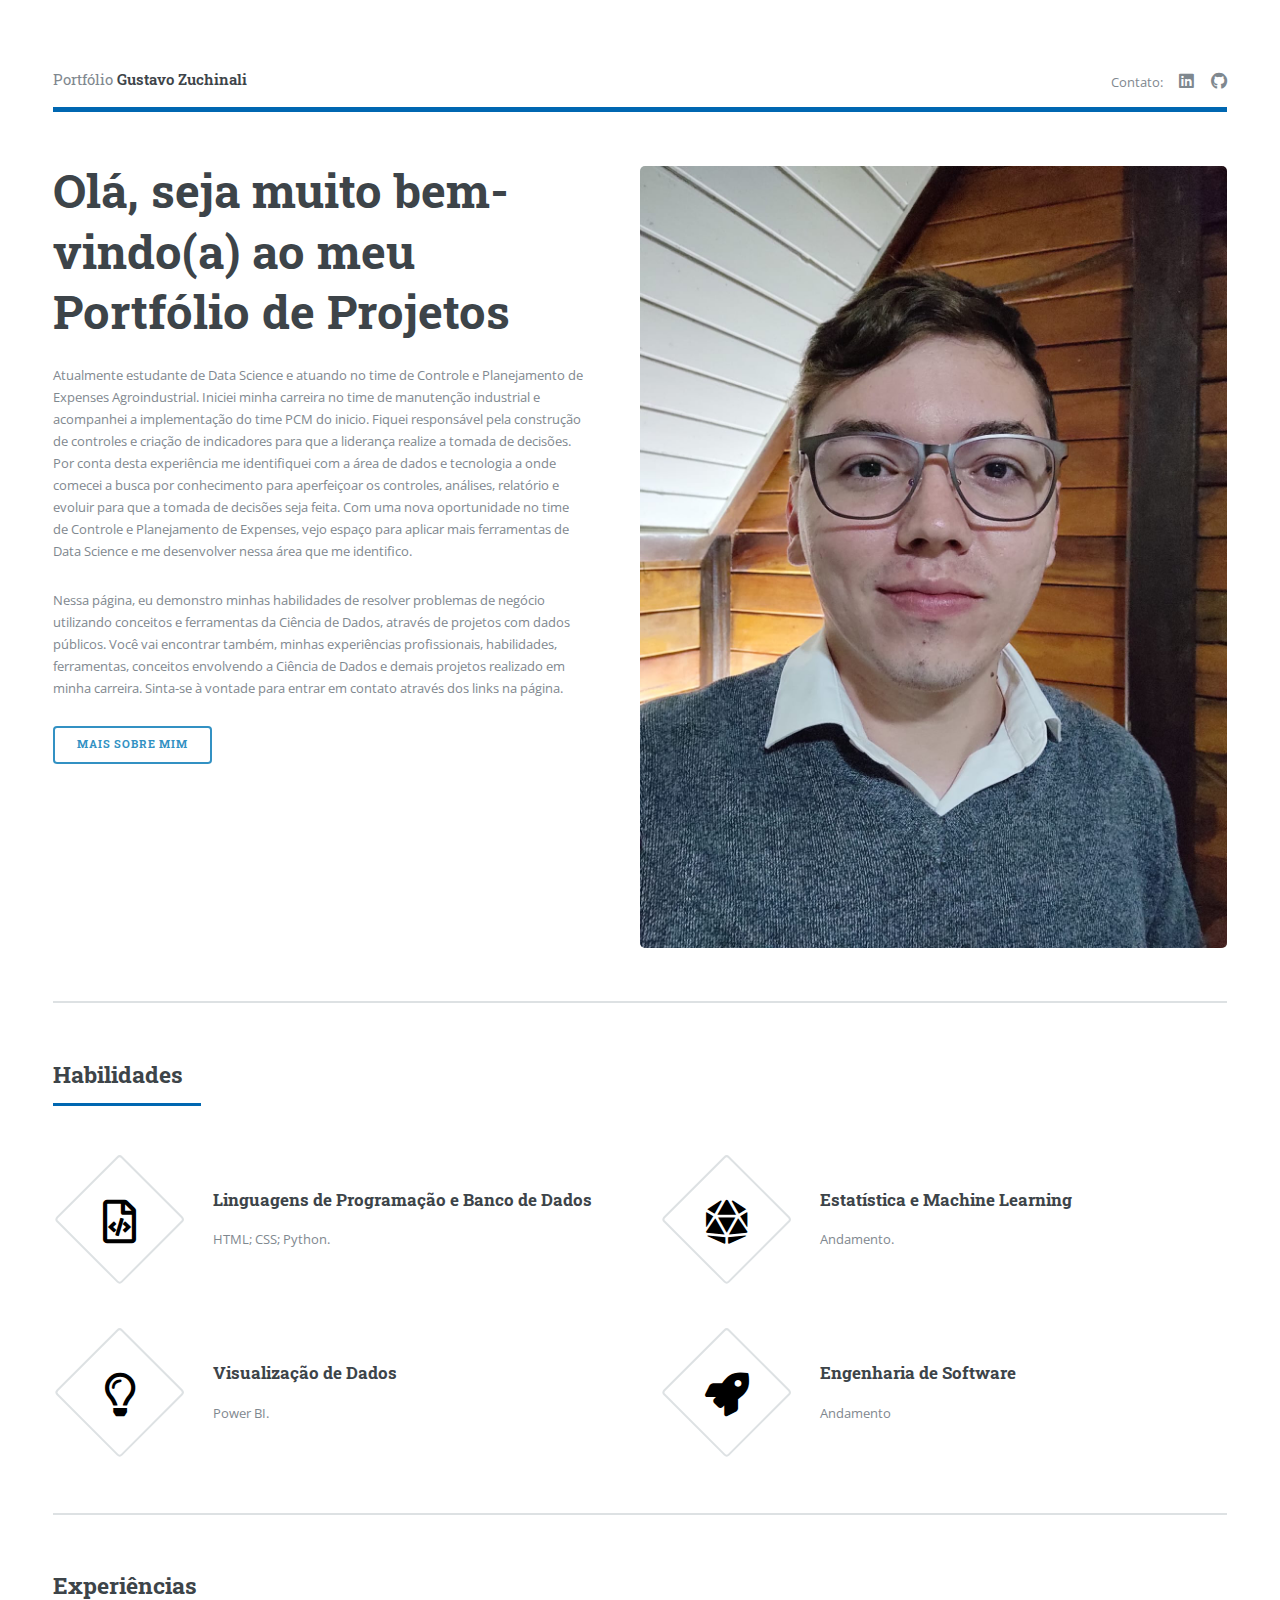
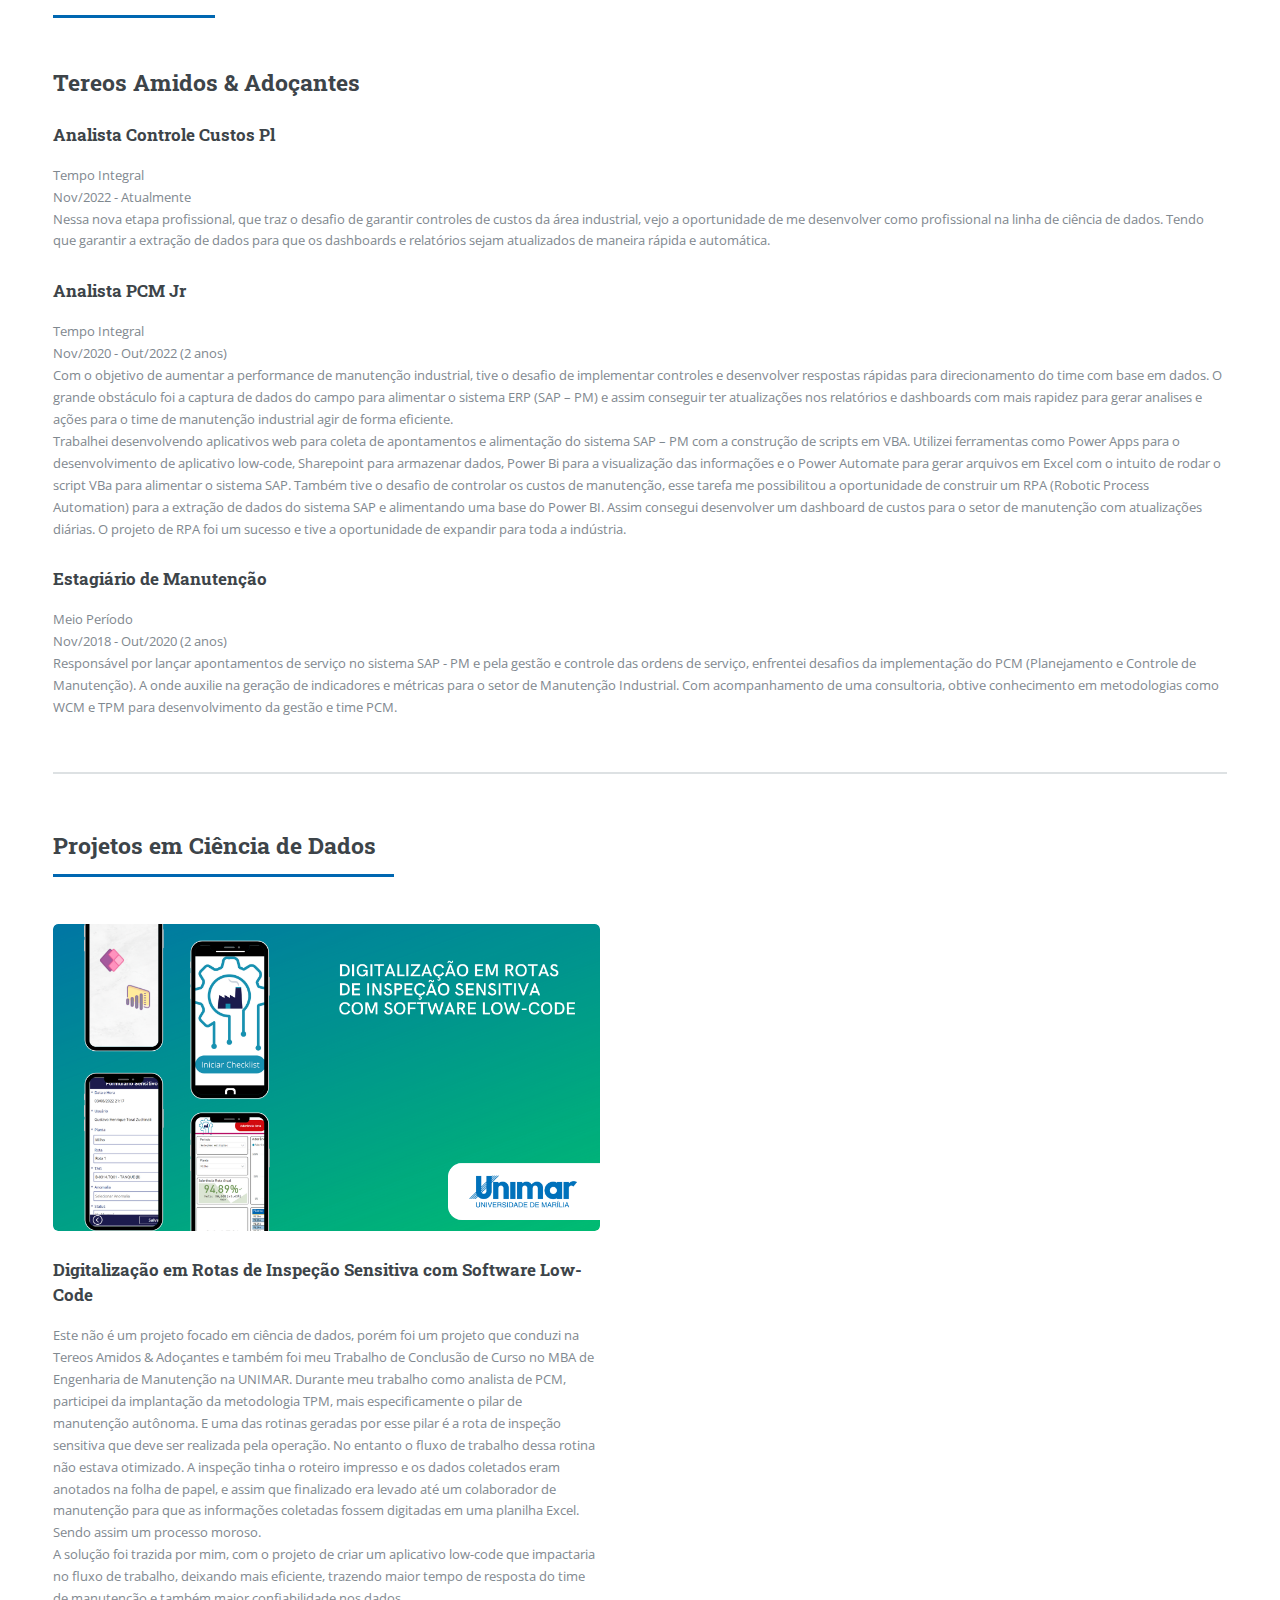
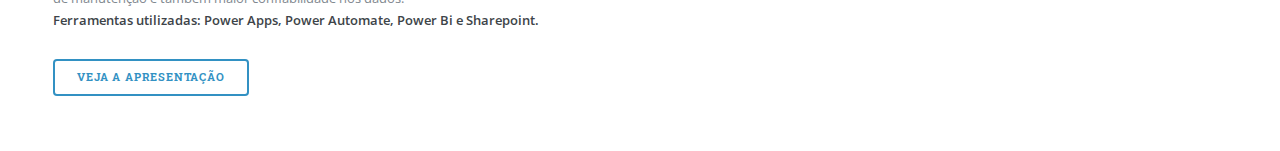
==== index.html @ aa1c5098 "Update index.html" ====
<!DOCTYPE html>
<html lang="pt-br">
  <head>
    <title>Portfólio: Zuchinali</title>
    <meta charset="utf-8" />
    <meta
      name="viewport"
      content="width=device-width, initial-scale=1, user-scalable=no"
    />
    <link rel="stylesheet" href="assets/css/main.css" />
	<link rel="shortcut icon" href="images/data-science.png" type="image/x-icon" />
    <link rel="icon" href="" />
  </head>
  <body class="is-preload">
    <!-- Wrapper -->
    <div id="wrapper">
      <!-- Main -->
      <div id="main">
        <div class="inner">
          <!-- Header -->
          <header id="header">
            <a href="#" class="logo"
              >Portfólio <strong>Gustavo Zuchinali</strong>
            </a>
            <ul class="icons">
              <li>
                <span class="label">Contato: </span>
              </li>
              <li>
                <a
                  href="https://www.linkedin.com/in/gustavo-zuchinali-b1960716a/"
                  target="_blank"
                  class="icon brands fa-linkedin"
                  ><span class="label">LinkedIn</span></a
                >
              </li>
              <li>
                <a
                  href="https://github.com/Zuchinali"
                  target="_blank"
                  class="icon brands fa-github"
                  ><span class="label">Facebook</span></a
                >
              </li>
              <!--
              <li>
                <a href="https://cursos.alura.com.br/user/gustavo-zuchinali" class="#"
                  ><i class="fa-solid fa-square-a"></i><span class="label"></span></a
                >
              </li>
              <li>
                <a href="#" class="icon brands fa-instagram"
                  ><span class="label">Instagram</span></a
                >
              </li>
              <li>
                <a href="#" class="icon brands fa-medium-m"
                  ><span class="label">Medium</span></a
                >
              </li>
			-->
            </ul>
          </header>

          <!-- Banner -->
          <section id="banner">
            <div class="content">
              <header>
                <h1>
                  Olá, seja muito bem-vindo(a) ao meu<br />
                  Portfólio de Projetos
                </h1>
              </header>
			        <p>
          Atualmente estudante de Data Science e atuando no time de Controle e Planejamento de Expenses Agroindustrial.
          Iniciei minha carreira no time de manutenção industrial e acompanhei a implementação do time PCM do inicio.
          Fiquei responsável pela construção de controles e criação de indicadores para que a liderança realize a tomada de decisões.
          Por conta desta experiência me identifiquei com a área de dados e tecnologia a onde comecei a busca por conhecimento para aperfeiçoar os controles, análises, relatório e evoluir para que a tomada de decisões seja feita.
          Com uma nova oportunidade no time de Controle e Planejamento de Expenses, vejo espaço para aplicar mais ferramentas de Data Science e me desenvolver nessa área que me identifico.
              </p>
			  <p>
				Nessa página, eu demonstro minhas habilidades de resolver
				problemas de negócio utilizando conceitos e ferramentas da
				Ciência de Dados, através de projetos com dados públicos. Você
				vai encontrar também, minhas experiências profissionais,
				habilidades, ferramentas, conceitos envolvendo a Ciência de
				Dados e demais projetos realizado em minha carreira. Sinta-se à vontade para entrar em contato através dos
				links na página.
			</p>
              <ul class="actions">
                <li>
                  <a
                    href="https://www.linkedin.com/in/gustavo-zuchinali-b1960716a/"
                    target="_blank"
                    class="button big"
                    >Mais Sobre Mim</a
                  >
                </li>
              </ul>
            </div>
            <span class="image object">
              <img src="images/gustavoz.jpeg" alt="" />
            </span>
          </section>

          <!-- Section
          https://www.w3schools.com/icons/fontawesome5_icons_science_fiction.asp
         -->
          <section>
            <header class="major">
              <h2>Habilidades</h2>
            </header>
            <div class="features">
              <article>
                <span class="icon far fa-file-code"></span>
                <div class="content">
                  <h3>Linguagens de Programação e Banco de Dados</h3>
                  <p>HTML; CSS; Python.</p>
                </div>
              </article>
              <article>
                <span class="icon solid fas fa-dice-d20"></span>
                <div class="content">
                  <h3>Estatística e Machine Learning</h3>
                  <p>Andamento.</p>
                </div>
              </article>
              <article>
                <span class="icon far fa-lightbulb"></span>
                <div class="content">
                  <h3>Visualização de Dados</h3>
                  <p>Power BI.</p>
                </div>
              </article>
              <article>
                <span class="icon solid fas fa-rocket"></span>
                <div class="content">
                  <h3>Engenharia de Software</h3>
                  <p>Andamento</p>
                </div>
              </article>
            </div>
          </section>

          <!-- Section -->
          <section>
            <header class="major">
              <h2>Experiências</h2>
            </header>
				<h2>Tereos Amidos & Adoçantes</h2>
        <h3>Analista Controle Custos Pl</h3>
        <p>
        Tempo Integral<br/>
        Nov/2022 - Atualmente<br/>
        Nessa nova etapa profissional, que traz o desafio de garantir controles de custos da área industrial, vejo a oportunidade de me desenvolver como profissional na linha de ciência de dados. Tendo que garantir a extração de dados para que os dashboards e relatórios sejam atualizados de maneira rápida e automática.
      </p>
				<h3>Analista PCM Jr</h3>
				  <p>
					Tempo Integral<br/>
					Nov/2020 - Out/2022 (2 anos)<br/>
					Com o objetivo de aumentar a performance de manutenção industrial, tive o desafio de implementar controles e desenvolver respostas rápidas para direcionamento do time com base em dados. O grande obstáculo foi a captura de dados do campo para alimentar o sistema ERP (SAP – PM) e assim conseguir ter atualizações nos relatórios e dashboards com mais rapidez para gerar analises e ações para o time de manutenção industrial agir de forma eficiente. <br/>
          Trabalhei desenvolvendo aplicativos web para coleta de apontamentos e alimentação do sistema SAP – PM com a construção de scripts em VBA. Utilizei ferramentas como Power Apps para o desenvolvimento de aplicativo low-code, Sharepoint para armazenar dados, Power Bi para a visualização das informações e o Power Automate para gerar arquivos em Excel com o intuito de rodar o script VBa para alimentar o sistema SAP.
          Também tive o desafio de controlar os custos de manutenção, esse tarefa me possibilitou a oportunidade de construir um RPA (Robotic Process Automation) para a extração de dados do sistema SAP e alimentando uma base do Power BI. Assim consegui desenvolver um dashboard de custos para o setor de manutenção com atualizações diárias. O projeto de RPA foi um sucesso e tive a oportunidade de expandir para toda a indústria.
				</p>
				<h3>Estagiário de Manutenção</h3>
				<p>
				  Meio Período<br/>
				  Nov/2018 - Out/2020 (2 anos)<br/>
          Responsável por lançar apontamentos de serviço no sistema SAP - PM e pela gestão e controle das
           ordens de serviço, enfrentei desafios da implementação do PCM (Planejamento e Controle de Manutenção). A onde auxilie na geração de indicadores e métricas para o setor
            de Manutenção Industrial. Com acompanhamento de uma consultoria, obtive conhecimento em metodologias como WCM e TPM para desenvolvimento da gestão e time PCM.
			  </p>
          </section>

          <!-- Section -->
          <section>
            <header class="major">
              <h2>Projetos em Ciência de Dados</h2>
            </header>
            <div class="posts">
              
              <article>
                <a class="image" href="https://1drv.ms/b/s!AmICU0xhqDbpxnK6PvhiQwQsPlk4?e=bDQhMi" target="_blank"
                  ><img src="images/tcc_unimar.png" alt=""
                /></a>
                <h3>Digitalização em Rotas de Inspeção Sensitiva com Software Low-Code</h3>
                <p>
                  Este não é um projeto focado em ciência de dados, porém foi um projeto que conduzi na Tereos Amidos & Adoçantes e também foi meu Trabalho de Conclusão de Curso no MBA de Engenharia de Manutenção na UNIMAR.
                  Durante meu trabalho como analista de PCM, participei da implantação da metodologia TPM, mais especificamente o pilar de manutenção autônoma. E uma das rotinas geradas por esse pilar é a rota de inspeção sensitiva que deve ser realizada pela operação. No entanto o fluxo de trabalho dessa rotina não estava otimizado. A inspeção tinha o roteiro impresso e os dados coletados eram anotados na folha de papel, e assim que finalizado era levado até um colaborador de manutenção para que as informações coletadas fossem digitadas em uma planilha Excel. Sendo assim um processo moroso. <br/>
                  A solução foi trazida por mim, com o projeto de criar um aplicativo low-code que impactaria no fluxo de trabalho, deixando mais eficiente, trazendo maior tempo de resposta do time de manutenção e também maior confiabilidade nos dados.
                  <br/> <strong>Ferramentas utilizadas: Power Apps, Power Automate, Power Bi e Sharepoint.</strong>
                  
                </p>
                <ul class="actions">
                  <li><a href="https://1drv.ms/b/s!AmICU0xhqDbpxnK6PvhiQwQsPlk4?e=bDQhMi" target="_blank" class="button">Veja a Apresentação</a></li>
                </ul>
              </article>
			
              <!--
              <article>
                <a href="#" class="image"
                  ><img src="images/pic02.jpg" alt=""
                /></a>
                <h3>Nulla amet dolore</h3>
                <p>
                  Aenean ornare velit lacus, ac varius enim lorem ullamcorper
                  dolore. Proin aliquam facilisis ante interdum. Sed nulla amet
                  lorem feugiat tempus aliquam.
                </p>
                <ul class="actions">
                  <li><a href="#" class="button">More</a></li>
                </ul>
              </article>
			-->
              <!--
              <article>
                <a href="#" class="image"
                  ><img src="images/pic03.jpg" alt=""
                /></a>
                <h3>Tempus ullamcorper</h3>
                <p>
                  Aenean ornare velit lacus, ac varius enim lorem ullamcorper
                  dolore. Proin aliquam facilisis ante interdum. Sed nulla amet
                  lorem feugiat tempus aliquam.
                </p>
                <ul class="actions">
                  <li><a href="#" class="button">More</a></li>
                </ul>
              </article>
			-->
              <!--
              <article>
                <a href="#" class="image"
                  ><img src="images/pic04.jpg" alt=""
                /></a>
                <h3>Sed etiam facilis</h3>
                <p>
                  Aenean ornare velit lacus, ac varius enim lorem ullamcorper
                  dolore. Proin aliquam facilisis ante interdum. Sed nulla amet
                  lorem feugiat tempus aliquam.
                </p>
                <ul class="actions">
                  <li><a href="#" class="button">More</a></li>
                </ul>
              </article>
			-->
              <!--
              <article>
                <a href="#" class="image"
                  ><img src="images/pic05.jpg" alt=""
                /></a>
                <h3>Feugiat lorem aenean</h3>
                <p>
                  Aenean ornare velit lacus, ac varius enim lorem ullamcorper
                  dolore. Proin aliquam facilisis ante interdum. Sed nulla amet
                  lorem feugiat tempus aliquam.
                </p>
                <ul class="actions">
                  <li><a href="#" class="button">More</a></li>
                </ul>
              </article>
			-->
              <!--
			  <article>
                <a href="#" class="image"
                  ><img src="images/pic06.jpg" alt=""
                /></a>
                <h3>Amet varius aliquam</h3>
                <p>
                  Aenean ornare velit lacus, ac varius enim lorem ullamcorper
                  dolore. Proin aliquam facilisis ante interdum. Sed nulla amet
                  lorem feugiat tempus aliquam.
                </p>
                <ul class="actions">
                  <li><a href="#" class="button">More</a></li>
                </ul>
              </article>
			-->
            </div>
          </section>
        </div>
      </div>

      <!-- Sidebar -->
	  <!--
      <div id="sidebar">
        <div class="inner">
		-->
          <!-- Search
          <section id="search" class="alt">
            <form method="post" action="#">
              <input type="text" name="query" id="query" placeholder="Search" />
            </form>
          </section>
		-->
          <!-- Menu -->
          <!--
          <nav id="menu">
            <header class="major">
              <h2>Menu</h2>
            </header>
            <ul>
              <li><a href="index.html">Homepage</a></li>
              <li><a href="generic.html">Generic</a></li>
              <li><a href="elements.html">Elements</a></li>
              <li>
                <span class="opener">Submenu</span>
                <ul>
                  <li><a href="#">Lorem Dolor</a></li>
                  <li><a href="#">Ipsum Adipiscing</a></li>
                  <li><a href="#">Tempus Magna</a></li>
                  <li><a href="#">Feugiat Veroeros</a></li>
                </ul>
              </li>
              <li><a href="#">Etiam Dolore</a></li>
              <li><a href="#">Adipiscing</a></li>
              <li>
                <span class="opener">Another Submenu</span>
                <ul>
                  <li><a href="#">Lorem Dolor</a></li>
                  <li><a href="#">Ipsum Adipiscing</a></li>
                  <li><a href="#">Tempus Magna</a></li>
                  <li><a href="#">Feugiat Veroeros</a></li>
                </ul>
              </li>
              <li><a href="#">Maximus Erat</a></li>
              <li><a href="#">Sapien Mauris</a></li>
              <li><a href="#">Amet Lacinia</a></li>
            </ul>
          </nav>
		-->

          <!-- Section -->
          <!--
          <section>
            <header class="major">
              <h2>Ante interdum</h2>
            </header>
            <div class="mini-posts">
              <article>
                <a href="#" class="image"
                  ><img src="images/pic07.jpg" alt=""
                /></a>
                <p>
                  Aenean ornare velit lacus, ac varius enim lorem ullamcorper
                  dolore aliquam.
                </p>
              </article>
              <article>
                <a href="#" class="image"
                  ><img src="images/pic08.jpg" alt=""
                /></a>
                <p>
                  Aenean ornare velit lacus, ac varius enim lorem ullamcorper
                  dolore aliquam.
                </p>
              </article>
              <article>
                <a href="#" class="image"
                  ><img src="images/pic09.jpg" alt=""
                /></a>
                <p>
                  Aenean ornare velit lacus, ac varius enim lorem ullamcorper
                  dolore aliquam.
                </p>
              </article>
            </div>
            <ul class="actions">
              <li><a href="#" class="button">More</a></li>
            </ul>
          </section>
		-->
          <!-- Section -->
          <!--
          <section>
            <header class="major">
              <h2>Entre em Contato</h2>
            </header>
            <p></p>
            <ul class="contact">
              <li class="icon solid fa-envelope">
                <a href="#">gzuchinali@hotmail.com</a>
              </li>
              <li class="icon solid fa-phone">(000) 000-0000</li>
              <li class="icon solid fa-home">
                1234 Somewhere Road #8254<br />
                Nashville, TN 00000-0000
              </li>
            </ul>
          </section>
		-->
          <!-- Footer -->
          <!--
          <footer id="footer">
            <p class="copyright">
              &copy; Untitled. All rights reserved. Demo Images:
              <a href="https://unsplash.com">Unsplash</a>. Design:
              <a href="https://html5up.net">HTML5 UP</a>.
            </p>
          </footer>
		-->
        </div>
      </div>
    </div>

    <!-- Scripts -->
    <script src="assets/js/jquery.min.js"></script>
    <script src="assets/js/browser.min.js"></script>
    <script src="assets/js/breakpoints.min.js"></script>
    <script src="assets/js/util.js"></script>
    <script src="assets/js/main.js"></script>
  </body>
</html>
<!--
	Editorial by HTML5 UP
	html5up.net | @ajlkn
	Free for personal and commercial use under the CCA 3.0 license (html5up.net/license)
-->
---- assets/css/main.css ----
@import url(fontawesome-all.min.css);
@import url("https://fonts.googleapis.com/css?family=Open+Sans:400,600,400italic,600italic|Roboto+Slab:400,700");
/*
	Editorial by HTML5 UP
	html5up.net | @ajlkn
	Free for personal and commercial use under the CCA 3.0 license (html5up.net/license)
*/
html,
body,
div,
span,
applet,
object,
iframe,
h1,
h2,
h3,
h4,
h5,
h6,
p,
blockquote,
pre,
a,
abbr,
acronym,
address,
big,
cite,
code,
del,
dfn,
em,
img,
ins,
kbd,
q,
s,
samp,
small,
strike,
strong,
sub,
sup,
tt,
var,
b,
u,
i,
center,
dl,
dt,
dd,
ol,
ul,
li,
fieldset,
form,
label,
legend,
table,
caption,
tbody,
tfoot,
thead,
tr,
th,
td,
article,
aside,
canvas,
details,
embed,
figure,
figcaption,
footer,
header,
hgroup,
menu,
nav,
output,
ruby,
section,
summary,
time,
mark,
audio,
video {
  margin: 0;
  padding: 0;
  border: 0;
  font-size: 100%;
  font: inherit;
  vertical-align: baseline;
}

article,
aside,
details,
figcaption,
figure,
footer,
header,
hgroup,
menu,
nav,
section {
  display: block;
}

body {
  line-height: 1;
}

ol,
ul {
  list-style: none;
}

blockquote,
q {
  quotes: none;
}
blockquote:before,
blockquote:after,
q:before,
q:after {
  content: "";
  content: none;
}

table {
  border-collapse: collapse;
  border-spacing: 0;
}

body {
  -webkit-text-size-adjust: none;
}

mark {
  background-color: transparent;
  color: inherit;
}

input::-moz-focus-inner {
  border: 0;
  padding: 0;
}

input,
select,
textarea {
  -moz-appearance: none;
  -webkit-appearance: none;
  -ms-appearance: none;
  appearance: none;
}

/* Basic */
@-ms-viewport {
  width: device-width;
}

body {
  -ms-overflow-style: scrollbar;
}

@media screen and (max-width: 480px) {
  html,
  body {
    min-width: 320px;
  }
}

html {
  box-sizing: border-box;
}

*,
*:before,
*:after {
  box-sizing: inherit;
}

body {
  background: #ffffff;
}
body.is-preload *,
body.is-preload *:before,
body.is-preload *:after,
body.is-resizing *,
body.is-resizing *:before,
body.is-resizing *:after {
  -moz-animation: none !important;
  -webkit-animation: none !important;
  -ms-animation: none !important;
  animation: none !important;
  -moz-transition: none !important;
  -webkit-transition: none !important;
  -ms-transition: none !important;
  transition: none !important;
}

/* Type */
body,
input,
select,
textarea {
  color: #7f888f;
  font-family: "Open Sans", sans-serif;
  font-size: 13pt;
  font-weight: 400;
  line-height: 1.65;
}
@media screen and (max-width: 1680px) {
  body,
  input,
  select,
  textarea {
    font-size: 11pt;
  }
}
@media screen and (max-width: 1280px) {
  body,
  input,
  select,
  textarea {
    font-size: 10pt;
  }
}
@media screen and (max-width: 360px) {
  body,
  input,
  select,
  textarea {
    font-size: 9pt;
  }
}

a {
  -moz-transition: color 0.2s ease-in-out, border-bottom-color 0.2s ease-in-out;
  -webkit-transition: color 0.2s ease-in-out,
    border-bottom-color 0.2s ease-in-out;
  -ms-transition: color 0.2s ease-in-out, border-bottom-color 0.2s ease-in-out;
  transition: color 0.2s ease-in-out, border-bottom-color 0.2s ease-in-out;
  border-bottom: dotted 1px;
  color: #0067b1;
  text-decoration: none;
}
a:hover {
  border-bottom-color: #0067b1;
  color: #0067b1 !important;
}
a:hover strong {
  color: inherit;
}

strong,
b {
  color: #3d4449;
  font-weight: 600;
}

em,
i {
  font-style: italic;
}

p {
  margin: 0 0 2em 0;
}

h1,
h2,
h3,
h4,
h5,
h6 {
  color: #3d4449;
  font-family: "Roboto Slab", serif;
  font-weight: 700;
  line-height: 1.5;
  margin: 0 0 1em 0;
}
h1 a,
h2 a,
h3 a,
h4 a,
h5 a,
h6 a {
  color: inherit;
  text-decoration: none;
  border-bottom: 0;
}

h1 {
  font-size: 4em;
  margin: 0 0 0.5em 0;
  line-height: 1.3;
}

h2 {
  font-size: 1.75em;
}

h3 {
  font-size: 1.25em;
}

h4 {
  font-size: 1.1em;
}

h5 {
  font-size: 0.9em;
}

h6 {
  font-size: 0.7em;
}

@media screen and (max-width: 1680px) {
  h1 {
    font-size: 3.5em;
  }
}

@media screen and (max-width: 980px) {
  h1 {
    font-size: 3.25em;
  }
}

@media screen and (max-width: 736px) {
  h1 {
    font-size: 2em;
    line-height: 1.4;
  }
  h2 {
    font-size: 1.5em;
  }
}

sub {
  font-size: 0.8em;
  position: relative;
  top: 0.5em;
}

sup {
  font-size: 0.8em;
  position: relative;
  top: -0.5em;
}

blockquote {
  border-left: solid 3px rgba(210, 215, 217, 0.75);
  font-style: italic;
  margin: 0 0 2em 0;
  padding: 0.5em 0 0.5em 2em;
}

code {
  background: rgba(230, 235, 237, 0.25);
  border-radius: 0.375em;
  border: solid 1px rgba(210, 215, 217, 0.75);
  font-family: "Courier New", monospace;
  font-size: 0.9em;
  margin: 0 0.25em;
  padding: 0.25em 0.65em;
}

pre {
  -webkit-overflow-scrolling: touch;
  font-family: "Courier New", monospace;
  font-size: 0.9em;
  margin: 0 0 2em 0;
}
pre code {
  display: block;
  line-height: 1.75;
  padding: 1em 1.5em;
  overflow-x: auto;
}

hr {
  border: 0;
  border-bottom: solid 1px rgba(210, 215, 217, 0.75);
  margin: 2em 0;
}
hr.major {
  margin: 3em 0;
}

.align-left {
  text-align: left;
}

.align-center {
  text-align: center;
}

.align-right {
  text-align: right;
}

/* Row */
.row {
  display: flex;
  flex-wrap: wrap;
  box-sizing: border-box;
  align-items: stretch;
}
.row > * {
  box-sizing: border-box;
}
.row.gtr-uniform > * > :last-child {
  margin-bottom: 0;
}
.row.aln-left {
  justify-content: flex-start;
}
.row.aln-center {
  justify-content: center;
}
.row.aln-right {
  justify-content: flex-end;
}
.row.aln-top {
  align-items: flex-start;
}
.row.aln-middle {
  align-items: center;
}
.row.aln-bottom {
  align-items: flex-end;
}
.row > .imp {
  order: -1;
}
.row > .col-1 {
  width: 8.33333%;
}
.row > .off-1 {
  margin-left: 8.33333%;
}
.row > .col-2 {
  width: 16.66667%;
}
.row > .off-2 {
  margin-left: 16.66667%;
}
.row > .col-3 {
  width: 25%;
}
.row > .off-3 {
  margin-left: 25%;
}
.row > .col-4 {
  width: 33.33333%;
}
.row > .off-4 {
  margin-left: 33.33333%;
}
.row > .col-5 {
  width: 41.66667%;
}
.row > .off-5 {
  margin-left: 41.66667%;
}
.row > .col-6 {
  width: 50%;
}
.row > .off-6 {
  margin-left: 50%;
}
.row > .col-7 {
  width: 58.33333%;
}
.row > .off-7 {
  margin-left: 58.33333%;
}
.row > .col-8 {
  width: 66.66667%;
}
.row > .off-8 {
  margin-left: 66.66667%;
}
.row > .col-9 {
  width: 75%;
}
.row > .off-9 {
  margin-left: 75%;
}
.row > .col-10 {
  width: 83.33333%;
}
.row > .off-10 {
  margin-left: 83.33333%;
}
.row > .col-11 {
  width: 91.66667%;
}
.row > .off-11 {
  margin-left: 91.66667%;
}
.row > .col-12 {
  width: 100%;
}
.row > .off-12 {
  margin-left: 100%;
}
.row.gtr-0 {
  margin-top: 0;
  margin-left: 0em;
}
.row.gtr-0 > * {
  padding: 0 0 0 0em;
}
.row.gtr-0.gtr-uniform {
  margin-top: 0em;
}
.row.gtr-0.gtr-uniform > * {
  padding-top: 0em;
}
.row.gtr-25 {
  margin-top: 0;
  margin-left: -0.375em;
}
.row.gtr-25 > * {
  padding: 0 0 0 0.375em;
}
.row.gtr-25.gtr-uniform {
  margin-top: -0.375em;
}
.row.gtr-25.gtr-uniform > * {
  padding-top: 0.375em;
}
.row.gtr-50 {
  margin-top: 0;
  margin-left: -0.75em;
}
.row.gtr-50 > * {
  padding: 0 0 0 0.75em;
}
.row.gtr-50.gtr-uniform {
  margin-top: -0.75em;
}
.row.gtr-50.gtr-uniform > * {
  padding-top: 0.75em;
}
.row {
  margin-top: 0;
  margin-left: -1.5em;
}
.row > * {
  padding: 0 0 0 1.5em;
}
.row.gtr-uniform {
  margin-top: -1.5em;
}
.row.gtr-uniform > * {
  padding-top: 1.5em;
}
.row.gtr-150 {
  margin-top: 0;
  margin-left: -2.25em;
}
.row.gtr-150 > * {
  padding: 0 0 0 2.25em;
}
.row.gtr-150.gtr-uniform {
  margin-top: -2.25em;
}
.row.gtr-150.gtr-uniform > * {
  padding-top: 2.25em;
}
.row.gtr-200 {
  margin-top: 0;
  margin-left: -3em;
}
.row.gtr-200 > * {
  padding: 0 0 0 3em;
}
.row.gtr-200.gtr-uniform {
  margin-top: -3em;
}
.row.gtr-200.gtr-uniform > * {
  padding-top: 3em;
}
@media screen and (max-width: 1680px) {
  .row {
    display: flex;
    flex-wrap: wrap;
    box-sizing: border-box;
    align-items: stretch;
  }
  .row > * {
    box-sizing: border-box;
  }
  .row.gtr-uniform > * > :last-child {
    margin-bottom: 0;
  }
  .row.aln-left {
    justify-content: flex-start;
  }
  .row.aln-center {
    justify-content: center;
  }
  .row.aln-right {
    justify-content: flex-end;
  }
  .row.aln-top {
    align-items: flex-start;
  }
  .row.aln-middle {
    align-items: center;
  }
  .row.aln-bottom {
    align-items: flex-end;
  }
  .row > .imp-xlarge {
    order: -1;
  }
  .row > .col-1-xlarge {
    width: 8.33333%;
  }
  .row > .off-1-xlarge {
    margin-left: 8.33333%;
  }
  .row > .col-2-xlarge {
    width: 16.66667%;
  }
  .row > .off-2-xlarge {
    margin-left: 16.66667%;
  }
  .row > .col-3-xlarge {
    width: 25%;
  }
  .row > .off-3-xlarge {
    margin-left: 25%;
  }
  .row > .col-4-xlarge {
    width: 33.33333%;
  }
  .row > .off-4-xlarge {
    margin-left: 33.33333%;
  }
  .row > .col-5-xlarge {
    width: 41.66667%;
  }
  .row > .off-5-xlarge {
    margin-left: 41.66667%;
  }
  .row > .col-6-xlarge {
    width: 50%;
  }
  .row > .off-6-xlarge {
    margin-left: 50%;
  }
  .row > .col-7-xlarge {
    width: 58.33333%;
  }
  .row > .off-7-xlarge {
    margin-left: 58.33333%;
  }
  .row > .col-8-xlarge {
    width: 66.66667%;
  }
  .row > .off-8-xlarge {
    margin-left: 66.66667%;
  }
  .row > .col-9-xlarge {
    width: 75%;
  }
  .row > .off-9-xlarge {
    margin-left: 75%;
  }
  .row > .col-10-xlarge {
    width: 83.33333%;
  }
  .row > .off-10-xlarge {
    margin-left: 83.33333%;
  }
  .row > .col-11-xlarge {
    width: 91.66667%;
  }
  .row > .off-11-xlarge {
    margin-left: 91.66667%;
  }
  .row > .col-12-xlarge {
    width: 100%;
  }
  .row > .off-12-xlarge {
    margin-left: 100%;
  }
  .row.gtr-0 {
    margin-top: 0;
    margin-left: 0em;
  }
  .row.gtr-0 > * {
    padding: 0 0 0 0em;
  }
  .row.gtr-0.gtr-uniform {
    margin-top: 0em;
  }
  .row.gtr-0.gtr-uniform > * {
    padding-top: 0em;
  }
  .row.gtr-25 {
    margin-top: 0;
    margin-left: -0.375em;
  }
  .row.gtr-25 > * {
    padding: 0 0 0 0.375em;
  }
  .row.gtr-25.gtr-uniform {
    margin-top: -0.375em;
  }
  .row.gtr-25.gtr-uniform > * {
    padding-top: 0.375em;
  }
  .row.gtr-50 {
    margin-top: 0;
    margin-left: -0.75em;
  }
  .row.gtr-50 > * {
    padding: 0 0 0 0.75em;
  }
  .row.gtr-50.gtr-uniform {
    margin-top: -0.75em;
  }
  .row.gtr-50.gtr-uniform > * {
    padding-top: 0.75em;
  }
  .row {
    margin-top: 0;
    margin-left: -1.5em;
  }
  .row > * {
    padding: 0 0 0 1.5em;
  }
  .row.gtr-uniform {
    margin-top: -1.5em;
  }
  .row.gtr-uniform > * {
    padding-top: 1.5em;
  }
  .row.gtr-150 {
    margin-top: 0;
    margin-left: -2.25em;
  }
  .row.gtr-150 > * {
    padding: 0 0 0 2.25em;
  }
  .row.gtr-150.gtr-uniform {
    margin-top: -2.25em;
  }
  .row.gtr-150.gtr-uniform > * {
    padding-top: 2.25em;
  }
  .row.gtr-200 {
    margin-top: 0;
    margin-left: -3em;
  }
  .row.gtr-200 > * {
    padding: 0 0 0 3em;
  }
  .row.gtr-200.gtr-uniform {
    margin-top: -3em;
  }
  .row.gtr-200.gtr-uniform > * {
    padding-top: 3em;
  }
}
@media screen and (max-width: 1280px) {
  .row {
    display: flex;
    flex-wrap: wrap;
    box-sizing: border-box;
    align-items: stretch;
  }
  .row > * {
    box-sizing: border-box;
  }
  .row.gtr-uniform > * > :last-child {
    margin-bottom: 0;
  }
  .row.aln-left {
    justify-content: flex-start;
  }
  .row.aln-center {
    justify-content: center;
  }
  .row.aln-right {
    justify-content: flex-end;
  }
  .row.aln-top {
    align-items: flex-start;
  }
  .row.aln-middle {
    align-items: center;
  }
  .row.aln-bottom {
    align-items: flex-end;
  }
  .row > .imp-large {
    order: -1;
  }
  .row > .col-1-large {
    width: 8.33333%;
  }
  .row > .off-1-large {
    margin-left: 8.33333%;
  }
  .row > .col-2-large {
    width: 16.66667%;
  }
  .row > .off-2-large {
    margin-left: 16.66667%;
  }
  .row > .col-3-large {
    width: 25%;
  }
  .row > .off-3-large {
    margin-left: 25%;
  }
  .row > .col-4-large {
    width: 33.33333%;
  }
  .row > .off-4-large {
    margin-left: 33.33333%;
  }
  .row > .col-5-large {
    width: 41.66667%;
  }
  .row > .off-5-large {
    margin-left: 41.66667%;
  }
  .row > .col-6-large {
    width: 50%;
  }
  .row > .off-6-large {
    margin-left: 50%;
  }
  .row > .col-7-large {
    width: 58.33333%;
  }
  .row > .off-7-large {
    margin-left: 58.33333%;
  }
  .row > .col-8-large {
    width: 66.66667%;
  }
  .row > .off-8-large {
    margin-left: 66.66667%;
  }
  .row > .col-9-large {
    width: 75%;
  }
  .row > .off-9-large {
    margin-left: 75%;
  }
  .row > .col-10-large {
    width: 83.33333%;
  }
  .row > .off-10-large {
    margin-left: 83.33333%;
  }
  .row > .col-11-large {
    width: 91.66667%;
  }
  .row > .off-11-large {
    margin-left: 91.66667%;
  }
  .row > .col-12-large {
    width: 100%;
  }
  .row > .off-12-large {
    margin-left: 100%;
  }
  .row.gtr-0 {
    margin-top: 0;
    margin-left: 0em;
  }
  .row.gtr-0 > * {
    padding: 0 0 0 0em;
  }
  .row.gtr-0.gtr-uniform {
    margin-top: 0em;
  }
  .row.gtr-0.gtr-uniform > * {
    padding-top: 0em;
  }
  .row.gtr-25 {
    margin-top: 0;
    margin-left: -0.375em;
  }
  .row.gtr-25 > * {
    padding: 0 0 0 0.375em;
  }
  .row.gtr-25.gtr-uniform {
    margin-top: -0.375em;
  }
  .row.gtr-25.gtr-uniform > * {
    padding-top: 0.375em;
  }
  .row.gtr-50 {
    margin-top: 0;
    margin-left: -0.75em;
  }
  .row.gtr-50 > * {
    padding: 0 0 0 0.75em;
  }
  .row.gtr-50.gtr-uniform {
    margin-top: -0.75em;
  }
  .row.gtr-50.gtr-uniform > * {
    padding-top: 0.75em;
  }
  .row {
    margin-top: 0;
    margin-left: -1.5em;
  }
  .row > * {
    padding: 0 0 0 1.5em;
  }
  .row.gtr-uniform {
    margin-top: -1.5em;
  }
  .row.gtr-uniform > * {
    padding-top: 1.5em;
  }
  .row.gtr-150 {
    margin-top: 0;
    margin-left: -2.25em;
  }
  .row.gtr-150 > * {
    padding: 0 0 0 2.25em;
  }
  .row.gtr-150.gtr-uniform {
    margin-top: -2.25em;
  }
  .row.gtr-150.gtr-uniform > * {
    padding-top: 2.25em;
  }
  .row.gtr-200 {
    margin-top: 0;
    margin-left: -3em;
  }
  .row.gtr-200 > * {
    padding: 0 0 0 3em;
  }
  .row.gtr-200.gtr-uniform {
    margin-top: -3em;
  }
  .row.gtr-200.gtr-uniform > * {
    padding-top: 3em;
  }
}
@media screen and (max-width: 980px) {
  .row {
    display: flex;
    flex-wrap: wrap;
    box-sizing: border-box;
    align-items: stretch;
  }
  .row > * {
    box-sizing: border-box;
  }
  .row.gtr-uniform > * > :last-child {
    margin-bottom: 0;
  }
  .row.aln-left {
    justify-content: flex-start;
  }
  .row.aln-center {
    justify-content: center;
  }
  .row.aln-right {
    justify-content: flex-end;
  }
  .row.aln-top {
    align-items: flex-start;
  }
  .row.aln-middle {
    align-items: center;
  }
  .row.aln-bottom {
    align-items: flex-end;
  }
  .row > .imp-medium {
    order: -1;
  }
  .row > .col-1-medium {
    width: 8.33333%;
  }
  .row > .off-1-medium {
    margin-left: 8.33333%;
  }
  .row > .col-2-medium {
    width: 16.66667%;
  }
  .row > .off-2-medium {
    margin-left: 16.66667%;
  }
  .row > .col-3-medium {
    width: 25%;
  }
  .row > .off-3-medium {
    margin-left: 25%;
  }
  .row > .col-4-medium {
    width: 33.33333%;
  }
  .row > .off-4-medium {
    margin-left: 33.33333%;
  }
  .row > .col-5-medium {
    width: 41.66667%;
  }
  .row > .off-5-medium {
    margin-left: 41.66667%;
  }
  .row > .col-6-medium {
    width: 50%;
  }
  .row > .off-6-medium {
    margin-left: 50%;
  }
  .row > .col-7-medium {
    width: 58.33333%;
  }
  .row > .off-7-medium {
    margin-left: 58.33333%;
  }
  .row > .col-8-medium {
    width: 66.66667%;
  }
  .row > .off-8-medium {
    margin-left: 66.66667%;
  }
  .row > .col-9-medium {
    width: 75%;
  }
  .row > .off-9-medium {
    margin-left: 75%;
  }
  .row > .col-10-medium {
    width: 83.33333%;
  }
  .row > .off-10-medium {
    margin-left: 83.33333%;
  }
  .row > .col-11-medium {
    width: 91.66667%;
  }
  .row > .off-11-medium {
    margin-left: 91.66667%;
  }
  .row > .col-12-medium {
    width: 100%;
  }
  .row > .off-12-medium {
    margin-left: 100%;
  }
  .row.gtr-0 {
    margin-top: 0;
    margin-left: 0em;
  }
  .row.gtr-0 > * {
    padding: 0 0 0 0em;
  }
  .row.gtr-0.gtr-uniform {
    margin-top: 0em;
  }
  .row.gtr-0.gtr-uniform > * {
    padding-top: 0em;
  }
  .row.gtr-25 {
    margin-top: 0;
    margin-left: -0.375em;
  }
  .row.gtr-25 > * {
    padding: 0 0 0 0.375em;
  }
  .row.gtr-25.gtr-uniform {
    margin-top: -0.375em;
  }
  .row.gtr-25.gtr-uniform > * {
    padding-top: 0.375em;
  }
  .row.gtr-50 {
    margin-top: 0;
    margin-left: -0.75em;
  }
  .row.gtr-50 > * {
    padding: 0 0 0 0.75em;
  }
  .row.gtr-50.gtr-uniform {
    margin-top: -0.75em;
  }
  .row.gtr-50.gtr-uniform > * {
    padding-top: 0.75em;
  }
  .row {
    margin-top: 0;
    margin-left: -1.5em;
  }
  .row > * {
    padding: 0 0 0 1.5em;
  }
  .row.gtr-uniform {
    margin-top: -1.5em;
  }
  .row.gtr-uniform > * {
    padding-top: 1.5em;
  }
  .row.gtr-150 {
    margin-top: 0;
    margin-left: -2.25em;
  }
  .row.gtr-150 > * {
    padding: 0 0 0 2.25em;
  }
  .row.gtr-150.gtr-uniform {
    margin-top: -2.25em;
  }
  .row.gtr-150.gtr-uniform > * {
    padding-top: 2.25em;
  }
  .row.gtr-200 {
    margin-top: 0;
    margin-left: -3em;
  }
  .row.gtr-200 > * {
    padding: 0 0 0 3em;
  }
  .row.gtr-200.gtr-uniform {
    margin-top: -3em;
  }
  .row.gtr-200.gtr-uniform > * {
    padding-top: 3em;
  }
}
@media screen and (max-width: 736px) {
  .row {
    display: flex;
    flex-wrap: wrap;
    box-sizing: border-box;
    align-items: stretch;
  }
  .row > * {
    box-sizing: border-box;
  }
  .row.gtr-uniform > * > :last-child {
    margin-bottom: 0;
  }
  .row.aln-left {
    justify-content: flex-start;
  }
  .row.aln-center {
    justify-content: center;
  }
  .row.aln-right {
    justify-content: flex-end;
  }
  .row.aln-top {
    align-items: flex-start;
  }
  .row.aln-middle {
    align-items: center;
  }
  .row.aln-bottom {
    align-items: flex-end;
  }
  .row > .imp-small {
    order: -1;
  }
  .row > .col-1-small {
    width: 8.33333%;
  }
  .row > .off-1-small {
    margin-left: 8.33333%;
  }
  .row > .col-2-small {
    width: 16.66667%;
  }
  .row > .off-2-small {
    margin-left: 16.66667%;
  }
  .row > .col-3-small {
    width: 25%;
  }
  .row > .off-3-small {
    margin-left: 25%;
  }
  .row > .col-4-small {
    width: 33.33333%;
  }
  .row > .off-4-small {
    margin-left: 33.33333%;
  }
  .row > .col-5-small {
    width: 41.66667%;
  }
  .row > .off-5-small {
    margin-left: 41.66667%;
  }
  .row > .col-6-small {
    width: 50%;
  }
  .row > .off-6-small {
    margin-left: 50%;
  }
  .row > .col-7-small {
    width: 58.33333%;
  }
  .row > .off-7-small {
    margin-left: 58.33333%;
  }
  .row > .col-8-small {
    width: 66.66667%;
  }
  .row > .off-8-small {
    margin-left: 66.66667%;
  }
  .row > .col-9-small {
    width: 75%;
  }
  .row > .off-9-small {
    margin-left: 75%;
  }
  .row > .col-10-small {
    width: 83.33333%;
  }
  .row > .off-10-small {
    margin-left: 83.33333%;
  }
  .row > .col-11-small {
    width: 91.66667%;
  }
  .row > .off-11-small {
    margin-left: 91.66667%;
  }
  .row > .col-12-small {
    width: 100%;
  }
  .row > .off-12-small {
    margin-left: 100%;
  }
  .row.gtr-0 {
    margin-top: 0;
    margin-left: 0em;
  }
  .row.gtr-0 > * {
    padding: 0 0 0 0em;
  }
  .row.gtr-0.gtr-uniform {
    margin-top: 0em;
  }
  .row.gtr-0.gtr-uniform > * {
    padding-top: 0em;
  }
  .row.gtr-25 {
    margin-top: 0;
    margin-left: -0.375em;
  }
  .row.gtr-25 > * {
    padding: 0 0 0 0.375em;
  }
  .row.gtr-25.gtr-uniform {
    margin-top: -0.375em;
  }
  .row.gtr-25.gtr-uniform > * {
    padding-top: 0.375em;
  }
  .row.gtr-50 {
    margin-top: 0;
    margin-left: -0.75em;
  }
  .row.gtr-50 > * {
    padding: 0 0 0 0.75em;
  }
  .row.gtr-50.gtr-uniform {
    margin-top: -0.75em;
  }
  .row.gtr-50.gtr-uniform > * {
    padding-top: 0.75em;
  }
  .row {
    margin-top: 0;
    margin-left: -1.5em;
  }
  .row > * {
    padding: 0 0 0 1.5em;
  }
  .row.gtr-uniform {
    margin-top: -1.5em;
  }
  .row.gtr-uniform > * {
    padding-top: 1.5em;
  }
  .row.gtr-150 {
    margin-top: 0;
    margin-left: -2.25em;
  }
  .row.gtr-150 > * {
    padding: 0 0 0 2.25em;
  }
  .row.gtr-150.gtr-uniform {
    margin-top: -2.25em;
  }
  .row.gtr-150.gtr-uniform > * {
    padding-top: 2.25em;
  }
  .row.gtr-200 {
    margin-top: 0;
    margin-left: -3em;
  }
  .row.gtr-200 > * {
    padding: 0 0 0 3em;
  }
  .row.gtr-200.gtr-uniform {
    margin-top: -3em;
  }
  .row.gtr-200.gtr-uniform > * {
    padding-top: 3em;
  }
}
@media screen and (max-width: 480px) {
  .row {
    display: flex;
    flex-wrap: wrap;
    box-sizing: border-box;
    align-items: stretch;
  }
  .row > * {
    box-sizing: border-box;
  }
  .row.gtr-uniform > * > :last-child {
    margin-bottom: 0;
  }
  .row.aln-left {
    justify-content: flex-start;
  }
  .row.aln-center {
    justify-content: center;
  }
  .row.aln-right {
    justify-content: flex-end;
  }
  .row.aln-top {
    align-items: flex-start;
  }
  .row.aln-middle {
    align-items: center;
  }
  .row.aln-bottom {
    align-items: flex-end;
  }
  .row > .imp-xsmall {
    order: -1;
  }
  .row > .col-1-xsmall {
    width: 8.33333%;
  }
  .row > .off-1-xsmall {
    margin-left: 8.33333%;
  }
  .row > .col-2-xsmall {
    width: 16.66667%;
  }
  .row > .off-2-xsmall {
    margin-left: 16.66667%;
  }
  .row > .col-3-xsmall {
    width: 25%;
  }
  .row > .off-3-xsmall {
    margin-left: 25%;
  }
  .row > .col-4-xsmall {
    width: 33.33333%;
  }
  .row > .off-4-xsmall {
    margin-left: 33.33333%;
  }
  .row > .col-5-xsmall {
    width: 41.66667%;
  }
  .row > .off-5-xsmall {
    margin-left: 41.66667%;
  }
  .row > .col-6-xsmall {
    width: 50%;
  }
  .row > .off-6-xsmall {
    margin-left: 50%;
  }
  .row > .col-7-xsmall {
    width: 58.33333%;
  }
  .row > .off-7-xsmall {
    margin-left: 58.33333%;
  }
  .row > .col-8-xsmall {
    width: 66.66667%;
  }
  .row > .off-8-xsmall {
    margin-left: 66.66667%;
  }
  .row > .col-9-xsmall {
    width: 75%;
  }
  .row > .off-9-xsmall {
    margin-left: 75%;
  }
  .row > .col-10-xsmall {
    width: 83.33333%;
  }
  .row > .off-10-xsmall {
    margin-left: 83.33333%;
  }
  .row > .col-11-xsmall {
    width: 91.66667%;
  }
  .row > .off-11-xsmall {
    margin-left: 91.66667%;
  }
  .row > .col-12-xsmall {
    width: 100%;
  }
  .row > .off-12-xsmall {
    margin-left: 100%;
  }
  .row.gtr-0 {
    margin-top: 0;
    margin-left: 0em;
  }
  .row.gtr-0 > * {
    padding: 0 0 0 0em;
  }
  .row.gtr-0.gtr-uniform {
    margin-top: 0em;
  }
  .row.gtr-0.gtr-uniform > * {
    padding-top: 0em;
  }
  .row.gtr-25 {
    margin-top: 0;
    margin-left: -0.375em;
  }
  .row.gtr-25 > * {
    padding: 0 0 0 0.375em;
  }
  .row.gtr-25.gtr-uniform {
    margin-top: -0.375em;
  }
  .row.gtr-25.gtr-uniform > * {
    padding-top: 0.375em;
  }
  .row.gtr-50 {
    margin-top: 0;
    margin-left: -0.75em;
  }
  .row.gtr-50 > * {
    padding: 0 0 0 0.75em;
  }
  .row.gtr-50.gtr-uniform {
    margin-top: -0.75em;
  }
  .row.gtr-50.gtr-uniform > * {
    padding-top: 0.75em;
  }
  .row {
    margin-top: 0;
    margin-left: -1.5em;
  }
  .row > * {
    padding: 0 0 0 1.5em;
  }
  .row.gtr-uniform {
    margin-top: -1.5em;
  }
  .row.gtr-uniform > * {
    padding-top: 1.5em;
  }
  .row.gtr-150 {
    margin-top: 0;
    margin-left: -2.25em;
  }
  .row.gtr-150 > * {
    padding: 0 0 0 2.25em;
  }
  .row.gtr-150.gtr-uniform {
    margin-top: -2.25em;
  }
  .row.gtr-150.gtr-uniform > * {
    padding-top: 2.25em;
  }
  .row.gtr-200 {
    margin-top: 0;
    margin-left: -3em;
  }
  .row.gtr-200 > * {
    padding: 0 0 0 3em;
  }
  .row.gtr-200.gtr-uniform {
    margin-top: -3em;
  }
  .row.gtr-200.gtr-uniform > * {
    padding-top: 3em;
  }
}

/* Section/Article */
section.special,
article.special {
  text-align: center;
}

header p {
  font-family: "Roboto Slab", serif;
  font-size: 1em;
  font-weight: 400;
  letter-spacing: 0.075em;
  margin-top: -0.5em;
  text-transform: uppercase;
}

header.major > :last-child {
  border-bottom: solid 3px #0067b1;
  display: inline-block;
  margin: 0 0 2em 0;
  padding: 0 0.75em 0.5em 0;
}

header.main > :last-child {
  margin: 0 0 1em 0;
}

/* Form */
form {
  margin: 0 0 2em 0;
}

label {
  color: #3d4449;
  display: block;
  font-size: 0.9em;
  font-weight: 600;
  margin: 0 0 1em 0;
}

input[type="text"],
input[type="password"],
input[type="email"],
input[type="tel"],
input[type="search"],
input[type="url"],
select,
textarea {
  -moz-appearance: none;
  -webkit-appearance: none;
  -ms-appearance: none;
  appearance: none;
  background: #ffffff;
  border-radius: 0.375em;
  border: none;
  border: solid 1px rgba(210, 215, 217, 0.75);
  color: inherit;
  display: block;
  outline: 0;
  padding: 0 1em;
  text-decoration: none;
  width: 100%;
}
input[type="text"]:invalid,
input[type="password"]:invalid,
input[type="email"]:invalid,
input[type="tel"]:invalid,
input[type="search"]:invalid,
input[type="url"]:invalid,
select:invalid,
textarea:invalid {
  box-shadow: none;
}
input[type="text"]:focus,
input[type="password"]:focus,
input[type="email"]:focus,
input[type="tel"]:focus,
input[type="search"]:focus,
input[type="url"]:focus,
select:focus,
textarea:focus {
  border-color: #0067b1;
  box-shadow: 0 0 0 1px #0067b1;
}

select {
  background-image: url("data:image/svg+xml;charset=utf8,%3Csvg xmlns='http://www.w3.org/2000/svg' width='40' height='40' preserveAspectRatio='none' viewBox='0 0 40 40'%3E%3Cpath d='M9.4,12.3l10.4,10.4l10.4-10.4c0.2-0.2,0.5-0.4,0.9-0.4c0.3,0,0.6,0.1,0.9,0.4l3.3,3.3c0.2,0.2,0.4,0.5,0.4,0.9 c0,0.4-0.1,0.6-0.4,0.9L20.7,31.9c-0.2,0.2-0.5,0.4-0.9,0.4c-0.3,0-0.6-0.1-0.9-0.4L4.3,17.3c-0.2-0.2-0.4-0.5-0.4-0.9 c0-0.4,0.1-0.6,0.4-0.9l3.3-3.3c0.2-0.2,0.5-0.4,0.9-0.4S9.1,12.1,9.4,12.3z' fill='rgba(210, 215, 217, 0.75)' /%3E%3C/svg%3E");
  background-size: 1.25em;
  background-repeat: no-repeat;
  background-position: calc(100% - 1em) center;
  height: 2.75em;
  padding-right: 2.75em;
  text-overflow: ellipsis;
}
select option {
  color: #3d4449;
  background: #ffffff;
}
select:focus::-ms-value {
  background-color: transparent;
}
select::-ms-expand {
  display: none;
}

input[type="text"],
input[type="password"],
input[type="email"],
input[type="tel"],
input[type="search"],
input[type="url"],
select {
  height: 2.75em;
}

textarea {
  padding: 0.75em 1em;
}

input[type="checkbox"],
input[type="radio"] {
  -moz-appearance: none;
  -webkit-appearance: none;
  -ms-appearance: none;
  appearance: none;
  display: block;
  float: left;
  margin-right: -2em;
  opacity: 0;
  width: 1em;
  z-index: -1;
}
input[type="checkbox"] + label,
input[type="radio"] + label {
  text-decoration: none;
  color: #7f888f;
  cursor: pointer;
  display: inline-block;
  font-size: 1em;
  font-weight: 400;
  padding-left: 2.4em;
  padding-right: 0.75em;
  position: relative;
}
input[type="checkbox"] + label:before,
input[type="radio"] + label:before {
  -moz-osx-font-smoothing: grayscale;
  -webkit-font-smoothing: antialiased;
  display: inline-block;
  font-style: normal;
  font-variant: normal;
  text-rendering: auto;
  line-height: 1;
  text-transform: none !important;
  font-family: "Font Awesome 5 Free";
  font-weight: 900;
}
input[type="checkbox"] + label:before,
input[type="radio"] + label:before {
  background: #ffffff;
  border-radius: 0.375em;
  border: solid 1px rgba(210, 215, 217, 0.75);
  content: "";
  display: inline-block;
  font-size: 0.8em;
  height: 2.0625em;
  left: 0;
  line-height: 2.0625em;
  position: absolute;
  text-align: center;
  top: 0;
  width: 2.0625em;
}
input[type="checkbox"]:checked + label:before,
input[type="radio"]:checked + label:before {
  background: #3d4449;
  border-color: #3d4449;
  color: #ffffff;
  content: "\f00c";
}
input[type="checkbox"]:focus + label:before,
input[type="radio"]:focus + label:before {
  border-color: #0067b1;
  box-shadow: 0 0 0 1px #0067b1;
}

input[type="checkbox"] + label:before {
  border-radius: 0.375em;
}

input[type="radio"] + label:before {
  border-radius: 100%;
}

::-webkit-input-placeholder {
  color: #9fa3a6 !important;
  opacity: 1;
}

:-moz-placeholder {
  color: #9fa3a6 !important;
  opacity: 1;
}

::-moz-placeholder {
  color: #9fa3a6 !important;
  opacity: 1;
}

:-ms-input-placeholder {
  color: #9fa3a6 !important;
  opacity: 1;
}

/* Box */
.box {
  border-radius: 0.375em;
  border: solid 1px rgba(210, 215, 217, 0.75);
  margin-bottom: 2em;
  padding: 1.5em;
}
.box > :last-child,
.box > :last-child > :last-child,
.box > :last-child > :last-child > :last-child {
  margin-bottom: 0;
}
.box.alt {
  border: 0;
  border-radius: 0;
  padding: 0;
}

/* Icon */
.icon {
  text-decoration: none;
  border-bottom: none;
  position: relative;
}
.icon:before {
  -moz-osx-font-smoothing: grayscale;
  -webkit-font-smoothing: antialiased;
  display: inline-block;
  font-style: normal;
  font-variant: normal;
  text-rendering: auto;
  line-height: 1;
  text-transform: none !important;
  font-family: "Font Awesome 5 Free";
  font-weight: 400;
}
.icon > .label {
  display: none;
}
.icon:before {
  line-height: inherit;
}
.icon.solid:before {
  font-weight: 900;
}
.icon.brands:before {
  font-family: "Font Awesome 5 Brands";
}

/* Image */
.image {
  border-radius: 0.375em;
  border: 0;
  display: inline-block;
  position: relative;
}
.image img {
  border-radius: 0.375em;
  display: block;
}
.image.left,
.image.right {
  max-width: 40%;
}
.image.left img,
.image.right img {
  width: 100%;
}
.image.left {
  float: left;
  padding: 0 1.5em 1em 0;
  top: 0.25em;
}
.image.right {
  float: right;
  padding: 0 0 1em 1.5em;
  top: 0.25em;
}
.image.fit {
  display: block;
  margin: 0 0 2em 0;
  width: 100%;
}
.image.fit img {
  width: 100%;
}
.image.main {
  display: block;
  margin: 0 0 3em 0;
  width: 100%;
}
.image.main img {
  width: 100%;
}

a.image {
  overflow: hidden;
}
a.image img {
  -moz-transition: -moz-transform 0.2s ease;
  -webkit-transition: -webkit-transform 0.2s ease;
  -ms-transition: -ms-transform 0.2s ease;
  transition: transform 0.2s ease;
}
a.image:hover img {
  -moz-transform: scale(1.075);
  -webkit-transform: scale(1.075);
  -ms-transform: scale(1.075);
  transform: scale(1.075);
}

/* List */
ol {
  list-style: decimal;
  margin: 0 0 2em 0;
  padding-left: 1.25em;
}
ol li {
  padding-left: 0.25em;
}

ul {
  list-style: disc;
  margin: 0 0 2em 0;
  padding-left: 1em;
}
ul li {
  padding-left: 0.5em;
}
ul.alt {
  list-style: none;
  padding-left: 0;
}
ul.alt li {
  border-top: solid 1px rgba(210, 215, 217, 0.75);
  padding: 0.5em 0;
}
ul.alt li:first-child {
  border-top: 0;
  padding-top: 0;
}

dl {
  margin: 0 0 2em 0;
}
dl dt {
  display: block;
  font-weight: 600;
  margin: 0 0 1em 0;
}
dl dd {
  margin-left: 2em;
}

/* Actions */
ul.actions {
  display: -moz-flex;
  display: -webkit-flex;
  display: -ms-flex;
  display: flex;
  cursor: default;
  list-style: none;
  margin-left: -1em;
  padding-left: 0;
}
ul.actions li {
  padding: 0 0 0 1em;
  vertical-align: middle;
}
ul.actions.special {
  -moz-justify-content: center;
  -webkit-justify-content: center;
  -ms-justify-content: center;
  justify-content: center;
  width: 100%;
  margin-left: 0;
}
ul.actions.special li:first-child {
  padding-left: 0;
}
ul.actions.stacked {
  -moz-flex-direction: column;
  -webkit-flex-direction: column;
  -ms-flex-direction: column;
  flex-direction: column;
  margin-left: 0;
}
ul.actions.stacked li {
  padding: 1.3em 0 0 0;
}
ul.actions.stacked li:first-child {
  padding-top: 0;
}
ul.actions.fit {
  width: calc(100% + 1em);
}
ul.actions.fit li {
  -moz-flex-grow: 1;
  -webkit-flex-grow: 1;
  -ms-flex-grow: 1;
  flex-grow: 1;
  -moz-flex-shrink: 1;
  -webkit-flex-shrink: 1;
  -ms-flex-shrink: 1;
  flex-shrink: 1;
  width: 100%;
}
ul.actions.fit li > * {
  width: 100%;
}
ul.actions.fit.stacked {
  width: 100%;
}

/* Icons */
ul.icons {
  cursor: default;
  list-style: none;
  padding-left: 0;
}
ul.icons li {
  display: inline-block;
  padding: 0 1em 0 0;
}
ul.icons li:last-child {
  padding-right: 0;
}
ul.icons li .icon {
  color: inherit;
}
ul.icons li .icon:before {
  font-size: 1.25em;
}

/* Contact */
ul.contact {
  list-style: none;
  padding: 0;
}
ul.contact li {
  text-decoration: none;
  border-top: solid 1px rgba(210, 215, 217, 0.75);
  margin: 1.5em 0 0 0;
  padding: 1.5em 0 0 3em;
  position: relative;
}
ul.contact li:before {
  -moz-osx-font-smoothing: grayscale;
  -webkit-font-smoothing: antialiased;
  display: inline-block;
  font-style: normal;
  font-variant: normal;
  text-rendering: auto;
  line-height: 1;
  text-transform: none !important;
  font-family: "Font Awesome 5 Free";
  font-weight: 400;
}
ul.contact li:before {
  color: #0067b1;
  display: inline-block;
  font-size: 1.5em;
  height: 1.125em;
  left: 0;
  line-height: 1.125em;
  position: absolute;
  text-align: center;
  top: 1em;
  width: 1.5em;
}
ul.contact li:first-child {
  border-top: 0;
  margin-top: 0;
  padding-top: 0;
}
ul.contact li:first-child:before {
  top: 0;
}
ul.contact li a {
  color: inherit;
}

/* Pagination */
ul.pagination {
  cursor: default;
  list-style: none;
  padding-left: 0;
}
ul.pagination li {
  display: inline-block;
  padding-left: 0;
  vertical-align: middle;
}
ul.pagination li > .page {
  -moz-transition: background-color 0.2s ease-in-out, color 0.2s ease-in-out;
  -webkit-transition: background-color 0.2s ease-in-out, color 0.2s ease-in-out;
  -ms-transition: background-color 0.2s ease-in-out, color 0.2s ease-in-out;
  transition: background-color 0.2s ease-in-out, color 0.2s ease-in-out;
  border-bottom: 0;
  border-radius: 0.375em;
  display: inline-block;
  font-size: 0.8em;
  font-weight: 600;
  height: 2em;
  line-height: 2em;
  margin: 0 0.125em;
  min-width: 2em;
  padding: 0 0.5em;
  text-align: center;
}
ul.pagination li > .page.active {
  background-color: #0067b1;
  color: #ffffff !important;
}
ul.pagination li > .page.active:hover {
  background-color: #0067b1;
}
ul.pagination li > .page.active:active {
  background-color: #0067b1;
}
ul.pagination li:first-child {
  padding-right: 0.75em;
}
ul.pagination li:last-child {
  padding-left: 0.75em;
}
@media screen and (max-width: 480px) {
  ul.pagination li:nth-child(n + 2):nth-last-child(n + 2) {
    display: none;
  }
  ul.pagination li:first-child {
    padding-right: 0;
  }
}

/* Table */
.table-wrapper {
  -webkit-overflow-scrolling: touch;
  overflow-x: auto;
}

table {
  margin: 0 0 2em 0;
  width: 100%;
}
table tbody tr {
  border: solid 1px rgba(210, 215, 217, 0.75);
  border-left: 0;
  border-right: 0;
}
table tbody tr:nth-child(2n + 1) {
  background-color: rgba(230, 235, 237, 0.25);
}
table td {
  padding: 0.75em 0.75em;
}
table th {
  color: #3d4449;
  font-size: 0.9em;
  font-weight: 600;
  padding: 0 0.75em 0.75em 0.75em;
  text-align: left;
}
table thead {
  border-bottom: solid 2px rgba(210, 215, 217, 0.75);
}
table tfoot {
  border-top: solid 2px rgba(210, 215, 217, 0.75);
}
table.alt {
  border-collapse: separate;
}
table.alt tbody tr td {
  border: solid 1px rgba(210, 215, 217, 0.75);
  border-left-width: 0;
  border-top-width: 0;
}
table.alt tbody tr td:first-child {
  border-left-width: 1px;
}
table.alt tbody tr:first-child td {
  border-top-width: 1px;
}
table.alt thead {
  border-bottom: 0;
}
table.alt tfoot {
  border-top: 0;
}

/* Button */
input[type="submit"],
input[type="reset"],
input[type="button"],
button,
.button {
  -moz-appearance: none;
  -webkit-appearance: none;
  -ms-appearance: none;
  appearance: none;
  -moz-transition: background-color 0.2s ease-in-out, color 0.2s ease-in-out;
  -webkit-transition: background-color 0.2s ease-in-out, color 0.2s ease-in-out;
  -ms-transition: background-color 0.2s ease-in-out, color 0.2s ease-in-out;
  transition: background-color 0.2s ease-in-out, color 0.2s ease-in-out;
  background-color: transparent;
  border-radius: 0.375em;
  border: 0;
  box-shadow: inset 0 0 0 2px #3291c3;
  color: #3291c3 !important;
  cursor: pointer;
  display: inline-block;
  font-family: "Roboto Slab", serif;
  font-size: 0.8em;
  font-weight: 700;
  height: 3.5em;
  letter-spacing: 0.075em;
  line-height: 3.5em;
  padding: 0 2.25em;
  text-align: center;
  text-decoration: none;
  text-transform: uppercase;
  white-space: nowrap;
}
input[type="submit"]:hover,
input[type="reset"]:hover,
input[type="button"]:hover,
button:hover,
.button:hover {
  background-color: rgba(0, 103, 177, 0.05);
}
input[type="submit"]:active,
input[type="reset"]:active,
input[type="button"]:active,
button:active,
.button:active {
  background-color: rgba(0, 103, 177, 0.15);
}
input[type="submit"].icon:before,
input[type="reset"].icon:before,
input[type="button"].icon:before,
button.icon:before,
.button.icon:before {
  margin-right: 0.5em;
}
input[type="submit"].fit,
input[type="reset"].fit,
input[type="button"].fit,
button.fit,
.button.fit {
  width: 100%;
}
input[type="submit"].small,
input[type="reset"].small,
input[type="button"].small,
button.small,
.button.small {
  font-size: 0.6em;
}
input[type="submit"].large,
input[type="reset"].large,
input[type="button"].large,
button.large,
.button.large {
  font-size: 1em;
  height: 3.65em;
  line-height: 3.65em;
}
input[type="submit"].primary,
input[type="reset"].primary,
input[type="button"].primary,
button.primary,
.button.primary {
  background-color: #0067b1;
  box-shadow: none;
  color: #ffffff !important;
}
input[type="submit"].primary:hover,
input[type="reset"].primary:hover,
input[type="button"].primary:hover,
button.primary:hover,
.button.primary:hover {
  background-color: #0067b1;
}
input[type="submit"].primary:active,
input[type="reset"].primary:active,
input[type="button"].primary:active,
button.primary:active,
.button.primary:active {
  background-color: #0067b1;
}
input[type="submit"].disabled,
input[type="submit"]:disabled,
input[type="reset"].disabled,
input[type="reset"]:disabled,
input[type="button"].disabled,
input[type="button"]:disabled,
button.disabled,
button:disabled,
.button.disabled,
.button:disabled {
  pointer-events: none;
  opacity: 0.25;
}

/* Mini Posts */
.mini-posts article {
  border-top: solid 1px rgba(210, 215, 217, 0.75);
  margin-top: 2em;
  padding-top: 2em;
}
.mini-posts article .image {
  display: block;
  margin: 0 0 1.5em 0;
}
.mini-posts article .image img {
  display: block;
  width: 100%;
}
.mini-posts article:first-child {
  border-top: 0;
  margin-top: 0;
  padding-top: 0;
}

/* Features */
.features {
  display: -moz-flex;
  display: -webkit-flex;
  display: -ms-flex;
  display: flex;
  -moz-flex-wrap: wrap;
  -webkit-flex-wrap: wrap;
  -ms-flex-wrap: wrap;
  flex-wrap: wrap;
  margin: 0 0 2em -3em;
  width: calc(100% + 3em);
}
.features article {
  -moz-align-items: center;
  -webkit-align-items: center;
  -ms-align-items: center;
  align-items: center;
  display: -moz-flex;
  display: -webkit-flex;
  display: -ms-flex;
  display: flex;
  margin: 0 0 3em 3em;
  position: relative;
  width: calc(50% - 3em);
}
.features article:nth-child(2n - 1) {
  margin-right: 1.5em;
}
.features article:nth-child(2n) {
  margin-left: 1.5em;
}
.features article:nth-last-child(1),
.features article:nth-last-child(2) {
  margin-bottom: 0;
}
.features article .icon {
  -moz-flex-grow: 0;
  -webkit-flex-grow: 0;
  -ms-flex-grow: 0;
  flex-grow: 0;
  -moz-flex-shrink: 0;
  -webkit-flex-shrink: 0;
  -ms-flex-shrink: 0;
  flex-shrink: 0;
  display: block;
  height: 10em;
  line-height: 10em;
  margin: 0 2em 0 0;
  text-align: center;
  width: 10em;
}
.features article .icon:before {
  color: #000;
  font-size: 2.75rem;
  position: relative;
  top: 0.05em;
}
.features article .icon:after {
  -moz-transform: rotate(45deg);
  -webkit-transform: rotate(45deg);
  -ms-transform: rotate(45deg);
  transform: rotate(45deg);
  border-radius: 0.25rem;
  border: solid 2px rgba(210, 215, 217, 0.75);
  content: "";
  display: block;
  height: 7em;
  left: 50%;
  margin: -3.5em 0 0 -3.5em;
  position: absolute;
  top: 50%;
  width: 7em;
}
.features article .content {
  -moz-flex-grow: 1;
  -webkit-flex-grow: 1;
  -ms-flex-grow: 1;
  flex-grow: 1;
  -moz-flex-shrink: 1;
  -webkit-flex-shrink: 1;
  -ms-flex-shrink: 1;
  flex-shrink: 1;
  width: 100%;
}
.features article .content > :last-child {
  margin-bottom: 0;
}
@media screen and (max-width: 980px) {
  .features {
    margin: 0 0 2em 0;
    width: 100%;
  }
  .features article {
    margin: 0 0 3em 0;
    width: 100%;
  }
  .features article:nth-child(2n - 1) {
    margin-right: 0;
  }
  .features article:nth-child(2n) {
    margin-left: 0;
  }
  .features article:nth-last-child(1),
  .features article:nth-last-child(2) {
    margin-bottom: 3em;
  }
  .features article:last-child {
    margin-bottom: 0;
  }
  .features article .icon {
    height: 8em;
    line-height: 8em;
    width: 8em;
  }
  .features article .icon:before {
    font-size: 2.25rem;
  }
  .features article .icon:after {
    height: 6em;
    margin: -3em 0 0 -3em;
    width: 6em;
  }
}
@media screen and (max-width: 480px) {
  .features article {
    -moz-flex-direction: column;
    -webkit-flex-direction: column;
    -ms-flex-direction: column;
    flex-direction: column;
    -moz-align-items: -moz-flex-start;
    -webkit-align-items: -webkit-flex-start;
    -ms-align-items: -ms-flex-start;
    align-items: flex-start;
  }
  .features article .icon {
    height: 6em;
    line-height: 6em;
    margin: 0 0 1.5em 0;
    width: 6em;
  }
  .features article .icon:before {
    font-size: 1.5rem;
  }
  .features article .icon:after {
    height: 4em;
    margin: -2em 0 0 -2em;
    width: 4em;
  }
}
@media screen and (max-width: 480px) {
  .features article .icon:before {
    font-size: 1.25rem;
  }
}

/* Posts */
.posts {
  display: -moz-flex;
  display: -webkit-flex;
  display: -ms-flex;
  display: flex;
  -moz-flex-wrap: wrap;
  -webkit-flex-wrap: wrap;
  -ms-flex-wrap: wrap;
  flex-wrap: wrap;
  margin: 0 0 2em -6em;
  width: calc(100% + 6em);
}
.posts article {
  -moz-flex-grow: 0;
  -webkit-flex-grow: 0;
  -ms-flex-grow: 0;
  flex-grow: 0;
  -moz-flex-shrink: 1;
  -webkit-flex-shrink: 1;
  -ms-flex-shrink: 1;
  flex-shrink: 1;
  margin: 0 0 6em 6em;
  position: relative;
  width: calc(33.33333% - 6em);
}
.posts article:before {
  background: rgba(210, 215, 217, 0.75);
  content: "";
  display: block;
  height: calc(100% + 6em);
  left: -3em;
  position: absolute;
  top: 0;
  width: 1px;
}
.posts article:after {
  background: rgba(210, 215, 217, 0.75);
  bottom: -3em;
  content: "";
  display: block;
  height: 1px;
  position: absolute;
  right: 0;
  width: calc(100% + 6em);
}
.posts article > :last-child {
  margin-bottom: 0;
}
.posts article .image {
  display: block;
  margin: 0 0 2em 0;
}
.posts article .image img {
  display: block;
  width: 100%;
}
@media screen and (min-width: 1681px) {
  .posts article:nth-child(3n + 1):before {
    display: none;
  }
  .posts article:nth-child(3n + 1):after {
    width: 100%;
  }
  .posts article:nth-last-child(1),
  .posts article:nth-last-child(2),
  .posts article:nth-last-child(3) {
    margin-bottom: 0;
  }
  .posts article:nth-last-child(1):before,
  .posts article:nth-last-child(2):before,
  .posts article:nth-last-child(3):before {
    height: 100%;
  }
  .posts article:nth-last-child(1):after,
  .posts article:nth-last-child(2):after,
  .posts article:nth-last-child(3):after {
    display: none;
  }
}
@media screen and (max-width: 1680px) {
  .posts article {
    width: calc(50% - 6em);
  }
  .posts article:nth-last-child(3) {
    margin-bottom: 6em;
  }
}
@media screen and (min-width: 481px) and (max-width: 1680px) {
  .posts article:nth-child(2n + 1):before {
    display: none;
  }
  .posts article:nth-child(2n + 1):after {
    width: 100%;
  }
  .posts article:nth-last-child(1),
  .posts article:nth-last-child(2) {
    margin-bottom: 0;
  }
  .posts article:nth-last-child(1):before,
  .posts article:nth-last-child(2):before {
    height: 100%;
  }
  .posts article:nth-last-child(1):after,
  .posts article:nth-last-child(2):after {
    display: none;
  }
}
@media screen and (max-width: 736px) {
  .posts {
    margin: 0 0 2em -4.5em;
    width: calc(100% + 4.5em);
  }
  .posts article {
    margin: 0 0 4.5em 4.5em;
    width: calc(50% - 4.5em);
  }
  .posts article:before {
    height: calc(100% + 4.5em);
    left: -2.25em;
  }
  .posts article:after {
    bottom: -2.25em;
    width: calc(100% + 4.5em);
  }
  .posts article:nth-last-child(3) {
    margin-bottom: 4.5em;
  }
}
@media screen and (max-width: 480px) {
  .posts {
    margin: 0 0 2em 0;
    width: 100%;
  }
  .posts article {
    margin: 0 0 4.5em 0;
    width: 100%;
  }
  .posts article:before {
    display: none;
  }
  .posts article:after {
    width: 100%;
  }
  .posts article:last-child {
    margin-bottom: 0;
  }
  .posts article:last-child:after {
    display: none;
  }
}

/* Wrapper */
#wrapper {
  display: -moz-flex;
  display: -webkit-flex;
  display: -ms-flex;
  display: flex;
  -moz-flex-direction: row-reverse;
  -webkit-flex-direction: row-reverse;
  -ms-flex-direction: row-reverse;
  flex-direction: row-reverse;
  min-height: 100vh;
}

/* Main */
#main {
  -moz-flex-grow: 1;
  -webkit-flex-grow: 1;
  -ms-flex-grow: 1;
  flex-grow: 1;
  -moz-flex-shrink: 1;
  -webkit-flex-shrink: 1;
  -ms-flex-shrink: 1;
  flex-shrink: 1;
  width: 100%;
}
#main > .inner {
  padding: 0 6em 0.1em 6em;
  margin: 0 auto;
  max-width: 110em;
}
#main > .inner > section {
  padding: 6em 0 4em 0;
  border-top: solid 2px rgba(210, 215, 217, 0.75);
}
#main > .inner > section:first-of-type {
  border-top: 0 !important;
}
@media screen and (max-width: 1680px) {
  #main > .inner {
    padding: 0 5em 0.1em 5em;
  }
  #main > .inner > section {
    padding: 5em 0 3em 0;
  }
}
@media screen and (max-width: 1280px) {
  #main > .inner {
    padding: 0 4em 0.1em 4em;
  }
  #main > .inner > section {
    padding: 4em 0 2em 0;
  }
}
@media screen and (max-width: 736px) {
  #main > .inner {
    padding: 0 2em 0.1em 2em;
  }
  #main > .inner > section {
    padding: 3em 0 1em 0;
  }
}

/* Sidebar */
#search form {
  text-decoration: none;
  position: relative;
}
#search form:before {
  -moz-osx-font-smoothing: grayscale;
  -webkit-font-smoothing: antialiased;
  display: inline-block;
  font-style: normal;
  font-variant: normal;
  text-rendering: auto;
  line-height: 1;
  text-transform: none !important;
  font-family: "Font Awesome 5 Free";
  font-weight: 900;
}
#search form:before {
  -moz-transform: scaleX(-1);
  -webkit-transform: scaleX(-1);
  -ms-transform: scaleX(-1);
  transform: scaleX(-1);
  color: #7f888f;
  content: "\f002";
  cursor: default;
  display: block;
  font-size: 1.5em;
  height: 2em;
  line-height: 2em;
  opacity: 0.325;
  position: absolute;
  right: 0;
  text-align: center;
  top: 0;
  width: 2em;
}
#search form input[type="text"] {
  padding-right: 2.75em;
}

#sidebar {
  -moz-flex-grow: 0;
  -webkit-flex-grow: 0;
  -ms-flex-grow: 0;
  flex-grow: 0;
  -moz-flex-shrink: 0;
  -webkit-flex-shrink: 0;
  -ms-flex-shrink: 0;
  flex-shrink: 0;
  -moz-transition: margin-left 0.5s ease, box-shadow 0.5s ease;
  -webkit-transition: margin-left 0.5s ease, box-shadow 0.5s ease;
  -ms-transition: margin-left 0.5s ease, box-shadow 0.5s ease;
  transition: margin-left 0.5s ease, box-shadow 0.5s ease;
  background-color: #f5f6f7;
  font-size: 0.9em;
  position: relative;
  width: 26em;
}
#sidebar h2 {
  font-size: 1.38889em;
}
#sidebar > .inner {
  padding: 2.22222em 2.22222em 2.44444em 2.22222em;
  position: relative;
  width: 26em;
}
#sidebar > .inner > * {
  border-bottom: solid 2px rgba(210, 215, 217, 0.75);
  margin: 0 0 3.5em 0;
  padding: 0 0 3.5em 0;
}
#sidebar > .inner > * > :last-child {
  margin-bottom: 0;
}
#sidebar > .inner > *:last-child {
  border-bottom: 0;
  margin-bottom: 0;
  padding-bottom: 0;
}
#sidebar > .inner > .alt {
  background-color: #eff1f2;
  border-bottom: 0;
  margin: -2.22222em 0 4.44444em -2.22222em;
  padding: 2.22222em;
  width: calc(100% + 4.44444em);
}
#sidebar .toggle {
  text-decoration: none;
  -moz-transition: left 0.5s ease;
  -webkit-transition: left 0.5s ease;
  -ms-transition: left 0.5s ease;
  transition: left 0.5s ease;
  -webkit-tap-highlight-color: rgba(255, 255, 255, 0);
  border: 0;
  display: block;
  height: 7.5em;
  left: 26em;
  line-height: 7.5em;
  outline: 0;
  overflow: hidden;
  position: absolute;
  text-align: center;
  text-indent: -15em;
  white-space: nowrap;
  top: 0;
  width: 6em;
  z-index: 10000;
}
#sidebar .toggle:before {
  -moz-osx-font-smoothing: grayscale;
  -webkit-font-smoothing: antialiased;
  display: inline-block;
  font-style: normal;
  font-variant: normal;
  text-rendering: auto;
  line-height: 1;
  text-transform: none !important;
  font-family: "Font Awesome 5 Free";
  font-weight: 900;
}
#sidebar .toggle:before {
  content: "\f0c9";
  font-size: 2rem;
  height: inherit;
  left: 0;
  line-height: inherit;
  position: absolute;
  text-indent: 0;
  top: 0;
  width: inherit;
}
#sidebar.inactive {
  margin-left: -26em;
}
@media screen and (max-width: 1680px) {
  #sidebar {
    width: 24em;
  }
  #sidebar > .inner {
    padding: 1.66667em 1.66667em 1.33333em 1.66667em;
    width: 24em;
  }
  #sidebar > .inner > .alt {
    margin: -1.66667em 0 3.33333em -1.66667em;
    padding: 1.66667em;
    width: calc(100% + 3.33333em);
  }
  #sidebar .toggle {
    height: 6.25em;
    left: 24em;
    line-height: 6.25em;
    text-indent: 5em;
    width: 5em;
  }
  #sidebar .toggle:before {
    font-size: 1.5rem;
  }
  #sidebar.inactive {
    margin-left: -24em;
  }
}
@media screen and (max-width: 1280px) {
  #sidebar {
    box-shadow: 0 0 5em 0 rgba(0, 0, 0, 0.175);
    height: 100%;
    left: 0;
    position: fixed;
    top: 0;
    z-index: 10000;
  }
  #sidebar.inactive {
    box-shadow: none;
  }
  #sidebar > .inner {
    -webkit-overflow-scrolling: touch;
    height: 100%;
    left: 0;
    overflow-x: hidden;
    overflow-y: auto;
    position: absolute;
    top: 0;
  }
  #sidebar > .inner:after {
    content: "";
    display: block;
    height: 4em;
    width: 100%;
  }
  #sidebar .toggle {
    text-indent: 6em;
    width: 6em;
  }
  #sidebar .toggle:before {
    font-size: 1.5rem;
    margin-left: -0.4375em;
  }
  body.is-preload #sidebar {
    display: none;
  }
}
@media screen and (max-width: 736px) {
  #sidebar .toggle {
    text-indent: 7.25em;
    width: 7.25em;
  }
  #sidebar .toggle:before {
    color: #7f888f;
    margin-left: -0.0625em;
    margin-top: -0.25em;
    font-size: 1.1rem;
    z-index: 1;
  }
  #sidebar .toggle:after {
    background: rgba(222, 225, 226, 0.75);
    border-radius: 0.375em;
    content: "";
    height: 3.5em;
    left: 1em;
    position: absolute;
    top: 1em;
    width: 5em;
  }
}

/* Header */
#header {
  display: -moz-flex;
  display: -webkit-flex;
  display: -ms-flex;
  display: flex;
  border-bottom: solid 5px #0067b1;
  padding: 6em 0 1em 0;
  position: relative;
}
#header > * {
  -moz-flex: 1;
  -webkit-flex: 1;
  -ms-flex: 1;
  flex: 1;
  margin-bottom: 0;
}
#header .logo {
  border-bottom: 0;
  color: inherit;
  font-family: "Roboto Slab", serif;
  font-size: 1.125em;
}
#header .icons {
  text-align: right;
}
@media screen and (max-width: 1680px) {
  #header {
    padding-top: 5em;
  }
}
@media screen and (max-width: 736px) {
  #header {
    padding-top: 6.5em;
  }
  #header .logo {
    font-size: 1.25em;
    margin: 0;
  }
  #header .icons {
    height: 5em;
    line-height: 5em;
    position: absolute;
    right: -0.5em;
    top: 0;
  }
}

/* Banner */
#banner {
  padding: 6em 0 4em 0;
  display: -moz-flex;
  display: -webkit-flex;
  display: -ms-flex;
  display: flex;
}
#banner h1 {
  margin-top: -0.125em;
}
#banner .content {
  -moz-flex-grow: 1;
  -webkit-flex-grow: 1;
  -ms-flex-grow: 1;
  flex-grow: 1;
  -moz-flex-shrink: 1;
  -webkit-flex-shrink: 1;
  -ms-flex-shrink: 1;
  flex-shrink: 1;
  width: 50%;
}
#banner .image {
  -moz-flex-grow: 0;
  -webkit-flex-grow: 0;
  -ms-flex-grow: 0;
  flex-grow: 0;
  -moz-flex-shrink: 0;
  -webkit-flex-shrink: 0;
  -ms-flex-shrink: 0;
  flex-shrink: 0;
  display: block;
  margin: 0 0 2em 4em;
  width: 50%;
}
#banner .image img {
  height: 100%;
  -moz-object-fit: cover;
  -webkit-object-fit: cover;
  -ms-object-fit: cover;
  object-fit: cover;
  -moz-object-position: center;
  -webkit-object-position: center;
  -ms-object-position: center;
  object-position: center;
  width: 100%;
}
@media screen and (orientation: portrait) {
  #banner {
    -moz-flex-direction: column-reverse;
    -webkit-flex-direction: column-reverse;
    -ms-flex-direction: column-reverse;
    flex-direction: column-reverse;
  }
  #banner h1 br {
    display: none;
  }
  #banner .content {
    -moz-flex-grow: 0;
    -webkit-flex-grow: 0;
    -ms-flex-grow: 0;
    flex-grow: 0;
    -moz-flex-shrink: 0;
    -webkit-flex-shrink: 0;
    -ms-flex-shrink: 0;
    flex-shrink: 0;
    width: 100%;
  }
  #banner .image {
    -moz-flex-grow: 0;
    -webkit-flex-grow: 0;
    -ms-flex-grow: 0;
    flex-grow: 0;
    -moz-flex-shrink: 0;
    -webkit-flex-shrink: 0;
    -ms-flex-shrink: 0;
    flex-shrink: 0;
    margin: 0 0 4em 0;
    height: 25em;
    max-height: 50vh;
    min-height: 18em;
    width: 100%;
  }
}
@media screen and (orientation: portrait) and (max-width: 480px) {
  #banner .image {
    max-height: 35vh;
  }
}

/* Footer */
#footer .copyright {
  color: #9fa3a6;
  font-size: 0.9em;
}
#footer .copyright a {
  color: inherit;
}

/* Menu */
#menu ul {
  -moz-user-select: none;
  -webkit-user-select: none;
  -ms-user-select: none;
  user-select: none;
  color: #3d4449;
  font-family: "Roboto Slab", serif;
  font-weight: 400;
  letter-spacing: 0.075em;
  list-style: none;
  margin-bottom: 0;
  padding: 0;
  text-transform: uppercase;
}
#menu ul a,
#menu ul span {
  border-bottom: 0;
  color: inherit;
  cursor: pointer;
  display: block;
  font-size: 0.9em;
  padding: 0.625em 0;
}
#menu ul a:hover,
#menu ul span:hover {
  color: #4bacc6;
}
#menu ul a.opener,
#menu ul span.opener {
  -moz-transition: color 0.2s ease-in-out;
  -webkit-transition: color 0.2s ease-in-out;
  -ms-transition: color 0.2s ease-in-out;
  transition: color 0.2s ease-in-out;
  text-decoration: none;
  -webkit-tap-highlight-color: rgba(255, 255, 255, 0);
  position: relative;
}
#menu ul a.opener:before,
#menu ul span.opener:before {
  -moz-osx-font-smoothing: grayscale;
  -webkit-font-smoothing: antialiased;
  display: inline-block;
  font-style: normal;
  font-variant: normal;
  text-rendering: auto;
  line-height: 1;
  text-transform: none !important;
  font-family: "Font Awesome 5 Free";
  font-weight: 900;
}
#menu ul a.opener:before,
#menu ul span.opener:before {
  -moz-transition: color 0.2s ease-in-out, -moz-transform 0.2s ease-in-out;
  -webkit-transition: color 0.2s ease-in-out, -webkit-transform 0.2s ease-in-out;
  -ms-transition: color 0.2s ease-in-out, -ms-transform 0.2s ease-in-out;
  transition: color 0.2s ease-in-out, transform 0.2s ease-in-out;
  color: #9fa3a6;
  content: "\f078";
  position: absolute;
  right: 0;
}
#menu ul a.opener:hover:before,
#menu ul span.opener:hover:before {
  color: #0067b1;
}
#menu ul a.opener.active + ul,
#menu ul span.opener.active + ul {
  display: block;
}
#menu ul a.opener.active:before,
#menu ul span.opener.active:before {
  -moz-transform: rotate(-180deg);
  -webkit-transform: rotate(-180deg);
  -ms-transform: rotate(-180deg);
  transform: rotate(-180deg);
}

#menu > ul > li {
  border-top: solid 1px rgba(210, 215, 217, 0.75);
  margin: 0.5em 0 0 0;
  padding: 0.5em 0 0 0;
}
#menu > ul > li > ul {
  color: #9fa3a6;
  display: none;
  margin: 0.5em 0 1.5em 0;
  padding-left: 1em;
}
#menu > ul > li > ul a,
#menu > ul > li > ul span {
  font-size: 0.8em;
}
#menu > ul > li > ul > li {
  margin: 0.125em 0 0 0;
  padding: 0.125em 0 0 0;
}
#menu > ul > li:first-child {
  border-top: 0;
  margin-top: 0;
  padding-top: 0;
}
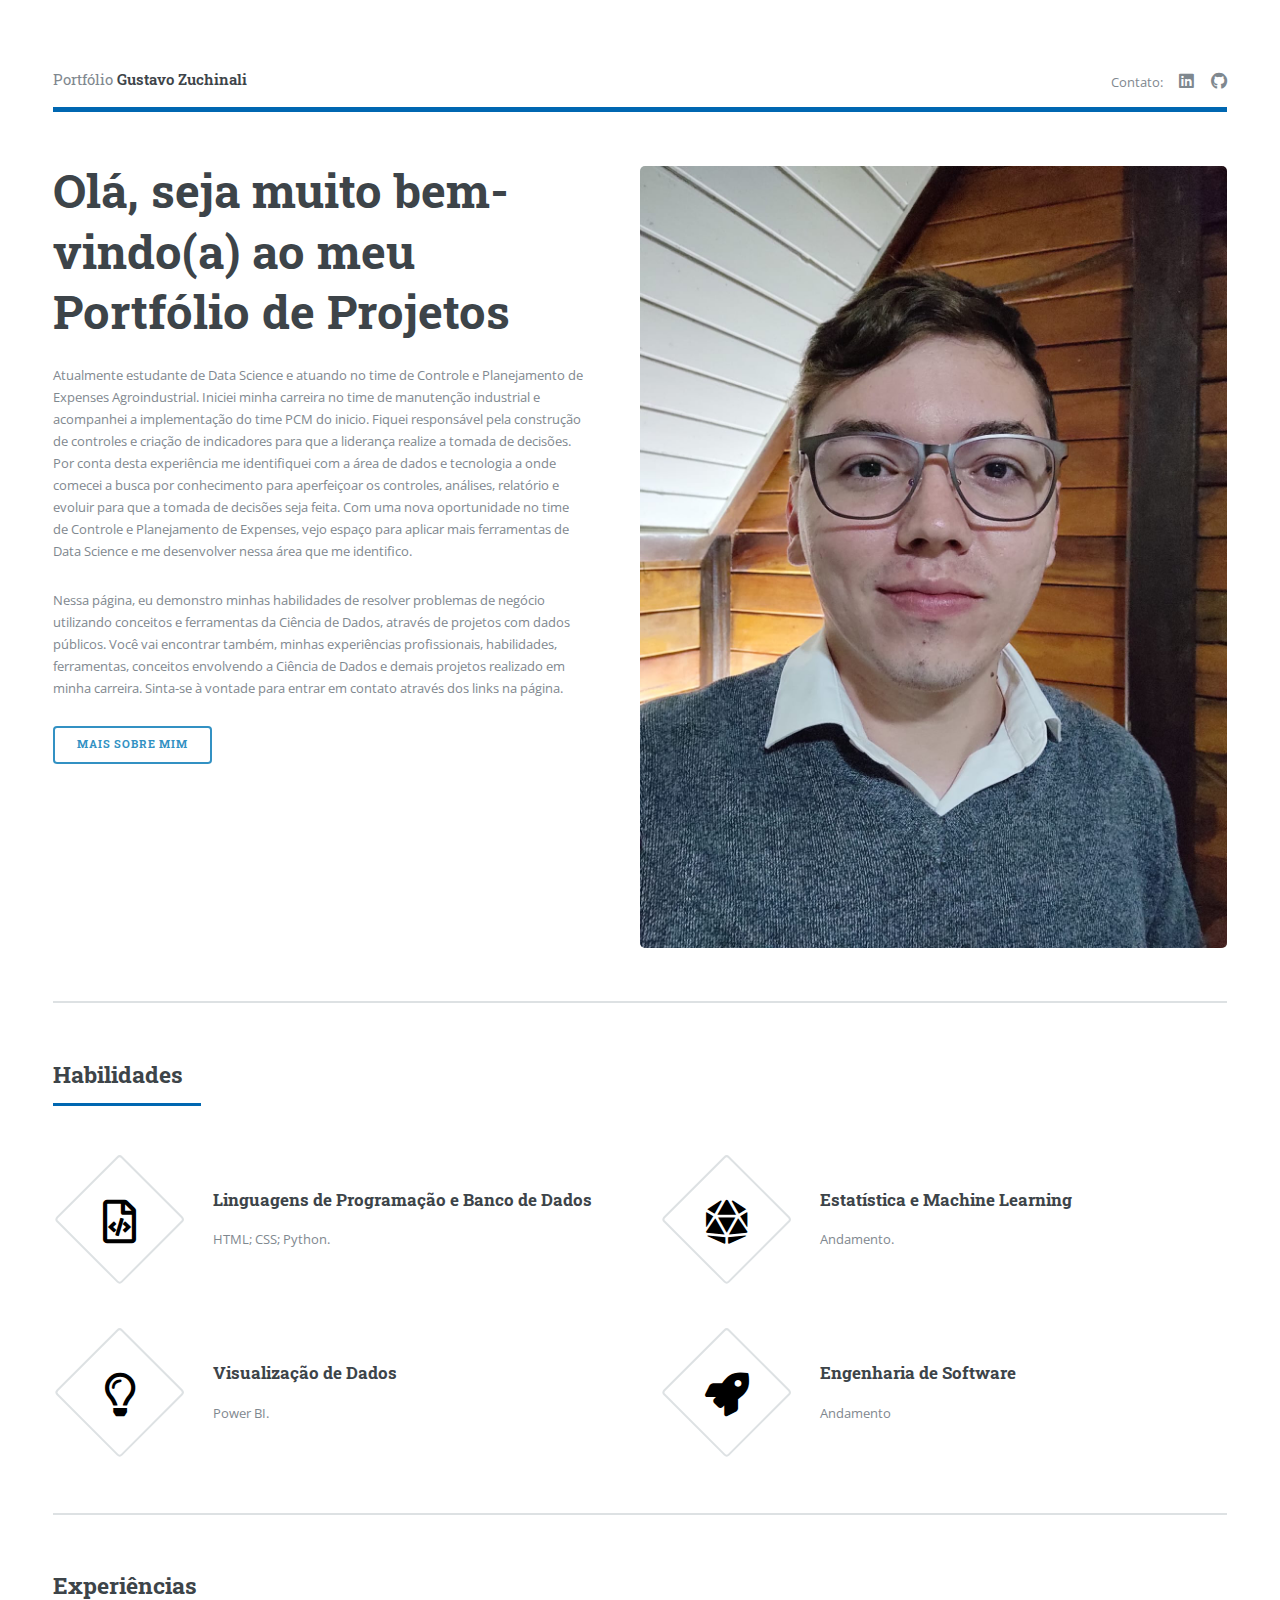
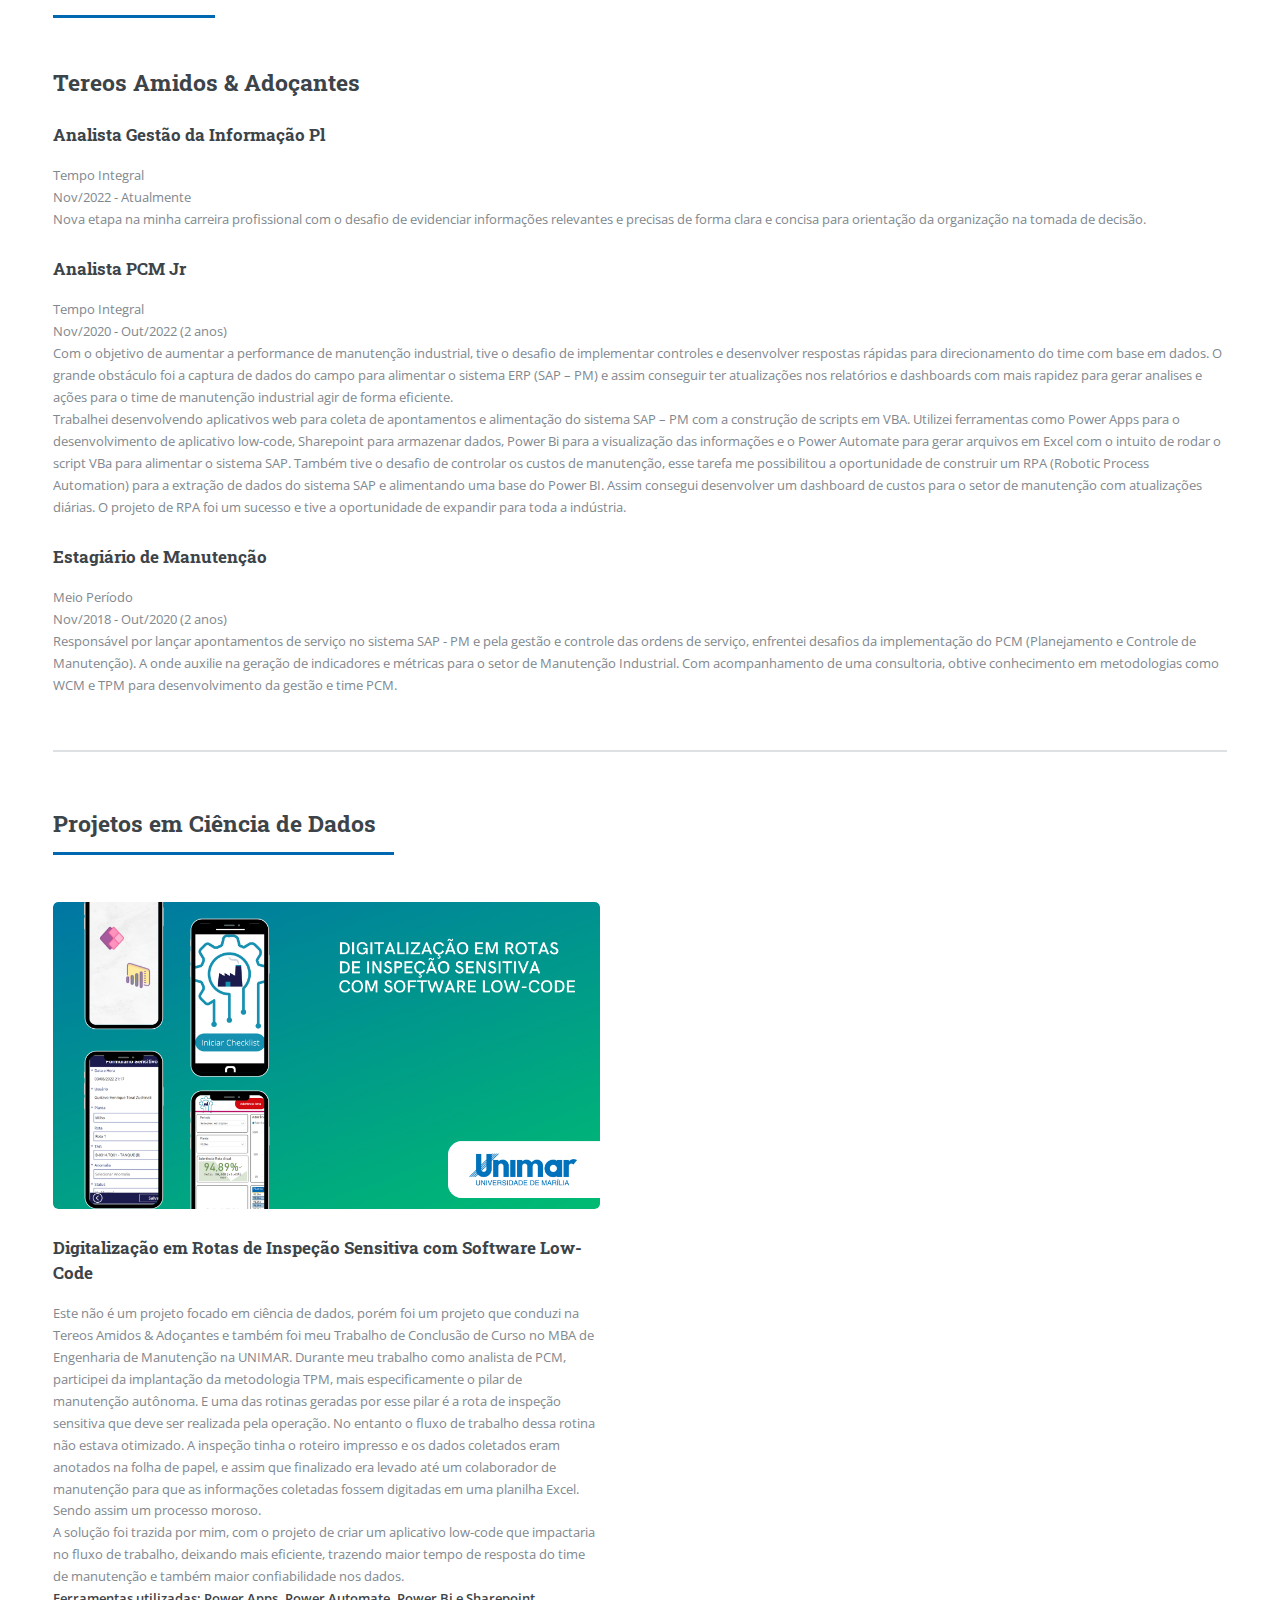
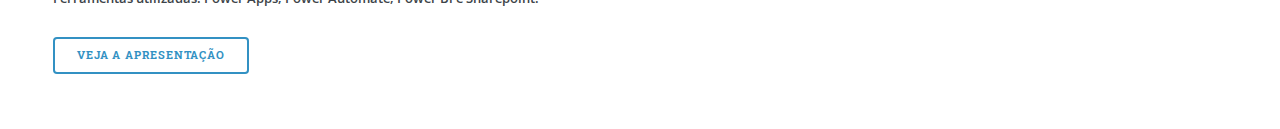
==== commit 096cd1d4: "Update Index" ====
--- a/index.html
+++ b/index.html
@@ -148,12 +148,11 @@
               <h2>Experiências</h2>
             </header>
 				<h2>Tereos Amidos & Adoçantes</h2>
-        <h3>Analista Controle Custos Pl</h3>
+        <h3>Analista Gestão da Informação Pl</h3>
         <p>
         Tempo Integral<br/>
         Nov/2022 - Atualmente<br/>
-        Nessa nova etapa profissional, que traz o desafio de garantir controles de custos da área industrial, vejo a oportunidade de me desenvolver como profissional na linha de ciência de dados. Tendo que garantir a extração de dados para que os dashboards e relatórios sejam atualizados de maneira rápida e automática.
-      </p>
+        Nova etapa na minha carreira profissional com o desafio de evidenciar informações relevantes e precisas de forma clara e concisa para orientação da organização na tomada de decisão.</p>
 				<h3>Analista PCM Jr</h3>
 				  <p>
 					Tempo Integral<br/>
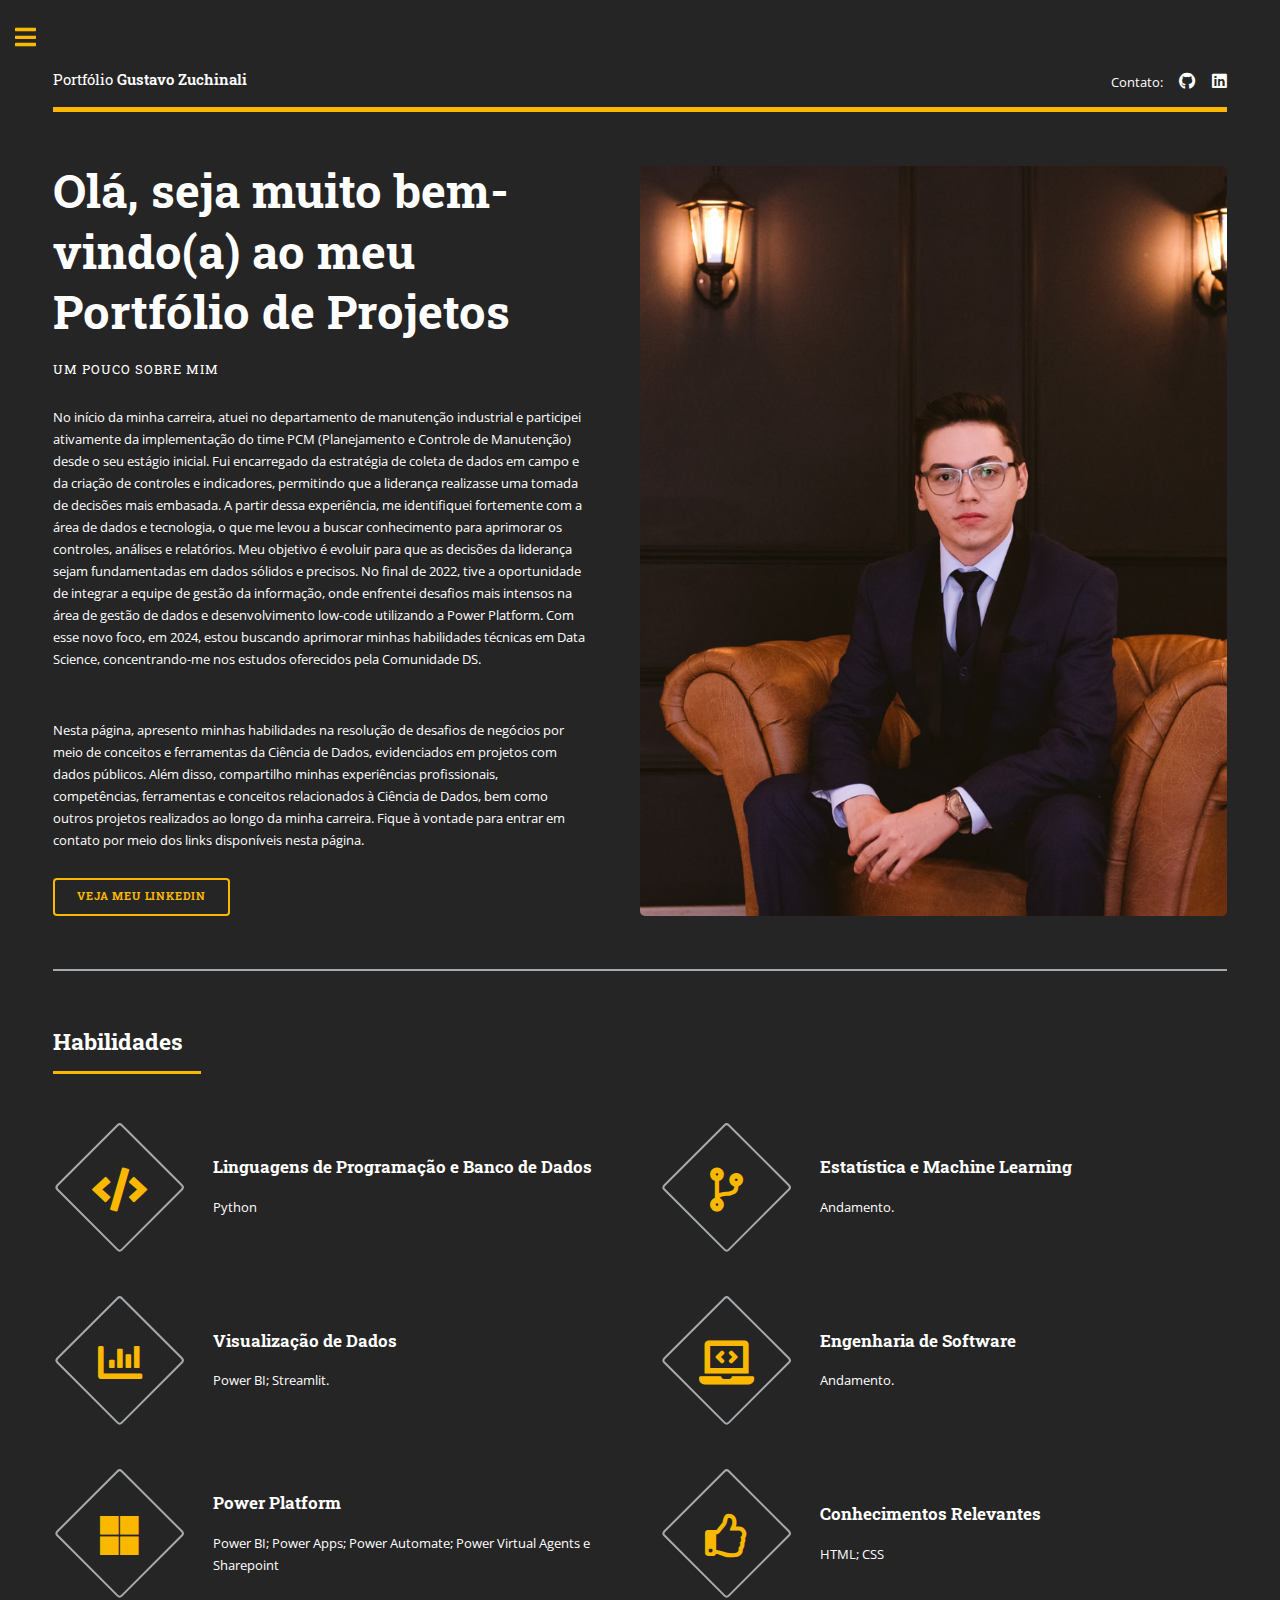
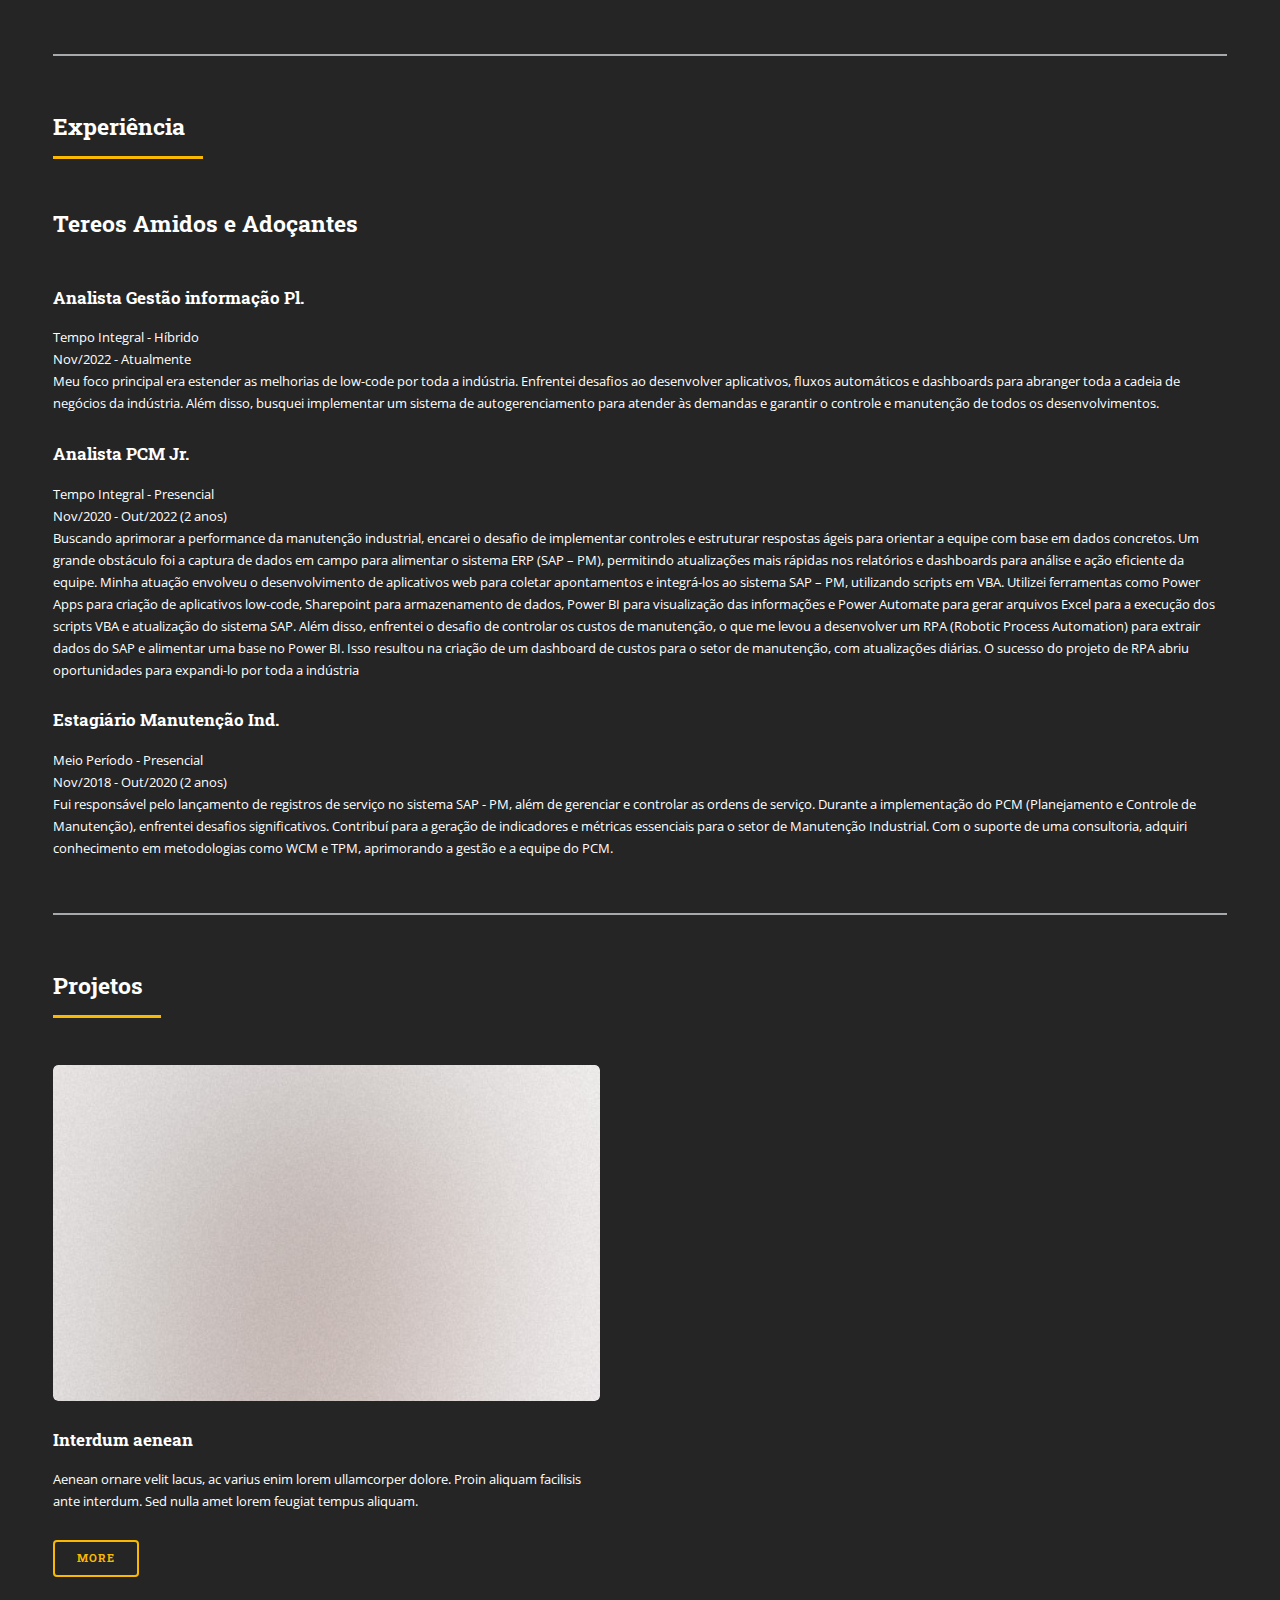
==== commit c5068005: "new_porfolio" ====
--- a/index.html
+++ b/index.html
@@ -1,15 +1,23 @@
 <!DOCTYPE html>
-<html lang="pt-br">
+<!--
+	Editorial by HTML5 UP
+	html5up.net | @ajlkn
+	Free for personal and commercial use under the CCA 3.0 license (html5up.net/license)
+-->
+<html>
   <head>
-    <title>Portfólio: Zuchinali</title>
+    <title>Portfólio Zuchinali</title>
     <meta charset="utf-8" />
     <meta
       name="viewport"
       content="width=device-width, initial-scale=1, user-scalable=no"
     />
     <link rel="stylesheet" href="assets/css/main.css" />
-	<link rel="shortcut icon" href="images/data-science.png" type="image/x-icon" />
-    <link rel="icon" href="" />
+    <link
+      rel="shortcut icon"
+      href="images/icon-site-header.png"
+      type="image/x-icon"
+    />
   </head>
   <body class="is-preload">
     <!-- Wrapper -->
@@ -19,188 +27,207 @@
         <div class="inner">
           <!-- Header -->
           <header id="header">
-            <a href="#" class="logo"
-              >Portfólio <strong>Gustavo Zuchinali</strong>
-            </a>
+            <a href="index.html" class="logo">
+              Portfólio <strong>Gustavo Zuchinali</strong></a
+            >
             <ul class="icons">
+              <li>Contato:</li>
               <li>
-                <span class="label">Contato: </span>
+                <a
+                  href="https://github.com/Zuchinali"
+                  class="icon brands fa-github"
+                  target="_blank"
+                  ><span class="label">Twitter</span></a
+                >
               </li>
               <li>
                 <a
                   href="https://www.linkedin.com/in/gustavo-zuchinali-b1960716a/"
+                  class="icon brands fa-linkedin"
                   target="_blank"
-                  class="icon brands fa-linkedin"
-                  ><span class="label">LinkedIn</span></a
-                >
-              </li>
-              <li>
-                <a
-                  href="https://github.com/Zuchinali"
-                  target="_blank"
-                  class="icon brands fa-github"
-                  ><span class="label">Facebook</span></a
-                >
-              </li>
-              <!--
-              <li>
-                <a href="https://cursos.alura.com.br/user/gustavo-zuchinali" class="#"
-                  ><i class="fa-solid fa-square-a"></i><span class="label"></span></a
-                >
-              </li>
-              <li>
-                <a href="#" class="icon brands fa-instagram"
-                  ><span class="label">Instagram</span></a
-                >
-              </li>
-              <li>
-                <a href="#" class="icon brands fa-medium-m"
                   ><span class="label">Medium</span></a
                 >
               </li>
-			-->
             </ul>
           </header>
 
-          <!-- Banner -->
+          <!-- Introdução -->
           <section id="banner">
             <div class="content">
               <header>
                 <h1>
-                  Olá, seja muito bem-vindo(a) ao meu<br />
-                  Portfólio de Projetos
+                  Olá, seja muito bem-vindo(a) ao meu Portfólio de Projetos<br />
                 </h1>
+                <p>Um pouco sobre mim</p>
               </header>
-			        <p>
-          Atualmente estudante de Data Science e atuando no time de Controle e Planejamento de Expenses Agroindustrial.
-          Iniciei minha carreira no time de manutenção industrial e acompanhei a implementação do time PCM do inicio.
-          Fiquei responsável pela construção de controles e criação de indicadores para que a liderança realize a tomada de decisões.
-          Por conta desta experiência me identifiquei com a área de dados e tecnologia a onde comecei a busca por conhecimento para aperfeiçoar os controles, análises, relatório e evoluir para que a tomada de decisões seja feita.
-          Com uma nova oportunidade no time de Controle e Planejamento de Expenses, vejo espaço para aplicar mais ferramentas de Data Science e me desenvolver nessa área que me identifico.
+              <p>
+                No início da minha carreira, atuei no departamento de manutenção
+                industrial e participei ativamente da implementação do time PCM
+                (Planejamento e Controle de Manutenção) desde o seu estágio
+                inicial. Fui encarregado da estratégia de coleta de dados em
+                campo e da criação de controles e indicadores, permitindo que a
+                liderança realizasse uma tomada de decisões mais embasada. A
+                partir dessa experiência, me identifiquei fortemente com a área
+                de dados e tecnologia, o que me levou a buscar conhecimento para
+                aprimorar os controles, análises e relatórios. Meu objetivo é
+                evoluir para que as decisões da liderança sejam fundamentadas em
+                dados sólidos e precisos. No final de 2022, tive a oportunidade
+                de integrar a equipe de gestão da informação, onde enfrentei
+                desafios mais intensos na área de gestão de dados e
+                desenvolvimento low-code utilizando a Power Platform. Com esse
+                novo foco, em 2024, estou buscando aprimorar minhas habilidades
+                técnicas em Data Science, concentrando-me nos estudos oferecidos
+                pela Comunidade DS.
               </p>
-			  <p>
-				Nessa página, eu demonstro minhas habilidades de resolver
-				problemas de negócio utilizando conceitos e ferramentas da
-				Ciência de Dados, através de projetos com dados públicos. Você
-				vai encontrar também, minhas experiências profissionais,
-				habilidades, ferramentas, conceitos envolvendo a Ciência de
-				Dados e demais projetos realizado em minha carreira. Sinta-se à vontade para entrar em contato através dos
-				links na página.
-			</p>
+              <br />
+              <p>
+                Nesta página, apresento minhas habilidades na resolução de
+                desafios de negócios por meio de conceitos e ferramentas da
+                Ciência de Dados, evidenciados em projetos com dados públicos.
+                Além disso, compartilho minhas experiências profissionais,
+                competências, ferramentas e conceitos relacionados à Ciência de
+                Dados, bem como outros projetos realizados ao longo da minha
+                carreira. Fique à vontade para entrar em contato por meio dos
+                links disponíveis nesta página.
+              </p>
               <ul class="actions">
                 <li>
                   <a
                     href="https://www.linkedin.com/in/gustavo-zuchinali-b1960716a/"
+                    class="button big"
                     target="_blank"
-                    class="button big"
-                    >Mais Sobre Mim</a
+                    >Veja meu Linkedin</a
                   >
                 </li>
               </ul>
             </div>
             <span class="image object">
-              <img src="images/gustavoz.jpeg" alt="" />
+              <img src="images/perfil_portfolio.png" alt="" />
             </span>
           </section>
 
-          <!-- Section
-          https://www.w3schools.com/icons/fontawesome5_icons_science_fiction.asp
-         -->
+          <!-- Habilidades -->
           <section>
             <header class="major">
               <h2>Habilidades</h2>
             </header>
             <div class="features">
               <article>
-                <span class="icon far fa-file-code"></span>
+                <span class="icon solid fa-code"></span>
                 <div class="content">
                   <h3>Linguagens de Programação e Banco de Dados</h3>
-                  <p>HTML; CSS; Python.</p>
-                </div>
-              </article>
-              <article>
-                <span class="icon solid fas fa-dice-d20"></span>
+                  <p>Python</p>
+                </div>
+              </article>
+              <article>
+                <span class="icon solid fa-code-branch"></span>
                 <div class="content">
                   <h3>Estatística e Machine Learning</h3>
                   <p>Andamento.</p>
                 </div>
               </article>
               <article>
-                <span class="icon far fa-lightbulb"></span>
+                <span class="icon solid fa-chart-bar"></span>
                 <div class="content">
                   <h3>Visualização de Dados</h3>
-                  <p>Power BI.</p>
-                </div>
-              </article>
-              <article>
-                <span class="icon solid fas fa-rocket"></span>
+                  <p>Power BI; Streamlit.</p>
+                </div>
+              </article>
+              <article>
+                <span class="icon solid fa-laptop-code"></span>
                 <div class="content">
                   <h3>Engenharia de Software</h3>
-                  <p>Andamento</p>
+                  <p>Andamento.</p>
+                </div>
+              </article>
+              <article>
+                <span class="icon brands fa-microsoft"></span>
+                <div class="content">
+                  <h3>Power Platform</h3>
+                  <p>
+                    Power BI; Power Apps; Power Automate; Power Virtual Agents e
+                    Sharepoint
+                  </p>
+                </div>
+              </article>
+              <article>
+                <span class="icon regular fa-thumbs-up"></span>
+                <div class="content">
+                  <h3>Conhecimentos Relevantes</h3>
+                  <p>HTML; CSS</p>
                 </div>
               </article>
             </div>
           </section>
 
-          <!-- Section -->
+          <!-- Experiência -->
           <section>
             <header class="major">
-              <h2>Experiências</h2>
+              <h2>Experiência</h2>
             </header>
-				<h2>Tereos Amidos & Adoçantes</h2>
-        <h3>Analista Gestão da Informação Pl</h3>
-        <p>
-        Tempo Integral<br/>
-        Nov/2022 - Atualmente<br/>
-        Nova etapa na minha carreira profissional com o desafio de evidenciar informações relevantes e precisas de forma clara e concisa para orientação da organização na tomada de decisão.</p>
-				<h3>Analista PCM Jr</h3>
-				  <p>
-					Tempo Integral<br/>
-					Nov/2020 - Out/2022 (2 anos)<br/>
-					Com o objetivo de aumentar a performance de manutenção industrial, tive o desafio de implementar controles e desenvolver respostas rápidas para direcionamento do time com base em dados. O grande obstáculo foi a captura de dados do campo para alimentar o sistema ERP (SAP – PM) e assim conseguir ter atualizações nos relatórios e dashboards com mais rapidez para gerar analises e ações para o time de manutenção industrial agir de forma eficiente. <br/>
-          Trabalhei desenvolvendo aplicativos web para coleta de apontamentos e alimentação do sistema SAP – PM com a construção de scripts em VBA. Utilizei ferramentas como Power Apps para o desenvolvimento de aplicativo low-code, Sharepoint para armazenar dados, Power Bi para a visualização das informações e o Power Automate para gerar arquivos em Excel com o intuito de rodar o script VBa para alimentar o sistema SAP.
-          Também tive o desafio de controlar os custos de manutenção, esse tarefa me possibilitou a oportunidade de construir um RPA (Robotic Process Automation) para a extração de dados do sistema SAP e alimentando uma base do Power BI. Assim consegui desenvolver um dashboard de custos para o setor de manutenção com atualizações diárias. O projeto de RPA foi um sucesso e tive a oportunidade de expandir para toda a indústria.
-				</p>
-				<h3>Estagiário de Manutenção</h3>
-				<p>
-				  Meio Período<br/>
-				  Nov/2018 - Out/2020 (2 anos)<br/>
-          Responsável por lançar apontamentos de serviço no sistema SAP - PM e pela gestão e controle das
-           ordens de serviço, enfrentei desafios da implementação do PCM (Planejamento e Controle de Manutenção). A onde auxilie na geração de indicadores e métricas para o setor
-            de Manutenção Industrial. Com acompanhamento de uma consultoria, obtive conhecimento em metodologias como WCM e TPM para desenvolvimento da gestão e time PCM.
-			  </p>
+            <h2>Tereos Amidos e Adoçantes</h2>
+            <br />
+            <h3>Analista Gestão informação Pl.</h3>
+            <p>
+              Tempo Integral - Híbrido<br />
+              Nov/2022 - Atualmente<br />
+              Meu foco principal era estender as melhorias de low-code por toda
+              a indústria. Enfrentei desafios ao desenvolver aplicativos, fluxos
+              automáticos e dashboards para abranger toda a cadeia de negócios
+              da indústria. Além disso, busquei implementar um sistema de
+              autogerenciamento para atender às demandas e garantir o controle e
+              manutenção de todos os desenvolvimentos.
+            </p>
+            <h3>Analista PCM Jr.</h3>
+            <p>
+              Tempo Integral - Presencial<br />
+              Nov/2020 - Out/2022 (2 anos)<br />
+              Buscando aprimorar a performance da manutenção industrial, encarei
+              o desafio de implementar controles e estruturar respostas ágeis
+              para orientar a equipe com base em dados concretos. Um grande
+              obstáculo foi a captura de dados em campo para alimentar o sistema
+              ERP (SAP – PM), permitindo atualizações mais rápidas nos
+              relatórios e dashboards para análise e ação eficiente da equipe.
+              Minha atuação envolveu o desenvolvimento de aplicativos web para
+              coletar apontamentos e integrá-los ao sistema SAP – PM, utilizando
+              scripts em VBA. Utilizei ferramentas como Power Apps para criação
+              de aplicativos low-code, Sharepoint para armazenamento de dados,
+              Power BI para visualização das informações e Power Automate para
+              gerar arquivos Excel para a execução dos scripts VBA e atualização
+              do sistema SAP. Além disso, enfrentei o desafio de controlar os
+              custos de manutenção, o que me levou a desenvolver um RPA (Robotic
+              Process Automation) para extrair dados do SAP e alimentar uma base
+              no Power BI. Isso resultou na criação de um dashboard de custos
+              para o setor de manutenção, com atualizações diárias. O sucesso do
+              projeto de RPA abriu oportunidades para expandi-lo por toda a
+              indústria
+            </p>
+            <h3>Estagiário Manutenção Ind.</h3>
+            <p>
+              Meio Período - Presencial<br />
+              Nov/2018 - Out/2020 (2 anos)<br />
+              Fui responsável pelo lançamento de registros de serviço no sistema
+              SAP - PM, além de gerenciar e controlar as ordens de serviço.
+              Durante a implementação do PCM (Planejamento e Controle de
+              Manutenção), enfrentei desafios significativos. Contribuí para a
+              geração de indicadores e métricas essenciais para o setor de
+              Manutenção Industrial. Com o suporte de uma consultoria, adquiri
+              conhecimento em metodologias como WCM e TPM, aprimorando a gestão
+              e a equipe do PCM.
+            </p>
           </section>
 
-          <!-- Section -->
+          <!-- Projetos -->
           <section>
             <header class="major">
-              <h2>Projetos em Ciência de Dados</h2>
+              <h2>Projetos</h2>
             </header>
             <div class="posts">
-              
-              <article>
-                <a class="image" href="https://1drv.ms/b/s!AmICU0xhqDbpxnK6PvhiQwQsPlk4?e=bDQhMi" target="_blank"
-                  ><img src="images/tcc_unimar.png" alt=""
+              <article>
+                <a href="#" class="image"
+                  ><img src="images/pic01.jpg" alt=""
                 /></a>
-                <h3>Digitalização em Rotas de Inspeção Sensitiva com Software Low-Code</h3>
-                <p>
-                  Este não é um projeto focado em ciência de dados, porém foi um projeto que conduzi na Tereos Amidos & Adoçantes e também foi meu Trabalho de Conclusão de Curso no MBA de Engenharia de Manutenção na UNIMAR.
-                  Durante meu trabalho como analista de PCM, participei da implantação da metodologia TPM, mais especificamente o pilar de manutenção autônoma. E uma das rotinas geradas por esse pilar é a rota de inspeção sensitiva que deve ser realizada pela operação. No entanto o fluxo de trabalho dessa rotina não estava otimizado. A inspeção tinha o roteiro impresso e os dados coletados eram anotados na folha de papel, e assim que finalizado era levado até um colaborador de manutenção para que as informações coletadas fossem digitadas em uma planilha Excel. Sendo assim um processo moroso. <br/>
-                  A solução foi trazida por mim, com o projeto de criar um aplicativo low-code que impactaria no fluxo de trabalho, deixando mais eficiente, trazendo maior tempo de resposta do time de manutenção e também maior confiabilidade nos dados.
-                  <br/> <strong>Ferramentas utilizadas: Power Apps, Power Automate, Power Bi e Sharepoint.</strong>
-                  
-                </p>
-                <ul class="actions">
-                  <li><a href="https://1drv.ms/b/s!AmICU0xhqDbpxnK6PvhiQwQsPlk4?e=bDQhMi" target="_blank" class="button">Veja a Apresentação</a></li>
-                </ul>
-              </article>
-			
-              <!--
-              <article>
-                <a href="#" class="image"
-                  ><img src="images/pic02.jpg" alt=""
-                /></a>
-                <h3>Nulla amet dolore</h3>
+                <h3>Interdum aenean</h3>
                 <p>
                   Aenean ornare velit lacus, ac varius enim lorem ullamcorper
                   dolore. Proin aliquam facilisis ante interdum. Sed nulla amet
@@ -210,194 +237,122 @@
                   <li><a href="#" class="button">More</a></li>
                 </ul>
               </article>
-			-->
-              <!--
-              <article>
-                <a href="#" class="image"
-                  ><img src="images/pic03.jpg" alt=""
-                /></a>
-                <h3>Tempus ullamcorper</h3>
-                <p>
-                  Aenean ornare velit lacus, ac varius enim lorem ullamcorper
-                  dolore. Proin aliquam facilisis ante interdum. Sed nulla amet
-                  lorem feugiat tempus aliquam.
-                </p>
-                <ul class="actions">
-                  <li><a href="#" class="button">More</a></li>
-                </ul>
-              </article>
-			-->
-              <!--
-              <article>
-                <a href="#" class="image"
-                  ><img src="images/pic04.jpg" alt=""
-                /></a>
-                <h3>Sed etiam facilis</h3>
-                <p>
-                  Aenean ornare velit lacus, ac varius enim lorem ullamcorper
-                  dolore. Proin aliquam facilisis ante interdum. Sed nulla amet
-                  lorem feugiat tempus aliquam.
-                </p>
-                <ul class="actions">
-                  <li><a href="#" class="button">More</a></li>
-                </ul>
-              </article>
-			-->
-              <!--
-              <article>
-                <a href="#" class="image"
-                  ><img src="images/pic05.jpg" alt=""
-                /></a>
-                <h3>Feugiat lorem aenean</h3>
-                <p>
-                  Aenean ornare velit lacus, ac varius enim lorem ullamcorper
-                  dolore. Proin aliquam facilisis ante interdum. Sed nulla amet
-                  lorem feugiat tempus aliquam.
-                </p>
-                <ul class="actions">
-                  <li><a href="#" class="button">More</a></li>
-                </ul>
-              </article>
-			-->
-              <!--
-			  <article>
-                <a href="#" class="image"
-                  ><img src="images/pic06.jpg" alt=""
-                /></a>
-                <h3>Amet varius aliquam</h3>
-                <p>
-                  Aenean ornare velit lacus, ac varius enim lorem ullamcorper
-                  dolore. Proin aliquam facilisis ante interdum. Sed nulla amet
-                  lorem feugiat tempus aliquam.
-                </p>
-                <ul class="actions">
-                  <li><a href="#" class="button">More</a></li>
-                </ul>
-              </article>
-			-->
+              <!-- Modelos
+										<article>
+											<a href="#" class="image"><img src="images/pic02.jpg" alt="" /></a>
+											<h3>Nulla amet dolore</h3>
+											<p>Aenean ornare velit lacus, ac varius enim lorem ullamcorper dolore. Proin aliquam facilisis ante interdum. Sed nulla amet lorem feugiat tempus aliquam.</p>
+											<ul class="actions">
+												<li><a href="#" class="button">More</a></li>
+											</ul>
+										</article>
+										<article>
+											<a href="#" class="image"><img src="images/pic03.jpg" alt="" /></a>
+											<h3>Tempus ullamcorper</h3>
+											<p>Aenean ornare velit lacus, ac varius enim lorem ullamcorper dolore. Proin aliquam facilisis ante interdum. Sed nulla amet lorem feugiat tempus aliquam.</p>
+											<ul class="actions">
+												<li><a href="#" class="button">More</a></li>
+											</ul>
+										</article>
+										<article>
+											<a href="#" class="image"><img src="images/pic04.jpg" alt="" /></a>
+											<h3>Sed etiam facilis</h3>
+											<p>Aenean ornare velit lacus, ac varius enim lorem ullamcorper dolore. Proin aliquam facilisis ante interdum. Sed nulla amet lorem feugiat tempus aliquam.</p>
+											<ul class="actions">
+												<li><a href="#" class="button">More</a></li>
+											</ul>
+										</article>
+										<article>
+											<a href="#" class="image"><img src="images/pic05.jpg" alt="" /></a>
+											<h3>Feugiat lorem aenean</h3>
+											<p>Aenean ornare velit lacus, ac varius enim lorem ullamcorper dolore. Proin aliquam facilisis ante interdum. Sed nulla amet lorem feugiat tempus aliquam.</p>
+											<ul class="actions">
+												<li><a href="#" class="button">More</a></li>
+											</ul>
+										</article>
+										<article>
+											<a href="#" class="image"><img src="images/pic06.jpg" alt="" /></a>
+											<h3>Amet varius aliquam</h3>
+											<p>Aenean ornare velit lacus, ac varius enim lorem ullamcorper dolore. Proin aliquam facilisis ante interdum. Sed nulla amet lorem feugiat tempus aliquam.</p>
+											<ul class="actions">
+												<li><a href="#" class="button">More</a></li>
+											</ul>
+										</article>
+										-->
             </div>
           </section>
         </div>
       </div>
 
       <!-- Sidebar -->
-	  <!--
       <div id="sidebar">
         <div class="inner">
-		-->
-          <!-- Search
-          <section id="search" class="alt">
-            <form method="post" action="#">
-              <input type="text" name="query" id="query" placeholder="Search" />
-            </form>
-          </section>
-		-->
           <!-- Menu -->
-          <!--
           <nav id="menu">
             <header class="major">
-              <h2>Menu</h2>
+              <h2>Navegação</h2>
             </header>
             <ul>
-              <li><a href="index.html">Homepage</a></li>
-              <li><a href="generic.html">Generic</a></li>
-              <li><a href="elements.html">Elements</a></li>
+              <li><a href="index.html">Home</a></li>
+              <li><a href="generic.html">Projetos</a></li>
               <li>
-                <span class="opener">Submenu</span>
+                <span class="opener">Projetos: Low-Code</span>
                 <ul>
-                  <li><a href="#">Lorem Dolor</a></li>
-                  <li><a href="#">Ipsum Adipiscing</a></li>
-                  <li><a href="#">Tempus Magna</a></li>
-                  <li><a href="#">Feugiat Veroeros</a></li>
+                  <li><a href="#">Projeto 1</a></li>
+                  <li><a href="#">Projeto 2</a></li>
+                  <li><a href="#">Projeto 3</a></li>
+                  <li><a href="#">Projeto 4</a></li>
                 </ul>
               </li>
-              <li><a href="#">Etiam Dolore</a></li>
-              <li><a href="#">Adipiscing</a></li>
-              <li>
-                <span class="opener">Another Submenu</span>
-                <ul>
-                  <li><a href="#">Lorem Dolor</a></li>
-                  <li><a href="#">Ipsum Adipiscing</a></li>
-                  <li><a href="#">Tempus Magna</a></li>
-                  <li><a href="#">Feugiat Veroeros</a></li>
-                </ul>
-              </li>
-              <li><a href="#">Maximus Erat</a></li>
-              <li><a href="#">Sapien Mauris</a></li>
-              <li><a href="#">Amet Lacinia</a></li>
             </ul>
           </nav>
-		-->
-
-          <!-- Section -->
-          <!--
-          <section>
-            <header class="major">
-              <h2>Ante interdum</h2>
-            </header>
-            <div class="mini-posts">
-              <article>
-                <a href="#" class="image"
-                  ><img src="images/pic07.jpg" alt=""
-                /></a>
-                <p>
-                  Aenean ornare velit lacus, ac varius enim lorem ullamcorper
-                  dolore aliquam.
-                </p>
-              </article>
-              <article>
-                <a href="#" class="image"
-                  ><img src="images/pic08.jpg" alt=""
-                /></a>
-                <p>
-                  Aenean ornare velit lacus, ac varius enim lorem ullamcorper
-                  dolore aliquam.
-                </p>
-              </article>
-              <article>
-                <a href="#" class="image"
-                  ><img src="images/pic09.jpg" alt=""
-                /></a>
-                <p>
-                  Aenean ornare velit lacus, ac varius enim lorem ullamcorper
-                  dolore aliquam.
-                </p>
-              </article>
-            </div>
-            <ul class="actions">
-              <li><a href="#" class="button">More</a></li>
-            </ul>
-          </section>
-		-->
-          <!-- Section -->
-          <!--
-          <section>
-            <header class="major">
-              <h2>Entre em Contato</h2>
-            </header>
-            <p></p>
-            <ul class="contact">
-              <li class="icon solid fa-envelope">
-                <a href="#">gzuchinali@hotmail.com</a>
-              </li>
-              <li class="icon solid fa-phone">(000) 000-0000</li>
-              <li class="icon solid fa-home">
-                1234 Somewhere Road #8254<br />
-                Nashville, TN 00000-0000
-              </li>
-            </ul>
-          </section>
-		-->
+
+          <!-- Section
+								<section>
+									<header class="major">
+										<h2>Ante interdum</h2>
+									</header>
+									<div class="mini-posts">
+										<article>
+											<a href="#" class="image"><img src="images/pic07.jpg" alt="" /></a>
+											<p>Aenean ornare velit lacus, ac varius enim lorem ullamcorper dolore aliquam.</p>
+										</article>
+										<article>
+											<a href="#" class="image"><img src="images/pic08.jpg" alt="" /></a>
+											<p>Aenean ornare velit lacus, ac varius enim lorem ullamcorper dolore aliquam.</p>
+										</article>
+										<article>
+											<a href="#" class="image"><img src="images/pic09.jpg" alt="" /></a>
+											<p>Aenean ornare velit lacus, ac varius enim lorem ullamcorper dolore aliquam.</p>
+										</article>
+									</div>
+									<ul class="actions">
+										<li><a href="#" class="button">More</a></li>
+									</ul>
+								</section>
+							-->
+          <!-- Section
+								<section>
+									<header class="major">
+										<h2>Get in touch</h2>
+									</header>
+									<p>Sed varius enim lorem ullamcorper dolore aliquam aenean ornare velit lacus, ac varius enim lorem ullamcorper dolore. Proin sed aliquam facilisis ante interdum. Sed nulla amet lorem feugiat tempus aliquam.</p>
+									<ul class="contact">
+										<li class="icon solid fa-envelope"><a href="#">information@untitled.tld</a></li>
+										<li class="icon solid fa-phone">(000) 000-0000</li>
+										<li class="icon solid fa-home">1234 Somewhere Road #8254<br />
+										Nashville, TN 00000-0000</li>
+									</ul>
+								</section>
+							-->
           <!-- Footer -->
-          <!--
           <footer id="footer">
             <p class="copyright">
-              &copy; Untitled. All rights reserved. Demo Images:
-              <a href="https://unsplash.com">Unsplash</a>. Design:
-              <a href="https://html5up.net">HTML5 UP</a>.
+              &copy; Untitled. All rights reserved. Design:
+              <a href="https://html5up.net">HTML5 UP.</a> Edição e Imagens:
+              Gustavo Zuchinali.
             </p>
           </footer>
-		-->
         </div>
       </div>
     </div>
@@ -410,8 +365,3 @@
     <script src="assets/js/main.js"></script>
   </body>
 </html>
-<!--
-	Editorial by HTML5 UP
-	html5up.net | @ajlkn
-	Free for personal and commercial use under the CCA 3.0 license (html5up.net/license)
--->
--- a/assets/css/main.css
+++ b/assets/css/main.css
@@ -5,361 +5,192 @@
 	html5up.net | @ajlkn
 	Free for personal and commercial use under the CCA 3.0 license (html5up.net/license)
 */
-html,
-body,
-div,
-span,
-applet,
-object,
-iframe,
-h1,
-h2,
-h3,
-h4,
-h5,
-h6,
-p,
-blockquote,
-pre,
-a,
-abbr,
-acronym,
-address,
-big,
-cite,
-code,
-del,
-dfn,
-em,
-img,
-ins,
-kbd,
-q,
-s,
-samp,
-small,
-strike,
-strong,
-sub,
-sup,
-tt,
-var,
-b,
-u,
-i,
-center,
-dl,
-dt,
-dd,
-ol,
-ul,
-li,
-fieldset,
-form,
-label,
-legend,
-table,
-caption,
-tbody,
-tfoot,
-thead,
-tr,
-th,
-td,
-article,
-aside,
-canvas,
-details,
-embed,
-figure,
-figcaption,
-footer,
-header,
-hgroup,
-menu,
-nav,
-output,
-ruby,
-section,
-summary,
-time,
-mark,
-audio,
-video {
+html, body, div, span, applet, object,
+iframe, h1, h2, h3, h4, h5, h6, p, blockquote,
+pre, a, abbr, acronym, address, big, cite,
+code, del, dfn, em, img, ins, kbd, q, s, samp,
+small, strike, strong, sub, sup, tt, var, b,
+u, i, center, dl, dt, dd, ol, ul, li, fieldset,
+form, label, legend, table, caption, tbody,
+tfoot, thead, tr, th, td, article, aside,
+canvas, details, embed, figure, figcaption,
+footer, header, hgroup, menu, nav, output, ruby,
+section, summary, time, mark, audio, video {
   margin: 0;
   padding: 0;
   border: 0;
   font-size: 100%;
   font: inherit;
-  vertical-align: baseline;
-}
-
-article,
-aside,
-details,
-figcaption,
-figure,
-footer,
-header,
-hgroup,
-menu,
-nav,
-section {
-  display: block;
-}
+  vertical-align: baseline; }
+
+article, aside, details, figcaption, figure,
+footer, header, hgroup, menu, nav, section {
+  display: block; }
 
 body {
-  line-height: 1;
-}
-
-ol,
-ul {
-  list-style: none;
-}
-
-blockquote,
-q {
-  quotes: none;
-}
-blockquote:before,
-blockquote:after,
-q:before,
-q:after {
-  content: "";
-  content: none;
-}
+  line-height: 1; }
+
+ol, ul {
+  list-style: none; }
+
+blockquote, q {
+  quotes: none; }
+  blockquote:before, blockquote:after, q:before, q:after {
+    content: '';
+    content: none; }
 
 table {
   border-collapse: collapse;
-  border-spacing: 0;
-}
+  border-spacing: 0; }
 
 body {
-  -webkit-text-size-adjust: none;
-}
+  -webkit-text-size-adjust: none; }
 
 mark {
   background-color: transparent;
-  color: inherit;
-}
+  color: inherit; }
 
 input::-moz-focus-inner {
   border: 0;
-  padding: 0;
-}
-
-input,
-select,
-textarea {
+  padding: 0; }
+
+input, select, textarea {
   -moz-appearance: none;
   -webkit-appearance: none;
   -ms-appearance: none;
-  appearance: none;
-}
+  appearance: none; }
 
 /* Basic */
 @-ms-viewport {
-  width: device-width;
-}
+  width: device-width; }
 
 body {
-  -ms-overflow-style: scrollbar;
-}
+  -ms-overflow-style: scrollbar; }
 
 @media screen and (max-width: 480px) {
-  html,
-  body {
-    min-width: 320px;
-  }
-}
+  html, body {
+    min-width: 320px; } }
 
 html {
-  box-sizing: border-box;
-}
-
-*,
-*:before,
-*:after {
-  box-sizing: inherit;
-}
+  box-sizing: border-box; }
+
+*, *:before, *:after {
+  box-sizing: inherit; }
 
 body {
-  background: #ffffff;
-}
-body.is-preload *,
-body.is-preload *:before,
-body.is-preload *:after,
-body.is-resizing *,
-body.is-resizing *:before,
-body.is-resizing *:after {
-  -moz-animation: none !important;
-  -webkit-animation: none !important;
-  -ms-animation: none !important;
-  animation: none !important;
-  -moz-transition: none !important;
-  -webkit-transition: none !important;
-  -ms-transition: none !important;
-  transition: none !important;
-}
-
-/* Type */
-body,
-input,
-select,
-textarea {
-  color: #7f888f;
+  background: #252525; }
+  body.is-preload *, body.is-preload *:before, body.is-preload *:after, body.is-resizing *, body.is-resizing *:before, body.is-resizing *:after {
+    -moz-animation: none !important;
+    -webkit-animation: none !important;
+    -ms-animation: none !important;
+    animation: none !important;
+    -moz-transition: none !important;
+    -webkit-transition: none !important;
+    -ms-transition: none !important;
+    transition: none !important; }
+
+/* Type - Letras */
+body, input, select, textarea {
+  color: #fff;
   font-family: "Open Sans", sans-serif;
   font-size: 13pt;
   font-weight: 400;
-  line-height: 1.65;
-}
-@media screen and (max-width: 1680px) {
-  body,
-  input,
-  select,
-  textarea {
-    font-size: 11pt;
-  }
-}
-@media screen and (max-width: 1280px) {
-  body,
-  input,
-  select,
-  textarea {
-    font-size: 10pt;
-  }
-}
-@media screen and (max-width: 360px) {
-  body,
-  input,
-  select,
-  textarea {
-    font-size: 9pt;
-  }
-}
+  line-height: 1.65; }
+  @media screen and (max-width: 1680px) {
+    body, input, select, textarea {
+      font-size: 11pt; } }
+  @media screen and (max-width: 1280px) {
+    body, input, select, textarea {
+      font-size: 10pt; } }
+  @media screen and (max-width: 360px) {
+    body, input, select, textarea {
+      font-size: 9pt; } }
 
 a {
   -moz-transition: color 0.2s ease-in-out, border-bottom-color 0.2s ease-in-out;
-  -webkit-transition: color 0.2s ease-in-out,
-    border-bottom-color 0.2s ease-in-out;
+  -webkit-transition: color 0.2s ease-in-out, border-bottom-color 0.2s ease-in-out;
   -ms-transition: color 0.2s ease-in-out, border-bottom-color 0.2s ease-in-out;
   transition: color 0.2s ease-in-out, border-bottom-color 0.2s ease-in-out;
   border-bottom: dotted 1px;
-  color: #0067b1;
-  text-decoration: none;
-}
-a:hover {
-  border-bottom-color: #0067b1;
-  color: #0067b1 !important;
-}
-a:hover strong {
-  color: inherit;
-}
-
-strong,
-b {
-  color: #3d4449;
-  font-weight: 600;
-}
-
-em,
-i {
-  font-style: italic;
-}
+  color: #fab900;
+  text-decoration: none; }
+  a:hover {
+    border-bottom-color: #fab900;
+    color: #fab900 !important; }
+    a:hover strong {
+      color: inherit; }
+
+strong, b {
+  color: #fff;
+  font-weight: 600; }
+
+em, i {
+  font-style: italic; }
 
 p {
-  margin: 0 0 2em 0;
-}
-
-h1,
-h2,
-h3,
-h4,
-h5,
-h6 {
-  color: #3d4449;
+  margin: 0 0 2em 0; }
+
+h1, h2, h3, h4, h5, h6 {
+  color: #fff;
   font-family: "Roboto Slab", serif;
   font-weight: 700;
   line-height: 1.5;
-  margin: 0 0 1em 0;
-}
-h1 a,
-h2 a,
-h3 a,
-h4 a,
-h5 a,
-h6 a {
-  color: inherit;
-  text-decoration: none;
-  border-bottom: 0;
-}
+  margin: 0 0 1em 0; }
+  h1 a, h2 a, h3 a, h4 a, h5 a, h6 a {
+    color: inherit;
+    text-decoration: none;
+    border-bottom: 0; }
 
 h1 {
   font-size: 4em;
   margin: 0 0 0.5em 0;
-  line-height: 1.3;
-}
+  line-height: 1.3; }
 
 h2 {
-  font-size: 1.75em;
-}
+  font-size: 1.75em; }
 
 h3 {
-  font-size: 1.25em;
-}
+  font-size: 1.25em; }
 
 h4 {
-  font-size: 1.1em;
-}
+  font-size: 1.1em; }
 
 h5 {
-  font-size: 0.9em;
-}
+  font-size: 0.9em; }
 
 h6 {
-  font-size: 0.7em;
-}
+  font-size: 0.7em; }
 
 @media screen and (max-width: 1680px) {
   h1 {
-    font-size: 3.5em;
-  }
-}
+    font-size: 3.5em; } }
 
 @media screen and (max-width: 980px) {
   h1 {
-    font-size: 3.25em;
-  }
-}
+    font-size: 3.25em; } }
 
 @media screen and (max-width: 736px) {
   h1 {
     font-size: 2em;
-    line-height: 1.4;
-  }
+    line-height: 1.4; }
   h2 {
-    font-size: 1.5em;
-  }
-}
+    font-size: 1.5em; } }
 
 sub {
   font-size: 0.8em;
   position: relative;
-  top: 0.5em;
-}
+  top: 0.5em; }
 
 sup {
   font-size: 0.8em;
   position: relative;
-  top: -0.5em;
-}
+  top: -0.5em; }
 
 blockquote {
   border-left: solid 3px rgba(210, 215, 217, 0.75);
   font-style: italic;
   margin: 0 0 2em 0;
-  padding: 0.5em 0 0.5em 2em;
-}
+  padding: 0.5em 0 0.5em 2em; }
 
 code {
   background: rgba(230, 235, 237, 0.25);
@@ -368,1158 +199,795 @@
   font-family: "Courier New", monospace;
   font-size: 0.9em;
   margin: 0 0.25em;
-  padding: 0.25em 0.65em;
-}
+  padding: 0.25em 0.65em; }
 
 pre {
   -webkit-overflow-scrolling: touch;
   font-family: "Courier New", monospace;
   font-size: 0.9em;
-  margin: 0 0 2em 0;
-}
-pre code {
-  display: block;
-  line-height: 1.75;
-  padding: 1em 1.5em;
-  overflow-x: auto;
-}
+  margin: 0 0 2em 0; }
+  pre code {
+    display: block;
+    line-height: 1.75;
+    padding: 1em 1.5em;
+    overflow-x: auto; }
 
 hr {
   border: 0;
   border-bottom: solid 1px rgba(210, 215, 217, 0.75);
-  margin: 2em 0;
-}
-hr.major {
-  margin: 3em 0;
-}
+  margin: 2em 0; }
+  hr.major {
+    margin: 3em 0; }
 
 .align-left {
-  text-align: left;
-}
+  text-align: left; }
 
 .align-center {
-  text-align: center;
-}
+  text-align: center; }
 
 .align-right {
-  text-align: right;
-}
+  text-align: right; }
 
 /* Row */
 .row {
   display: flex;
   flex-wrap: wrap;
   box-sizing: border-box;
-  align-items: stretch;
-}
-.row > * {
-  box-sizing: border-box;
-}
-.row.gtr-uniform > * > :last-child {
-  margin-bottom: 0;
-}
-.row.aln-left {
-  justify-content: flex-start;
-}
-.row.aln-center {
-  justify-content: center;
-}
-.row.aln-right {
-  justify-content: flex-end;
-}
-.row.aln-top {
-  align-items: flex-start;
-}
-.row.aln-middle {
-  align-items: center;
-}
-.row.aln-bottom {
-  align-items: flex-end;
-}
-.row > .imp {
-  order: -1;
-}
-.row > .col-1 {
-  width: 8.33333%;
-}
-.row > .off-1 {
-  margin-left: 8.33333%;
-}
-.row > .col-2 {
-  width: 16.66667%;
-}
-.row > .off-2 {
-  margin-left: 16.66667%;
-}
-.row > .col-3 {
-  width: 25%;
-}
-.row > .off-3 {
-  margin-left: 25%;
-}
-.row > .col-4 {
-  width: 33.33333%;
-}
-.row > .off-4 {
-  margin-left: 33.33333%;
-}
-.row > .col-5 {
-  width: 41.66667%;
-}
-.row > .off-5 {
-  margin-left: 41.66667%;
-}
-.row > .col-6 {
-  width: 50%;
-}
-.row > .off-6 {
-  margin-left: 50%;
-}
-.row > .col-7 {
-  width: 58.33333%;
-}
-.row > .off-7 {
-  margin-left: 58.33333%;
-}
-.row > .col-8 {
-  width: 66.66667%;
-}
-.row > .off-8 {
-  margin-left: 66.66667%;
-}
-.row > .col-9 {
-  width: 75%;
-}
-.row > .off-9 {
-  margin-left: 75%;
-}
-.row > .col-10 {
-  width: 83.33333%;
-}
-.row > .off-10 {
-  margin-left: 83.33333%;
-}
-.row > .col-11 {
-  width: 91.66667%;
-}
-.row > .off-11 {
-  margin-left: 91.66667%;
-}
-.row > .col-12 {
-  width: 100%;
-}
-.row > .off-12 {
-  margin-left: 100%;
-}
-.row.gtr-0 {
-  margin-top: 0;
-  margin-left: 0em;
-}
-.row.gtr-0 > * {
-  padding: 0 0 0 0em;
-}
-.row.gtr-0.gtr-uniform {
-  margin-top: 0em;
-}
-.row.gtr-0.gtr-uniform > * {
-  padding-top: 0em;
-}
-.row.gtr-25 {
-  margin-top: 0;
-  margin-left: -0.375em;
-}
-.row.gtr-25 > * {
-  padding: 0 0 0 0.375em;
-}
-.row.gtr-25.gtr-uniform {
-  margin-top: -0.375em;
-}
-.row.gtr-25.gtr-uniform > * {
-  padding-top: 0.375em;
-}
-.row.gtr-50 {
-  margin-top: 0;
-  margin-left: -0.75em;
-}
-.row.gtr-50 > * {
-  padding: 0 0 0 0.75em;
-}
-.row.gtr-50.gtr-uniform {
-  margin-top: -0.75em;
-}
-.row.gtr-50.gtr-uniform > * {
-  padding-top: 0.75em;
-}
-.row {
-  margin-top: 0;
-  margin-left: -1.5em;
-}
-.row > * {
-  padding: 0 0 0 1.5em;
-}
-.row.gtr-uniform {
-  margin-top: -1.5em;
-}
-.row.gtr-uniform > * {
-  padding-top: 1.5em;
-}
-.row.gtr-150 {
-  margin-top: 0;
-  margin-left: -2.25em;
-}
-.row.gtr-150 > * {
-  padding: 0 0 0 2.25em;
-}
-.row.gtr-150.gtr-uniform {
-  margin-top: -2.25em;
-}
-.row.gtr-150.gtr-uniform > * {
-  padding-top: 2.25em;
-}
-.row.gtr-200 {
-  margin-top: 0;
-  margin-left: -3em;
-}
-.row.gtr-200 > * {
-  padding: 0 0 0 3em;
-}
-.row.gtr-200.gtr-uniform {
-  margin-top: -3em;
-}
-.row.gtr-200.gtr-uniform > * {
-  padding-top: 3em;
-}
-@media screen and (max-width: 1680px) {
-  .row {
-    display: flex;
-    flex-wrap: wrap;
-    box-sizing: border-box;
-    align-items: stretch;
-  }
+  align-items: stretch; }
   .row > * {
-    box-sizing: border-box;
-  }
+    box-sizing: border-box; }
   .row.gtr-uniform > * > :last-child {
-    margin-bottom: 0;
-  }
+    margin-bottom: 0; }
   .row.aln-left {
-    justify-content: flex-start;
-  }
+    justify-content: flex-start; }
   .row.aln-center {
-    justify-content: center;
-  }
+    justify-content: center; }
   .row.aln-right {
-    justify-content: flex-end;
-  }
+    justify-content: flex-end; }
   .row.aln-top {
-    align-items: flex-start;
-  }
+    align-items: flex-start; }
   .row.aln-middle {
-    align-items: center;
-  }
+    align-items: center; }
   .row.aln-bottom {
-    align-items: flex-end;
-  }
-  .row > .imp-xlarge {
-    order: -1;
-  }
-  .row > .col-1-xlarge {
-    width: 8.33333%;
-  }
-  .row > .off-1-xlarge {
-    margin-left: 8.33333%;
-  }
-  .row > .col-2-xlarge {
-    width: 16.66667%;
-  }
-  .row > .off-2-xlarge {
-    margin-left: 16.66667%;
-  }
-  .row > .col-3-xlarge {
-    width: 25%;
-  }
-  .row > .off-3-xlarge {
-    margin-left: 25%;
-  }
-  .row > .col-4-xlarge {
-    width: 33.33333%;
-  }
-  .row > .off-4-xlarge {
-    margin-left: 33.33333%;
-  }
-  .row > .col-5-xlarge {
-    width: 41.66667%;
-  }
-  .row > .off-5-xlarge {
-    margin-left: 41.66667%;
-  }
-  .row > .col-6-xlarge {
-    width: 50%;
-  }
-  .row > .off-6-xlarge {
-    margin-left: 50%;
-  }
-  .row > .col-7-xlarge {
-    width: 58.33333%;
-  }
-  .row > .off-7-xlarge {
-    margin-left: 58.33333%;
-  }
-  .row > .col-8-xlarge {
-    width: 66.66667%;
-  }
-  .row > .off-8-xlarge {
-    margin-left: 66.66667%;
-  }
-  .row > .col-9-xlarge {
-    width: 75%;
-  }
-  .row > .off-9-xlarge {
-    margin-left: 75%;
-  }
-  .row > .col-10-xlarge {
-    width: 83.33333%;
-  }
-  .row > .off-10-xlarge {
-    margin-left: 83.33333%;
-  }
-  .row > .col-11-xlarge {
-    width: 91.66667%;
-  }
-  .row > .off-11-xlarge {
-    margin-left: 91.66667%;
-  }
-  .row > .col-12-xlarge {
-    width: 100%;
-  }
-  .row > .off-12-xlarge {
-    margin-left: 100%;
-  }
+    align-items: flex-end; }
+  .row > .imp {
+    order: -1; }
+  .row > .col-1 {
+    width: 8.33333%; }
+  .row > .off-1 {
+    margin-left: 8.33333%; }
+  .row > .col-2 {
+    width: 16.66667%; }
+  .row > .off-2 {
+    margin-left: 16.66667%; }
+  .row > .col-3 {
+    width: 25%; }
+  .row > .off-3 {
+    margin-left: 25%; }
+  .row > .col-4 {
+    width: 33.33333%; }
+  .row > .off-4 {
+    margin-left: 33.33333%; }
+  .row > .col-5 {
+    width: 41.66667%; }
+  .row > .off-5 {
+    margin-left: 41.66667%; }
+  .row > .col-6 {
+    width: 50%; }
+  .row > .off-6 {
+    margin-left: 50%; }
+  .row > .col-7 {
+    width: 58.33333%; }
+  .row > .off-7 {
+    margin-left: 58.33333%; }
+  .row > .col-8 {
+    width: 66.66667%; }
+  .row > .off-8 {
+    margin-left: 66.66667%; }
+  .row > .col-9 {
+    width: 75%; }
+  .row > .off-9 {
+    margin-left: 75%; }
+  .row > .col-10 {
+    width: 83.33333%; }
+  .row > .off-10 {
+    margin-left: 83.33333%; }
+  .row > .col-11 {
+    width: 91.66667%; }
+  .row > .off-11 {
+    margin-left: 91.66667%; }
+  .row > .col-12 {
+    width: 100%; }
+  .row > .off-12 {
+    margin-left: 100%; }
   .row.gtr-0 {
     margin-top: 0;
-    margin-left: 0em;
-  }
-  .row.gtr-0 > * {
-    padding: 0 0 0 0em;
-  }
-  .row.gtr-0.gtr-uniform {
-    margin-top: 0em;
-  }
-  .row.gtr-0.gtr-uniform > * {
-    padding-top: 0em;
-  }
+    margin-left: 0em; }
+    .row.gtr-0 > * {
+      padding: 0 0 0 0em; }
+    .row.gtr-0.gtr-uniform {
+      margin-top: 0em; }
+      .row.gtr-0.gtr-uniform > * {
+        padding-top: 0em; }
   .row.gtr-25 {
     margin-top: 0;
-    margin-left: -0.375em;
-  }
-  .row.gtr-25 > * {
-    padding: 0 0 0 0.375em;
-  }
-  .row.gtr-25.gtr-uniform {
-    margin-top: -0.375em;
-  }
-  .row.gtr-25.gtr-uniform > * {
-    padding-top: 0.375em;
-  }
+    margin-left: -0.375em; }
+    .row.gtr-25 > * {
+      padding: 0 0 0 0.375em; }
+    .row.gtr-25.gtr-uniform {
+      margin-top: -0.375em; }
+      .row.gtr-25.gtr-uniform > * {
+        padding-top: 0.375em; }
   .row.gtr-50 {
     margin-top: 0;
-    margin-left: -0.75em;
-  }
-  .row.gtr-50 > * {
-    padding: 0 0 0 0.75em;
-  }
-  .row.gtr-50.gtr-uniform {
-    margin-top: -0.75em;
-  }
-  .row.gtr-50.gtr-uniform > * {
-    padding-top: 0.75em;
-  }
+    margin-left: -0.75em; }
+    .row.gtr-50 > * {
+      padding: 0 0 0 0.75em; }
+    .row.gtr-50.gtr-uniform {
+      margin-top: -0.75em; }
+      .row.gtr-50.gtr-uniform > * {
+        padding-top: 0.75em; }
   .row {
     margin-top: 0;
-    margin-left: -1.5em;
-  }
-  .row > * {
-    padding: 0 0 0 1.5em;
-  }
-  .row.gtr-uniform {
-    margin-top: -1.5em;
-  }
-  .row.gtr-uniform > * {
-    padding-top: 1.5em;
-  }
+    margin-left: -1.5em; }
+    .row > * {
+      padding: 0 0 0 1.5em; }
+    .row.gtr-uniform {
+      margin-top: -1.5em; }
+      .row.gtr-uniform > * {
+        padding-top: 1.5em; }
   .row.gtr-150 {
     margin-top: 0;
-    margin-left: -2.25em;
-  }
-  .row.gtr-150 > * {
-    padding: 0 0 0 2.25em;
-  }
-  .row.gtr-150.gtr-uniform {
-    margin-top: -2.25em;
-  }
-  .row.gtr-150.gtr-uniform > * {
-    padding-top: 2.25em;
-  }
+    margin-left: -2.25em; }
+    .row.gtr-150 > * {
+      padding: 0 0 0 2.25em; }
+    .row.gtr-150.gtr-uniform {
+      margin-top: -2.25em; }
+      .row.gtr-150.gtr-uniform > * {
+        padding-top: 2.25em; }
   .row.gtr-200 {
     margin-top: 0;
-    margin-left: -3em;
-  }
-  .row.gtr-200 > * {
-    padding: 0 0 0 3em;
-  }
-  .row.gtr-200.gtr-uniform {
-    margin-top: -3em;
-  }
-  .row.gtr-200.gtr-uniform > * {
-    padding-top: 3em;
-  }
-}
-@media screen and (max-width: 1280px) {
-  .row {
-    display: flex;
-    flex-wrap: wrap;
-    box-sizing: border-box;
-    align-items: stretch;
-  }
-  .row > * {
-    box-sizing: border-box;
-  }
-  .row.gtr-uniform > * > :last-child {
-    margin-bottom: 0;
-  }
-  .row.aln-left {
-    justify-content: flex-start;
-  }
-  .row.aln-center {
-    justify-content: center;
-  }
-  .row.aln-right {
-    justify-content: flex-end;
-  }
-  .row.aln-top {
-    align-items: flex-start;
-  }
-  .row.aln-middle {
-    align-items: center;
-  }
-  .row.aln-bottom {
-    align-items: flex-end;
-  }
-  .row > .imp-large {
-    order: -1;
-  }
-  .row > .col-1-large {
-    width: 8.33333%;
-  }
-  .row > .off-1-large {
-    margin-left: 8.33333%;
-  }
-  .row > .col-2-large {
-    width: 16.66667%;
-  }
-  .row > .off-2-large {
-    margin-left: 16.66667%;
-  }
-  .row > .col-3-large {
-    width: 25%;
-  }
-  .row > .off-3-large {
-    margin-left: 25%;
-  }
-  .row > .col-4-large {
-    width: 33.33333%;
-  }
-  .row > .off-4-large {
-    margin-left: 33.33333%;
-  }
-  .row > .col-5-large {
-    width: 41.66667%;
-  }
-  .row > .off-5-large {
-    margin-left: 41.66667%;
-  }
-  .row > .col-6-large {
-    width: 50%;
-  }
-  .row > .off-6-large {
-    margin-left: 50%;
-  }
-  .row > .col-7-large {
-    width: 58.33333%;
-  }
-  .row > .off-7-large {
-    margin-left: 58.33333%;
-  }
-  .row > .col-8-large {
-    width: 66.66667%;
-  }
-  .row > .off-8-large {
-    margin-left: 66.66667%;
-  }
-  .row > .col-9-large {
-    width: 75%;
-  }
-  .row > .off-9-large {
-    margin-left: 75%;
-  }
-  .row > .col-10-large {
-    width: 83.33333%;
-  }
-  .row > .off-10-large {
-    margin-left: 83.33333%;
-  }
-  .row > .col-11-large {
-    width: 91.66667%;
-  }
-  .row > .off-11-large {
-    margin-left: 91.66667%;
-  }
-  .row > .col-12-large {
-    width: 100%;
-  }
-  .row > .off-12-large {
-    margin-left: 100%;
-  }
-  .row.gtr-0 {
-    margin-top: 0;
-    margin-left: 0em;
-  }
-  .row.gtr-0 > * {
-    padding: 0 0 0 0em;
-  }
-  .row.gtr-0.gtr-uniform {
-    margin-top: 0em;
-  }
-  .row.gtr-0.gtr-uniform > * {
-    padding-top: 0em;
-  }
-  .row.gtr-25 {
-    margin-top: 0;
-    margin-left: -0.375em;
-  }
-  .row.gtr-25 > * {
-    padding: 0 0 0 0.375em;
-  }
-  .row.gtr-25.gtr-uniform {
-    margin-top: -0.375em;
-  }
-  .row.gtr-25.gtr-uniform > * {
-    padding-top: 0.375em;
-  }
-  .row.gtr-50 {
-    margin-top: 0;
-    margin-left: -0.75em;
-  }
-  .row.gtr-50 > * {
-    padding: 0 0 0 0.75em;
-  }
-  .row.gtr-50.gtr-uniform {
-    margin-top: -0.75em;
-  }
-  .row.gtr-50.gtr-uniform > * {
-    padding-top: 0.75em;
-  }
-  .row {
-    margin-top: 0;
-    margin-left: -1.5em;
-  }
-  .row > * {
-    padding: 0 0 0 1.5em;
-  }
-  .row.gtr-uniform {
-    margin-top: -1.5em;
-  }
-  .row.gtr-uniform > * {
-    padding-top: 1.5em;
-  }
-  .row.gtr-150 {
-    margin-top: 0;
-    margin-left: -2.25em;
-  }
-  .row.gtr-150 > * {
-    padding: 0 0 0 2.25em;
-  }
-  .row.gtr-150.gtr-uniform {
-    margin-top: -2.25em;
-  }
-  .row.gtr-150.gtr-uniform > * {
-    padding-top: 2.25em;
-  }
-  .row.gtr-200 {
-    margin-top: 0;
-    margin-left: -3em;
-  }
-  .row.gtr-200 > * {
-    padding: 0 0 0 3em;
-  }
-  .row.gtr-200.gtr-uniform {
-    margin-top: -3em;
-  }
-  .row.gtr-200.gtr-uniform > * {
-    padding-top: 3em;
-  }
-}
-@media screen and (max-width: 980px) {
-  .row {
-    display: flex;
-    flex-wrap: wrap;
-    box-sizing: border-box;
-    align-items: stretch;
-  }
-  .row > * {
-    box-sizing: border-box;
-  }
-  .row.gtr-uniform > * > :last-child {
-    margin-bottom: 0;
-  }
-  .row.aln-left {
-    justify-content: flex-start;
-  }
-  .row.aln-center {
-    justify-content: center;
-  }
-  .row.aln-right {
-    justify-content: flex-end;
-  }
-  .row.aln-top {
-    align-items: flex-start;
-  }
-  .row.aln-middle {
-    align-items: center;
-  }
-  .row.aln-bottom {
-    align-items: flex-end;
-  }
-  .row > .imp-medium {
-    order: -1;
-  }
-  .row > .col-1-medium {
-    width: 8.33333%;
-  }
-  .row > .off-1-medium {
-    margin-left: 8.33333%;
-  }
-  .row > .col-2-medium {
-    width: 16.66667%;
-  }
-  .row > .off-2-medium {
-    margin-left: 16.66667%;
-  }
-  .row > .col-3-medium {
-    width: 25%;
-  }
-  .row > .off-3-medium {
-    margin-left: 25%;
-  }
-  .row > .col-4-medium {
-    width: 33.33333%;
-  }
-  .row > .off-4-medium {
-    margin-left: 33.33333%;
-  }
-  .row > .col-5-medium {
-    width: 41.66667%;
-  }
-  .row > .off-5-medium {
-    margin-left: 41.66667%;
-  }
-  .row > .col-6-medium {
-    width: 50%;
-  }
-  .row > .off-6-medium {
-    margin-left: 50%;
-  }
-  .row > .col-7-medium {
-    width: 58.33333%;
-  }
-  .row > .off-7-medium {
-    margin-left: 58.33333%;
-  }
-  .row > .col-8-medium {
-    width: 66.66667%;
-  }
-  .row > .off-8-medium {
-    margin-left: 66.66667%;
-  }
-  .row > .col-9-medium {
-    width: 75%;
-  }
-  .row > .off-9-medium {
-    margin-left: 75%;
-  }
-  .row > .col-10-medium {
-    width: 83.33333%;
-  }
-  .row > .off-10-medium {
-    margin-left: 83.33333%;
-  }
-  .row > .col-11-medium {
-    width: 91.66667%;
-  }
-  .row > .off-11-medium {
-    margin-left: 91.66667%;
-  }
-  .row > .col-12-medium {
-    width: 100%;
-  }
-  .row > .off-12-medium {
-    margin-left: 100%;
-  }
-  .row.gtr-0 {
-    margin-top: 0;
-    margin-left: 0em;
-  }
-  .row.gtr-0 > * {
-    padding: 0 0 0 0em;
-  }
-  .row.gtr-0.gtr-uniform {
-    margin-top: 0em;
-  }
-  .row.gtr-0.gtr-uniform > * {
-    padding-top: 0em;
-  }
-  .row.gtr-25 {
-    margin-top: 0;
-    margin-left: -0.375em;
-  }
-  .row.gtr-25 > * {
-    padding: 0 0 0 0.375em;
-  }
-  .row.gtr-25.gtr-uniform {
-    margin-top: -0.375em;
-  }
-  .row.gtr-25.gtr-uniform > * {
-    padding-top: 0.375em;
-  }
-  .row.gtr-50 {
-    margin-top: 0;
-    margin-left: -0.75em;
-  }
-  .row.gtr-50 > * {
-    padding: 0 0 0 0.75em;
-  }
-  .row.gtr-50.gtr-uniform {
-    margin-top: -0.75em;
-  }
-  .row.gtr-50.gtr-uniform > * {
-    padding-top: 0.75em;
-  }
-  .row {
-    margin-top: 0;
-    margin-left: -1.5em;
-  }
-  .row > * {
-    padding: 0 0 0 1.5em;
-  }
-  .row.gtr-uniform {
-    margin-top: -1.5em;
-  }
-  .row.gtr-uniform > * {
-    padding-top: 1.5em;
-  }
-  .row.gtr-150 {
-    margin-top: 0;
-    margin-left: -2.25em;
-  }
-  .row.gtr-150 > * {
-    padding: 0 0 0 2.25em;
-  }
-  .row.gtr-150.gtr-uniform {
-    margin-top: -2.25em;
-  }
-  .row.gtr-150.gtr-uniform > * {
-    padding-top: 2.25em;
-  }
-  .row.gtr-200 {
-    margin-top: 0;
-    margin-left: -3em;
-  }
-  .row.gtr-200 > * {
-    padding: 0 0 0 3em;
-  }
-  .row.gtr-200.gtr-uniform {
-    margin-top: -3em;
-  }
-  .row.gtr-200.gtr-uniform > * {
-    padding-top: 3em;
-  }
-}
-@media screen and (max-width: 736px) {
-  .row {
-    display: flex;
-    flex-wrap: wrap;
-    box-sizing: border-box;
-    align-items: stretch;
-  }
-  .row > * {
-    box-sizing: border-box;
-  }
-  .row.gtr-uniform > * > :last-child {
-    margin-bottom: 0;
-  }
-  .row.aln-left {
-    justify-content: flex-start;
-  }
-  .row.aln-center {
-    justify-content: center;
-  }
-  .row.aln-right {
-    justify-content: flex-end;
-  }
-  .row.aln-top {
-    align-items: flex-start;
-  }
-  .row.aln-middle {
-    align-items: center;
-  }
-  .row.aln-bottom {
-    align-items: flex-end;
-  }
-  .row > .imp-small {
-    order: -1;
-  }
-  .row > .col-1-small {
-    width: 8.33333%;
-  }
-  .row > .off-1-small {
-    margin-left: 8.33333%;
-  }
-  .row > .col-2-small {
-    width: 16.66667%;
-  }
-  .row > .off-2-small {
-    margin-left: 16.66667%;
-  }
-  .row > .col-3-small {
-    width: 25%;
-  }
-  .row > .off-3-small {
-    margin-left: 25%;
-  }
-  .row > .col-4-small {
-    width: 33.33333%;
-  }
-  .row > .off-4-small {
-    margin-left: 33.33333%;
-  }
-  .row > .col-5-small {
-    width: 41.66667%;
-  }
-  .row > .off-5-small {
-    margin-left: 41.66667%;
-  }
-  .row > .col-6-small {
-    width: 50%;
-  }
-  .row > .off-6-small {
-    margin-left: 50%;
-  }
-  .row > .col-7-small {
-    width: 58.33333%;
-  }
-  .row > .off-7-small {
-    margin-left: 58.33333%;
-  }
-  .row > .col-8-small {
-    width: 66.66667%;
-  }
-  .row > .off-8-small {
-    margin-left: 66.66667%;
-  }
-  .row > .col-9-small {
-    width: 75%;
-  }
-  .row > .off-9-small {
-    margin-left: 75%;
-  }
-  .row > .col-10-small {
-    width: 83.33333%;
-  }
-  .row > .off-10-small {
-    margin-left: 83.33333%;
-  }
-  .row > .col-11-small {
-    width: 91.66667%;
-  }
-  .row > .off-11-small {
-    margin-left: 91.66667%;
-  }
-  .row > .col-12-small {
-    width: 100%;
-  }
-  .row > .off-12-small {
-    margin-left: 100%;
-  }
-  .row.gtr-0 {
-    margin-top: 0;
-    margin-left: 0em;
-  }
-  .row.gtr-0 > * {
-    padding: 0 0 0 0em;
-  }
-  .row.gtr-0.gtr-uniform {
-    margin-top: 0em;
-  }
-  .row.gtr-0.gtr-uniform > * {
-    padding-top: 0em;
-  }
-  .row.gtr-25 {
-    margin-top: 0;
-    margin-left: -0.375em;
-  }
-  .row.gtr-25 > * {
-    padding: 0 0 0 0.375em;
-  }
-  .row.gtr-25.gtr-uniform {
-    margin-top: -0.375em;
-  }
-  .row.gtr-25.gtr-uniform > * {
-    padding-top: 0.375em;
-  }
-  .row.gtr-50 {
-    margin-top: 0;
-    margin-left: -0.75em;
-  }
-  .row.gtr-50 > * {
-    padding: 0 0 0 0.75em;
-  }
-  .row.gtr-50.gtr-uniform {
-    margin-top: -0.75em;
-  }
-  .row.gtr-50.gtr-uniform > * {
-    padding-top: 0.75em;
-  }
-  .row {
-    margin-top: 0;
-    margin-left: -1.5em;
-  }
-  .row > * {
-    padding: 0 0 0 1.5em;
-  }
-  .row.gtr-uniform {
-    margin-top: -1.5em;
-  }
-  .row.gtr-uniform > * {
-    padding-top: 1.5em;
-  }
-  .row.gtr-150 {
-    margin-top: 0;
-    margin-left: -2.25em;
-  }
-  .row.gtr-150 > * {
-    padding: 0 0 0 2.25em;
-  }
-  .row.gtr-150.gtr-uniform {
-    margin-top: -2.25em;
-  }
-  .row.gtr-150.gtr-uniform > * {
-    padding-top: 2.25em;
-  }
-  .row.gtr-200 {
-    margin-top: 0;
-    margin-left: -3em;
-  }
-  .row.gtr-200 > * {
-    padding: 0 0 0 3em;
-  }
-  .row.gtr-200.gtr-uniform {
-    margin-top: -3em;
-  }
-  .row.gtr-200.gtr-uniform > * {
-    padding-top: 3em;
-  }
-}
-@media screen and (max-width: 480px) {
-  .row {
-    display: flex;
-    flex-wrap: wrap;
-    box-sizing: border-box;
-    align-items: stretch;
-  }
-  .row > * {
-    box-sizing: border-box;
-  }
-  .row.gtr-uniform > * > :last-child {
-    margin-bottom: 0;
-  }
-  .row.aln-left {
-    justify-content: flex-start;
-  }
-  .row.aln-center {
-    justify-content: center;
-  }
-  .row.aln-right {
-    justify-content: flex-end;
-  }
-  .row.aln-top {
-    align-items: flex-start;
-  }
-  .row.aln-middle {
-    align-items: center;
-  }
-  .row.aln-bottom {
-    align-items: flex-end;
-  }
-  .row > .imp-xsmall {
-    order: -1;
-  }
-  .row > .col-1-xsmall {
-    width: 8.33333%;
-  }
-  .row > .off-1-xsmall {
-    margin-left: 8.33333%;
-  }
-  .row > .col-2-xsmall {
-    width: 16.66667%;
-  }
-  .row > .off-2-xsmall {
-    margin-left: 16.66667%;
-  }
-  .row > .col-3-xsmall {
-    width: 25%;
-  }
-  .row > .off-3-xsmall {
-    margin-left: 25%;
-  }
-  .row > .col-4-xsmall {
-    width: 33.33333%;
-  }
-  .row > .off-4-xsmall {
-    margin-left: 33.33333%;
-  }
-  .row > .col-5-xsmall {
-    width: 41.66667%;
-  }
-  .row > .off-5-xsmall {
-    margin-left: 41.66667%;
-  }
-  .row > .col-6-xsmall {
-    width: 50%;
-  }
-  .row > .off-6-xsmall {
-    margin-left: 50%;
-  }
-  .row > .col-7-xsmall {
-    width: 58.33333%;
-  }
-  .row > .off-7-xsmall {
-    margin-left: 58.33333%;
-  }
-  .row > .col-8-xsmall {
-    width: 66.66667%;
-  }
-  .row > .off-8-xsmall {
-    margin-left: 66.66667%;
-  }
-  .row > .col-9-xsmall {
-    width: 75%;
-  }
-  .row > .off-9-xsmall {
-    margin-left: 75%;
-  }
-  .row > .col-10-xsmall {
-    width: 83.33333%;
-  }
-  .row > .off-10-xsmall {
-    margin-left: 83.33333%;
-  }
-  .row > .col-11-xsmall {
-    width: 91.66667%;
-  }
-  .row > .off-11-xsmall {
-    margin-left: 91.66667%;
-  }
-  .row > .col-12-xsmall {
-    width: 100%;
-  }
-  .row > .off-12-xsmall {
-    margin-left: 100%;
-  }
-  .row.gtr-0 {
-    margin-top: 0;
-    margin-left: 0em;
-  }
-  .row.gtr-0 > * {
-    padding: 0 0 0 0em;
-  }
-  .row.gtr-0.gtr-uniform {
-    margin-top: 0em;
-  }
-  .row.gtr-0.gtr-uniform > * {
-    padding-top: 0em;
-  }
-  .row.gtr-25 {
-    margin-top: 0;
-    margin-left: -0.375em;
-  }
-  .row.gtr-25 > * {
-    padding: 0 0 0 0.375em;
-  }
-  .row.gtr-25.gtr-uniform {
-    margin-top: -0.375em;
-  }
-  .row.gtr-25.gtr-uniform > * {
-    padding-top: 0.375em;
-  }
-  .row.gtr-50 {
-    margin-top: 0;
-    margin-left: -0.75em;
-  }
-  .row.gtr-50 > * {
-    padding: 0 0 0 0.75em;
-  }
-  .row.gtr-50.gtr-uniform {
-    margin-top: -0.75em;
-  }
-  .row.gtr-50.gtr-uniform > * {
-    padding-top: 0.75em;
-  }
-  .row {
-    margin-top: 0;
-    margin-left: -1.5em;
-  }
-  .row > * {
-    padding: 0 0 0 1.5em;
-  }
-  .row.gtr-uniform {
-    margin-top: -1.5em;
-  }
-  .row.gtr-uniform > * {
-    padding-top: 1.5em;
-  }
-  .row.gtr-150 {
-    margin-top: 0;
-    margin-left: -2.25em;
-  }
-  .row.gtr-150 > * {
-    padding: 0 0 0 2.25em;
-  }
-  .row.gtr-150.gtr-uniform {
-    margin-top: -2.25em;
-  }
-  .row.gtr-150.gtr-uniform > * {
-    padding-top: 2.25em;
-  }
-  .row.gtr-200 {
-    margin-top: 0;
-    margin-left: -3em;
-  }
-  .row.gtr-200 > * {
-    padding: 0 0 0 3em;
-  }
-  .row.gtr-200.gtr-uniform {
-    margin-top: -3em;
-  }
-  .row.gtr-200.gtr-uniform > * {
-    padding-top: 3em;
-  }
-}
+    margin-left: -3em; }
+    .row.gtr-200 > * {
+      padding: 0 0 0 3em; }
+    .row.gtr-200.gtr-uniform {
+      margin-top: -3em; }
+      .row.gtr-200.gtr-uniform > * {
+        padding-top: 3em; }
+  @media screen and (max-width: 1680px) {
+    .row {
+      display: flex;
+      flex-wrap: wrap;
+      box-sizing: border-box;
+      align-items: stretch; }
+      .row > * {
+        box-sizing: border-box; }
+      .row.gtr-uniform > * > :last-child {
+        margin-bottom: 0; }
+      .row.aln-left {
+        justify-content: flex-start; }
+      .row.aln-center {
+        justify-content: center; }
+      .row.aln-right {
+        justify-content: flex-end; }
+      .row.aln-top {
+        align-items: flex-start; }
+      .row.aln-middle {
+        align-items: center; }
+      .row.aln-bottom {
+        align-items: flex-end; }
+      .row > .imp-xlarge {
+        order: -1; }
+      .row > .col-1-xlarge {
+        width: 8.33333%; }
+      .row > .off-1-xlarge {
+        margin-left: 8.33333%; }
+      .row > .col-2-xlarge {
+        width: 16.66667%; }
+      .row > .off-2-xlarge {
+        margin-left: 16.66667%; }
+      .row > .col-3-xlarge {
+        width: 25%; }
+      .row > .off-3-xlarge {
+        margin-left: 25%; }
+      .row > .col-4-xlarge {
+        width: 33.33333%; }
+      .row > .off-4-xlarge {
+        margin-left: 33.33333%; }
+      .row > .col-5-xlarge {
+        width: 41.66667%; }
+      .row > .off-5-xlarge {
+        margin-left: 41.66667%; }
+      .row > .col-6-xlarge {
+        width: 50%; }
+      .row > .off-6-xlarge {
+        margin-left: 50%; }
+      .row > .col-7-xlarge {
+        width: 58.33333%; }
+      .row > .off-7-xlarge {
+        margin-left: 58.33333%; }
+      .row > .col-8-xlarge {
+        width: 66.66667%; }
+      .row > .off-8-xlarge {
+        margin-left: 66.66667%; }
+      .row > .col-9-xlarge {
+        width: 75%; }
+      .row > .off-9-xlarge {
+        margin-left: 75%; }
+      .row > .col-10-xlarge {
+        width: 83.33333%; }
+      .row > .off-10-xlarge {
+        margin-left: 83.33333%; }
+      .row > .col-11-xlarge {
+        width: 91.66667%; }
+      .row > .off-11-xlarge {
+        margin-left: 91.66667%; }
+      .row > .col-12-xlarge {
+        width: 100%; }
+      .row > .off-12-xlarge {
+        margin-left: 100%; }
+      .row.gtr-0 {
+        margin-top: 0;
+        margin-left: 0em; }
+        .row.gtr-0 > * {
+          padding: 0 0 0 0em; }
+        .row.gtr-0.gtr-uniform {
+          margin-top: 0em; }
+          .row.gtr-0.gtr-uniform > * {
+            padding-top: 0em; }
+      .row.gtr-25 {
+        margin-top: 0;
+        margin-left: -0.375em; }
+        .row.gtr-25 > * {
+          padding: 0 0 0 0.375em; }
+        .row.gtr-25.gtr-uniform {
+          margin-top: -0.375em; }
+          .row.gtr-25.gtr-uniform > * {
+            padding-top: 0.375em; }
+      .row.gtr-50 {
+        margin-top: 0;
+        margin-left: -0.75em; }
+        .row.gtr-50 > * {
+          padding: 0 0 0 0.75em; }
+        .row.gtr-50.gtr-uniform {
+          margin-top: -0.75em; }
+          .row.gtr-50.gtr-uniform > * {
+            padding-top: 0.75em; }
+      .row {
+        margin-top: 0;
+        margin-left: -1.5em; }
+        .row > * {
+          padding: 0 0 0 1.5em; }
+        .row.gtr-uniform {
+          margin-top: -1.5em; }
+          .row.gtr-uniform > * {
+            padding-top: 1.5em; }
+      .row.gtr-150 {
+        margin-top: 0;
+        margin-left: -2.25em; }
+        .row.gtr-150 > * {
+          padding: 0 0 0 2.25em; }
+        .row.gtr-150.gtr-uniform {
+          margin-top: -2.25em; }
+          .row.gtr-150.gtr-uniform > * {
+            padding-top: 2.25em; }
+      .row.gtr-200 {
+        margin-top: 0;
+        margin-left: -3em; }
+        .row.gtr-200 > * {
+          padding: 0 0 0 3em; }
+        .row.gtr-200.gtr-uniform {
+          margin-top: -3em; }
+          .row.gtr-200.gtr-uniform > * {
+            padding-top: 3em; } }
+  @media screen and (max-width: 1280px) {
+    .row {
+      display: flex;
+      flex-wrap: wrap;
+      box-sizing: border-box;
+      align-items: stretch; }
+      .row > * {
+        box-sizing: border-box; }
+      .row.gtr-uniform > * > :last-child {
+        margin-bottom: 0; }
+      .row.aln-left {
+        justify-content: flex-start; }
+      .row.aln-center {
+        justify-content: center; }
+      .row.aln-right {
+        justify-content: flex-end; }
+      .row.aln-top {
+        align-items: flex-start; }
+      .row.aln-middle {
+        align-items: center; }
+      .row.aln-bottom {
+        align-items: flex-end; }
+      .row > .imp-large {
+        order: -1; }
+      .row > .col-1-large {
+        width: 8.33333%; }
+      .row > .off-1-large {
+        margin-left: 8.33333%; }
+      .row > .col-2-large {
+        width: 16.66667%; }
+      .row > .off-2-large {
+        margin-left: 16.66667%; }
+      .row > .col-3-large {
+        width: 25%; }
+      .row > .off-3-large {
+        margin-left: 25%; }
+      .row > .col-4-large {
+        width: 33.33333%; }
+      .row > .off-4-large {
+        margin-left: 33.33333%; }
+      .row > .col-5-large {
+        width: 41.66667%; }
+      .row > .off-5-large {
+        margin-left: 41.66667%; }
+      .row > .col-6-large {
+        width: 50%; }
+      .row > .off-6-large {
+        margin-left: 50%; }
+      .row > .col-7-large {
+        width: 58.33333%; }
+      .row > .off-7-large {
+        margin-left: 58.33333%; }
+      .row > .col-8-large {
+        width: 66.66667%; }
+      .row > .off-8-large {
+        margin-left: 66.66667%; }
+      .row > .col-9-large {
+        width: 75%; }
+      .row > .off-9-large {
+        margin-left: 75%; }
+      .row > .col-10-large {
+        width: 83.33333%; }
+      .row > .off-10-large {
+        margin-left: 83.33333%; }
+      .row > .col-11-large {
+        width: 91.66667%; }
+      .row > .off-11-large {
+        margin-left: 91.66667%; }
+      .row > .col-12-large {
+        width: 100%; }
+      .row > .off-12-large {
+        margin-left: 100%; }
+      .row.gtr-0 {
+        margin-top: 0;
+        margin-left: 0em; }
+        .row.gtr-0 > * {
+          padding: 0 0 0 0em; }
+        .row.gtr-0.gtr-uniform {
+          margin-top: 0em; }
+          .row.gtr-0.gtr-uniform > * {
+            padding-top: 0em; }
+      .row.gtr-25 {
+        margin-top: 0;
+        margin-left: -0.375em; }
+        .row.gtr-25 > * {
+          padding: 0 0 0 0.375em; }
+        .row.gtr-25.gtr-uniform {
+          margin-top: -0.375em; }
+          .row.gtr-25.gtr-uniform > * {
+            padding-top: 0.375em; }
+      .row.gtr-50 {
+        margin-top: 0;
+        margin-left: -0.75em; }
+        .row.gtr-50 > * {
+          padding: 0 0 0 0.75em; }
+        .row.gtr-50.gtr-uniform {
+          margin-top: -0.75em; }
+          .row.gtr-50.gtr-uniform > * {
+            padding-top: 0.75em; }
+      .row {
+        margin-top: 0;
+        margin-left: -1.5em; }
+        .row > * {
+          padding: 0 0 0 1.5em; }
+        .row.gtr-uniform {
+          margin-top: -1.5em; }
+          .row.gtr-uniform > * {
+            padding-top: 1.5em; }
+      .row.gtr-150 {
+        margin-top: 0;
+        margin-left: -2.25em; }
+        .row.gtr-150 > * {
+          padding: 0 0 0 2.25em; }
+        .row.gtr-150.gtr-uniform {
+          margin-top: -2.25em; }
+          .row.gtr-150.gtr-uniform > * {
+            padding-top: 2.25em; }
+      .row.gtr-200 {
+        margin-top: 0;
+        margin-left: -3em; }
+        .row.gtr-200 > * {
+          padding: 0 0 0 3em; }
+        .row.gtr-200.gtr-uniform {
+          margin-top: -3em; }
+          .row.gtr-200.gtr-uniform > * {
+            padding-top: 3em; } }
+  @media screen and (max-width: 980px) {
+    .row {
+      display: flex;
+      flex-wrap: wrap;
+      box-sizing: border-box;
+      align-items: stretch; }
+      .row > * {
+        box-sizing: border-box; }
+      .row.gtr-uniform > * > :last-child {
+        margin-bottom: 0; }
+      .row.aln-left {
+        justify-content: flex-start; }
+      .row.aln-center {
+        justify-content: center; }
+      .row.aln-right {
+        justify-content: flex-end; }
+      .row.aln-top {
+        align-items: flex-start; }
+      .row.aln-middle {
+        align-items: center; }
+      .row.aln-bottom {
+        align-items: flex-end; }
+      .row > .imp-medium {
+        order: -1; }
+      .row > .col-1-medium {
+        width: 8.33333%; }
+      .row > .off-1-medium {
+        margin-left: 8.33333%; }
+      .row > .col-2-medium {
+        width: 16.66667%; }
+      .row > .off-2-medium {
+        margin-left: 16.66667%; }
+      .row > .col-3-medium {
+        width: 25%; }
+      .row > .off-3-medium {
+        margin-left: 25%; }
+      .row > .col-4-medium {
+        width: 33.33333%; }
+      .row > .off-4-medium {
+        margin-left: 33.33333%; }
+      .row > .col-5-medium {
+        width: 41.66667%; }
+      .row > .off-5-medium {
+        margin-left: 41.66667%; }
+      .row > .col-6-medium {
+        width: 50%; }
+      .row > .off-6-medium {
+        margin-left: 50%; }
+      .row > .col-7-medium {
+        width: 58.33333%; }
+      .row > .off-7-medium {
+        margin-left: 58.33333%; }
+      .row > .col-8-medium {
+        width: 66.66667%; }
+      .row > .off-8-medium {
+        margin-left: 66.66667%; }
+      .row > .col-9-medium {
+        width: 75%; }
+      .row > .off-9-medium {
+        margin-left: 75%; }
+      .row > .col-10-medium {
+        width: 83.33333%; }
+      .row > .off-10-medium {
+        margin-left: 83.33333%; }
+      .row > .col-11-medium {
+        width: 91.66667%; }
+      .row > .off-11-medium {
+        margin-left: 91.66667%; }
+      .row > .col-12-medium {
+        width: 100%; }
+      .row > .off-12-medium {
+        margin-left: 100%; }
+      .row.gtr-0 {
+        margin-top: 0;
+        margin-left: 0em; }
+        .row.gtr-0 > * {
+          padding: 0 0 0 0em; }
+        .row.gtr-0.gtr-uniform {
+          margin-top: 0em; }
+          .row.gtr-0.gtr-uniform > * {
+            padding-top: 0em; }
+      .row.gtr-25 {
+        margin-top: 0;
+        margin-left: -0.375em; }
+        .row.gtr-25 > * {
+          padding: 0 0 0 0.375em; }
+        .row.gtr-25.gtr-uniform {
+          margin-top: -0.375em; }
+          .row.gtr-25.gtr-uniform > * {
+            padding-top: 0.375em; }
+      .row.gtr-50 {
+        margin-top: 0;
+        margin-left: -0.75em; }
+        .row.gtr-50 > * {
+          padding: 0 0 0 0.75em; }
+        .row.gtr-50.gtr-uniform {
+          margin-top: -0.75em; }
+          .row.gtr-50.gtr-uniform > * {
+            padding-top: 0.75em; }
+      .row {
+        margin-top: 0;
+        margin-left: -1.5em; }
+        .row > * {
+          padding: 0 0 0 1.5em; }
+        .row.gtr-uniform {
+          margin-top: -1.5em; }
+          .row.gtr-uniform > * {
+            padding-top: 1.5em; }
+      .row.gtr-150 {
+        margin-top: 0;
+        margin-left: -2.25em; }
+        .row.gtr-150 > * {
+          padding: 0 0 0 2.25em; }
+        .row.gtr-150.gtr-uniform {
+          margin-top: -2.25em; }
+          .row.gtr-150.gtr-uniform > * {
+            padding-top: 2.25em; }
+      .row.gtr-200 {
+        margin-top: 0;
+        margin-left: -3em; }
+        .row.gtr-200 > * {
+          padding: 0 0 0 3em; }
+        .row.gtr-200.gtr-uniform {
+          margin-top: -3em; }
+          .row.gtr-200.gtr-uniform > * {
+            padding-top: 3em; } }
+  @media screen and (max-width: 736px) {
+    .row {
+      display: flex;
+      flex-wrap: wrap;
+      box-sizing: border-box;
+      align-items: stretch; }
+      .row > * {
+        box-sizing: border-box; }
+      .row.gtr-uniform > * > :last-child {
+        margin-bottom: 0; }
+      .row.aln-left {
+        justify-content: flex-start; }
+      .row.aln-center {
+        justify-content: center; }
+      .row.aln-right {
+        justify-content: flex-end; }
+      .row.aln-top {
+        align-items: flex-start; }
+      .row.aln-middle {
+        align-items: center; }
+      .row.aln-bottom {
+        align-items: flex-end; }
+      .row > .imp-small {
+        order: -1; }
+      .row > .col-1-small {
+        width: 8.33333%; }
+      .row > .off-1-small {
+        margin-left: 8.33333%; }
+      .row > .col-2-small {
+        width: 16.66667%; }
+      .row > .off-2-small {
+        margin-left: 16.66667%; }
+      .row > .col-3-small {
+        width: 25%; }
+      .row > .off-3-small {
+        margin-left: 25%; }
+      .row > .col-4-small {
+        width: 33.33333%; }
+      .row > .off-4-small {
+        margin-left: 33.33333%; }
+      .row > .col-5-small {
+        width: 41.66667%; }
+      .row > .off-5-small {
+        margin-left: 41.66667%; }
+      .row > .col-6-small {
+        width: 50%; }
+      .row > .off-6-small {
+        margin-left: 50%; }
+      .row > .col-7-small {
+        width: 58.33333%; }
+      .row > .off-7-small {
+        margin-left: 58.33333%; }
+      .row > .col-8-small {
+        width: 66.66667%; }
+      .row > .off-8-small {
+        margin-left: 66.66667%; }
+      .row > .col-9-small {
+        width: 75%; }
+      .row > .off-9-small {
+        margin-left: 75%; }
+      .row > .col-10-small {
+        width: 83.33333%; }
+      .row > .off-10-small {
+        margin-left: 83.33333%; }
+      .row > .col-11-small {
+        width: 91.66667%; }
+      .row > .off-11-small {
+        margin-left: 91.66667%; }
+      .row > .col-12-small {
+        width: 100%; }
+      .row > .off-12-small {
+        margin-left: 100%; }
+      .row.gtr-0 {
+        margin-top: 0;
+        margin-left: 0em; }
+        .row.gtr-0 > * {
+          padding: 0 0 0 0em; }
+        .row.gtr-0.gtr-uniform {
+          margin-top: 0em; }
+          .row.gtr-0.gtr-uniform > * {
+            padding-top: 0em; }
+      .row.gtr-25 {
+        margin-top: 0;
+        margin-left: -0.375em; }
+        .row.gtr-25 > * {
+          padding: 0 0 0 0.375em; }
+        .row.gtr-25.gtr-uniform {
+          margin-top: -0.375em; }
+          .row.gtr-25.gtr-uniform > * {
+            padding-top: 0.375em; }
+      .row.gtr-50 {
+        margin-top: 0;
+        margin-left: -0.75em; }
+        .row.gtr-50 > * {
+          padding: 0 0 0 0.75em; }
+        .row.gtr-50.gtr-uniform {
+          margin-top: -0.75em; }
+          .row.gtr-50.gtr-uniform > * {
+            padding-top: 0.75em; }
+      .row {
+        margin-top: 0;
+        margin-left: -1.5em; }
+        .row > * {
+          padding: 0 0 0 1.5em; }
+        .row.gtr-uniform {
+          margin-top: -1.5em; }
+          .row.gtr-uniform > * {
+            padding-top: 1.5em; }
+      .row.gtr-150 {
+        margin-top: 0;
+        margin-left: -2.25em; }
+        .row.gtr-150 > * {
+          padding: 0 0 0 2.25em; }
+        .row.gtr-150.gtr-uniform {
+          margin-top: -2.25em; }
+          .row.gtr-150.gtr-uniform > * {
+            padding-top: 2.25em; }
+      .row.gtr-200 {
+        margin-top: 0;
+        margin-left: -3em; }
+        .row.gtr-200 > * {
+          padding: 0 0 0 3em; }
+        .row.gtr-200.gtr-uniform {
+          margin-top: -3em; }
+          .row.gtr-200.gtr-uniform > * {
+            padding-top: 3em; } }
+  @media screen and (max-width: 480px) {
+    .row {
+      display: flex;
+      flex-wrap: wrap;
+      box-sizing: border-box;
+      align-items: stretch; }
+      .row > * {
+        box-sizing: border-box; }
+      .row.gtr-uniform > * > :last-child {
+        margin-bottom: 0; }
+      .row.aln-left {
+        justify-content: flex-start; }
+      .row.aln-center {
+        justify-content: center; }
+      .row.aln-right {
+        justify-content: flex-end; }
+      .row.aln-top {
+        align-items: flex-start; }
+      .row.aln-middle {
+        align-items: center; }
+      .row.aln-bottom {
+        align-items: flex-end; }
+      .row > .imp-xsmall {
+        order: -1; }
+      .row > .col-1-xsmall {
+        width: 8.33333%; }
+      .row > .off-1-xsmall {
+        margin-left: 8.33333%; }
+      .row > .col-2-xsmall {
+        width: 16.66667%; }
+      .row > .off-2-xsmall {
+        margin-left: 16.66667%; }
+      .row > .col-3-xsmall {
+        width: 25%; }
+      .row > .off-3-xsmall {
+        margin-left: 25%; }
+      .row > .col-4-xsmall {
+        width: 33.33333%; }
+      .row > .off-4-xsmall {
+        margin-left: 33.33333%; }
+      .row > .col-5-xsmall {
+        width: 41.66667%; }
+      .row > .off-5-xsmall {
+        margin-left: 41.66667%; }
+      .row > .col-6-xsmall {
+        width: 50%; }
+      .row > .off-6-xsmall {
+        margin-left: 50%; }
+      .row > .col-7-xsmall {
+        width: 58.33333%; }
+      .row > .off-7-xsmall {
+        margin-left: 58.33333%; }
+      .row > .col-8-xsmall {
+        width: 66.66667%; }
+      .row > .off-8-xsmall {
+        margin-left: 66.66667%; }
+      .row > .col-9-xsmall {
+        width: 75%; }
+      .row > .off-9-xsmall {
+        margin-left: 75%; }
+      .row > .col-10-xsmall {
+        width: 83.33333%; }
+      .row > .off-10-xsmall {
+        margin-left: 83.33333%; }
+      .row > .col-11-xsmall {
+        width: 91.66667%; }
+      .row > .off-11-xsmall {
+        margin-left: 91.66667%; }
+      .row > .col-12-xsmall {
+        width: 100%; }
+      .row > .off-12-xsmall {
+        margin-left: 100%; }
+      .row.gtr-0 {
+        margin-top: 0;
+        margin-left: 0em; }
+        .row.gtr-0 > * {
+          padding: 0 0 0 0em; }
+        .row.gtr-0.gtr-uniform {
+          margin-top: 0em; }
+          .row.gtr-0.gtr-uniform > * {
+            padding-top: 0em; }
+      .row.gtr-25 {
+        margin-top: 0;
+        margin-left: -0.375em; }
+        .row.gtr-25 > * {
+          padding: 0 0 0 0.375em; }
+        .row.gtr-25.gtr-uniform {
+          margin-top: -0.375em; }
+          .row.gtr-25.gtr-uniform > * {
+            padding-top: 0.375em; }
+      .row.gtr-50 {
+        margin-top: 0;
+        margin-left: -0.75em; }
+        .row.gtr-50 > * {
+          padding: 0 0 0 0.75em; }
+        .row.gtr-50.gtr-uniform {
+          margin-top: -0.75em; }
+          .row.gtr-50.gtr-uniform > * {
+            padding-top: 0.75em; }
+      .row {
+        margin-top: 0;
+        margin-left: -1.5em; }
+        .row > * {
+          padding: 0 0 0 1.5em; }
+        .row.gtr-uniform {
+          margin-top: -1.5em; }
+          .row.gtr-uniform > * {
+            padding-top: 1.5em; }
+      .row.gtr-150 {
+        margin-top: 0;
+        margin-left: -2.25em; }
+        .row.gtr-150 > * {
+          padding: 0 0 0 2.25em; }
+        .row.gtr-150.gtr-uniform {
+          margin-top: -2.25em; }
+          .row.gtr-150.gtr-uniform > * {
+            padding-top: 2.25em; }
+      .row.gtr-200 {
+        margin-top: 0;
+        margin-left: -3em; }
+        .row.gtr-200 > * {
+          padding: 0 0 0 3em; }
+        .row.gtr-200.gtr-uniform {
+          margin-top: -3em; }
+          .row.gtr-200.gtr-uniform > * {
+            padding-top: 3em; } }
 
 /* Section/Article */
-section.special,
-article.special {
-  text-align: center;
-}
+section.special, article.special {
+  text-align: center; }
 
 header p {
   font-family: "Roboto Slab", serif;
@@ -1527,32 +995,27 @@
   font-weight: 400;
   letter-spacing: 0.075em;
   margin-top: -0.5em;
-  text-transform: uppercase;
-}
+  text-transform: uppercase; }
 
 header.major > :last-child {
-  border-bottom: solid 3px #0067b1;
+  border-bottom: solid 3px #fab900;
   display: inline-block;
   margin: 0 0 2em 0;
-  padding: 0 0.75em 0.5em 0;
-}
+  padding: 0 0.75em 0.5em 0; }
 
 header.main > :last-child {
-  margin: 0 0 1em 0;
-}
+  margin: 0 0 1em 0; }
 
 /* Form */
 form {
-  margin: 0 0 2em 0;
-}
+  margin: 0 0 2em 0; }
 
 label {
   color: #3d4449;
   display: block;
   font-size: 0.9em;
   font-weight: 600;
-  margin: 0 0 1em 0;
-}
+  margin: 0 0 1em 0; }
 
 input[type="text"],
 input[type="password"],
@@ -1575,29 +1038,26 @@
   outline: 0;
   padding: 0 1em;
   text-decoration: none;
-  width: 100%;
-}
-input[type="text"]:invalid,
-input[type="password"]:invalid,
-input[type="email"]:invalid,
-input[type="tel"]:invalid,
-input[type="search"]:invalid,
-input[type="url"]:invalid,
-select:invalid,
-textarea:invalid {
-  box-shadow: none;
-}
-input[type="text"]:focus,
-input[type="password"]:focus,
-input[type="email"]:focus,
-input[type="tel"]:focus,
-input[type="search"]:focus,
-input[type="url"]:focus,
-select:focus,
-textarea:focus {
-  border-color: #0067b1;
-  box-shadow: 0 0 0 1px #0067b1;
-}
+  width: 100%; }
+  input[type="text"]:invalid,
+  input[type="password"]:invalid,
+  input[type="email"]:invalid,
+  input[type="tel"]:invalid,
+  input[type="search"]:invalid,
+  input[type="url"]:invalid,
+  select:invalid,
+  textarea:invalid {
+    box-shadow: none; }
+  input[type="text"]:focus,
+  input[type="password"]:focus,
+  input[type="email"]:focus,
+  input[type="tel"]:focus,
+  input[type="search"]:focus,
+  input[type="url"]:focus,
+  select:focus,
+  textarea:focus {
+    border-color: #fab900;
+    box-shadow: 0 0 0 1px #fab900; }
 
 select {
   background-image: url("data:image/svg+xml;charset=utf8,%3Csvg xmlns='http://www.w3.org/2000/svg' width='40' height='40' preserveAspectRatio='none' viewBox='0 0 40 40'%3E%3Cpath d='M9.4,12.3l10.4,10.4l10.4-10.4c0.2-0.2,0.5-0.4,0.9-0.4c0.3,0,0.6,0.1,0.9,0.4l3.3,3.3c0.2,0.2,0.4,0.5,0.4,0.9 c0,0.4-0.1,0.6-0.4,0.9L20.7,31.9c-0.2,0.2-0.5,0.4-0.9,0.4c-0.3,0-0.6-0.1-0.9-0.4L4.3,17.3c-0.2-0.2-0.4-0.5-0.4-0.9 c0-0.4,0.1-0.6,0.4-0.9l3.3-3.3c0.2-0.2,0.5-0.4,0.9-0.4S9.1,12.1,9.4,12.3z' fill='rgba(210, 215, 217, 0.75)' /%3E%3C/svg%3E");
@@ -1606,18 +1066,14 @@
   background-position: calc(100% - 1em) center;
   height: 2.75em;
   padding-right: 2.75em;
-  text-overflow: ellipsis;
-}
-select option {
-  color: #3d4449;
-  background: #ffffff;
-}
-select:focus::-ms-value {
-  background-color: transparent;
-}
-select::-ms-expand {
-  display: none;
-}
+  text-overflow: ellipsis; }
+  select option {
+    color: #3d4449;
+    background: #ffffff; }
+  select:focus::-ms-value {
+    background-color: transparent; }
+  select::-ms-expand {
+    display: none; }
 
 input[type="text"],
 input[type="password"],
@@ -1626,12 +1082,10 @@
 input[type="search"],
 input[type="url"],
 select {
-  height: 2.75em;
-}
+  height: 2.75em; }
 
 textarea {
-  padding: 0.75em 1em;
-}
+  padding: 0.75em 1em; }
 
 input[type="checkbox"],
 input[type="radio"] {
@@ -1644,243 +1098,197 @@
   margin-right: -2em;
   opacity: 0;
   width: 1em;
-  z-index: -1;
-}
-input[type="checkbox"] + label,
-input[type="radio"] + label {
-  text-decoration: none;
-  color: #7f888f;
-  cursor: pointer;
-  display: inline-block;
-  font-size: 1em;
-  font-weight: 400;
-  padding-left: 2.4em;
-  padding-right: 0.75em;
-  position: relative;
-}
-input[type="checkbox"] + label:before,
+  z-index: -1; }
+  input[type="checkbox"] + label,
+  input[type="radio"] + label {
+    text-decoration: none;
+    color: #7f888f;
+    cursor: pointer;
+    display: inline-block;
+    font-size: 1em;
+    font-weight: 400;
+    padding-left: 2.4em;
+    padding-right: 0.75em;
+    position: relative; }
+    input[type="checkbox"] + label:before,
+    input[type="radio"] + label:before {
+      -moz-osx-font-smoothing: grayscale;
+      -webkit-font-smoothing: antialiased;
+      display: inline-block;
+      font-style: normal;
+      font-variant: normal;
+      text-rendering: auto;
+      line-height: 1;
+      text-transform: none !important;
+      font-family: 'Font Awesome 5 Free';
+      font-weight: 900; }
+    input[type="checkbox"] + label:before,
+    input[type="radio"] + label:before {
+      background: #ffffff;
+      border-radius: 0.375em;
+      border: solid 1px rgba(210, 215, 217, 0.75);
+      content: '';
+      display: inline-block;
+      font-size: 0.8em;
+      height: 2.0625em;
+      left: 0;
+      line-height: 2.0625em;
+      position: absolute;
+      text-align: center;
+      top: 0;
+      width: 2.0625em; }
+  input[type="checkbox"]:checked + label:before,
+  input[type="radio"]:checked + label:before {
+    background: #3d4449;
+    border-color: #3d4449;
+    color: #ffffff;
+    content: '\f00c'; }
+  input[type="checkbox"]:focus + label:before,
+  input[type="radio"]:focus + label:before {
+    border-color: #fab900;
+    box-shadow: 0 0 0 1px #fab900; }
+
+input[type="checkbox"] + label:before {
+  border-radius: 0.375em; }
+
 input[type="radio"] + label:before {
-  -moz-osx-font-smoothing: grayscale;
-  -webkit-font-smoothing: antialiased;
-  display: inline-block;
-  font-style: normal;
-  font-variant: normal;
-  text-rendering: auto;
-  line-height: 1;
-  text-transform: none !important;
-  font-family: "Font Awesome 5 Free";
-  font-weight: 900;
-}
-input[type="checkbox"] + label:before,
-input[type="radio"] + label:before {
-  background: #ffffff;
-  border-radius: 0.375em;
-  border: solid 1px rgba(210, 215, 217, 0.75);
-  content: "";
-  display: inline-block;
-  font-size: 0.8em;
-  height: 2.0625em;
-  left: 0;
-  line-height: 2.0625em;
-  position: absolute;
-  text-align: center;
-  top: 0;
-  width: 2.0625em;
-}
-input[type="checkbox"]:checked + label:before,
-input[type="radio"]:checked + label:before {
-  background: #3d4449;
-  border-color: #3d4449;
-  color: #ffffff;
-  content: "\f00c";
-}
-input[type="checkbox"]:focus + label:before,
-input[type="radio"]:focus + label:before {
-  border-color: #0067b1;
-  box-shadow: 0 0 0 1px #0067b1;
-}
-
-input[type="checkbox"] + label:before {
-  border-radius: 0.375em;
-}
-
-input[type="radio"] + label:before {
-  border-radius: 100%;
-}
+  border-radius: 100%; }
 
 ::-webkit-input-placeholder {
   color: #9fa3a6 !important;
-  opacity: 1;
-}
+  opacity: 1.0; }
 
 :-moz-placeholder {
   color: #9fa3a6 !important;
-  opacity: 1;
-}
+  opacity: 1.0; }
 
 ::-moz-placeholder {
   color: #9fa3a6 !important;
-  opacity: 1;
-}
+  opacity: 1.0; }
 
 :-ms-input-placeholder {
   color: #9fa3a6 !important;
-  opacity: 1;
-}
+  opacity: 1.0; }
 
 /* Box */
 .box {
   border-radius: 0.375em;
   border: solid 1px rgba(210, 215, 217, 0.75);
   margin-bottom: 2em;
-  padding: 1.5em;
-}
-.box > :last-child,
-.box > :last-child > :last-child,
-.box > :last-child > :last-child > :last-child {
-  margin-bottom: 0;
-}
-.box.alt {
-  border: 0;
-  border-radius: 0;
-  padding: 0;
-}
+  padding: 1.5em; }
+  .box > :last-child,
+  .box > :last-child > :last-child,
+  .box > :last-child > :last-child > :last-child {
+    margin-bottom: 0; }
+  .box.alt {
+    border: 0;
+    border-radius: 0;
+    padding: 0; }
 
 /* Icon */
 .icon {
   text-decoration: none;
   border-bottom: none;
-  position: relative;
-}
-.icon:before {
-  -moz-osx-font-smoothing: grayscale;
-  -webkit-font-smoothing: antialiased;
-  display: inline-block;
-  font-style: normal;
-  font-variant: normal;
-  text-rendering: auto;
-  line-height: 1;
-  text-transform: none !important;
-  font-family: "Font Awesome 5 Free";
-  font-weight: 400;
-}
-.icon > .label {
-  display: none;
-}
-.icon:before {
-  line-height: inherit;
-}
-.icon.solid:before {
-  font-weight: 900;
-}
-.icon.brands:before {
-  font-family: "Font Awesome 5 Brands";
-}
+  position: relative; }
+  .icon:before {
+    -moz-osx-font-smoothing: grayscale;
+    -webkit-font-smoothing: antialiased;
+    display: inline-block;
+    font-style: normal;
+    font-variant: normal;
+    text-rendering: auto;
+    line-height: 1;
+    text-transform: none !important;
+    font-family: 'Font Awesome 5 Free';
+    font-weight: 400; }
+  .icon > .label {
+    display: none; }
+  .icon:before {
+    line-height: inherit; }
+  .icon.solid:before {
+    font-weight: 900; }
+  .icon.brands:before {
+    font-family: 'Font Awesome 5 Brands'; }
 
 /* Image */
 .image {
   border-radius: 0.375em;
   border: 0;
   display: inline-block;
-  position: relative;
-}
-.image img {
-  border-radius: 0.375em;
-  display: block;
-}
-.image.left,
-.image.right {
-  max-width: 40%;
-}
-.image.left img,
-.image.right img {
-  width: 100%;
-}
-.image.left {
-  float: left;
-  padding: 0 1.5em 1em 0;
-  top: 0.25em;
-}
-.image.right {
-  float: right;
-  padding: 0 0 1em 1.5em;
-  top: 0.25em;
-}
-.image.fit {
-  display: block;
-  margin: 0 0 2em 0;
-  width: 100%;
-}
-.image.fit img {
-  width: 100%;
-}
-.image.main {
-  display: block;
-  margin: 0 0 3em 0;
-  width: 100%;
-}
-.image.main img {
-  width: 100%;
-}
+  position: relative; }
+  .image img {
+    border-radius: 0.375em;
+    display: block; }
+  .image.left, .image.right {
+    max-width: 40%; }
+    .image.left img, .image.right img {
+      width: 100%; }
+  .image.left {
+    float: left;
+    padding: 0 1.5em 1em 0;
+    top: 0.25em; }
+  .image.right {
+    float: right;
+    padding: 0 0 1em 1.5em;
+    top: 0.25em; }
+  .image.fit {
+    display: block;
+    margin: 0 0 2em 0;
+    width: 100%; }
+    .image.fit img {
+      width: 100%; }
+  .image.main {
+    display: block;
+    margin: 0 0 3em 0;
+    width: 100%; }
+    .image.main img {
+      width: 100%; }
 
 a.image {
-  overflow: hidden;
-}
-a.image img {
-  -moz-transition: -moz-transform 0.2s ease;
-  -webkit-transition: -webkit-transform 0.2s ease;
-  -ms-transition: -ms-transform 0.2s ease;
-  transition: transform 0.2s ease;
-}
-a.image:hover img {
-  -moz-transform: scale(1.075);
-  -webkit-transform: scale(1.075);
-  -ms-transform: scale(1.075);
-  transform: scale(1.075);
-}
+  overflow: hidden; }
+  a.image img {
+    -moz-transition: -moz-transform 0.2s ease;
+    -webkit-transition: -webkit-transform 0.2s ease;
+    -ms-transition: -ms-transform 0.2s ease;
+    transition: transform 0.2s ease; }
+  a.image:hover img {
+    -moz-transform: scale(1.075);
+    -webkit-transform: scale(1.075);
+    -ms-transform: scale(1.075);
+    transform: scale(1.075); }
 
 /* List */
 ol {
   list-style: decimal;
   margin: 0 0 2em 0;
-  padding-left: 1.25em;
-}
-ol li {
-  padding-left: 0.25em;
-}
+  padding-left: 1.25em; }
+  ol li {
+    padding-left: 0.25em; }
 
 ul {
   list-style: disc;
   margin: 0 0 2em 0;
-  padding-left: 1em;
-}
-ul li {
-  padding-left: 0.5em;
-}
-ul.alt {
-  list-style: none;
-  padding-left: 0;
-}
-ul.alt li {
-  border-top: solid 1px rgba(210, 215, 217, 0.75);
-  padding: 0.5em 0;
-}
-ul.alt li:first-child {
-  border-top: 0;
-  padding-top: 0;
-}
+  padding-left: 1em; }
+  ul li {
+    padding-left: 0.5em; }
+  ul.alt {
+    list-style: none;
+    padding-left: 0; }
+    ul.alt li {
+      border-top: solid 1px rgba(210, 215, 217, 0.75);
+      padding: 0.5em 0; }
+      ul.alt li:first-child {
+        border-top: 0;
+        padding-top: 0; }
 
 dl {
-  margin: 0 0 2em 0;
-}
-dl dt {
-  display: block;
-  font-weight: 600;
-  margin: 0 0 1em 0;
-}
-dl dd {
-  margin-left: 2em;
-}
+  margin: 0 0 2em 0; }
+  dl dt {
+    display: block;
+    font-weight: 600;
+    margin: 0 0 1em 0; }
+  dl dd {
+    margin-left: 2em; }
 
 /* Actions */
 ul.actions {
@@ -1891,232 +1299,184 @@
   cursor: default;
   list-style: none;
   margin-left: -1em;
-  padding-left: 0;
-}
-ul.actions li {
-  padding: 0 0 0 1em;
-  vertical-align: middle;
-}
-ul.actions.special {
-  -moz-justify-content: center;
-  -webkit-justify-content: center;
-  -ms-justify-content: center;
-  justify-content: center;
-  width: 100%;
-  margin-left: 0;
-}
-ul.actions.special li:first-child {
-  padding-left: 0;
-}
-ul.actions.stacked {
-  -moz-flex-direction: column;
-  -webkit-flex-direction: column;
-  -ms-flex-direction: column;
-  flex-direction: column;
-  margin-left: 0;
-}
-ul.actions.stacked li {
-  padding: 1.3em 0 0 0;
-}
-ul.actions.stacked li:first-child {
-  padding-top: 0;
-}
-ul.actions.fit {
-  width: calc(100% + 1em);
-}
-ul.actions.fit li {
-  -moz-flex-grow: 1;
-  -webkit-flex-grow: 1;
-  -ms-flex-grow: 1;
-  flex-grow: 1;
-  -moz-flex-shrink: 1;
-  -webkit-flex-shrink: 1;
-  -ms-flex-shrink: 1;
-  flex-shrink: 1;
-  width: 100%;
-}
-ul.actions.fit li > * {
-  width: 100%;
-}
-ul.actions.fit.stacked {
-  width: 100%;
-}
+  padding-left: 0; }
+  ul.actions li {
+    padding: 0 0 0 1em;
+    vertical-align: middle; }
+  ul.actions.special {
+    -moz-justify-content: center;
+    -webkit-justify-content: center;
+    -ms-justify-content: center;
+    justify-content: center;
+    width: 100%;
+    margin-left: 0; }
+    ul.actions.special li:first-child {
+      padding-left: 0; }
+  ul.actions.stacked {
+    -moz-flex-direction: column;
+    -webkit-flex-direction: column;
+    -ms-flex-direction: column;
+    flex-direction: column;
+    margin-left: 0; }
+    ul.actions.stacked li {
+      padding: 1.3em 0 0 0; }
+      ul.actions.stacked li:first-child {
+        padding-top: 0; }
+  ul.actions.fit {
+    width: calc(100% + 1em); }
+    ul.actions.fit li {
+      -moz-flex-grow: 1;
+      -webkit-flex-grow: 1;
+      -ms-flex-grow: 1;
+      flex-grow: 1;
+      -moz-flex-shrink: 1;
+      -webkit-flex-shrink: 1;
+      -ms-flex-shrink: 1;
+      flex-shrink: 1;
+      width: 100%; }
+      ul.actions.fit li > * {
+        width: 100%; }
+    ul.actions.fit.stacked {
+      width: 100%; }
 
 /* Icons */
 ul.icons {
   cursor: default;
   list-style: none;
-  padding-left: 0;
-}
-ul.icons li {
-  display: inline-block;
-  padding: 0 1em 0 0;
-}
-ul.icons li:last-child {
-  padding-right: 0;
-}
-ul.icons li .icon {
-  color: inherit;
-}
-ul.icons li .icon:before {
-  font-size: 1.25em;
-}
+  padding-left: 0; }
+  ul.icons li {
+    display: inline-block;
+    padding: 0 1em 0 0; }
+    ul.icons li:last-child {
+      padding-right: 0; }
+    ul.icons li .icon {
+      color: inherit; }
+      ul.icons li .icon:before {
+        font-size: 1.25em; }
 
 /* Contact */
 ul.contact {
   list-style: none;
-  padding: 0;
-}
-ul.contact li {
-  text-decoration: none;
-  border-top: solid 1px rgba(210, 215, 217, 0.75);
-  margin: 1.5em 0 0 0;
-  padding: 1.5em 0 0 3em;
-  position: relative;
-}
-ul.contact li:before {
-  -moz-osx-font-smoothing: grayscale;
-  -webkit-font-smoothing: antialiased;
-  display: inline-block;
-  font-style: normal;
-  font-variant: normal;
-  text-rendering: auto;
-  line-height: 1;
-  text-transform: none !important;
-  font-family: "Font Awesome 5 Free";
-  font-weight: 400;
-}
-ul.contact li:before {
-  color: #0067b1;
-  display: inline-block;
-  font-size: 1.5em;
-  height: 1.125em;
-  left: 0;
-  line-height: 1.125em;
-  position: absolute;
-  text-align: center;
-  top: 1em;
-  width: 1.5em;
-}
-ul.contact li:first-child {
-  border-top: 0;
-  margin-top: 0;
-  padding-top: 0;
-}
-ul.contact li:first-child:before {
-  top: 0;
-}
-ul.contact li a {
-  color: inherit;
-}
+  padding: 0; }
+  ul.contact li {
+    text-decoration: none;
+    border-top: solid 1px rgba(210, 215, 217, 0.75);
+    margin: 1.5em 0 0 0;
+    padding: 1.5em 0 0 3em;
+    position: relative; }
+    ul.contact li:before {
+      -moz-osx-font-smoothing: grayscale;
+      -webkit-font-smoothing: antialiased;
+      display: inline-block;
+      font-style: normal;
+      font-variant: normal;
+      text-rendering: auto;
+      line-height: 1;
+      text-transform: none !important;
+      font-family: 'Font Awesome 5 Free';
+      font-weight: 400; }
+    ul.contact li:before {
+      color: #fab900;
+      display: inline-block;
+      font-size: 1.5em;
+      height: 1.125em;
+      left: 0;
+      line-height: 1.125em;
+      position: absolute;
+      text-align: center;
+      top: 1em;
+      width: 1.5em; }
+    ul.contact li:first-child {
+      border-top: 0;
+      margin-top: 0;
+      padding-top: 0; }
+      ul.contact li:first-child:before {
+        top: 0; }
+    ul.contact li a {
+      color: inherit; }
 
 /* Pagination */
 ul.pagination {
   cursor: default;
   list-style: none;
-  padding-left: 0;
-}
-ul.pagination li {
-  display: inline-block;
-  padding-left: 0;
-  vertical-align: middle;
-}
-ul.pagination li > .page {
-  -moz-transition: background-color 0.2s ease-in-out, color 0.2s ease-in-out;
-  -webkit-transition: background-color 0.2s ease-in-out, color 0.2s ease-in-out;
-  -ms-transition: background-color 0.2s ease-in-out, color 0.2s ease-in-out;
-  transition: background-color 0.2s ease-in-out, color 0.2s ease-in-out;
-  border-bottom: 0;
-  border-radius: 0.375em;
-  display: inline-block;
-  font-size: 0.8em;
-  font-weight: 600;
-  height: 2em;
-  line-height: 2em;
-  margin: 0 0.125em;
-  min-width: 2em;
-  padding: 0 0.5em;
-  text-align: center;
-}
-ul.pagination li > .page.active {
-  background-color: #0067b1;
-  color: #ffffff !important;
-}
-ul.pagination li > .page.active:hover {
-  background-color: #0067b1;
-}
-ul.pagination li > .page.active:active {
-  background-color: #0067b1;
-}
-ul.pagination li:first-child {
-  padding-right: 0.75em;
-}
-ul.pagination li:last-child {
-  padding-left: 0.75em;
-}
-@media screen and (max-width: 480px) {
-  ul.pagination li:nth-child(n + 2):nth-last-child(n + 2) {
-    display: none;
-  }
-  ul.pagination li:first-child {
-    padding-right: 0;
-  }
-}
+  padding-left: 0; }
+  ul.pagination li {
+    display: inline-block;
+    padding-left: 0;
+    vertical-align: middle; }
+    ul.pagination li > .page {
+      -moz-transition: background-color 0.2s ease-in-out, color 0.2s ease-in-out;
+      -webkit-transition: background-color 0.2s ease-in-out, color 0.2s ease-in-out;
+      -ms-transition: background-color 0.2s ease-in-out, color 0.2s ease-in-out;
+      transition: background-color 0.2s ease-in-out, color 0.2s ease-in-out;
+      border-bottom: 0;
+      border-radius: 0.375em;
+      display: inline-block;
+      font-size: 0.8em;
+      font-weight: 600;
+      height: 2em;
+      line-height: 2em;
+      margin: 0 0.125em;
+      min-width: 2em;
+      padding: 0 0.5em;
+      text-align: center; }
+      ul.pagination li > .page.active {
+        background-color: #fab900;
+        color: #ffffff !important; }
+        ul.pagination li > .page.active:hover {
+          background-color: #f67878; }
+        ul.pagination li > .page.active:active {
+          background-color: #f45c5c; }
+    ul.pagination li:first-child {
+      padding-right: 0.75em; }
+    ul.pagination li:last-child {
+      padding-left: 0.75em; }
+  @media screen and (max-width: 480px) {
+    ul.pagination li:nth-child(n+2):nth-last-child(n+2) {
+      display: none; }
+    ul.pagination li:first-child {
+      padding-right: 0; } }
 
 /* Table */
 .table-wrapper {
   -webkit-overflow-scrolling: touch;
-  overflow-x: auto;
-}
+  overflow-x: auto; }
 
 table {
   margin: 0 0 2em 0;
-  width: 100%;
-}
-table tbody tr {
-  border: solid 1px rgba(210, 215, 217, 0.75);
-  border-left: 0;
-  border-right: 0;
-}
-table tbody tr:nth-child(2n + 1) {
-  background-color: rgba(230, 235, 237, 0.25);
-}
-table td {
-  padding: 0.75em 0.75em;
-}
-table th {
-  color: #3d4449;
-  font-size: 0.9em;
-  font-weight: 600;
-  padding: 0 0.75em 0.75em 0.75em;
-  text-align: left;
-}
-table thead {
-  border-bottom: solid 2px rgba(210, 215, 217, 0.75);
-}
-table tfoot {
-  border-top: solid 2px rgba(210, 215, 217, 0.75);
-}
-table.alt {
-  border-collapse: separate;
-}
-table.alt tbody tr td {
-  border: solid 1px rgba(210, 215, 217, 0.75);
-  border-left-width: 0;
-  border-top-width: 0;
-}
-table.alt tbody tr td:first-child {
-  border-left-width: 1px;
-}
-table.alt tbody tr:first-child td {
-  border-top-width: 1px;
-}
-table.alt thead {
-  border-bottom: 0;
-}
-table.alt tfoot {
-  border-top: 0;
-}
+  width: 100%; }
+  table tbody tr {
+    border: solid 1px rgba(210, 215, 217, 0.75);
+    border-left: 0;
+    border-right: 0; }
+    table tbody tr:nth-child(2n + 1) {
+      background-color: rgba(230, 235, 237, 0.25); }
+  table td {
+    padding: 0.75em 0.75em; }
+  table th {
+    color: #3d4449;
+    font-size: 0.9em;
+    font-weight: 600;
+    padding: 0 0.75em 0.75em 0.75em;
+    text-align: left; }
+  table thead {
+    border-bottom: solid 2px rgba(210, 215, 217, 0.75); }
+  table tfoot {
+    border-top: solid 2px rgba(210, 215, 217, 0.75); }
+  table.alt {
+    border-collapse: separate; }
+    table.alt tbody tr td {
+      border: solid 1px rgba(210, 215, 217, 0.75);
+      border-left-width: 0;
+      border-top-width: 0; }
+      table.alt tbody tr td:first-child {
+        border-left-width: 1px; }
+    table.alt tbody tr:first-child td {
+      border-top-width: 1px; }
+    table.alt thead {
+      border-bottom: 0; }
+    table.alt tfoot {
+      border-top: 0; }
 
 /* Button */
 input[type="submit"],
@@ -2135,8 +1495,8 @@
   background-color: transparent;
   border-radius: 0.375em;
   border: 0;
-  box-shadow: inset 0 0 0 2px #3291c3;
-  color: #3291c3 !important;
+  box-shadow: inset 0 0 0 2px #fab900;
+  color: #fab900 !important;
   cursor: pointer;
   display: inline-block;
   font-family: "Roboto Slab", serif;
@@ -2149,108 +1509,92 @@
   text-align: center;
   text-decoration: none;
   text-transform: uppercase;
-  white-space: nowrap;
-}
-input[type="submit"]:hover,
-input[type="reset"]:hover,
-input[type="button"]:hover,
-button:hover,
-.button:hover {
-  background-color: rgba(0, 103, 177, 0.05);
-}
-input[type="submit"]:active,
-input[type="reset"]:active,
-input[type="button"]:active,
-button:active,
-.button:active {
-  background-color: rgba(0, 103, 177, 0.15);
-}
-input[type="submit"].icon:before,
-input[type="reset"].icon:before,
-input[type="button"].icon:before,
-button.icon:before,
-.button.icon:before {
-  margin-right: 0.5em;
-}
-input[type="submit"].fit,
-input[type="reset"].fit,
-input[type="button"].fit,
-button.fit,
-.button.fit {
-  width: 100%;
-}
-input[type="submit"].small,
-input[type="reset"].small,
-input[type="button"].small,
-button.small,
-.button.small {
-  font-size: 0.6em;
-}
-input[type="submit"].large,
-input[type="reset"].large,
-input[type="button"].large,
-button.large,
-.button.large {
-  font-size: 1em;
-  height: 3.65em;
-  line-height: 3.65em;
-}
-input[type="submit"].primary,
-input[type="reset"].primary,
-input[type="button"].primary,
-button.primary,
-.button.primary {
-  background-color: #0067b1;
-  box-shadow: none;
-  color: #ffffff !important;
-}
-input[type="submit"].primary:hover,
-input[type="reset"].primary:hover,
-input[type="button"].primary:hover,
-button.primary:hover,
-.button.primary:hover {
-  background-color: #0067b1;
-}
-input[type="submit"].primary:active,
-input[type="reset"].primary:active,
-input[type="button"].primary:active,
-button.primary:active,
-.button.primary:active {
-  background-color: #0067b1;
-}
-input[type="submit"].disabled,
-input[type="submit"]:disabled,
-input[type="reset"].disabled,
-input[type="reset"]:disabled,
-input[type="button"].disabled,
-input[type="button"]:disabled,
-button.disabled,
-button:disabled,
-.button.disabled,
-.button:disabled {
-  pointer-events: none;
-  opacity: 0.25;
-}
+  white-space: nowrap; }
+  input[type="submit"]:hover,
+  input[type="reset"]:hover,
+  input[type="button"]:hover,
+  button:hover,
+  .button:hover {
+    background-color: rgba(245, 106, 106, 0.05); }
+  input[type="submit"]:active,
+  input[type="reset"]:active,
+  input[type="button"]:active,
+  button:active,
+  .button:active {
+    background-color: rgba(245, 106, 106, 0.15); }
+  input[type="submit"].icon:before,
+  input[type="reset"].icon:before,
+  input[type="button"].icon:before,
+  button.icon:before,
+  .button.icon:before {
+    margin-right: 0.5em; }
+  input[type="submit"].fit,
+  input[type="reset"].fit,
+  input[type="button"].fit,
+  button.fit,
+  .button.fit {
+    width: 100%; }
+  input[type="submit"].small,
+  input[type="reset"].small,
+  input[type="button"].small,
+  button.small,
+  .button.small {
+    font-size: 0.6em; }
+  input[type="submit"].large,
+  input[type="reset"].large,
+  input[type="button"].large,
+  button.large,
+  .button.large {
+    font-size: 1em;
+    height: 3.65em;
+    line-height: 3.65em; }
+  input[type="submit"].primary,
+  input[type="reset"].primary,
+  input[type="button"].primary,
+  button.primary,
+  .button.primary {
+    background-color: #fab900;
+    box-shadow: none;
+    color: #ffffff !important; }
+    input[type="submit"].primary:hover,
+    input[type="reset"].primary:hover,
+    input[type="button"].primary:hover,
+    button.primary:hover,
+    .button.primary:hover {
+      background-color: #f67878; }
+    input[type="submit"].primary:active,
+    input[type="reset"].primary:active,
+    input[type="button"].primary:active,
+    button.primary:active,
+    .button.primary:active {
+      background-color: #f45c5c; }
+  input[type="submit"].disabled, input[type="submit"]:disabled,
+  input[type="reset"].disabled,
+  input[type="reset"]:disabled,
+  input[type="button"].disabled,
+  input[type="button"]:disabled,
+  button.disabled,
+  button:disabled,
+  .button.disabled,
+  .button:disabled {
+    pointer-events: none;
+    opacity: 0.25; }
 
 /* Mini Posts */
 .mini-posts article {
   border-top: solid 1px rgba(210, 215, 217, 0.75);
   margin-top: 2em;
-  padding-top: 2em;
-}
-.mini-posts article .image {
-  display: block;
-  margin: 0 0 1.5em 0;
-}
-.mini-posts article .image img {
-  display: block;
-  width: 100%;
-}
-.mini-posts article:first-child {
-  border-top: 0;
-  margin-top: 0;
-  padding-top: 0;
-}
+  padding-top: 2em; }
+  .mini-posts article .image {
+    display: block;
+    margin: 0 0 1.5em 0; }
+    .mini-posts article .image img {
+      display: block;
+      width: 100%; }
+  .mini-posts article:first-child {
+    border-top: 0;
+    margin-top: 0;
+    padding-top: 0; }
 
 /* Features */
 .features {
@@ -2263,150 +1607,121 @@
   -ms-flex-wrap: wrap;
   flex-wrap: wrap;
   margin: 0 0 2em -3em;
-  width: calc(100% + 3em);
-}
-.features article {
-  -moz-align-items: center;
-  -webkit-align-items: center;
-  -ms-align-items: center;
-  align-items: center;
-  display: -moz-flex;
-  display: -webkit-flex;
-  display: -ms-flex;
-  display: flex;
-  margin: 0 0 3em 3em;
-  position: relative;
-  width: calc(50% - 3em);
-}
-.features article:nth-child(2n - 1) {
-  margin-right: 1.5em;
-}
-.features article:nth-child(2n) {
-  margin-left: 1.5em;
-}
-.features article:nth-last-child(1),
-.features article:nth-last-child(2) {
-  margin-bottom: 0;
-}
-.features article .icon {
-  -moz-flex-grow: 0;
-  -webkit-flex-grow: 0;
-  -ms-flex-grow: 0;
-  flex-grow: 0;
-  -moz-flex-shrink: 0;
-  -webkit-flex-shrink: 0;
-  -ms-flex-shrink: 0;
-  flex-shrink: 0;
-  display: block;
-  height: 10em;
-  line-height: 10em;
-  margin: 0 2em 0 0;
-  text-align: center;
-  width: 10em;
-}
-.features article .icon:before {
-  color: #000;
-  font-size: 2.75rem;
-  position: relative;
-  top: 0.05em;
-}
-.features article .icon:after {
-  -moz-transform: rotate(45deg);
-  -webkit-transform: rotate(45deg);
-  -ms-transform: rotate(45deg);
-  transform: rotate(45deg);
-  border-radius: 0.25rem;
-  border: solid 2px rgba(210, 215, 217, 0.75);
-  content: "";
-  display: block;
-  height: 7em;
-  left: 50%;
-  margin: -3.5em 0 0 -3.5em;
-  position: absolute;
-  top: 50%;
-  width: 7em;
-}
-.features article .content {
-  -moz-flex-grow: 1;
-  -webkit-flex-grow: 1;
-  -ms-flex-grow: 1;
-  flex-grow: 1;
-  -moz-flex-shrink: 1;
-  -webkit-flex-shrink: 1;
-  -ms-flex-shrink: 1;
-  flex-shrink: 1;
-  width: 100%;
-}
-.features article .content > :last-child {
-  margin-bottom: 0;
-}
-@media screen and (max-width: 980px) {
-  .features {
-    margin: 0 0 2em 0;
-    width: 100%;
-  }
+  width: calc(100% + 3em); }
   .features article {
-    margin: 0 0 3em 0;
-    width: 100%;
-  }
-  .features article:nth-child(2n - 1) {
-    margin-right: 0;
-  }
-  .features article:nth-child(2n) {
-    margin-left: 0;
-  }
-  .features article:nth-last-child(1),
-  .features article:nth-last-child(2) {
-    margin-bottom: 3em;
-  }
-  .features article:last-child {
-    margin-bottom: 0;
-  }
-  .features article .icon {
-    height: 8em;
-    line-height: 8em;
-    width: 8em;
-  }
-  .features article .icon:before {
-    font-size: 2.25rem;
-  }
-  .features article .icon:after {
-    height: 6em;
-    margin: -3em 0 0 -3em;
-    width: 6em;
-  }
-}
-@media screen and (max-width: 480px) {
-  .features article {
-    -moz-flex-direction: column;
-    -webkit-flex-direction: column;
-    -ms-flex-direction: column;
-    flex-direction: column;
-    -moz-align-items: -moz-flex-start;
-    -webkit-align-items: -webkit-flex-start;
-    -ms-align-items: -ms-flex-start;
-    align-items: flex-start;
-  }
-  .features article .icon {
-    height: 6em;
-    line-height: 6em;
-    margin: 0 0 1.5em 0;
-    width: 6em;
-  }
-  .features article .icon:before {
-    font-size: 1.5rem;
-  }
-  .features article .icon:after {
-    height: 4em;
-    margin: -2em 0 0 -2em;
-    width: 4em;
-  }
-}
-@media screen and (max-width: 480px) {
-  .features article .icon:before {
-    font-size: 1.25rem;
-  }
-}
+    -moz-align-items: center;
+    -webkit-align-items: center;
+    -ms-align-items: center;
+    align-items: center;
+    display: -moz-flex;
+    display: -webkit-flex;
+    display: -ms-flex;
+    display: flex;
+    margin: 0 0 3em 3em;
+    position: relative;
+    width: calc(50% - 3em); }
+    .features article:nth-child(2n - 1) {
+      margin-right: 1.5em; }
+    .features article:nth-child(2n) {
+      margin-left: 1.5em; }
+    .features article:nth-last-child(1), .features article:nth-last-child(2) {
+      margin-bottom: 0; }
+    .features article .icon {
+      -moz-flex-grow: 0;
+      -webkit-flex-grow: 0;
+      -ms-flex-grow: 0;
+      flex-grow: 0;
+      -moz-flex-shrink: 0;
+      -webkit-flex-shrink: 0;
+      -ms-flex-shrink: 0;
+      flex-shrink: 0;
+      display: block;
+      height: 10em;
+      line-height: 10em;
+      margin: 0 2em 0 0;
+      text-align: center;
+      width: 10em; }
+      .features article .icon:before {
+        color: #fab900;
+        font-size: 2.75rem;
+        position: relative;
+        top: 0.05em; }
+      .features article .icon:after {
+        -moz-transform: rotate(45deg);
+        -webkit-transform: rotate(45deg);
+        -ms-transform: rotate(45deg);
+        transform: rotate(45deg);
+        border-radius: 0.25rem;
+        border: solid 2px rgba(210, 215, 217, 0.75);
+        content: '';
+        display: block;
+        height: 7em;
+        left: 50%;
+        margin: -3.5em 0 0 -3.5em;
+        position: absolute;
+        top: 50%;
+        width: 7em; }
+    .features article .content {
+      -moz-flex-grow: 1;
+      -webkit-flex-grow: 1;
+      -ms-flex-grow: 1;
+      flex-grow: 1;
+      -moz-flex-shrink: 1;
+      -webkit-flex-shrink: 1;
+      -ms-flex-shrink: 1;
+      flex-shrink: 1;
+      width: 100%; }
+      .features article .content > :last-child {
+        margin-bottom: 0; }
+  @media screen and (max-width: 980px) {
+    .features {
+      margin: 0 0 2em 0;
+      width: 100%; }
+      .features article {
+        margin: 0 0 3em 0;
+        width: 100%; }
+        .features article:nth-child(2n - 1) {
+          margin-right: 0; }
+        .features article:nth-child(2n) {
+          margin-left: 0; }
+        .features article:nth-last-child(1), .features article:nth-last-child(2) {
+          margin-bottom: 3em; }
+        .features article:last-child {
+          margin-bottom: 0; }
+        .features article .icon {
+          height: 8em;
+          line-height: 8em;
+          width: 8em; }
+          .features article .icon:before {
+            font-size: 2.25rem; }
+          .features article .icon:after {
+            height: 6em;
+            margin: -3em 0 0 -3em;
+            width: 6em; } }
+  @media screen and (max-width: 480px) {
+    .features article {
+      -moz-flex-direction: column;
+      -webkit-flex-direction: column;
+      -ms-flex-direction: column;
+      flex-direction: column;
+      -moz-align-items: -moz-flex-start;
+      -webkit-align-items: -webkit-flex-start;
+      -ms-align-items: -ms-flex-start;
+      align-items: flex-start; }
+      .features article .icon {
+        height: 6em;
+        line-height: 6em;
+        margin: 0 0 1.5em 0;
+        width: 6em; }
+        .features article .icon:before {
+          font-size: 1.5rem; }
+        .features article .icon:after {
+          height: 4em;
+          margin: -2em 0 0 -2em;
+          width: 4em; } }
+  @media screen and (max-width: 480px) {
+    .features article .icon:before {
+      font-size: 1.25rem; } }
 
 /* Posts */
 .posts {
@@ -2419,146 +1734,102 @@
   -ms-flex-wrap: wrap;
   flex-wrap: wrap;
   margin: 0 0 2em -6em;
-  width: calc(100% + 6em);
-}
-.posts article {
-  -moz-flex-grow: 0;
-  -webkit-flex-grow: 0;
-  -ms-flex-grow: 0;
-  flex-grow: 0;
-  -moz-flex-shrink: 1;
-  -webkit-flex-shrink: 1;
-  -ms-flex-shrink: 1;
-  flex-shrink: 1;
-  margin: 0 0 6em 6em;
-  position: relative;
-  width: calc(33.33333% - 6em);
-}
-.posts article:before {
-  background: rgba(210, 215, 217, 0.75);
-  content: "";
-  display: block;
-  height: calc(100% + 6em);
-  left: -3em;
-  position: absolute;
-  top: 0;
-  width: 1px;
-}
-.posts article:after {
-  background: rgba(210, 215, 217, 0.75);
-  bottom: -3em;
-  content: "";
-  display: block;
-  height: 1px;
-  position: absolute;
-  right: 0;
-  width: calc(100% + 6em);
-}
-.posts article > :last-child {
-  margin-bottom: 0;
-}
-.posts article .image {
-  display: block;
-  margin: 0 0 2em 0;
-}
-.posts article .image img {
-  display: block;
-  width: 100%;
-}
-@media screen and (min-width: 1681px) {
-  .posts article:nth-child(3n + 1):before {
-    display: none;
-  }
-  .posts article:nth-child(3n + 1):after {
-    width: 100%;
-  }
-  .posts article:nth-last-child(1),
-  .posts article:nth-last-child(2),
-  .posts article:nth-last-child(3) {
-    margin-bottom: 0;
-  }
-  .posts article:nth-last-child(1):before,
-  .posts article:nth-last-child(2):before,
-  .posts article:nth-last-child(3):before {
-    height: 100%;
-  }
-  .posts article:nth-last-child(1):after,
-  .posts article:nth-last-child(2):after,
-  .posts article:nth-last-child(3):after {
-    display: none;
-  }
-}
-@media screen and (max-width: 1680px) {
+  width: calc(100% + 6em); }
   .posts article {
-    width: calc(50% - 6em);
-  }
-  .posts article:nth-last-child(3) {
-    margin-bottom: 6em;
-  }
-}
-@media screen and (min-width: 481px) and (max-width: 1680px) {
-  .posts article:nth-child(2n + 1):before {
-    display: none;
-  }
-  .posts article:nth-child(2n + 1):after {
-    width: 100%;
-  }
-  .posts article:nth-last-child(1),
-  .posts article:nth-last-child(2) {
-    margin-bottom: 0;
-  }
-  .posts article:nth-last-child(1):before,
-  .posts article:nth-last-child(2):before {
-    height: 100%;
-  }
-  .posts article:nth-last-child(1):after,
-  .posts article:nth-last-child(2):after {
-    display: none;
-  }
-}
-@media screen and (max-width: 736px) {
-  .posts {
-    margin: 0 0 2em -4.5em;
-    width: calc(100% + 4.5em);
-  }
-  .posts article {
-    margin: 0 0 4.5em 4.5em;
-    width: calc(50% - 4.5em);
-  }
-  .posts article:before {
-    height: calc(100% + 4.5em);
-    left: -2.25em;
-  }
-  .posts article:after {
-    bottom: -2.25em;
-    width: calc(100% + 4.5em);
-  }
-  .posts article:nth-last-child(3) {
-    margin-bottom: 4.5em;
-  }
-}
-@media screen and (max-width: 480px) {
-  .posts {
-    margin: 0 0 2em 0;
-    width: 100%;
-  }
-  .posts article {
-    margin: 0 0 4.5em 0;
-    width: 100%;
-  }
-  .posts article:before {
-    display: none;
-  }
-  .posts article:after {
-    width: 100%;
-  }
-  .posts article:last-child {
-    margin-bottom: 0;
-  }
-  .posts article:last-child:after {
-    display: none;
-  }
-}
+    -moz-flex-grow: 0;
+    -webkit-flex-grow: 0;
+    -ms-flex-grow: 0;
+    flex-grow: 0;
+    -moz-flex-shrink: 1;
+    -webkit-flex-shrink: 1;
+    -ms-flex-shrink: 1;
+    flex-shrink: 1;
+    margin: 0 0 6em 6em;
+    position: relative;
+    width: calc(33.33333% - 6em); }
+    .posts article:before {
+      background: rgba(210, 215, 217, 0.75);
+      content: '';
+      display: block;
+      height: calc(100% + 6em);
+      left: -3em;
+      position: absolute;
+      top: 0;
+      width: 1px; }
+    .posts article:after {
+      background: rgba(210, 215, 217, 0.75);
+      bottom: -3em;
+      content: '';
+      display: block;
+      height: 1px;
+      position: absolute;
+      right: 0;
+      width: calc(100% + 6em); }
+    .posts article > :last-child {
+      margin-bottom: 0; }
+    .posts article .image {
+      display: block;
+      margin: 0 0 2em 0; }
+      .posts article .image img {
+        display: block;
+        width: 100%; }
+  @media screen and (min-width: 1681px) {
+    .posts article:nth-child(3n + 1):before {
+      display: none; }
+    .posts article:nth-child(3n + 1):after {
+      width: 100%; }
+    .posts article:nth-last-child(1), .posts article:nth-last-child(2), .posts article:nth-last-child(3) {
+      margin-bottom: 0; }
+      .posts article:nth-last-child(1):before, .posts article:nth-last-child(2):before, .posts article:nth-last-child(3):before {
+        height: 100%; }
+      .posts article:nth-last-child(1):after, .posts article:nth-last-child(2):after, .posts article:nth-last-child(3):after {
+        display: none; } }
+  @media screen and (max-width: 1680px) {
+    .posts article {
+      width: calc(50% - 6em); }
+      .posts article:nth-last-child(3) {
+        margin-bottom: 6em; } }
+  @media screen and (min-width: 481px) and (max-width: 1680px) {
+    .posts article:nth-child(2n + 1):before {
+      display: none; }
+    .posts article:nth-child(2n + 1):after {
+      width: 100%; }
+    .posts article:nth-last-child(1), .posts article:nth-last-child(2) {
+      margin-bottom: 0; }
+      .posts article:nth-last-child(1):before, .posts article:nth-last-child(2):before {
+        height: 100%; }
+      .posts article:nth-last-child(1):after, .posts article:nth-last-child(2):after {
+        display: none; } }
+  @media screen and (max-width: 736px) {
+    .posts {
+      margin: 0 0 2em -4.5em;
+      width: calc(100% + 4.5em); }
+      .posts article {
+        margin: 0 0 4.5em 4.5em;
+        width: calc(50% - 4.5em); }
+        .posts article:before {
+          height: calc(100% + 4.5em);
+          left: -2.25em; }
+        .posts article:after {
+          bottom: -2.25em;
+          width: calc(100% + 4.5em); }
+        .posts article:nth-last-child(3) {
+          margin-bottom: 4.5em; } }
+  @media screen and (max-width: 480px) {
+    .posts {
+      margin: 0 0 2em 0;
+      width: 100%; }
+      .posts article {
+        margin: 0 0 4.5em 0;
+        width: 100%; }
+        .posts article:before {
+          display: none; }
+        .posts article:after {
+          width: 100%; }
+        .posts article:last-child {
+          margin-bottom: 0; }
+          .posts article:last-child:after {
+            display: none; } }
 
 /* Wrapper */
 #wrapper {
@@ -2570,8 +1841,7 @@
   -webkit-flex-direction: row-reverse;
   -ms-flex-direction: row-reverse;
   flex-direction: row-reverse;
-  min-height: 100vh;
-}
+  min-height: 100vh; }
 
 /* Main */
 #main {
@@ -2583,84 +1853,67 @@
   -webkit-flex-shrink: 1;
   -ms-flex-shrink: 1;
   flex-shrink: 1;
-  width: 100%;
-}
-#main > .inner {
-  padding: 0 6em 0.1em 6em;
-  margin: 0 auto;
-  max-width: 110em;
-}
-#main > .inner > section {
-  padding: 6em 0 4em 0;
-  border-top: solid 2px rgba(210, 215, 217, 0.75);
-}
-#main > .inner > section:first-of-type {
-  border-top: 0 !important;
-}
-@media screen and (max-width: 1680px) {
+  width: 100%; }
   #main > .inner {
-    padding: 0 5em 0.1em 5em;
-  }
-  #main > .inner > section {
-    padding: 5em 0 3em 0;
-  }
-}
-@media screen and (max-width: 1280px) {
-  #main > .inner {
-    padding: 0 4em 0.1em 4em;
-  }
-  #main > .inner > section {
-    padding: 4em 0 2em 0;
-  }
-}
-@media screen and (max-width: 736px) {
-  #main > .inner {
-    padding: 0 2em 0.1em 2em;
-  }
-  #main > .inner > section {
-    padding: 3em 0 1em 0;
-  }
-}
+    padding: 0 6em 0.1em 6em ;
+    margin: 0 auto;
+    max-width: 110em; }
+    #main > .inner > section {
+      padding: 6em 0 4em 0 ;
+      border-top: solid 2px rgba(210, 215, 217, 0.75); }
+      #main > .inner > section:first-of-type {
+        border-top: 0 !important; }
+  @media screen and (max-width: 1680px) {
+    #main > .inner {
+      padding: 0 5em 0.1em 5em ; }
+      #main > .inner > section {
+        padding: 5em 0 3em 0 ; } }
+  @media screen and (max-width: 1280px) {
+    #main > .inner {
+      padding: 0 4em 0.1em 4em ; }
+      #main > .inner > section {
+        padding: 4em 0 2em 0 ; } }
+  @media screen and (max-width: 736px) {
+    #main > .inner {
+      padding: 0 2em 0.1em 2em ; }
+      #main > .inner > section {
+        padding: 3em 0 1em 0 ; } }
 
 /* Sidebar */
 #search form {
   text-decoration: none;
-  position: relative;
-}
-#search form:before {
-  -moz-osx-font-smoothing: grayscale;
-  -webkit-font-smoothing: antialiased;
-  display: inline-block;
-  font-style: normal;
-  font-variant: normal;
-  text-rendering: auto;
-  line-height: 1;
-  text-transform: none !important;
-  font-family: "Font Awesome 5 Free";
-  font-weight: 900;
-}
-#search form:before {
-  -moz-transform: scaleX(-1);
-  -webkit-transform: scaleX(-1);
-  -ms-transform: scaleX(-1);
-  transform: scaleX(-1);
-  color: #7f888f;
-  content: "\f002";
-  cursor: default;
-  display: block;
-  font-size: 1.5em;
-  height: 2em;
-  line-height: 2em;
-  opacity: 0.325;
-  position: absolute;
-  right: 0;
-  text-align: center;
-  top: 0;
-  width: 2em;
-}
-#search form input[type="text"] {
-  padding-right: 2.75em;
-}
+  position: relative; }
+  #search form:before {
+    -moz-osx-font-smoothing: grayscale;
+    -webkit-font-smoothing: antialiased;
+    display: inline-block;
+    font-style: normal;
+    font-variant: normal;
+    text-rendering: auto;
+    line-height: 1;
+    text-transform: none !important;
+    font-family: 'Font Awesome 5 Free';
+    font-weight: 900; }
+  #search form:before {
+    -moz-transform: scaleX(-1);
+    -webkit-transform: scaleX(-1);
+    -ms-transform: scaleX(-1);
+    transform: scaleX(-1);
+    color: #000;
+    content: '\f002';
+    cursor: default;
+    display: block;
+    font-size: 1.5em;
+    height: 2em;
+    line-height: 2em;
+    opacity: 0.325;
+    position: absolute;
+    right: 0;
+    text-align: center;
+    top: 0;
+    width: 2em; }
+  #search form input[type="text"] {
+    padding-right: 2.75em; }
 
 #sidebar {
   -moz-flex-grow: 0;
@@ -2675,176 +1928,146 @@
   -webkit-transition: margin-left 0.5s ease, box-shadow 0.5s ease;
   -ms-transition: margin-left 0.5s ease, box-shadow 0.5s ease;
   transition: margin-left 0.5s ease, box-shadow 0.5s ease;
-  background-color: #f5f6f7;
+  background-color: #252525;
   font-size: 0.9em;
   position: relative;
-  width: 26em;
-}
-#sidebar h2 {
-  font-size: 1.38889em;
-}
-#sidebar > .inner {
-  padding: 2.22222em 2.22222em 2.44444em 2.22222em;
-  position: relative;
-  width: 26em;
-}
-#sidebar > .inner > * {
-  border-bottom: solid 2px rgba(210, 215, 217, 0.75);
-  margin: 0 0 3.5em 0;
-  padding: 0 0 3.5em 0;
-}
-#sidebar > .inner > * > :last-child {
-  margin-bottom: 0;
-}
-#sidebar > .inner > *:last-child {
-  border-bottom: 0;
-  margin-bottom: 0;
-  padding-bottom: 0;
-}
-#sidebar > .inner > .alt {
-  background-color: #eff1f2;
-  border-bottom: 0;
-  margin: -2.22222em 0 4.44444em -2.22222em;
-  padding: 2.22222em;
-  width: calc(100% + 4.44444em);
-}
-#sidebar .toggle {
-  text-decoration: none;
-  -moz-transition: left 0.5s ease;
-  -webkit-transition: left 0.5s ease;
-  -ms-transition: left 0.5s ease;
-  transition: left 0.5s ease;
-  -webkit-tap-highlight-color: rgba(255, 255, 255, 0);
-  border: 0;
-  display: block;
-  height: 7.5em;
-  left: 26em;
-  line-height: 7.5em;
-  outline: 0;
-  overflow: hidden;
-  position: absolute;
-  text-align: center;
-  text-indent: -15em;
-  white-space: nowrap;
-  top: 0;
-  width: 6em;
-  z-index: 10000;
-}
-#sidebar .toggle:before {
-  -moz-osx-font-smoothing: grayscale;
-  -webkit-font-smoothing: antialiased;
-  display: inline-block;
-  font-style: normal;
-  font-variant: normal;
-  text-rendering: auto;
-  line-height: 1;
-  text-transform: none !important;
-  font-family: "Font Awesome 5 Free";
-  font-weight: 900;
-}
-#sidebar .toggle:before {
-  content: "\f0c9";
-  font-size: 2rem;
-  height: inherit;
-  left: 0;
-  line-height: inherit;
-  position: absolute;
-  text-indent: 0;
-  top: 0;
-  width: inherit;
-}
-#sidebar.inactive {
-  margin-left: -26em;
-}
-@media screen and (max-width: 1680px) {
-  #sidebar {
-    width: 24em;
-  }
+  width: 26em; }
+  #sidebar h2 {
+    font-size: 1.38889em; }
   #sidebar > .inner {
-    padding: 1.66667em 1.66667em 1.33333em 1.66667em;
-    width: 24em;
-  }
-  #sidebar > .inner > .alt {
-    margin: -1.66667em 0 3.33333em -1.66667em;
-    padding: 1.66667em;
-    width: calc(100% + 3.33333em);
-  }
+    padding: 2.22222em 2.22222em 2.44444em 2.22222em ;
+    position: relative;
+    width: 26em; }
+    #sidebar > .inner > * {
+      border-bottom: solid 2px #fab900;
+      margin: 0 0 3.5em 0;
+      padding: 0 0 3.5em 0; }
+      #sidebar > .inner > * > :last-child {
+        margin-bottom: 0; }
+      #sidebar > .inner > *:last-child {
+        border-bottom: 0;
+        margin-bottom: 0;
+        padding-bottom: 0; }
+    #sidebar > .inner > .alt {
+      background-color: #fff;
+      border-bottom: 0;
+      margin: -2.22222em 0 4.44444em -2.22222em;
+      padding: 2.22222em;
+      width: calc(100% + 4.44444em); }
   #sidebar .toggle {
-    height: 6.25em;
-    left: 24em;
-    line-height: 6.25em;
-    text-indent: 5em;
-    width: 5em;
-  }
-  #sidebar .toggle:before {
-    font-size: 1.5rem;
-  }
+    text-decoration: none;
+    -moz-transition: left 0.5s ease;
+    -webkit-transition: left 0.5s ease;
+    -ms-transition: left 0.5s ease;
+    transition: left 0.5s ease;
+    -webkit-tap-highlight-color: rgba(255, 255, 255, 0);
+    border: 0;
+    display: block;
+    height: 7.5em;
+    left: 26em;
+    line-height: 7.5em;
+    outline: 0;
+    overflow: hidden;
+    position: absolute;
+    text-align: center;
+    text-indent: -15em;
+    white-space: nowrap;
+    top: 0;
+    width: 6em;
+    z-index: 10000; }
+    #sidebar .toggle:before {
+      -moz-osx-font-smoothing: grayscale;
+      -webkit-font-smoothing: antialiased;
+      display: inline-block;
+      font-style: normal;
+      font-variant: normal;
+      text-rendering: auto;
+      line-height: 1;
+      text-transform: none !important;
+      font-family: 'Font Awesome 5 Free';
+      font-weight: 900; }
+    #sidebar .toggle:before {
+      content: '\f0c9';
+      font-size: 2rem;
+      height: inherit;
+      left: 0;
+      line-height: inherit;
+      position: absolute;
+      text-indent: 0;
+      top: 0;
+      width: inherit; }
   #sidebar.inactive {
-    margin-left: -24em;
-  }
-}
-@media screen and (max-width: 1280px) {
-  #sidebar {
-    box-shadow: 0 0 5em 0 rgba(0, 0, 0, 0.175);
-    height: 100%;
-    left: 0;
-    position: fixed;
-    top: 0;
-    z-index: 10000;
-  }
-  #sidebar.inactive {
-    box-shadow: none;
-  }
-  #sidebar > .inner {
-    -webkit-overflow-scrolling: touch;
-    height: 100%;
-    left: 0;
-    overflow-x: hidden;
-    overflow-y: auto;
-    position: absolute;
-    top: 0;
-  }
-  #sidebar > .inner:after {
-    content: "";
-    display: block;
-    height: 4em;
-    width: 100%;
-  }
-  #sidebar .toggle {
-    text-indent: 6em;
-    width: 6em;
-  }
-  #sidebar .toggle:before {
-    font-size: 1.5rem;
-    margin-left: -0.4375em;
-  }
-  body.is-preload #sidebar {
-    display: none;
-  }
-}
-@media screen and (max-width: 736px) {
-  #sidebar .toggle {
-    text-indent: 7.25em;
-    width: 7.25em;
-  }
-  #sidebar .toggle:before {
-    color: #7f888f;
-    margin-left: -0.0625em;
-    margin-top: -0.25em;
-    font-size: 1.1rem;
-    z-index: 1;
-  }
-  #sidebar .toggle:after {
-    background: rgba(222, 225, 226, 0.75);
-    border-radius: 0.375em;
-    content: "";
-    height: 3.5em;
-    left: 1em;
-    position: absolute;
-    top: 1em;
-    width: 5em;
-  }
-}
+    margin-left: -26em; }
+  @media screen and (max-width: 1680px) {
+    #sidebar {
+      width: 24em; }
+      #sidebar > .inner {
+        padding: 1.66667em 1.66667em 1.33333em 1.66667em ;
+        width: 24em; }
+        #sidebar > .inner > .alt {
+          margin: -1.66667em 0 3.33333em -1.66667em;
+          padding: 1.66667em;
+          width: calc(100% + 3.33333em); }
+      #sidebar .toggle {
+        height: 6.25em;
+        left: 24em;
+        line-height: 6.25em;
+        text-indent: 5em;
+        width: 5em; }
+        #sidebar .toggle:before {
+          font-size: 1.5rem; }
+      #sidebar.inactive {
+        margin-left: -24em; } }
+  @media screen and (max-width: 1280px) {
+    #sidebar {
+      box-shadow: 0 0 5em 0 rgba(0, 0, 0, 0.175);
+      height: 100%;
+      left: 0;
+      position: fixed;
+      top: 0;
+      z-index: 10000; }
+      #sidebar.inactive {
+        box-shadow: none; }
+      #sidebar > .inner {
+        -webkit-overflow-scrolling: touch;
+        height: 100%;
+        left: 0;
+        overflow-x: hidden;
+        overflow-y: auto;
+        position: absolute;
+        top: 0; }
+        #sidebar > .inner:after {
+          content: '';
+          display: block;
+          height: 4em;
+          width: 100%; }
+      #sidebar .toggle {
+        text-indent: 6em;
+        width: 6em; }
+        #sidebar .toggle:before {
+          font-size: 1.5rem;
+          margin-left: -0.4375em; }
+      body.is-preload #sidebar {
+        display: none; } }
+  @media screen and (max-width: 736px) {
+    #sidebar .toggle {
+      text-indent: 7.25em;
+      width: 7.25em; }
+      #sidebar .toggle:before {
+        color: #fff;
+        margin-left: -0.0625em;
+        margin-top: -0.25em;
+        font-size: 1.1rem;
+        z-index: 1; }
+      #sidebar .toggle:after {
+        background: rgb(255, 255, 255);
+        border-radius: 0.375em;
+        content: '';
+        height: 3.5em;
+        left: 1em;
+        position: absolute;
+        top: 1em;
+        width: 5em; } }
 
 /* Header */
 #header {
@@ -2852,116 +2075,57 @@
   display: -webkit-flex;
   display: -ms-flex;
   display: flex;
-  border-bottom: solid 5px #0067b1;
+  border-bottom: solid 5px #fab900;
   padding: 6em 0 1em 0;
-  position: relative;
-}
-#header > * {
-  -moz-flex: 1;
-  -webkit-flex: 1;
-  -ms-flex: 1;
-  flex: 1;
-  margin-bottom: 0;
-}
-#header .logo {
-  border-bottom: 0;
-  color: inherit;
-  font-family: "Roboto Slab", serif;
-  font-size: 1.125em;
-}
-#header .icons {
-  text-align: right;
-}
-@media screen and (max-width: 1680px) {
-  #header {
-    padding-top: 5em;
-  }
-}
-@media screen and (max-width: 736px) {
-  #header {
-    padding-top: 6.5em;
-  }
+  position: relative; }
+  #header > * {
+    -moz-flex: 1;
+    -webkit-flex: 1;
+    -ms-flex: 1;
+    flex: 1;
+    margin-bottom: 0; }
   #header .logo {
-    font-size: 1.25em;
-    margin: 0;
-  }
+    border-bottom: 0;
+    color: inherit;
+    font-family: "Roboto Slab", serif;
+    font-size: 1.125em; }
   #header .icons {
-    height: 5em;
-    line-height: 5em;
-    position: absolute;
-    right: -0.5em;
-    top: 0;
-  }
-}
+    text-align: right; }
+  @media screen and (max-width: 1680px) {
+    #header {
+      padding-top: 5em; } }
+  @media screen and (max-width: 736px) {
+    #header {
+      padding-top: 6.5em; }
+      #header .logo {
+        font-size: 1.25em;
+        margin: 0; }
+      #header .icons {
+        height: 5em;
+        line-height: 5em;
+        position: absolute;
+        right: -0.5em;
+        top: 0; } }
 
 /* Banner */
 #banner {
-  padding: 6em 0 4em 0;
+  padding: 6em 0 4em 0 ;
   display: -moz-flex;
   display: -webkit-flex;
   display: -ms-flex;
-  display: flex;
-}
-#banner h1 {
-  margin-top: -0.125em;
-}
-#banner .content {
-  -moz-flex-grow: 1;
-  -webkit-flex-grow: 1;
-  -ms-flex-grow: 1;
-  flex-grow: 1;
-  -moz-flex-shrink: 1;
-  -webkit-flex-shrink: 1;
-  -ms-flex-shrink: 1;
-  flex-shrink: 1;
-  width: 50%;
-}
-#banner .image {
-  -moz-flex-grow: 0;
-  -webkit-flex-grow: 0;
-  -ms-flex-grow: 0;
-  flex-grow: 0;
-  -moz-flex-shrink: 0;
-  -webkit-flex-shrink: 0;
-  -ms-flex-shrink: 0;
-  flex-shrink: 0;
-  display: block;
-  margin: 0 0 2em 4em;
-  width: 50%;
-}
-#banner .image img {
-  height: 100%;
-  -moz-object-fit: cover;
-  -webkit-object-fit: cover;
-  -ms-object-fit: cover;
-  object-fit: cover;
-  -moz-object-position: center;
-  -webkit-object-position: center;
-  -ms-object-position: center;
-  object-position: center;
-  width: 100%;
-}
-@media screen and (orientation: portrait) {
-  #banner {
-    -moz-flex-direction: column-reverse;
-    -webkit-flex-direction: column-reverse;
-    -ms-flex-direction: column-reverse;
-    flex-direction: column-reverse;
-  }
-  #banner h1 br {
-    display: none;
-  }
+  display: flex; }
+  #banner h1 {
+    margin-top: -0.125em; }
   #banner .content {
-    -moz-flex-grow: 0;
-    -webkit-flex-grow: 0;
-    -ms-flex-grow: 0;
-    flex-grow: 0;
-    -moz-flex-shrink: 0;
-    -webkit-flex-shrink: 0;
-    -ms-flex-shrink: 0;
-    flex-shrink: 0;
-    width: 100%;
-  }
+    -moz-flex-grow: 1;
+    -webkit-flex-grow: 1;
+    -ms-flex-grow: 1;
+    flex-grow: 1;
+    -moz-flex-shrink: 1;
+    -webkit-flex-shrink: 1;
+    -ms-flex-shrink: 1;
+    flex-shrink: 1;
+    width: 50%; }
   #banner .image {
     -moz-flex-grow: 0;
     -webkit-flex-grow: 0;
@@ -2971,27 +2135,62 @@
     -webkit-flex-shrink: 0;
     -ms-flex-shrink: 0;
     flex-shrink: 0;
-    margin: 0 0 4em 0;
-    height: 25em;
-    max-height: 50vh;
-    min-height: 18em;
-    width: 100%;
-  }
-}
-@media screen and (orientation: portrait) and (max-width: 480px) {
-  #banner .image {
-    max-height: 35vh;
-  }
-}
+    display: block;
+    margin: 0 0 2em 4em;
+    width: 50%; }
+    #banner .image img {
+      height: 100%;
+      -moz-object-fit: cover;
+      -webkit-object-fit: cover;
+      -ms-object-fit: cover;
+      object-fit: cover;
+      -moz-object-position: center;
+      -webkit-object-position: center;
+      -ms-object-position: center;
+      object-position: center;
+      width: 100%; }
+  @media screen and (orientation: portrait) {
+    #banner {
+      -moz-flex-direction: column-reverse;
+      -webkit-flex-direction: column-reverse;
+      -ms-flex-direction: column-reverse;
+      flex-direction: column-reverse; }
+      #banner h1 br {
+        display: none; }
+      #banner .content {
+        -moz-flex-grow: 0;
+        -webkit-flex-grow: 0;
+        -ms-flex-grow: 0;
+        flex-grow: 0;
+        -moz-flex-shrink: 0;
+        -webkit-flex-shrink: 0;
+        -ms-flex-shrink: 0;
+        flex-shrink: 0;
+        width: 100%; }
+      #banner .image {
+        -moz-flex-grow: 0;
+        -webkit-flex-grow: 0;
+        -ms-flex-grow: 0;
+        flex-grow: 0;
+        -moz-flex-shrink: 0;
+        -webkit-flex-shrink: 0;
+        -ms-flex-shrink: 0;
+        flex-shrink: 0;
+        margin: 0 0 4em 0;
+        height: 25em;
+        max-height: 50vh;
+        min-height: 18em;
+        width: 100%; } }
+  @media screen and (orientation: portrait) and (max-width: 480px) {
+    #banner .image {
+      max-height: 35vh; } }
 
 /* Footer */
 #footer .copyright {
-  color: #9fa3a6;
-  font-size: 0.9em;
-}
-#footer .copyright a {
-  color: inherit;
-}
+  color: #fff;
+  font-size: 0.9em; }
+  #footer .copyright a {
+    color: inherit; }
 
 /* Menu */
 #menu ul {
@@ -2999,99 +2198,76 @@
   -webkit-user-select: none;
   -ms-user-select: none;
   user-select: none;
-  color: #3d4449;
+  color: #fff;
   font-family: "Roboto Slab", serif;
   font-weight: 400;
   letter-spacing: 0.075em;
   list-style: none;
   margin-bottom: 0;
   padding: 0;
-  text-transform: uppercase;
-}
-#menu ul a,
-#menu ul span {
-  border-bottom: 0;
-  color: inherit;
-  cursor: pointer;
-  display: block;
-  font-size: 0.9em;
-  padding: 0.625em 0;
-}
-#menu ul a:hover,
-#menu ul span:hover {
-  color: #4bacc6;
-}
-#menu ul a.opener,
-#menu ul span.opener {
-  -moz-transition: color 0.2s ease-in-out;
-  -webkit-transition: color 0.2s ease-in-out;
-  -ms-transition: color 0.2s ease-in-out;
-  transition: color 0.2s ease-in-out;
-  text-decoration: none;
-  -webkit-tap-highlight-color: rgba(255, 255, 255, 0);
-  position: relative;
-}
-#menu ul a.opener:before,
-#menu ul span.opener:before {
-  -moz-osx-font-smoothing: grayscale;
-  -webkit-font-smoothing: antialiased;
-  display: inline-block;
-  font-style: normal;
-  font-variant: normal;
-  text-rendering: auto;
-  line-height: 1;
-  text-transform: none !important;
-  font-family: "Font Awesome 5 Free";
-  font-weight: 900;
-}
-#menu ul a.opener:before,
-#menu ul span.opener:before {
-  -moz-transition: color 0.2s ease-in-out, -moz-transform 0.2s ease-in-out;
-  -webkit-transition: color 0.2s ease-in-out, -webkit-transform 0.2s ease-in-out;
-  -ms-transition: color 0.2s ease-in-out, -ms-transform 0.2s ease-in-out;
-  transition: color 0.2s ease-in-out, transform 0.2s ease-in-out;
-  color: #9fa3a6;
-  content: "\f078";
-  position: absolute;
-  right: 0;
-}
-#menu ul a.opener:hover:before,
-#menu ul span.opener:hover:before {
-  color: #0067b1;
-}
-#menu ul a.opener.active + ul,
-#menu ul span.opener.active + ul {
-  display: block;
-}
-#menu ul a.opener.active:before,
-#menu ul span.opener.active:before {
-  -moz-transform: rotate(-180deg);
-  -webkit-transform: rotate(-180deg);
-  -ms-transform: rotate(-180deg);
-  transform: rotate(-180deg);
-}
+  text-transform: uppercase; }
+  #menu ul a, #menu ul span {
+    border-bottom: 0;
+    color: inherit;
+    cursor: pointer;
+    display: block;
+    font-size: 0.9em;
+    padding: 0.625em 0; }
+    #menu ul a:hover, #menu ul span:hover {
+      color: #fab900; }
+    #menu ul a.opener, #menu ul span.opener {
+      -moz-transition: color 0.2s ease-in-out;
+      -webkit-transition: color 0.2s ease-in-out;
+      -ms-transition: color 0.2s ease-in-out;
+      transition: color 0.2s ease-in-out;
+      text-decoration: none;
+      -webkit-tap-highlight-color: rgba(255, 255, 255, 0);
+      position: relative; }
+      #menu ul a.opener:before, #menu ul span.opener:before {
+        -moz-osx-font-smoothing: grayscale;
+        -webkit-font-smoothing: antialiased;
+        display: inline-block;
+        font-style: normal;
+        font-variant: normal;
+        text-rendering: auto;
+        line-height: 1;
+        text-transform: none !important;
+        font-family: 'Font Awesome 5 Free';
+        font-weight: 900; }
+      #menu ul a.opener:before, #menu ul span.opener:before {
+        -moz-transition: color 0.2s ease-in-out, -moz-transform 0.2s ease-in-out;
+        -webkit-transition: color 0.2s ease-in-out, -webkit-transform 0.2s ease-in-out;
+        -ms-transition: color 0.2s ease-in-out, -ms-transform 0.2s ease-in-out;
+        transition: color 0.2s ease-in-out, transform 0.2s ease-in-out;
+        color: #fff;
+        content: '\f078';
+        position: absolute;
+        right: 0; }
+      #menu ul a.opener:hover:before, #menu ul span.opener:hover:before {
+        color: #fab900; }
+      #menu ul a.opener.active + ul, #menu ul span.opener.active + ul {
+        display: block; }
+      #menu ul a.opener.active:before, #menu ul span.opener.active:before {
+        -moz-transform: rotate(-180deg);
+        -webkit-transform: rotate(-180deg);
+        -ms-transform: rotate(-180deg);
+        transform: rotate(-180deg); }
 
 #menu > ul > li {
-  border-top: solid 1px rgba(210, 215, 217, 0.75);
+  border-top: solid 1px #fab70000;
   margin: 0.5em 0 0 0;
-  padding: 0.5em 0 0 0;
-}
-#menu > ul > li > ul {
-  color: #9fa3a6;
-  display: none;
-  margin: 0.5em 0 1.5em 0;
-  padding-left: 1em;
-}
-#menu > ul > li > ul a,
-#menu > ul > li > ul span {
-  font-size: 0.8em;
-}
-#menu > ul > li > ul > li {
-  margin: 0.125em 0 0 0;
-  padding: 0.125em 0 0 0;
-}
-#menu > ul > li:first-child {
-  border-top: 0;
-  margin-top: 0;
-  padding-top: 0;
-}
+  padding: 0.5em 0 0 0; }
+  #menu > ul > li > ul {
+    color: #fff;
+    display: none;
+    margin: 0.5em 0 1.5em 0;
+    padding-left: 1em; }
+    #menu > ul > li > ul a, #menu > ul > li > ul span {
+      font-size: 0.8em; }
+    #menu > ul > li > ul > li {
+      margin: 0.125em 0 0 0;
+      padding: 0.125em 0 0 0; }
+  #menu > ul > li:first-child {
+    border-top: 0;
+    margin-top: 0;
+    padding-top: 0; }
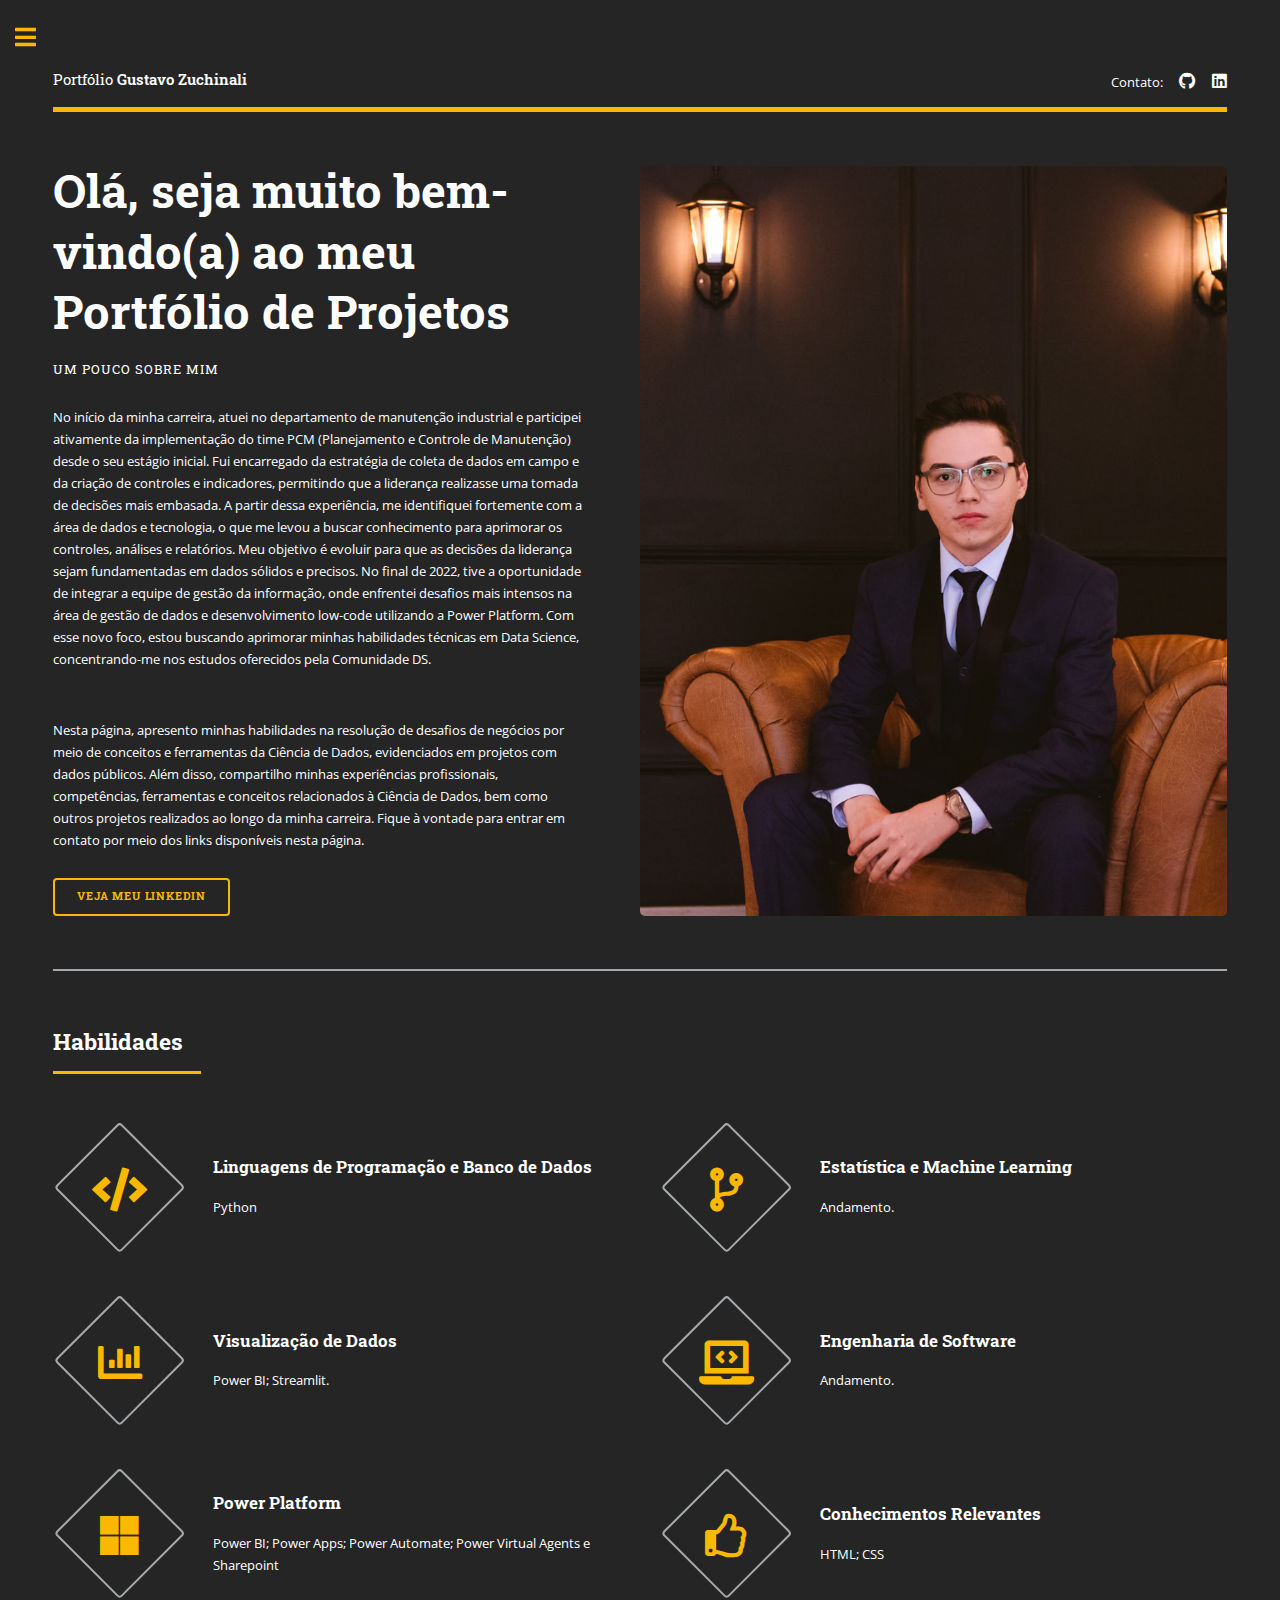
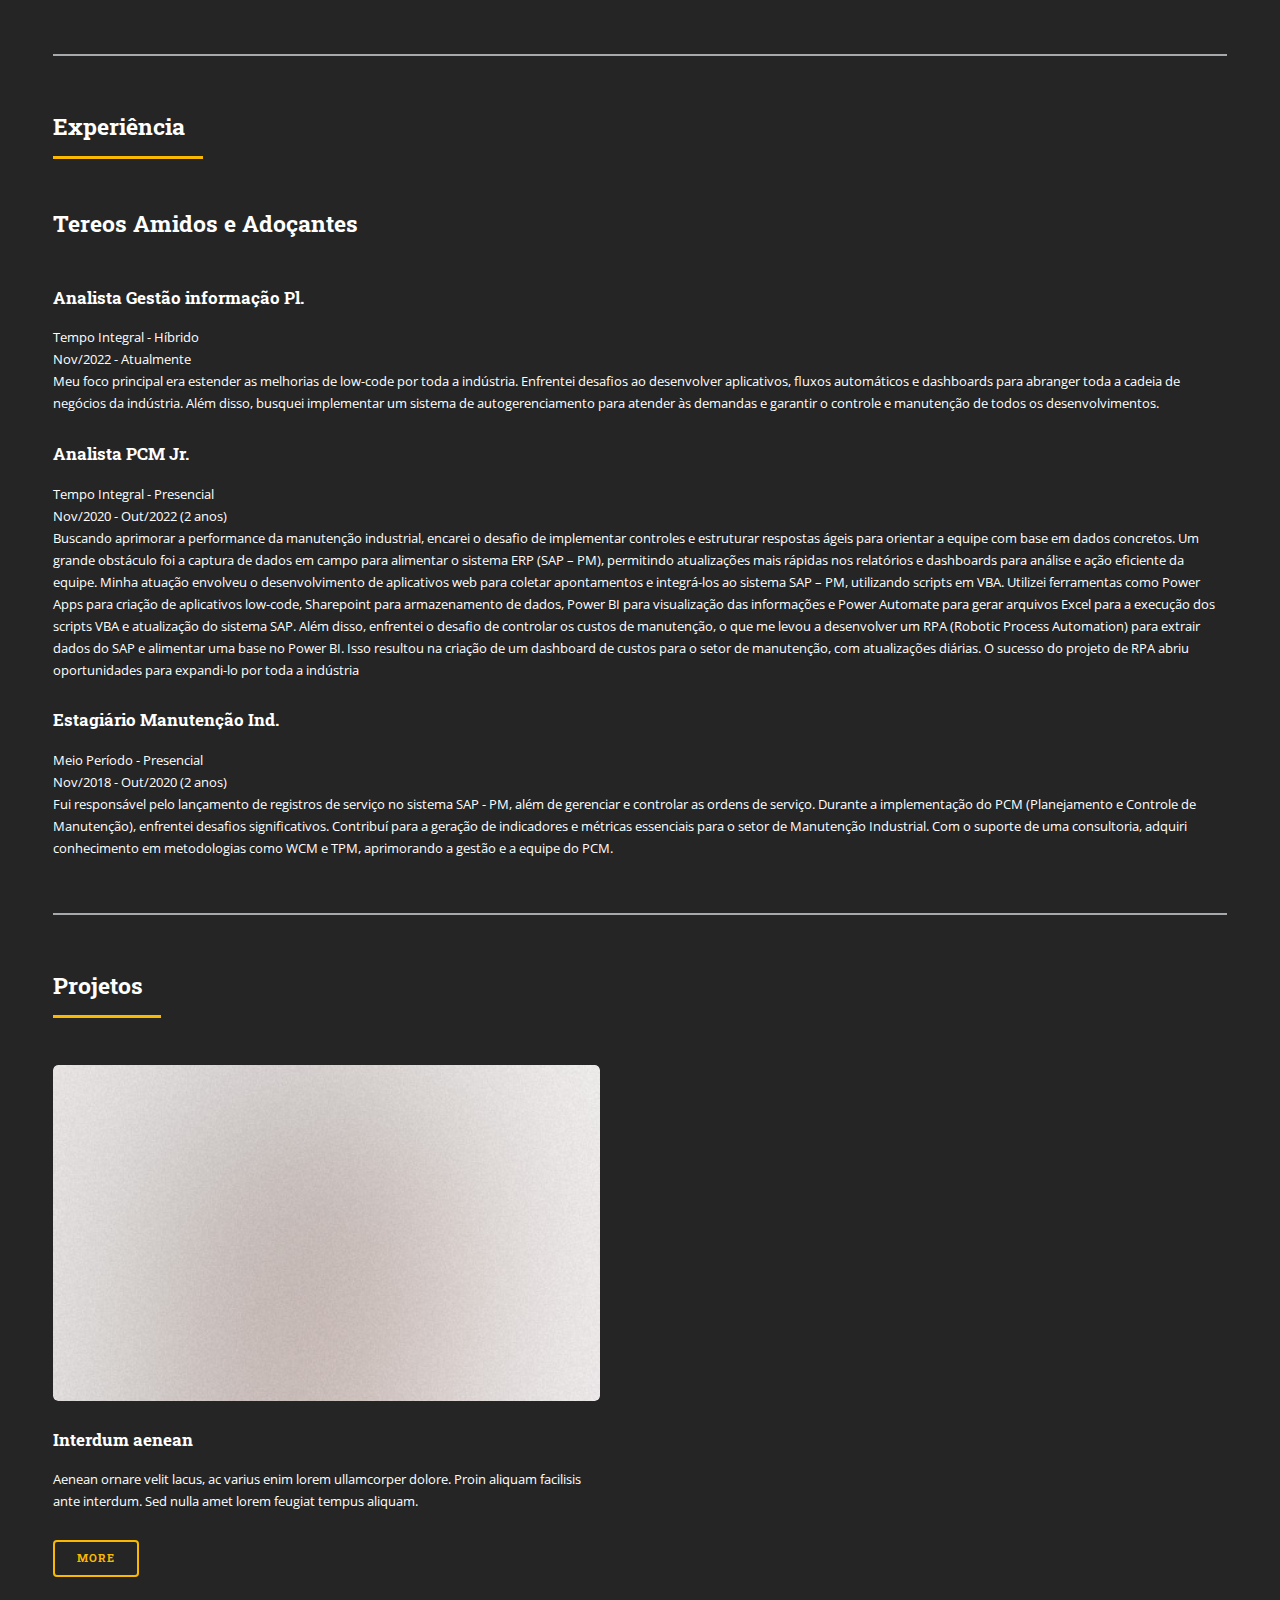
==== commit fb7b7def: "Update index.html" ====
--- a/index.html
+++ b/index.html
@@ -75,7 +75,7 @@
                 de integrar a equipe de gestão da informação, onde enfrentei
                 desafios mais intensos na área de gestão de dados e
                 desenvolvimento low-code utilizando a Power Platform. Com esse
-                novo foco, em 2024, estou buscando aprimorar minhas habilidades
+                novo foco, estou buscando aprimorar minhas habilidades
                 técnicas em Data Science, concentrando-me nos estudos oferecidos
                 pela Comunidade DS.
               </p>
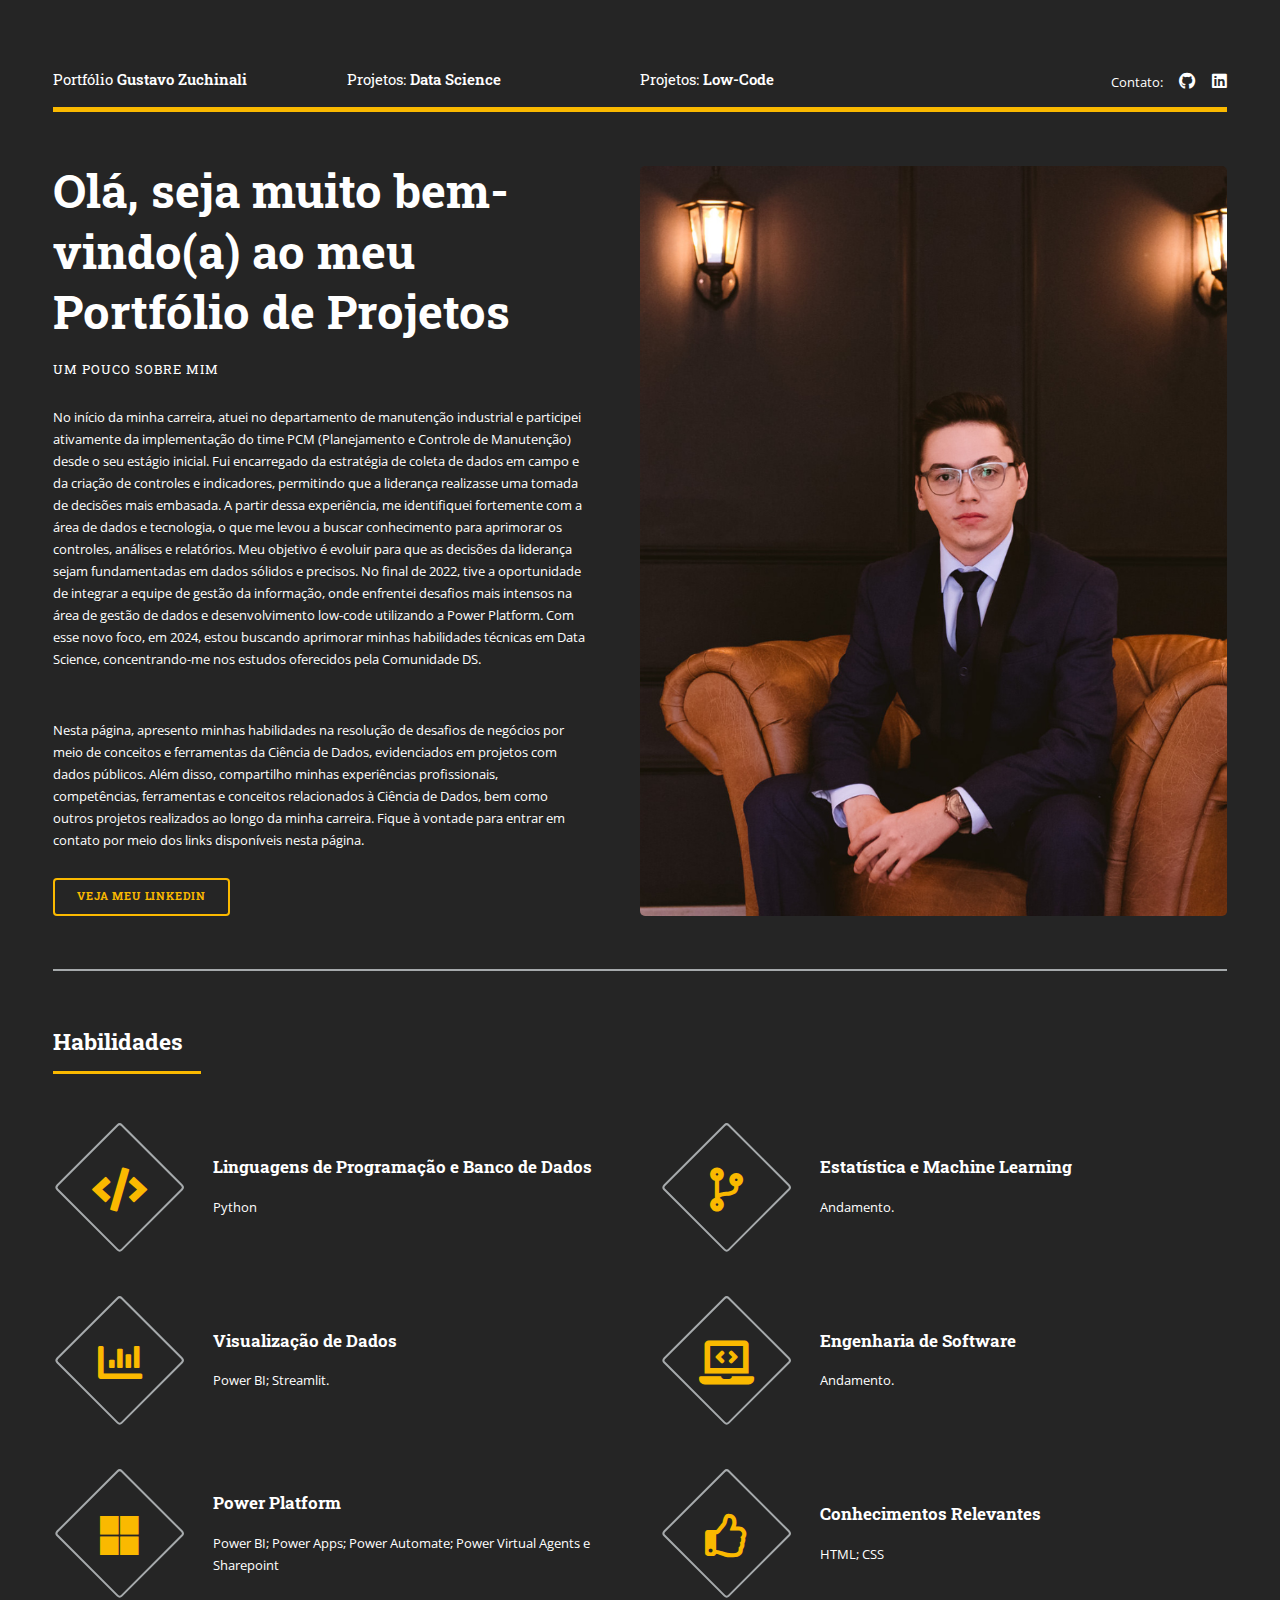
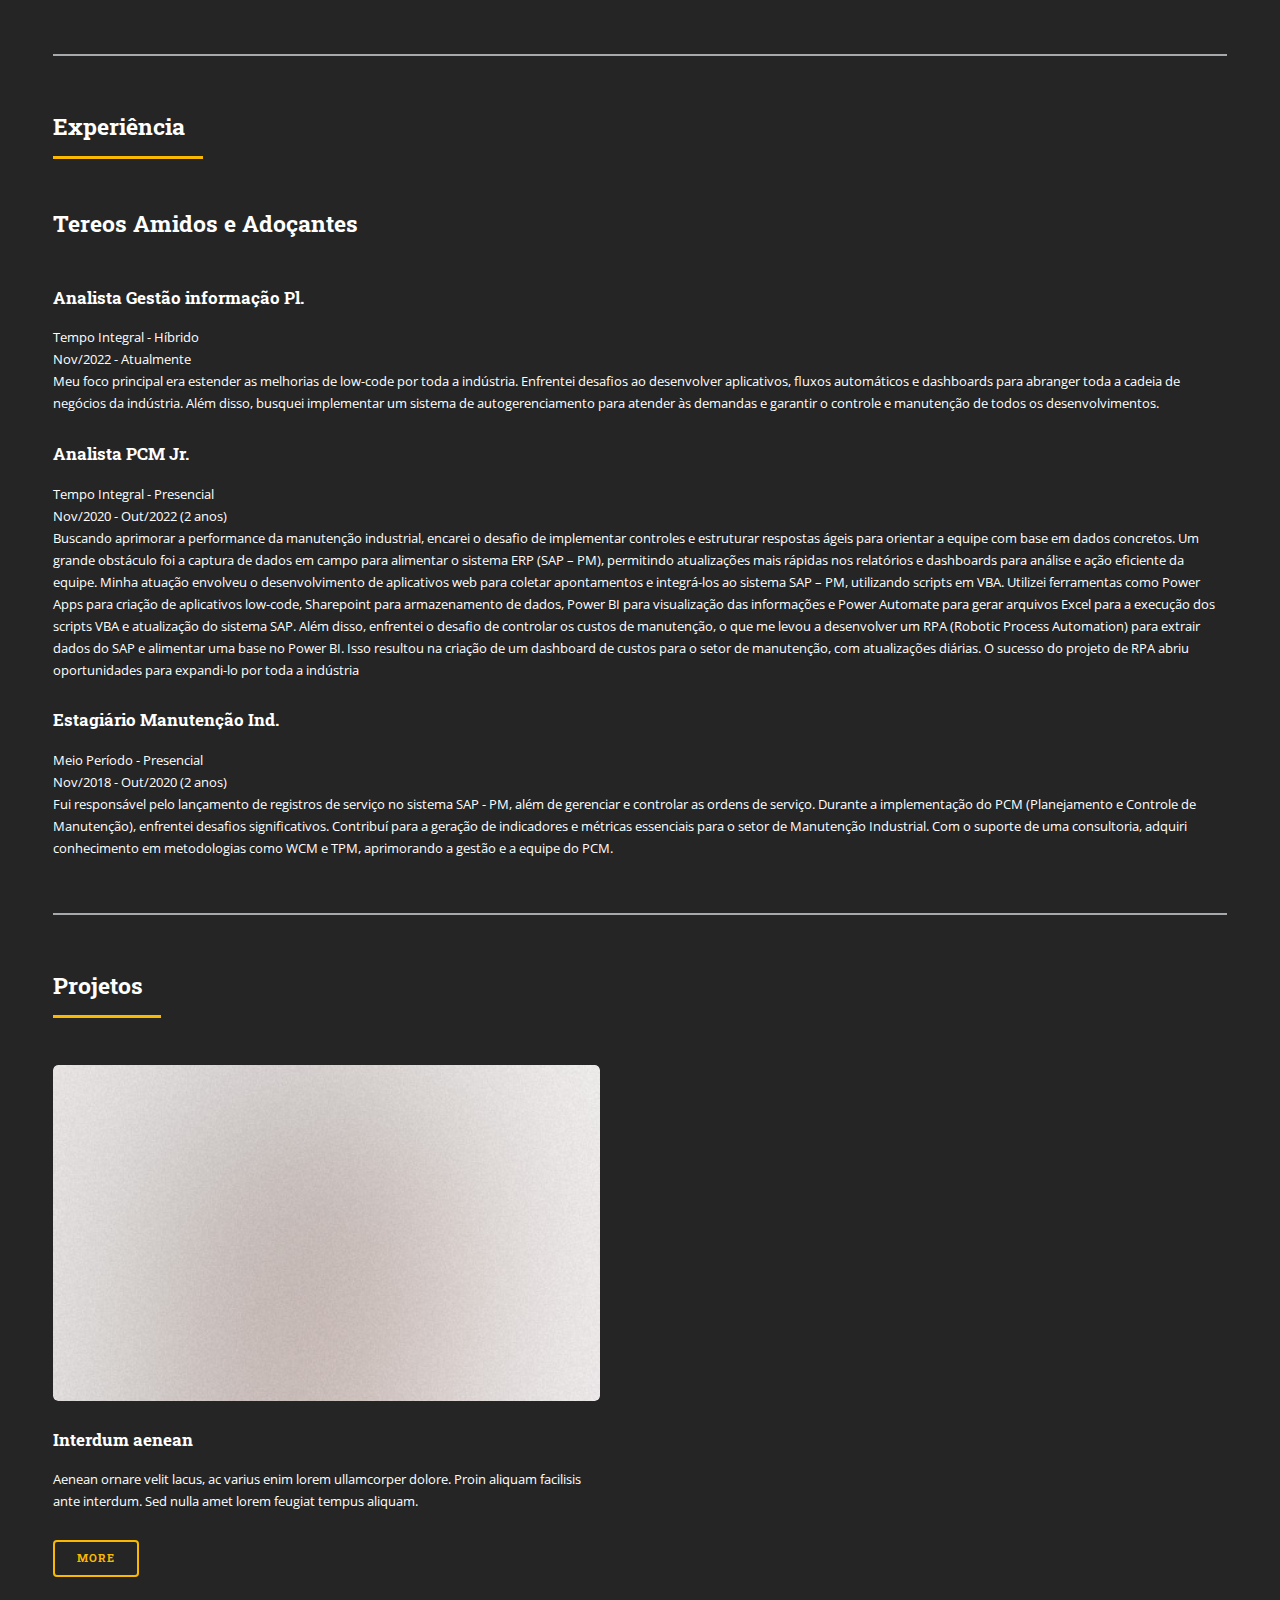
==== commit 4bf0387c: "atualização_projetos" ====
--- a/index.html
+++ b/index.html
@@ -30,6 +30,12 @@
             <a href="index.html" class="logo">
               Portfólio <strong>Gustavo Zuchinali</strong></a
             >
+            <a href="projetos-data-sciece.html" class="logo"
+              >Projetos: <strong>Data Science</strong></a
+            >
+            <a href="projetos-low-code.html" class="logo"
+              >Projetos: <strong>Low-Code</strong></a
+            >
             <ul class="icons">
               <li>Contato:</li>
               <li>
@@ -75,7 +81,7 @@
                 de integrar a equipe de gestão da informação, onde enfrentei
                 desafios mais intensos na área de gestão de dados e
                 desenvolvimento low-code utilizando a Power Platform. Com esse
-                novo foco, estou buscando aprimorar minhas habilidades
+                novo foco, em 2024, estou buscando aprimorar minhas habilidades
                 técnicas em Data Science, concentrando-me nos estudos oferecidos
                 pela Comunidade DS.
               </p>
@@ -284,10 +290,10 @@
         </div>
       </div>
 
-      <!-- Sidebar -->
+      <!-- Sidebar 
       <div id="sidebar">
-        <div class="inner">
-          <!-- Menu -->
+        <div class="inner"> -->
+      <!-- Menu 
           <nav id="menu">
             <header class="major">
               <h2>Navegação</h2>
@@ -306,8 +312,8 @@
               </li>
             </ul>
           </nav>
-
-          <!-- Section
+        -->
+      <!-- Section
 								<section>
 									<header class="major">
 										<h2>Ante interdum</h2>
@@ -331,7 +337,7 @@
 									</ul>
 								</section>
 							-->
-          <!-- Section
+      <!-- Section
 								<section>
 									<header class="major">
 										<h2>Get in touch</h2>
@@ -345,7 +351,7 @@
 									</ul>
 								</section>
 							-->
-          <!-- Footer -->
+      <!-- Footer 
           <footer id="footer">
             <p class="copyright">
               &copy; Untitled. All rights reserved. Design:
@@ -353,8 +359,8 @@
               Gustavo Zuchinali.
             </p>
           </footer>
-        </div>
-      </div>
+        </div> 
+      </div> -->
     </div>
 
     <!-- Scripts -->
--- a/assets/css/main.css
+++ b/assets/css/main.css
@@ -5,192 +5,361 @@
 	html5up.net | @ajlkn
 	Free for personal and commercial use under the CCA 3.0 license (html5up.net/license)
 */
-html, body, div, span, applet, object,
-iframe, h1, h2, h3, h4, h5, h6, p, blockquote,
-pre, a, abbr, acronym, address, big, cite,
-code, del, dfn, em, img, ins, kbd, q, s, samp,
-small, strike, strong, sub, sup, tt, var, b,
-u, i, center, dl, dt, dd, ol, ul, li, fieldset,
-form, label, legend, table, caption, tbody,
-tfoot, thead, tr, th, td, article, aside,
-canvas, details, embed, figure, figcaption,
-footer, header, hgroup, menu, nav, output, ruby,
-section, summary, time, mark, audio, video {
+html,
+body,
+div,
+span,
+applet,
+object,
+iframe,
+h1,
+h2,
+h3,
+h4,
+h5,
+h6,
+p,
+blockquote,
+pre,
+a,
+abbr,
+acronym,
+address,
+big,
+cite,
+code,
+del,
+dfn,
+em,
+img,
+ins,
+kbd,
+q,
+s,
+samp,
+small,
+strike,
+strong,
+sub,
+sup,
+tt,
+var,
+b,
+u,
+i,
+center,
+dl,
+dt,
+dd,
+ol,
+ul,
+li,
+fieldset,
+form,
+label,
+legend,
+table,
+caption,
+tbody,
+tfoot,
+thead,
+tr,
+th,
+td,
+article,
+aside,
+canvas,
+details,
+embed,
+figure,
+figcaption,
+footer,
+header,
+hgroup,
+menu,
+nav,
+output,
+ruby,
+section,
+summary,
+time,
+mark,
+audio,
+video {
   margin: 0;
   padding: 0;
   border: 0;
   font-size: 100%;
   font: inherit;
-  vertical-align: baseline; }
-
-article, aside, details, figcaption, figure,
-footer, header, hgroup, menu, nav, section {
-  display: block; }
+  vertical-align: baseline;
+}
+
+article,
+aside,
+details,
+figcaption,
+figure,
+footer,
+header,
+hgroup,
+menu,
+nav,
+section {
+  display: block;
+}
 
 body {
-  line-height: 1; }
-
-ol, ul {
-  list-style: none; }
-
-blockquote, q {
-  quotes: none; }
-  blockquote:before, blockquote:after, q:before, q:after {
-    content: '';
-    content: none; }
+  line-height: 1;
+}
+
+ol,
+ul {
+  list-style: none;
+}
+
+blockquote,
+q {
+  quotes: none;
+}
+blockquote:before,
+blockquote:after,
+q:before,
+q:after {
+  content: "";
+  content: none;
+}
 
 table {
   border-collapse: collapse;
-  border-spacing: 0; }
+  border-spacing: 0;
+}
 
 body {
-  -webkit-text-size-adjust: none; }
+  -webkit-text-size-adjust: none;
+}
 
 mark {
   background-color: transparent;
-  color: inherit; }
+  color: inherit;
+}
 
 input::-moz-focus-inner {
   border: 0;
-  padding: 0; }
-
-input, select, textarea {
+  padding: 0;
+}
+
+input,
+select,
+textarea {
   -moz-appearance: none;
   -webkit-appearance: none;
   -ms-appearance: none;
-  appearance: none; }
+  appearance: none;
+}
 
 /* Basic */
 @-ms-viewport {
-  width: device-width; }
+  width: device-width;
+}
 
 body {
-  -ms-overflow-style: scrollbar; }
+  -ms-overflow-style: scrollbar;
+}
 
 @media screen and (max-width: 480px) {
-  html, body {
-    min-width: 320px; } }
+  html,
+  body {
+    min-width: 320px;
+  }
+}
 
 html {
-  box-sizing: border-box; }
-
-*, *:before, *:after {
-  box-sizing: inherit; }
+  box-sizing: border-box;
+}
+
+*,
+*:before,
+*:after {
+  box-sizing: inherit;
+}
 
 body {
-  background: #252525; }
-  body.is-preload *, body.is-preload *:before, body.is-preload *:after, body.is-resizing *, body.is-resizing *:before, body.is-resizing *:after {
-    -moz-animation: none !important;
-    -webkit-animation: none !important;
-    -ms-animation: none !important;
-    animation: none !important;
-    -moz-transition: none !important;
-    -webkit-transition: none !important;
-    -ms-transition: none !important;
-    transition: none !important; }
+  background: #252525;
+}
+body.is-preload *,
+body.is-preload *:before,
+body.is-preload *:after,
+body.is-resizing *,
+body.is-resizing *:before,
+body.is-resizing *:after {
+  -moz-animation: none !important;
+  -webkit-animation: none !important;
+  -ms-animation: none !important;
+  animation: none !important;
+  -moz-transition: none !important;
+  -webkit-transition: none !important;
+  -ms-transition: none !important;
+  transition: none !important;
+}
 
 /* Type - Letras */
-body, input, select, textarea {
+body,
+input,
+select,
+textarea {
   color: #fff;
   font-family: "Open Sans", sans-serif;
   font-size: 13pt;
   font-weight: 400;
-  line-height: 1.65; }
-  @media screen and (max-width: 1680px) {
-    body, input, select, textarea {
-      font-size: 11pt; } }
-  @media screen and (max-width: 1280px) {
-    body, input, select, textarea {
-      font-size: 10pt; } }
-  @media screen and (max-width: 360px) {
-    body, input, select, textarea {
-      font-size: 9pt; } }
+  line-height: 1.65;
+}
+@media screen and (max-width: 1680px) {
+  body,
+  input,
+  select,
+  textarea {
+    font-size: 11pt;
+  }
+}
+@media screen and (max-width: 1280px) {
+  body,
+  input,
+  select,
+  textarea {
+    font-size: 10pt;
+  }
+}
+@media screen and (max-width: 360px) {
+  body,
+  input,
+  select,
+  textarea {
+    font-size: 9pt;
+  }
+}
 
 a {
   -moz-transition: color 0.2s ease-in-out, border-bottom-color 0.2s ease-in-out;
-  -webkit-transition: color 0.2s ease-in-out, border-bottom-color 0.2s ease-in-out;
+  -webkit-transition: color 0.2s ease-in-out,
+    border-bottom-color 0.2s ease-in-out;
   -ms-transition: color 0.2s ease-in-out, border-bottom-color 0.2s ease-in-out;
   transition: color 0.2s ease-in-out, border-bottom-color 0.2s ease-in-out;
   border-bottom: dotted 1px;
   color: #fab900;
-  text-decoration: none; }
-  a:hover {
-    border-bottom-color: #fab900;
-    color: #fab900 !important; }
-    a:hover strong {
-      color: inherit; }
-
-strong, b {
+  text-decoration: none;
+}
+a:hover {
+  border-bottom-color: #fab900;
+  color: #fab900 !important;
+}
+a:hover strong {
+  color: inherit;
+}
+
+strong,
+b {
   color: #fff;
-  font-weight: 600; }
-
-em, i {
-  font-style: italic; }
+  font-weight: 600;
+}
+
+em,
+i {
+  font-style: italic;
+}
 
 p {
-  margin: 0 0 2em 0; }
-
-h1, h2, h3, h4, h5, h6 {
+  margin: 0 0 2em 0;
+}
+
+h1,
+h2,
+h3,
+h4,
+h5,
+h6 {
   color: #fff;
   font-family: "Roboto Slab", serif;
   font-weight: 700;
   line-height: 1.5;
-  margin: 0 0 1em 0; }
-  h1 a, h2 a, h3 a, h4 a, h5 a, h6 a {
-    color: inherit;
-    text-decoration: none;
-    border-bottom: 0; }
+  margin: 0 0 1em 0;
+}
+h1 a,
+h2 a,
+h3 a,
+h4 a,
+h5 a,
+h6 a {
+  color: inherit;
+  text-decoration: none;
+  border-bottom: 0;
+}
 
 h1 {
   font-size: 4em;
   margin: 0 0 0.5em 0;
-  line-height: 1.3; }
+  line-height: 1.3;
+}
 
 h2 {
-  font-size: 1.75em; }
+  font-size: 1.75em;
+}
 
 h3 {
-  font-size: 1.25em; }
+  font-size: 1.25em;
+}
 
 h4 {
-  font-size: 1.1em; }
+  font-size: 1.1em;
+}
 
 h5 {
-  font-size: 0.9em; }
+  font-size: 0.9em;
+}
 
 h6 {
-  font-size: 0.7em; }
+  font-size: 0.7em;
+}
 
 @media screen and (max-width: 1680px) {
   h1 {
-    font-size: 3.5em; } }
+    font-size: 3.5em;
+  }
+}
 
 @media screen and (max-width: 980px) {
   h1 {
-    font-size: 3.25em; } }
+    font-size: 3.25em;
+  }
+}
 
 @media screen and (max-width: 736px) {
   h1 {
     font-size: 2em;
-    line-height: 1.4; }
+    line-height: 1.4;
+  }
   h2 {
-    font-size: 1.5em; } }
+    font-size: 1.5em;
+  }
+}
 
 sub {
   font-size: 0.8em;
   position: relative;
-  top: 0.5em; }
+  top: 0.5em;
+}
 
 sup {
   font-size: 0.8em;
   position: relative;
-  top: -0.5em; }
+  top: -0.5em;
+}
 
 blockquote {
   border-left: solid 3px rgba(210, 215, 217, 0.75);
   font-style: italic;
   margin: 0 0 2em 0;
-  padding: 0.5em 0 0.5em 2em; }
+  padding: 0.5em 0 0.5em 2em;
+}
 
 code {
   background: rgba(230, 235, 237, 0.25);
@@ -199,795 +368,1158 @@
   font-family: "Courier New", monospace;
   font-size: 0.9em;
   margin: 0 0.25em;
-  padding: 0.25em 0.65em; }
+  padding: 0.25em 0.65em;
+}
 
 pre {
   -webkit-overflow-scrolling: touch;
   font-family: "Courier New", monospace;
   font-size: 0.9em;
-  margin: 0 0 2em 0; }
-  pre code {
-    display: block;
-    line-height: 1.75;
-    padding: 1em 1.5em;
-    overflow-x: auto; }
+  margin: 0 0 2em 0;
+}
+pre code {
+  display: block;
+  line-height: 1.75;
+  padding: 1em 1.5em;
+  overflow-x: auto;
+}
 
 hr {
   border: 0;
   border-bottom: solid 1px rgba(210, 215, 217, 0.75);
-  margin: 2em 0; }
-  hr.major {
-    margin: 3em 0; }
+  margin: 2em 0;
+}
+hr.major {
+  margin: 3em 0;
+}
 
 .align-left {
-  text-align: left; }
+  text-align: left;
+}
 
 .align-center {
-  text-align: center; }
+  text-align: center;
+}
 
 .align-right {
-  text-align: right; }
+  text-align: right;
+}
 
 /* Row */
 .row {
   display: flex;
   flex-wrap: wrap;
   box-sizing: border-box;
-  align-items: stretch; }
+  align-items: stretch;
+}
+.row > * {
+  box-sizing: border-box;
+}
+.row.gtr-uniform > * > :last-child {
+  margin-bottom: 0;
+}
+.row.aln-left {
+  justify-content: flex-start;
+}
+.row.aln-center {
+  justify-content: center;
+}
+.row.aln-right {
+  justify-content: flex-end;
+}
+.row.aln-top {
+  align-items: flex-start;
+}
+.row.aln-middle {
+  align-items: center;
+}
+.row.aln-bottom {
+  align-items: flex-end;
+}
+.row > .imp {
+  order: -1;
+}
+.row > .col-1 {
+  width: 8.33333%;
+}
+.row > .off-1 {
+  margin-left: 8.33333%;
+}
+.row > .col-2 {
+  width: 16.66667%;
+}
+.row > .off-2 {
+  margin-left: 16.66667%;
+}
+.row > .col-3 {
+  width: 25%;
+}
+.row > .off-3 {
+  margin-left: 25%;
+}
+.row > .col-4 {
+  width: 33.33333%;
+}
+.row > .off-4 {
+  margin-left: 33.33333%;
+}
+.row > .col-5 {
+  width: 41.66667%;
+}
+.row > .off-5 {
+  margin-left: 41.66667%;
+}
+.row > .col-6 {
+  width: 50%;
+}
+.row > .off-6 {
+  margin-left: 50%;
+}
+.row > .col-7 {
+  width: 58.33333%;
+}
+.row > .off-7 {
+  margin-left: 58.33333%;
+}
+.row > .col-8 {
+  width: 66.66667%;
+}
+.row > .off-8 {
+  margin-left: 66.66667%;
+}
+.row > .col-9 {
+  width: 75%;
+}
+.row > .off-9 {
+  margin-left: 75%;
+}
+.row > .col-10 {
+  width: 83.33333%;
+}
+.row > .off-10 {
+  margin-left: 83.33333%;
+}
+.row > .col-11 {
+  width: 91.66667%;
+}
+.row > .off-11 {
+  margin-left: 91.66667%;
+}
+.row > .col-12 {
+  width: 100%;
+}
+.row > .off-12 {
+  margin-left: 100%;
+}
+.row.gtr-0 {
+  margin-top: 0;
+  margin-left: 0em;
+}
+.row.gtr-0 > * {
+  padding: 0 0 0 0em;
+}
+.row.gtr-0.gtr-uniform {
+  margin-top: 0em;
+}
+.row.gtr-0.gtr-uniform > * {
+  padding-top: 0em;
+}
+.row.gtr-25 {
+  margin-top: 0;
+  margin-left: -0.375em;
+}
+.row.gtr-25 > * {
+  padding: 0 0 0 0.375em;
+}
+.row.gtr-25.gtr-uniform {
+  margin-top: -0.375em;
+}
+.row.gtr-25.gtr-uniform > * {
+  padding-top: 0.375em;
+}
+.row.gtr-50 {
+  margin-top: 0;
+  margin-left: -0.75em;
+}
+.row.gtr-50 > * {
+  padding: 0 0 0 0.75em;
+}
+.row.gtr-50.gtr-uniform {
+  margin-top: -0.75em;
+}
+.row.gtr-50.gtr-uniform > * {
+  padding-top: 0.75em;
+}
+.row {
+  margin-top: 0;
+  margin-left: -1.5em;
+}
+.row > * {
+  padding: 0 0 0 1.5em;
+}
+.row.gtr-uniform {
+  margin-top: -1.5em;
+}
+.row.gtr-uniform > * {
+  padding-top: 1.5em;
+}
+.row.gtr-150 {
+  margin-top: 0;
+  margin-left: -2.25em;
+}
+.row.gtr-150 > * {
+  padding: 0 0 0 2.25em;
+}
+.row.gtr-150.gtr-uniform {
+  margin-top: -2.25em;
+}
+.row.gtr-150.gtr-uniform > * {
+  padding-top: 2.25em;
+}
+.row.gtr-200 {
+  margin-top: 0;
+  margin-left: -3em;
+}
+.row.gtr-200 > * {
+  padding: 0 0 0 3em;
+}
+.row.gtr-200.gtr-uniform {
+  margin-top: -3em;
+}
+.row.gtr-200.gtr-uniform > * {
+  padding-top: 3em;
+}
+@media screen and (max-width: 1680px) {
+  .row {
+    display: flex;
+    flex-wrap: wrap;
+    box-sizing: border-box;
+    align-items: stretch;
+  }
   .row > * {
-    box-sizing: border-box; }
+    box-sizing: border-box;
+  }
   .row.gtr-uniform > * > :last-child {
-    margin-bottom: 0; }
+    margin-bottom: 0;
+  }
   .row.aln-left {
-    justify-content: flex-start; }
+    justify-content: flex-start;
+  }
   .row.aln-center {
-    justify-content: center; }
+    justify-content: center;
+  }
   .row.aln-right {
-    justify-content: flex-end; }
+    justify-content: flex-end;
+  }
   .row.aln-top {
-    align-items: flex-start; }
+    align-items: flex-start;
+  }
   .row.aln-middle {
-    align-items: center; }
+    align-items: center;
+  }
   .row.aln-bottom {
-    align-items: flex-end; }
-  .row > .imp {
-    order: -1; }
-  .row > .col-1 {
-    width: 8.33333%; }
-  .row > .off-1 {
-    margin-left: 8.33333%; }
-  .row > .col-2 {
-    width: 16.66667%; }
-  .row > .off-2 {
-    margin-left: 16.66667%; }
-  .row > .col-3 {
-    width: 25%; }
-  .row > .off-3 {
-    margin-left: 25%; }
-  .row > .col-4 {
-    width: 33.33333%; }
-  .row > .off-4 {
-    margin-left: 33.33333%; }
-  .row > .col-5 {
-    width: 41.66667%; }
-  .row > .off-5 {
-    margin-left: 41.66667%; }
-  .row > .col-6 {
-    width: 50%; }
-  .row > .off-6 {
-    margin-left: 50%; }
-  .row > .col-7 {
-    width: 58.33333%; }
-  .row > .off-7 {
-    margin-left: 58.33333%; }
-  .row > .col-8 {
-    width: 66.66667%; }
-  .row > .off-8 {
-    margin-left: 66.66667%; }
-  .row > .col-9 {
-    width: 75%; }
-  .row > .off-9 {
-    margin-left: 75%; }
-  .row > .col-10 {
-    width: 83.33333%; }
-  .row > .off-10 {
-    margin-left: 83.33333%; }
-  .row > .col-11 {
-    width: 91.66667%; }
-  .row > .off-11 {
-    margin-left: 91.66667%; }
-  .row > .col-12 {
-    width: 100%; }
-  .row > .off-12 {
-    margin-left: 100%; }
+    align-items: flex-end;
+  }
+  .row > .imp-xlarge {
+    order: -1;
+  }
+  .row > .col-1-xlarge {
+    width: 8.33333%;
+  }
+  .row > .off-1-xlarge {
+    margin-left: 8.33333%;
+  }
+  .row > .col-2-xlarge {
+    width: 16.66667%;
+  }
+  .row > .off-2-xlarge {
+    margin-left: 16.66667%;
+  }
+  .row > .col-3-xlarge {
+    width: 25%;
+  }
+  .row > .off-3-xlarge {
+    margin-left: 25%;
+  }
+  .row > .col-4-xlarge {
+    width: 33.33333%;
+  }
+  .row > .off-4-xlarge {
+    margin-left: 33.33333%;
+  }
+  .row > .col-5-xlarge {
+    width: 41.66667%;
+  }
+  .row > .off-5-xlarge {
+    margin-left: 41.66667%;
+  }
+  .row > .col-6-xlarge {
+    width: 50%;
+  }
+  .row > .off-6-xlarge {
+    margin-left: 50%;
+  }
+  .row > .col-7-xlarge {
+    width: 58.33333%;
+  }
+  .row > .off-7-xlarge {
+    margin-left: 58.33333%;
+  }
+  .row > .col-8-xlarge {
+    width: 66.66667%;
+  }
+  .row > .off-8-xlarge {
+    margin-left: 66.66667%;
+  }
+  .row > .col-9-xlarge {
+    width: 75%;
+  }
+  .row > .off-9-xlarge {
+    margin-left: 75%;
+  }
+  .row > .col-10-xlarge {
+    width: 83.33333%;
+  }
+  .row > .off-10-xlarge {
+    margin-left: 83.33333%;
+  }
+  .row > .col-11-xlarge {
+    width: 91.66667%;
+  }
+  .row > .off-11-xlarge {
+    margin-left: 91.66667%;
+  }
+  .row > .col-12-xlarge {
+    width: 100%;
+  }
+  .row > .off-12-xlarge {
+    margin-left: 100%;
+  }
   .row.gtr-0 {
     margin-top: 0;
-    margin-left: 0em; }
-    .row.gtr-0 > * {
-      padding: 0 0 0 0em; }
-    .row.gtr-0.gtr-uniform {
-      margin-top: 0em; }
-      .row.gtr-0.gtr-uniform > * {
-        padding-top: 0em; }
+    margin-left: 0em;
+  }
+  .row.gtr-0 > * {
+    padding: 0 0 0 0em;
+  }
+  .row.gtr-0.gtr-uniform {
+    margin-top: 0em;
+  }
+  .row.gtr-0.gtr-uniform > * {
+    padding-top: 0em;
+  }
   .row.gtr-25 {
     margin-top: 0;
-    margin-left: -0.375em; }
-    .row.gtr-25 > * {
-      padding: 0 0 0 0.375em; }
-    .row.gtr-25.gtr-uniform {
-      margin-top: -0.375em; }
-      .row.gtr-25.gtr-uniform > * {
-        padding-top: 0.375em; }
+    margin-left: -0.375em;
+  }
+  .row.gtr-25 > * {
+    padding: 0 0 0 0.375em;
+  }
+  .row.gtr-25.gtr-uniform {
+    margin-top: -0.375em;
+  }
+  .row.gtr-25.gtr-uniform > * {
+    padding-top: 0.375em;
+  }
   .row.gtr-50 {
     margin-top: 0;
-    margin-left: -0.75em; }
-    .row.gtr-50 > * {
-      padding: 0 0 0 0.75em; }
-    .row.gtr-50.gtr-uniform {
-      margin-top: -0.75em; }
-      .row.gtr-50.gtr-uniform > * {
-        padding-top: 0.75em; }
+    margin-left: -0.75em;
+  }
+  .row.gtr-50 > * {
+    padding: 0 0 0 0.75em;
+  }
+  .row.gtr-50.gtr-uniform {
+    margin-top: -0.75em;
+  }
+  .row.gtr-50.gtr-uniform > * {
+    padding-top: 0.75em;
+  }
   .row {
     margin-top: 0;
-    margin-left: -1.5em; }
-    .row > * {
-      padding: 0 0 0 1.5em; }
-    .row.gtr-uniform {
-      margin-top: -1.5em; }
-      .row.gtr-uniform > * {
-        padding-top: 1.5em; }
+    margin-left: -1.5em;
+  }
+  .row > * {
+    padding: 0 0 0 1.5em;
+  }
+  .row.gtr-uniform {
+    margin-top: -1.5em;
+  }
+  .row.gtr-uniform > * {
+    padding-top: 1.5em;
+  }
   .row.gtr-150 {
     margin-top: 0;
-    margin-left: -2.25em; }
-    .row.gtr-150 > * {
-      padding: 0 0 0 2.25em; }
-    .row.gtr-150.gtr-uniform {
-      margin-top: -2.25em; }
-      .row.gtr-150.gtr-uniform > * {
-        padding-top: 2.25em; }
+    margin-left: -2.25em;
+  }
+  .row.gtr-150 > * {
+    padding: 0 0 0 2.25em;
+  }
+  .row.gtr-150.gtr-uniform {
+    margin-top: -2.25em;
+  }
+  .row.gtr-150.gtr-uniform > * {
+    padding-top: 2.25em;
+  }
   .row.gtr-200 {
     margin-top: 0;
-    margin-left: -3em; }
-    .row.gtr-200 > * {
-      padding: 0 0 0 3em; }
-    .row.gtr-200.gtr-uniform {
-      margin-top: -3em; }
-      .row.gtr-200.gtr-uniform > * {
-        padding-top: 3em; }
-  @media screen and (max-width: 1680px) {
-    .row {
-      display: flex;
-      flex-wrap: wrap;
-      box-sizing: border-box;
-      align-items: stretch; }
-      .row > * {
-        box-sizing: border-box; }
-      .row.gtr-uniform > * > :last-child {
-        margin-bottom: 0; }
-      .row.aln-left {
-        justify-content: flex-start; }
-      .row.aln-center {
-        justify-content: center; }
-      .row.aln-right {
-        justify-content: flex-end; }
-      .row.aln-top {
-        align-items: flex-start; }
-      .row.aln-middle {
-        align-items: center; }
-      .row.aln-bottom {
-        align-items: flex-end; }
-      .row > .imp-xlarge {
-        order: -1; }
-      .row > .col-1-xlarge {
-        width: 8.33333%; }
-      .row > .off-1-xlarge {
-        margin-left: 8.33333%; }
-      .row > .col-2-xlarge {
-        width: 16.66667%; }
-      .row > .off-2-xlarge {
-        margin-left: 16.66667%; }
-      .row > .col-3-xlarge {
-        width: 25%; }
-      .row > .off-3-xlarge {
-        margin-left: 25%; }
-      .row > .col-4-xlarge {
-        width: 33.33333%; }
-      .row > .off-4-xlarge {
-        margin-left: 33.33333%; }
-      .row > .col-5-xlarge {
-        width: 41.66667%; }
-      .row > .off-5-xlarge {
-        margin-left: 41.66667%; }
-      .row > .col-6-xlarge {
-        width: 50%; }
-      .row > .off-6-xlarge {
-        margin-left: 50%; }
-      .row > .col-7-xlarge {
-        width: 58.33333%; }
-      .row > .off-7-xlarge {
-        margin-left: 58.33333%; }
-      .row > .col-8-xlarge {
-        width: 66.66667%; }
-      .row > .off-8-xlarge {
-        margin-left: 66.66667%; }
-      .row > .col-9-xlarge {
-        width: 75%; }
-      .row > .off-9-xlarge {
-        margin-left: 75%; }
-      .row > .col-10-xlarge {
-        width: 83.33333%; }
-      .row > .off-10-xlarge {
-        margin-left: 83.33333%; }
-      .row > .col-11-xlarge {
-        width: 91.66667%; }
-      .row > .off-11-xlarge {
-        margin-left: 91.66667%; }
-      .row > .col-12-xlarge {
-        width: 100%; }
-      .row > .off-12-xlarge {
-        margin-left: 100%; }
-      .row.gtr-0 {
-        margin-top: 0;
-        margin-left: 0em; }
-        .row.gtr-0 > * {
-          padding: 0 0 0 0em; }
-        .row.gtr-0.gtr-uniform {
-          margin-top: 0em; }
-          .row.gtr-0.gtr-uniform > * {
-            padding-top: 0em; }
-      .row.gtr-25 {
-        margin-top: 0;
-        margin-left: -0.375em; }
-        .row.gtr-25 > * {
-          padding: 0 0 0 0.375em; }
-        .row.gtr-25.gtr-uniform {
-          margin-top: -0.375em; }
-          .row.gtr-25.gtr-uniform > * {
-            padding-top: 0.375em; }
-      .row.gtr-50 {
-        margin-top: 0;
-        margin-left: -0.75em; }
-        .row.gtr-50 > * {
-          padding: 0 0 0 0.75em; }
-        .row.gtr-50.gtr-uniform {
-          margin-top: -0.75em; }
-          .row.gtr-50.gtr-uniform > * {
-            padding-top: 0.75em; }
-      .row {
-        margin-top: 0;
-        margin-left: -1.5em; }
-        .row > * {
-          padding: 0 0 0 1.5em; }
-        .row.gtr-uniform {
-          margin-top: -1.5em; }
-          .row.gtr-uniform > * {
-            padding-top: 1.5em; }
-      .row.gtr-150 {
-        margin-top: 0;
-        margin-left: -2.25em; }
-        .row.gtr-150 > * {
-          padding: 0 0 0 2.25em; }
-        .row.gtr-150.gtr-uniform {
-          margin-top: -2.25em; }
-          .row.gtr-150.gtr-uniform > * {
-            padding-top: 2.25em; }
-      .row.gtr-200 {
-        margin-top: 0;
-        margin-left: -3em; }
-        .row.gtr-200 > * {
-          padding: 0 0 0 3em; }
-        .row.gtr-200.gtr-uniform {
-          margin-top: -3em; }
-          .row.gtr-200.gtr-uniform > * {
-            padding-top: 3em; } }
-  @media screen and (max-width: 1280px) {
-    .row {
-      display: flex;
-      flex-wrap: wrap;
-      box-sizing: border-box;
-      align-items: stretch; }
-      .row > * {
-        box-sizing: border-box; }
-      .row.gtr-uniform > * > :last-child {
-        margin-bottom: 0; }
-      .row.aln-left {
-        justify-content: flex-start; }
-      .row.aln-center {
-        justify-content: center; }
-      .row.aln-right {
-        justify-content: flex-end; }
-      .row.aln-top {
-        align-items: flex-start; }
-      .row.aln-middle {
-        align-items: center; }
-      .row.aln-bottom {
-        align-items: flex-end; }
-      .row > .imp-large {
-        order: -1; }
-      .row > .col-1-large {
-        width: 8.33333%; }
-      .row > .off-1-large {
-        margin-left: 8.33333%; }
-      .row > .col-2-large {
-        width: 16.66667%; }
-      .row > .off-2-large {
-        margin-left: 16.66667%; }
-      .row > .col-3-large {
-        width: 25%; }
-      .row > .off-3-large {
-        margin-left: 25%; }
-      .row > .col-4-large {
-        width: 33.33333%; }
-      .row > .off-4-large {
-        margin-left: 33.33333%; }
-      .row > .col-5-large {
-        width: 41.66667%; }
-      .row > .off-5-large {
-        margin-left: 41.66667%; }
-      .row > .col-6-large {
-        width: 50%; }
-      .row > .off-6-large {
-        margin-left: 50%; }
-      .row > .col-7-large {
-        width: 58.33333%; }
-      .row > .off-7-large {
-        margin-left: 58.33333%; }
-      .row > .col-8-large {
-        width: 66.66667%; }
-      .row > .off-8-large {
-        margin-left: 66.66667%; }
-      .row > .col-9-large {
-        width: 75%; }
-      .row > .off-9-large {
-        margin-left: 75%; }
-      .row > .col-10-large {
-        width: 83.33333%; }
-      .row > .off-10-large {
-        margin-left: 83.33333%; }
-      .row > .col-11-large {
-        width: 91.66667%; }
-      .row > .off-11-large {
-        margin-left: 91.66667%; }
-      .row > .col-12-large {
-        width: 100%; }
-      .row > .off-12-large {
-        margin-left: 100%; }
-      .row.gtr-0 {
-        margin-top: 0;
-        margin-left: 0em; }
-        .row.gtr-0 > * {
-          padding: 0 0 0 0em; }
-        .row.gtr-0.gtr-uniform {
-          margin-top: 0em; }
-          .row.gtr-0.gtr-uniform > * {
-            padding-top: 0em; }
-      .row.gtr-25 {
-        margin-top: 0;
-        margin-left: -0.375em; }
-        .row.gtr-25 > * {
-          padding: 0 0 0 0.375em; }
-        .row.gtr-25.gtr-uniform {
-          margin-top: -0.375em; }
-          .row.gtr-25.gtr-uniform > * {
-            padding-top: 0.375em; }
-      .row.gtr-50 {
-        margin-top: 0;
-        margin-left: -0.75em; }
-        .row.gtr-50 > * {
-          padding: 0 0 0 0.75em; }
-        .row.gtr-50.gtr-uniform {
-          margin-top: -0.75em; }
-          .row.gtr-50.gtr-uniform > * {
-            padding-top: 0.75em; }
-      .row {
-        margin-top: 0;
-        margin-left: -1.5em; }
-        .row > * {
-          padding: 0 0 0 1.5em; }
-        .row.gtr-uniform {
-          margin-top: -1.5em; }
-          .row.gtr-uniform > * {
-            padding-top: 1.5em; }
-      .row.gtr-150 {
-        margin-top: 0;
-        margin-left: -2.25em; }
-        .row.gtr-150 > * {
-          padding: 0 0 0 2.25em; }
-        .row.gtr-150.gtr-uniform {
-          margin-top: -2.25em; }
-          .row.gtr-150.gtr-uniform > * {
-            padding-top: 2.25em; }
-      .row.gtr-200 {
-        margin-top: 0;
-        margin-left: -3em; }
-        .row.gtr-200 > * {
-          padding: 0 0 0 3em; }
-        .row.gtr-200.gtr-uniform {
-          margin-top: -3em; }
-          .row.gtr-200.gtr-uniform > * {
-            padding-top: 3em; } }
-  @media screen and (max-width: 980px) {
-    .row {
-      display: flex;
-      flex-wrap: wrap;
-      box-sizing: border-box;
-      align-items: stretch; }
-      .row > * {
-        box-sizing: border-box; }
-      .row.gtr-uniform > * > :last-child {
-        margin-bottom: 0; }
-      .row.aln-left {
-        justify-content: flex-start; }
-      .row.aln-center {
-        justify-content: center; }
-      .row.aln-right {
-        justify-content: flex-end; }
-      .row.aln-top {
-        align-items: flex-start; }
-      .row.aln-middle {
-        align-items: center; }
-      .row.aln-bottom {
-        align-items: flex-end; }
-      .row > .imp-medium {
-        order: -1; }
-      .row > .col-1-medium {
-        width: 8.33333%; }
-      .row > .off-1-medium {
-        margin-left: 8.33333%; }
-      .row > .col-2-medium {
-        width: 16.66667%; }
-      .row > .off-2-medium {
-        margin-left: 16.66667%; }
-      .row > .col-3-medium {
-        width: 25%; }
-      .row > .off-3-medium {
-        margin-left: 25%; }
-      .row > .col-4-medium {
-        width: 33.33333%; }
-      .row > .off-4-medium {
-        margin-left: 33.33333%; }
-      .row > .col-5-medium {
-        width: 41.66667%; }
-      .row > .off-5-medium {
-        margin-left: 41.66667%; }
-      .row > .col-6-medium {
-        width: 50%; }
-      .row > .off-6-medium {
-        margin-left: 50%; }
-      .row > .col-7-medium {
-        width: 58.33333%; }
-      .row > .off-7-medium {
-        margin-left: 58.33333%; }
-      .row > .col-8-medium {
-        width: 66.66667%; }
-      .row > .off-8-medium {
-        margin-left: 66.66667%; }
-      .row > .col-9-medium {
-        width: 75%; }
-      .row > .off-9-medium {
-        margin-left: 75%; }
-      .row > .col-10-medium {
-        width: 83.33333%; }
-      .row > .off-10-medium {
-        margin-left: 83.33333%; }
-      .row > .col-11-medium {
-        width: 91.66667%; }
-      .row > .off-11-medium {
-        margin-left: 91.66667%; }
-      .row > .col-12-medium {
-        width: 100%; }
-      .row > .off-12-medium {
-        margin-left: 100%; }
-      .row.gtr-0 {
-        margin-top: 0;
-        margin-left: 0em; }
-        .row.gtr-0 > * {
-          padding: 0 0 0 0em; }
-        .row.gtr-0.gtr-uniform {
-          margin-top: 0em; }
-          .row.gtr-0.gtr-uniform > * {
-            padding-top: 0em; }
-      .row.gtr-25 {
-        margin-top: 0;
-        margin-left: -0.375em; }
-        .row.gtr-25 > * {
-          padding: 0 0 0 0.375em; }
-        .row.gtr-25.gtr-uniform {
-          margin-top: -0.375em; }
-          .row.gtr-25.gtr-uniform > * {
-            padding-top: 0.375em; }
-      .row.gtr-50 {
-        margin-top: 0;
-        margin-left: -0.75em; }
-        .row.gtr-50 > * {
-          padding: 0 0 0 0.75em; }
-        .row.gtr-50.gtr-uniform {
-          margin-top: -0.75em; }
-          .row.gtr-50.gtr-uniform > * {
-            padding-top: 0.75em; }
-      .row {
-        margin-top: 0;
-        margin-left: -1.5em; }
-        .row > * {
-          padding: 0 0 0 1.5em; }
-        .row.gtr-uniform {
-          margin-top: -1.5em; }
-          .row.gtr-uniform > * {
-            padding-top: 1.5em; }
-      .row.gtr-150 {
-        margin-top: 0;
-        margin-left: -2.25em; }
-        .row.gtr-150 > * {
-          padding: 0 0 0 2.25em; }
-        .row.gtr-150.gtr-uniform {
-          margin-top: -2.25em; }
-          .row.gtr-150.gtr-uniform > * {
-            padding-top: 2.25em; }
-      .row.gtr-200 {
-        margin-top: 0;
-        margin-left: -3em; }
-        .row.gtr-200 > * {
-          padding: 0 0 0 3em; }
-        .row.gtr-200.gtr-uniform {
-          margin-top: -3em; }
-          .row.gtr-200.gtr-uniform > * {
-            padding-top: 3em; } }
-  @media screen and (max-width: 736px) {
-    .row {
-      display: flex;
-      flex-wrap: wrap;
-      box-sizing: border-box;
-      align-items: stretch; }
-      .row > * {
-        box-sizing: border-box; }
-      .row.gtr-uniform > * > :last-child {
-        margin-bottom: 0; }
-      .row.aln-left {
-        justify-content: flex-start; }
-      .row.aln-center {
-        justify-content: center; }
-      .row.aln-right {
-        justify-content: flex-end; }
-      .row.aln-top {
-        align-items: flex-start; }
-      .row.aln-middle {
-        align-items: center; }
-      .row.aln-bottom {
-        align-items: flex-end; }
-      .row > .imp-small {
-        order: -1; }
-      .row > .col-1-small {
-        width: 8.33333%; }
-      .row > .off-1-small {
-        margin-left: 8.33333%; }
-      .row > .col-2-small {
-        width: 16.66667%; }
-      .row > .off-2-small {
-        margin-left: 16.66667%; }
-      .row > .col-3-small {
-        width: 25%; }
-      .row > .off-3-small {
-        margin-left: 25%; }
-      .row > .col-4-small {
-        width: 33.33333%; }
-      .row > .off-4-small {
-        margin-left: 33.33333%; }
-      .row > .col-5-small {
-        width: 41.66667%; }
-      .row > .off-5-small {
-        margin-left: 41.66667%; }
-      .row > .col-6-small {
-        width: 50%; }
-      .row > .off-6-small {
-        margin-left: 50%; }
-      .row > .col-7-small {
-        width: 58.33333%; }
-      .row > .off-7-small {
-        margin-left: 58.33333%; }
-      .row > .col-8-small {
-        width: 66.66667%; }
-      .row > .off-8-small {
-        margin-left: 66.66667%; }
-      .row > .col-9-small {
-        width: 75%; }
-      .row > .off-9-small {
-        margin-left: 75%; }
-      .row > .col-10-small {
-        width: 83.33333%; }
-      .row > .off-10-small {
-        margin-left: 83.33333%; }
-      .row > .col-11-small {
-        width: 91.66667%; }
-      .row > .off-11-small {
-        margin-left: 91.66667%; }
-      .row > .col-12-small {
-        width: 100%; }
-      .row > .off-12-small {
-        margin-left: 100%; }
-      .row.gtr-0 {
-        margin-top: 0;
-        margin-left: 0em; }
-        .row.gtr-0 > * {
-          padding: 0 0 0 0em; }
-        .row.gtr-0.gtr-uniform {
-          margin-top: 0em; }
-          .row.gtr-0.gtr-uniform > * {
-            padding-top: 0em; }
-      .row.gtr-25 {
-        margin-top: 0;
-        margin-left: -0.375em; }
-        .row.gtr-25 > * {
-          padding: 0 0 0 0.375em; }
-        .row.gtr-25.gtr-uniform {
-          margin-top: -0.375em; }
-          .row.gtr-25.gtr-uniform > * {
-            padding-top: 0.375em; }
-      .row.gtr-50 {
-        margin-top: 0;
-        margin-left: -0.75em; }
-        .row.gtr-50 > * {
-          padding: 0 0 0 0.75em; }
-        .row.gtr-50.gtr-uniform {
-          margin-top: -0.75em; }
-          .row.gtr-50.gtr-uniform > * {
-            padding-top: 0.75em; }
-      .row {
-        margin-top: 0;
-        margin-left: -1.5em; }
-        .row > * {
-          padding: 0 0 0 1.5em; }
-        .row.gtr-uniform {
-          margin-top: -1.5em; }
-          .row.gtr-uniform > * {
-            padding-top: 1.5em; }
-      .row.gtr-150 {
-        margin-top: 0;
-        margin-left: -2.25em; }
-        .row.gtr-150 > * {
-          padding: 0 0 0 2.25em; }
-        .row.gtr-150.gtr-uniform {
-          margin-top: -2.25em; }
-          .row.gtr-150.gtr-uniform > * {
-            padding-top: 2.25em; }
-      .row.gtr-200 {
-        margin-top: 0;
-        margin-left: -3em; }
-        .row.gtr-200 > * {
-          padding: 0 0 0 3em; }
-        .row.gtr-200.gtr-uniform {
-          margin-top: -3em; }
-          .row.gtr-200.gtr-uniform > * {
-            padding-top: 3em; } }
-  @media screen and (max-width: 480px) {
-    .row {
-      display: flex;
-      flex-wrap: wrap;
-      box-sizing: border-box;
-      align-items: stretch; }
-      .row > * {
-        box-sizing: border-box; }
-      .row.gtr-uniform > * > :last-child {
-        margin-bottom: 0; }
-      .row.aln-left {
-        justify-content: flex-start; }
-      .row.aln-center {
-        justify-content: center; }
-      .row.aln-right {
-        justify-content: flex-end; }
-      .row.aln-top {
-        align-items: flex-start; }
-      .row.aln-middle {
-        align-items: center; }
-      .row.aln-bottom {
-        align-items: flex-end; }
-      .row > .imp-xsmall {
-        order: -1; }
-      .row > .col-1-xsmall {
-        width: 8.33333%; }
-      .row > .off-1-xsmall {
-        margin-left: 8.33333%; }
-      .row > .col-2-xsmall {
-        width: 16.66667%; }
-      .row > .off-2-xsmall {
-        margin-left: 16.66667%; }
-      .row > .col-3-xsmall {
-        width: 25%; }
-      .row > .off-3-xsmall {
-        margin-left: 25%; }
-      .row > .col-4-xsmall {
-        width: 33.33333%; }
-      .row > .off-4-xsmall {
-        margin-left: 33.33333%; }
-      .row > .col-5-xsmall {
-        width: 41.66667%; }
-      .row > .off-5-xsmall {
-        margin-left: 41.66667%; }
-      .row > .col-6-xsmall {
-        width: 50%; }
-      .row > .off-6-xsmall {
-        margin-left: 50%; }
-      .row > .col-7-xsmall {
-        width: 58.33333%; }
-      .row > .off-7-xsmall {
-        margin-left: 58.33333%; }
-      .row > .col-8-xsmall {
-        width: 66.66667%; }
-      .row > .off-8-xsmall {
-        margin-left: 66.66667%; }
-      .row > .col-9-xsmall {
-        width: 75%; }
-      .row > .off-9-xsmall {
-        margin-left: 75%; }
-      .row > .col-10-xsmall {
-        width: 83.33333%; }
-      .row > .off-10-xsmall {
-        margin-left: 83.33333%; }
-      .row > .col-11-xsmall {
-        width: 91.66667%; }
-      .row > .off-11-xsmall {
-        margin-left: 91.66667%; }
-      .row > .col-12-xsmall {
-        width: 100%; }
-      .row > .off-12-xsmall {
-        margin-left: 100%; }
-      .row.gtr-0 {
-        margin-top: 0;
-        margin-left: 0em; }
-        .row.gtr-0 > * {
-          padding: 0 0 0 0em; }
-        .row.gtr-0.gtr-uniform {
-          margin-top: 0em; }
-          .row.gtr-0.gtr-uniform > * {
-            padding-top: 0em; }
-      .row.gtr-25 {
-        margin-top: 0;
-        margin-left: -0.375em; }
-        .row.gtr-25 > * {
-          padding: 0 0 0 0.375em; }
-        .row.gtr-25.gtr-uniform {
-          margin-top: -0.375em; }
-          .row.gtr-25.gtr-uniform > * {
-            padding-top: 0.375em; }
-      .row.gtr-50 {
-        margin-top: 0;
-        margin-left: -0.75em; }
-        .row.gtr-50 > * {
-          padding: 0 0 0 0.75em; }
-        .row.gtr-50.gtr-uniform {
-          margin-top: -0.75em; }
-          .row.gtr-50.gtr-uniform > * {
-            padding-top: 0.75em; }
-      .row {
-        margin-top: 0;
-        margin-left: -1.5em; }
-        .row > * {
-          padding: 0 0 0 1.5em; }
-        .row.gtr-uniform {
-          margin-top: -1.5em; }
-          .row.gtr-uniform > * {
-            padding-top: 1.5em; }
-      .row.gtr-150 {
-        margin-top: 0;
-        margin-left: -2.25em; }
-        .row.gtr-150 > * {
-          padding: 0 0 0 2.25em; }
-        .row.gtr-150.gtr-uniform {
-          margin-top: -2.25em; }
-          .row.gtr-150.gtr-uniform > * {
-            padding-top: 2.25em; }
-      .row.gtr-200 {
-        margin-top: 0;
-        margin-left: -3em; }
-        .row.gtr-200 > * {
-          padding: 0 0 0 3em; }
-        .row.gtr-200.gtr-uniform {
-          margin-top: -3em; }
-          .row.gtr-200.gtr-uniform > * {
-            padding-top: 3em; } }
+    margin-left: -3em;
+  }
+  .row.gtr-200 > * {
+    padding: 0 0 0 3em;
+  }
+  .row.gtr-200.gtr-uniform {
+    margin-top: -3em;
+  }
+  .row.gtr-200.gtr-uniform > * {
+    padding-top: 3em;
+  }
+}
+@media screen and (max-width: 1280px) {
+  .row {
+    display: flex;
+    flex-wrap: wrap;
+    box-sizing: border-box;
+    align-items: stretch;
+  }
+  .row > * {
+    box-sizing: border-box;
+  }
+  .row.gtr-uniform > * > :last-child {
+    margin-bottom: 0;
+  }
+  .row.aln-left {
+    justify-content: flex-start;
+  }
+  .row.aln-center {
+    justify-content: center;
+  }
+  .row.aln-right {
+    justify-content: flex-end;
+  }
+  .row.aln-top {
+    align-items: flex-start;
+  }
+  .row.aln-middle {
+    align-items: center;
+  }
+  .row.aln-bottom {
+    align-items: flex-end;
+  }
+  .row > .imp-large {
+    order: -1;
+  }
+  .row > .col-1-large {
+    width: 8.33333%;
+  }
+  .row > .off-1-large {
+    margin-left: 8.33333%;
+  }
+  .row > .col-2-large {
+    width: 16.66667%;
+  }
+  .row > .off-2-large {
+    margin-left: 16.66667%;
+  }
+  .row > .col-3-large {
+    width: 25%;
+  }
+  .row > .off-3-large {
+    margin-left: 25%;
+  }
+  .row > .col-4-large {
+    width: 33.33333%;
+  }
+  .row > .off-4-large {
+    margin-left: 33.33333%;
+  }
+  .row > .col-5-large {
+    width: 41.66667%;
+  }
+  .row > .off-5-large {
+    margin-left: 41.66667%;
+  }
+  .row > .col-6-large {
+    width: 50%;
+  }
+  .row > .off-6-large {
+    margin-left: 50%;
+  }
+  .row > .col-7-large {
+    width: 58.33333%;
+  }
+  .row > .off-7-large {
+    margin-left: 58.33333%;
+  }
+  .row > .col-8-large {
+    width: 66.66667%;
+  }
+  .row > .off-8-large {
+    margin-left: 66.66667%;
+  }
+  .row > .col-9-large {
+    width: 75%;
+  }
+  .row > .off-9-large {
+    margin-left: 75%;
+  }
+  .row > .col-10-large {
+    width: 83.33333%;
+  }
+  .row > .off-10-large {
+    margin-left: 83.33333%;
+  }
+  .row > .col-11-large {
+    width: 91.66667%;
+  }
+  .row > .off-11-large {
+    margin-left: 91.66667%;
+  }
+  .row > .col-12-large {
+    width: 100%;
+  }
+  .row > .off-12-large {
+    margin-left: 100%;
+  }
+  .row.gtr-0 {
+    margin-top: 0;
+    margin-left: 0em;
+  }
+  .row.gtr-0 > * {
+    padding: 0 0 0 0em;
+  }
+  .row.gtr-0.gtr-uniform {
+    margin-top: 0em;
+  }
+  .row.gtr-0.gtr-uniform > * {
+    padding-top: 0em;
+  }
+  .row.gtr-25 {
+    margin-top: 0;
+    margin-left: -0.375em;
+  }
+  .row.gtr-25 > * {
+    padding: 0 0 0 0.375em;
+  }
+  .row.gtr-25.gtr-uniform {
+    margin-top: -0.375em;
+  }
+  .row.gtr-25.gtr-uniform > * {
+    padding-top: 0.375em;
+  }
+  .row.gtr-50 {
+    margin-top: 0;
+    margin-left: -0.75em;
+  }
+  .row.gtr-50 > * {
+    padding: 0 0 0 0.75em;
+  }
+  .row.gtr-50.gtr-uniform {
+    margin-top: -0.75em;
+  }
+  .row.gtr-50.gtr-uniform > * {
+    padding-top: 0.75em;
+  }
+  .row {
+    margin-top: 0;
+    margin-left: -1.5em;
+  }
+  .row > * {
+    padding: 0 0 0 1.5em;
+  }
+  .row.gtr-uniform {
+    margin-top: -1.5em;
+  }
+  .row.gtr-uniform > * {
+    padding-top: 1.5em;
+  }
+  .row.gtr-150 {
+    margin-top: 0;
+    margin-left: -2.25em;
+  }
+  .row.gtr-150 > * {
+    padding: 0 0 0 2.25em;
+  }
+  .row.gtr-150.gtr-uniform {
+    margin-top: -2.25em;
+  }
+  .row.gtr-150.gtr-uniform > * {
+    padding-top: 2.25em;
+  }
+  .row.gtr-200 {
+    margin-top: 0;
+    margin-left: -3em;
+  }
+  .row.gtr-200 > * {
+    padding: 0 0 0 3em;
+  }
+  .row.gtr-200.gtr-uniform {
+    margin-top: -3em;
+  }
+  .row.gtr-200.gtr-uniform > * {
+    padding-top: 3em;
+  }
+}
+@media screen and (max-width: 980px) {
+  .row {
+    display: flex;
+    flex-wrap: wrap;
+    box-sizing: border-box;
+    align-items: stretch;
+  }
+  .row > * {
+    box-sizing: border-box;
+  }
+  .row.gtr-uniform > * > :last-child {
+    margin-bottom: 0;
+  }
+  .row.aln-left {
+    justify-content: flex-start;
+  }
+  .row.aln-center {
+    justify-content: center;
+  }
+  .row.aln-right {
+    justify-content: flex-end;
+  }
+  .row.aln-top {
+    align-items: flex-start;
+  }
+  .row.aln-middle {
+    align-items: center;
+  }
+  .row.aln-bottom {
+    align-items: flex-end;
+  }
+  .row > .imp-medium {
+    order: -1;
+  }
+  .row > .col-1-medium {
+    width: 8.33333%;
+  }
+  .row > .off-1-medium {
+    margin-left: 8.33333%;
+  }
+  .row > .col-2-medium {
+    width: 16.66667%;
+  }
+  .row > .off-2-medium {
+    margin-left: 16.66667%;
+  }
+  .row > .col-3-medium {
+    width: 25%;
+  }
+  .row > .off-3-medium {
+    margin-left: 25%;
+  }
+  .row > .col-4-medium {
+    width: 33.33333%;
+  }
+  .row > .off-4-medium {
+    margin-left: 33.33333%;
+  }
+  .row > .col-5-medium {
+    width: 41.66667%;
+  }
+  .row > .off-5-medium {
+    margin-left: 41.66667%;
+  }
+  .row > .col-6-medium {
+    width: 50%;
+  }
+  .row > .off-6-medium {
+    margin-left: 50%;
+  }
+  .row > .col-7-medium {
+    width: 58.33333%;
+  }
+  .row > .off-7-medium {
+    margin-left: 58.33333%;
+  }
+  .row > .col-8-medium {
+    width: 66.66667%;
+  }
+  .row > .off-8-medium {
+    margin-left: 66.66667%;
+  }
+  .row > .col-9-medium {
+    width: 75%;
+  }
+  .row > .off-9-medium {
+    margin-left: 75%;
+  }
+  .row > .col-10-medium {
+    width: 83.33333%;
+  }
+  .row > .off-10-medium {
+    margin-left: 83.33333%;
+  }
+  .row > .col-11-medium {
+    width: 91.66667%;
+  }
+  .row > .off-11-medium {
+    margin-left: 91.66667%;
+  }
+  .row > .col-12-medium {
+    width: 100%;
+  }
+  .row > .off-12-medium {
+    margin-left: 100%;
+  }
+  .row.gtr-0 {
+    margin-top: 0;
+    margin-left: 0em;
+  }
+  .row.gtr-0 > * {
+    padding: 0 0 0 0em;
+  }
+  .row.gtr-0.gtr-uniform {
+    margin-top: 0em;
+  }
+  .row.gtr-0.gtr-uniform > * {
+    padding-top: 0em;
+  }
+  .row.gtr-25 {
+    margin-top: 0;
+    margin-left: -0.375em;
+  }
+  .row.gtr-25 > * {
+    padding: 0 0 0 0.375em;
+  }
+  .row.gtr-25.gtr-uniform {
+    margin-top: -0.375em;
+  }
+  .row.gtr-25.gtr-uniform > * {
+    padding-top: 0.375em;
+  }
+  .row.gtr-50 {
+    margin-top: 0;
+    margin-left: -0.75em;
+  }
+  .row.gtr-50 > * {
+    padding: 0 0 0 0.75em;
+  }
+  .row.gtr-50.gtr-uniform {
+    margin-top: -0.75em;
+  }
+  .row.gtr-50.gtr-uniform > * {
+    padding-top: 0.75em;
+  }
+  .row {
+    margin-top: 0;
+    margin-left: -1.5em;
+  }
+  .row > * {
+    padding: 0 0 0 1.5em;
+  }
+  .row.gtr-uniform {
+    margin-top: -1.5em;
+  }
+  .row.gtr-uniform > * {
+    padding-top: 1.5em;
+  }
+  .row.gtr-150 {
+    margin-top: 0;
+    margin-left: -2.25em;
+  }
+  .row.gtr-150 > * {
+    padding: 0 0 0 2.25em;
+  }
+  .row.gtr-150.gtr-uniform {
+    margin-top: -2.25em;
+  }
+  .row.gtr-150.gtr-uniform > * {
+    padding-top: 2.25em;
+  }
+  .row.gtr-200 {
+    margin-top: 0;
+    margin-left: -3em;
+  }
+  .row.gtr-200 > * {
+    padding: 0 0 0 3em;
+  }
+  .row.gtr-200.gtr-uniform {
+    margin-top: -3em;
+  }
+  .row.gtr-200.gtr-uniform > * {
+    padding-top: 3em;
+  }
+}
+@media screen and (max-width: 736px) {
+  .row {
+    display: flex;
+    flex-wrap: wrap;
+    box-sizing: border-box;
+    align-items: stretch;
+  }
+  .row > * {
+    box-sizing: border-box;
+  }
+  .row.gtr-uniform > * > :last-child {
+    margin-bottom: 0;
+  }
+  .row.aln-left {
+    justify-content: flex-start;
+  }
+  .row.aln-center {
+    justify-content: center;
+  }
+  .row.aln-right {
+    justify-content: flex-end;
+  }
+  .row.aln-top {
+    align-items: flex-start;
+  }
+  .row.aln-middle {
+    align-items: center;
+  }
+  .row.aln-bottom {
+    align-items: flex-end;
+  }
+  .row > .imp-small {
+    order: -1;
+  }
+  .row > .col-1-small {
+    width: 8.33333%;
+  }
+  .row > .off-1-small {
+    margin-left: 8.33333%;
+  }
+  .row > .col-2-small {
+    width: 16.66667%;
+  }
+  .row > .off-2-small {
+    margin-left: 16.66667%;
+  }
+  .row > .col-3-small {
+    width: 25%;
+  }
+  .row > .off-3-small {
+    margin-left: 25%;
+  }
+  .row > .col-4-small {
+    width: 33.33333%;
+  }
+  .row > .off-4-small {
+    margin-left: 33.33333%;
+  }
+  .row > .col-5-small {
+    width: 41.66667%;
+  }
+  .row > .off-5-small {
+    margin-left: 41.66667%;
+  }
+  .row > .col-6-small {
+    width: 50%;
+  }
+  .row > .off-6-small {
+    margin-left: 50%;
+  }
+  .row > .col-7-small {
+    width: 58.33333%;
+  }
+  .row > .off-7-small {
+    margin-left: 58.33333%;
+  }
+  .row > .col-8-small {
+    width: 66.66667%;
+  }
+  .row > .off-8-small {
+    margin-left: 66.66667%;
+  }
+  .row > .col-9-small {
+    width: 75%;
+  }
+  .row > .off-9-small {
+    margin-left: 75%;
+  }
+  .row > .col-10-small {
+    width: 83.33333%;
+  }
+  .row > .off-10-small {
+    margin-left: 83.33333%;
+  }
+  .row > .col-11-small {
+    width: 91.66667%;
+  }
+  .row > .off-11-small {
+    margin-left: 91.66667%;
+  }
+  .row > .col-12-small {
+    width: 100%;
+  }
+  .row > .off-12-small {
+    margin-left: 100%;
+  }
+  .row.gtr-0 {
+    margin-top: 0;
+    margin-left: 0em;
+  }
+  .row.gtr-0 > * {
+    padding: 0 0 0 0em;
+  }
+  .row.gtr-0.gtr-uniform {
+    margin-top: 0em;
+  }
+  .row.gtr-0.gtr-uniform > * {
+    padding-top: 0em;
+  }
+  .row.gtr-25 {
+    margin-top: 0;
+    margin-left: -0.375em;
+  }
+  .row.gtr-25 > * {
+    padding: 0 0 0 0.375em;
+  }
+  .row.gtr-25.gtr-uniform {
+    margin-top: -0.375em;
+  }
+  .row.gtr-25.gtr-uniform > * {
+    padding-top: 0.375em;
+  }
+  .row.gtr-50 {
+    margin-top: 0;
+    margin-left: -0.75em;
+  }
+  .row.gtr-50 > * {
+    padding: 0 0 0 0.75em;
+  }
+  .row.gtr-50.gtr-uniform {
+    margin-top: -0.75em;
+  }
+  .row.gtr-50.gtr-uniform > * {
+    padding-top: 0.75em;
+  }
+  .row {
+    margin-top: 0;
+    margin-left: -1.5em;
+  }
+  .row > * {
+    padding: 0 0 0 1.5em;
+  }
+  .row.gtr-uniform {
+    margin-top: -1.5em;
+  }
+  .row.gtr-uniform > * {
+    padding-top: 1.5em;
+  }
+  .row.gtr-150 {
+    margin-top: 0;
+    margin-left: -2.25em;
+  }
+  .row.gtr-150 > * {
+    padding: 0 0 0 2.25em;
+  }
+  .row.gtr-150.gtr-uniform {
+    margin-top: -2.25em;
+  }
+  .row.gtr-150.gtr-uniform > * {
+    padding-top: 2.25em;
+  }
+  .row.gtr-200 {
+    margin-top: 0;
+    margin-left: -3em;
+  }
+  .row.gtr-200 > * {
+    padding: 0 0 0 3em;
+  }
+  .row.gtr-200.gtr-uniform {
+    margin-top: -3em;
+  }
+  .row.gtr-200.gtr-uniform > * {
+    padding-top: 3em;
+  }
+}
+@media screen and (max-width: 480px) {
+  .row {
+    display: flex;
+    flex-wrap: wrap;
+    box-sizing: border-box;
+    align-items: stretch;
+  }
+  .row > * {
+    box-sizing: border-box;
+  }
+  .row.gtr-uniform > * > :last-child {
+    margin-bottom: 0;
+  }
+  .row.aln-left {
+    justify-content: flex-start;
+  }
+  .row.aln-center {
+    justify-content: center;
+  }
+  .row.aln-right {
+    justify-content: flex-end;
+  }
+  .row.aln-top {
+    align-items: flex-start;
+  }
+  .row.aln-middle {
+    align-items: center;
+  }
+  .row.aln-bottom {
+    align-items: flex-end;
+  }
+  .row > .imp-xsmall {
+    order: -1;
+  }
+  .row > .col-1-xsmall {
+    width: 8.33333%;
+  }
+  .row > .off-1-xsmall {
+    margin-left: 8.33333%;
+  }
+  .row > .col-2-xsmall {
+    width: 16.66667%;
+  }
+  .row > .off-2-xsmall {
+    margin-left: 16.66667%;
+  }
+  .row > .col-3-xsmall {
+    width: 25%;
+  }
+  .row > .off-3-xsmall {
+    margin-left: 25%;
+  }
+  .row > .col-4-xsmall {
+    width: 33.33333%;
+  }
+  .row > .off-4-xsmall {
+    margin-left: 33.33333%;
+  }
+  .row > .col-5-xsmall {
+    width: 41.66667%;
+  }
+  .row > .off-5-xsmall {
+    margin-left: 41.66667%;
+  }
+  .row > .col-6-xsmall {
+    width: 50%;
+  }
+  .row > .off-6-xsmall {
+    margin-left: 50%;
+  }
+  .row > .col-7-xsmall {
+    width: 58.33333%;
+  }
+  .row > .off-7-xsmall {
+    margin-left: 58.33333%;
+  }
+  .row > .col-8-xsmall {
+    width: 66.66667%;
+  }
+  .row > .off-8-xsmall {
+    margin-left: 66.66667%;
+  }
+  .row > .col-9-xsmall {
+    width: 75%;
+  }
+  .row > .off-9-xsmall {
+    margin-left: 75%;
+  }
+  .row > .col-10-xsmall {
+    width: 83.33333%;
+  }
+  .row > .off-10-xsmall {
+    margin-left: 83.33333%;
+  }
+  .row > .col-11-xsmall {
+    width: 91.66667%;
+  }
+  .row > .off-11-xsmall {
+    margin-left: 91.66667%;
+  }
+  .row > .col-12-xsmall {
+    width: 100%;
+  }
+  .row > .off-12-xsmall {
+    margin-left: 100%;
+  }
+  .row.gtr-0 {
+    margin-top: 0;
+    margin-left: 0em;
+  }
+  .row.gtr-0 > * {
+    padding: 0 0 0 0em;
+  }
+  .row.gtr-0.gtr-uniform {
+    margin-top: 0em;
+  }
+  .row.gtr-0.gtr-uniform > * {
+    padding-top: 0em;
+  }
+  .row.gtr-25 {
+    margin-top: 0;
+    margin-left: -0.375em;
+  }
+  .row.gtr-25 > * {
+    padding: 0 0 0 0.375em;
+  }
+  .row.gtr-25.gtr-uniform {
+    margin-top: -0.375em;
+  }
+  .row.gtr-25.gtr-uniform > * {
+    padding-top: 0.375em;
+  }
+  .row.gtr-50 {
+    margin-top: 0;
+    margin-left: -0.75em;
+  }
+  .row.gtr-50 > * {
+    padding: 0 0 0 0.75em;
+  }
+  .row.gtr-50.gtr-uniform {
+    margin-top: -0.75em;
+  }
+  .row.gtr-50.gtr-uniform > * {
+    padding-top: 0.75em;
+  }
+  .row {
+    margin-top: 0;
+    margin-left: -1.5em;
+  }
+  .row > * {
+    padding: 0 0 0 1.5em;
+  }
+  .row.gtr-uniform {
+    margin-top: -1.5em;
+  }
+  .row.gtr-uniform > * {
+    padding-top: 1.5em;
+  }
+  .row.gtr-150 {
+    margin-top: 0;
+    margin-left: -2.25em;
+  }
+  .row.gtr-150 > * {
+    padding: 0 0 0 2.25em;
+  }
+  .row.gtr-150.gtr-uniform {
+    margin-top: -2.25em;
+  }
+  .row.gtr-150.gtr-uniform > * {
+    padding-top: 2.25em;
+  }
+  .row.gtr-200 {
+    margin-top: 0;
+    margin-left: -3em;
+  }
+  .row.gtr-200 > * {
+    padding: 0 0 0 3em;
+  }
+  .row.gtr-200.gtr-uniform {
+    margin-top: -3em;
+  }
+  .row.gtr-200.gtr-uniform > * {
+    padding-top: 3em;
+  }
+}
 
 /* Section/Article */
-section.special, article.special {
-  text-align: center; }
+section.special,
+article.special {
+  text-align: center;
+}
 
 header p {
   font-family: "Roboto Slab", serif;
@@ -995,27 +1527,32 @@
   font-weight: 400;
   letter-spacing: 0.075em;
   margin-top: -0.5em;
-  text-transform: uppercase; }
+  text-transform: uppercase;
+}
 
 header.major > :last-child {
   border-bottom: solid 3px #fab900;
   display: inline-block;
   margin: 0 0 2em 0;
-  padding: 0 0.75em 0.5em 0; }
+  padding: 0 0.75em 0.5em 0;
+}
 
 header.main > :last-child {
-  margin: 0 0 1em 0; }
+  margin: 0 0 1em 0;
+}
 
 /* Form */
 form {
-  margin: 0 0 2em 0; }
+  margin: 0 0 2em 0;
+}
 
 label {
   color: #3d4449;
   display: block;
   font-size: 0.9em;
   font-weight: 600;
-  margin: 0 0 1em 0; }
+  margin: 0 0 1em 0;
+}
 
 input[type="text"],
 input[type="password"],
@@ -1038,26 +1575,29 @@
   outline: 0;
   padding: 0 1em;
   text-decoration: none;
-  width: 100%; }
-  input[type="text"]:invalid,
-  input[type="password"]:invalid,
-  input[type="email"]:invalid,
-  input[type="tel"]:invalid,
-  input[type="search"]:invalid,
-  input[type="url"]:invalid,
-  select:invalid,
-  textarea:invalid {
-    box-shadow: none; }
-  input[type="text"]:focus,
-  input[type="password"]:focus,
-  input[type="email"]:focus,
-  input[type="tel"]:focus,
-  input[type="search"]:focus,
-  input[type="url"]:focus,
-  select:focus,
-  textarea:focus {
-    border-color: #fab900;
-    box-shadow: 0 0 0 1px #fab900; }
+  width: 100%;
+}
+input[type="text"]:invalid,
+input[type="password"]:invalid,
+input[type="email"]:invalid,
+input[type="tel"]:invalid,
+input[type="search"]:invalid,
+input[type="url"]:invalid,
+select:invalid,
+textarea:invalid {
+  box-shadow: none;
+}
+input[type="text"]:focus,
+input[type="password"]:focus,
+input[type="email"]:focus,
+input[type="tel"]:focus,
+input[type="search"]:focus,
+input[type="url"]:focus,
+select:focus,
+textarea:focus {
+  border-color: #fab900;
+  box-shadow: 0 0 0 1px #fab900;
+}
 
 select {
   background-image: url("data:image/svg+xml;charset=utf8,%3Csvg xmlns='http://www.w3.org/2000/svg' width='40' height='40' preserveAspectRatio='none' viewBox='0 0 40 40'%3E%3Cpath d='M9.4,12.3l10.4,10.4l10.4-10.4c0.2-0.2,0.5-0.4,0.9-0.4c0.3,0,0.6,0.1,0.9,0.4l3.3,3.3c0.2,0.2,0.4,0.5,0.4,0.9 c0,0.4-0.1,0.6-0.4,0.9L20.7,31.9c-0.2,0.2-0.5,0.4-0.9,0.4c-0.3,0-0.6-0.1-0.9-0.4L4.3,17.3c-0.2-0.2-0.4-0.5-0.4-0.9 c0-0.4,0.1-0.6,0.4-0.9l3.3-3.3c0.2-0.2,0.5-0.4,0.9-0.4S9.1,12.1,9.4,12.3z' fill='rgba(210, 215, 217, 0.75)' /%3E%3C/svg%3E");
@@ -1066,14 +1606,18 @@
   background-position: calc(100% - 1em) center;
   height: 2.75em;
   padding-right: 2.75em;
-  text-overflow: ellipsis; }
-  select option {
-    color: #3d4449;
-    background: #ffffff; }
-  select:focus::-ms-value {
-    background-color: transparent; }
-  select::-ms-expand {
-    display: none; }
+  text-overflow: ellipsis;
+}
+select option {
+  color: #3d4449;
+  background: #ffffff;
+}
+select:focus::-ms-value {
+  background-color: transparent;
+}
+select::-ms-expand {
+  display: none;
+}
 
 input[type="text"],
 input[type="password"],
@@ -1082,10 +1626,12 @@
 input[type="search"],
 input[type="url"],
 select {
-  height: 2.75em; }
+  height: 2.75em;
+}
 
 textarea {
-  padding: 0.75em 1em; }
+  padding: 0.75em 1em;
+}
 
 input[type="checkbox"],
 input[type="radio"] {
@@ -1098,197 +1644,243 @@
   margin-right: -2em;
   opacity: 0;
   width: 1em;
-  z-index: -1; }
-  input[type="checkbox"] + label,
-  input[type="radio"] + label {
-    text-decoration: none;
-    color: #7f888f;
-    cursor: pointer;
-    display: inline-block;
-    font-size: 1em;
-    font-weight: 400;
-    padding-left: 2.4em;
-    padding-right: 0.75em;
-    position: relative; }
-    input[type="checkbox"] + label:before,
-    input[type="radio"] + label:before {
-      -moz-osx-font-smoothing: grayscale;
-      -webkit-font-smoothing: antialiased;
-      display: inline-block;
-      font-style: normal;
-      font-variant: normal;
-      text-rendering: auto;
-      line-height: 1;
-      text-transform: none !important;
-      font-family: 'Font Awesome 5 Free';
-      font-weight: 900; }
-    input[type="checkbox"] + label:before,
-    input[type="radio"] + label:before {
-      background: #ffffff;
-      border-radius: 0.375em;
-      border: solid 1px rgba(210, 215, 217, 0.75);
-      content: '';
-      display: inline-block;
-      font-size: 0.8em;
-      height: 2.0625em;
-      left: 0;
-      line-height: 2.0625em;
-      position: absolute;
-      text-align: center;
-      top: 0;
-      width: 2.0625em; }
-  input[type="checkbox"]:checked + label:before,
-  input[type="radio"]:checked + label:before {
-    background: #3d4449;
-    border-color: #3d4449;
-    color: #ffffff;
-    content: '\f00c'; }
-  input[type="checkbox"]:focus + label:before,
-  input[type="radio"]:focus + label:before {
-    border-color: #fab900;
-    box-shadow: 0 0 0 1px #fab900; }
+  z-index: -1;
+}
+input[type="checkbox"] + label,
+input[type="radio"] + label {
+  text-decoration: none;
+  color: #7f888f;
+  cursor: pointer;
+  display: inline-block;
+  font-size: 1em;
+  font-weight: 400;
+  padding-left: 2.4em;
+  padding-right: 0.75em;
+  position: relative;
+}
+input[type="checkbox"] + label:before,
+input[type="radio"] + label:before {
+  -moz-osx-font-smoothing: grayscale;
+  -webkit-font-smoothing: antialiased;
+  display: inline-block;
+  font-style: normal;
+  font-variant: normal;
+  text-rendering: auto;
+  line-height: 1;
+  text-transform: none !important;
+  font-family: "Font Awesome 5 Free";
+  font-weight: 900;
+}
+input[type="checkbox"] + label:before,
+input[type="radio"] + label:before {
+  background: #ffffff;
+  border-radius: 0.375em;
+  border: solid 1px rgba(210, 215, 217, 0.75);
+  content: "";
+  display: inline-block;
+  font-size: 0.8em;
+  height: 2.0625em;
+  left: 0;
+  line-height: 2.0625em;
+  position: absolute;
+  text-align: center;
+  top: 0;
+  width: 2.0625em;
+}
+input[type="checkbox"]:checked + label:before,
+input[type="radio"]:checked + label:before {
+  background: #3d4449;
+  border-color: #3d4449;
+  color: #ffffff;
+  content: "\f00c";
+}
+input[type="checkbox"]:focus + label:before,
+input[type="radio"]:focus + label:before {
+  border-color: #fab900;
+  box-shadow: 0 0 0 1px #fab900;
+}
 
 input[type="checkbox"] + label:before {
-  border-radius: 0.375em; }
+  border-radius: 0.375em;
+}
 
 input[type="radio"] + label:before {
-  border-radius: 100%; }
+  border-radius: 100%;
+}
 
 ::-webkit-input-placeholder {
   color: #9fa3a6 !important;
-  opacity: 1.0; }
+  opacity: 1;
+}
 
 :-moz-placeholder {
   color: #9fa3a6 !important;
-  opacity: 1.0; }
+  opacity: 1;
+}
 
 ::-moz-placeholder {
   color: #9fa3a6 !important;
-  opacity: 1.0; }
+  opacity: 1;
+}
 
 :-ms-input-placeholder {
   color: #9fa3a6 !important;
-  opacity: 1.0; }
+  opacity: 1;
+}
 
 /* Box */
 .box {
   border-radius: 0.375em;
   border: solid 1px rgba(210, 215, 217, 0.75);
   margin-bottom: 2em;
-  padding: 1.5em; }
-  .box > :last-child,
-  .box > :last-child > :last-child,
-  .box > :last-child > :last-child > :last-child {
-    margin-bottom: 0; }
-  .box.alt {
-    border: 0;
-    border-radius: 0;
-    padding: 0; }
+  padding: 1.5em;
+}
+.box > :last-child,
+.box > :last-child > :last-child,
+.box > :last-child > :last-child > :last-child {
+  margin-bottom: 0;
+}
+.box.alt {
+  border: 0;
+  border-radius: 0;
+  padding: 0;
+}
 
 /* Icon */
 .icon {
   text-decoration: none;
   border-bottom: none;
-  position: relative; }
-  .icon:before {
-    -moz-osx-font-smoothing: grayscale;
-    -webkit-font-smoothing: antialiased;
-    display: inline-block;
-    font-style: normal;
-    font-variant: normal;
-    text-rendering: auto;
-    line-height: 1;
-    text-transform: none !important;
-    font-family: 'Font Awesome 5 Free';
-    font-weight: 400; }
-  .icon > .label {
-    display: none; }
-  .icon:before {
-    line-height: inherit; }
-  .icon.solid:before {
-    font-weight: 900; }
-  .icon.brands:before {
-    font-family: 'Font Awesome 5 Brands'; }
+  position: relative;
+}
+.icon:before {
+  -moz-osx-font-smoothing: grayscale;
+  -webkit-font-smoothing: antialiased;
+  display: inline-block;
+  font-style: normal;
+  font-variant: normal;
+  text-rendering: auto;
+  line-height: 1;
+  text-transform: none !important;
+  font-family: "Font Awesome 5 Free";
+  font-weight: 400;
+}
+.icon > .label {
+  display: none;
+}
+.icon:before {
+  line-height: inherit;
+}
+.icon.solid:before {
+  font-weight: 900;
+}
+.icon.brands:before {
+  font-family: "Font Awesome 5 Brands";
+}
 
 /* Image */
 .image {
   border-radius: 0.375em;
   border: 0;
   display: inline-block;
-  position: relative; }
-  .image img {
-    border-radius: 0.375em;
-    display: block; }
-  .image.left, .image.right {
-    max-width: 40%; }
-    .image.left img, .image.right img {
-      width: 100%; }
-  .image.left {
-    float: left;
-    padding: 0 1.5em 1em 0;
-    top: 0.25em; }
-  .image.right {
-    float: right;
-    padding: 0 0 1em 1.5em;
-    top: 0.25em; }
-  .image.fit {
-    display: block;
-    margin: 0 0 2em 0;
-    width: 100%; }
-    .image.fit img {
-      width: 100%; }
-  .image.main {
-    display: block;
-    margin: 0 0 3em 0;
-    width: 100%; }
-    .image.main img {
-      width: 100%; }
+  position: relative;
+}
+.image img {
+  border-radius: 0.375em;
+  display: block;
+}
+.image.left,
+.image.right {
+  max-width: 40%;
+}
+.image.left img,
+.image.right img {
+  width: 100%;
+}
+.image.left {
+  float: left;
+  padding: 0 1.5em 1em 0;
+  top: 0.25em;
+}
+.image.right {
+  float: right;
+  padding: 0 0 1em 1.5em;
+  top: 0.25em;
+}
+.image.fit {
+  display: block;
+  margin: 0 0 2em 0;
+  width: 100%;
+}
+.image.fit img {
+  width: 100%;
+}
+.image.main {
+  display: block;
+  margin: 0 0 3em 0;
+  width: 100%;
+}
+.image.main img {
+  width: 100%;
+}
 
 a.image {
-  overflow: hidden; }
-  a.image img {
-    -moz-transition: -moz-transform 0.2s ease;
-    -webkit-transition: -webkit-transform 0.2s ease;
-    -ms-transition: -ms-transform 0.2s ease;
-    transition: transform 0.2s ease; }
-  a.image:hover img {
-    -moz-transform: scale(1.075);
-    -webkit-transform: scale(1.075);
-    -ms-transform: scale(1.075);
-    transform: scale(1.075); }
+  overflow: hidden;
+}
+a.image img {
+  -moz-transition: -moz-transform 0.2s ease;
+  -webkit-transition: -webkit-transform 0.2s ease;
+  -ms-transition: -ms-transform 0.2s ease;
+  transition: transform 0.2s ease;
+}
+a.image:hover img {
+  -moz-transform: scale(1.075);
+  -webkit-transform: scale(1.075);
+  -ms-transform: scale(1.075);
+  transform: scale(1.075);
+}
 
 /* List */
 ol {
   list-style: decimal;
   margin: 0 0 2em 0;
-  padding-left: 1.25em; }
-  ol li {
-    padding-left: 0.25em; }
+  padding-left: 1.25em;
+}
+ol li {
+  padding-left: 0.25em;
+}
 
 ul {
   list-style: disc;
   margin: 0 0 2em 0;
-  padding-left: 1em; }
-  ul li {
-    padding-left: 0.5em; }
-  ul.alt {
-    list-style: none;
-    padding-left: 0; }
-    ul.alt li {
-      border-top: solid 1px rgba(210, 215, 217, 0.75);
-      padding: 0.5em 0; }
-      ul.alt li:first-child {
-        border-top: 0;
-        padding-top: 0; }
+  padding-left: 1em;
+}
+ul li {
+  padding-left: 0.5em;
+}
+ul.alt {
+  list-style: none;
+  padding-left: 0;
+}
+ul.alt li {
+  border-top: solid 1px rgba(210, 215, 217, 0.75);
+  padding: 0.5em 0;
+}
+ul.alt li:first-child {
+  border-top: 0;
+  padding-top: 0;
+}
 
 dl {
-  margin: 0 0 2em 0; }
-  dl dt {
-    display: block;
-    font-weight: 600;
-    margin: 0 0 1em 0; }
-  dl dd {
-    margin-left: 2em; }
+  margin: 0 0 2em 0;
+}
+dl dt {
+  display: block;
+  font-weight: 600;
+  margin: 0 0 1em 0;
+}
+dl dd {
+  margin-left: 2em;
+}
 
 /* Actions */
 ul.actions {
@@ -1299,184 +1891,232 @@
   cursor: default;
   list-style: none;
   margin-left: -1em;
-  padding-left: 0; }
-  ul.actions li {
-    padding: 0 0 0 1em;
-    vertical-align: middle; }
-  ul.actions.special {
-    -moz-justify-content: center;
-    -webkit-justify-content: center;
-    -ms-justify-content: center;
-    justify-content: center;
-    width: 100%;
-    margin-left: 0; }
-    ul.actions.special li:first-child {
-      padding-left: 0; }
-  ul.actions.stacked {
-    -moz-flex-direction: column;
-    -webkit-flex-direction: column;
-    -ms-flex-direction: column;
-    flex-direction: column;
-    margin-left: 0; }
-    ul.actions.stacked li {
-      padding: 1.3em 0 0 0; }
-      ul.actions.stacked li:first-child {
-        padding-top: 0; }
-  ul.actions.fit {
-    width: calc(100% + 1em); }
-    ul.actions.fit li {
-      -moz-flex-grow: 1;
-      -webkit-flex-grow: 1;
-      -ms-flex-grow: 1;
-      flex-grow: 1;
-      -moz-flex-shrink: 1;
-      -webkit-flex-shrink: 1;
-      -ms-flex-shrink: 1;
-      flex-shrink: 1;
-      width: 100%; }
-      ul.actions.fit li > * {
-        width: 100%; }
-    ul.actions.fit.stacked {
-      width: 100%; }
+  padding-left: 0;
+}
+ul.actions li {
+  padding: 0 0 0 1em;
+  vertical-align: middle;
+}
+ul.actions.special {
+  -moz-justify-content: center;
+  -webkit-justify-content: center;
+  -ms-justify-content: center;
+  justify-content: center;
+  width: 100%;
+  margin-left: 0;
+}
+ul.actions.special li:first-child {
+  padding-left: 0;
+}
+ul.actions.stacked {
+  -moz-flex-direction: column;
+  -webkit-flex-direction: column;
+  -ms-flex-direction: column;
+  flex-direction: column;
+  margin-left: 0;
+}
+ul.actions.stacked li {
+  padding: 1.3em 0 0 0;
+}
+ul.actions.stacked li:first-child {
+  padding-top: 0;
+}
+ul.actions.fit {
+  width: calc(100% + 1em);
+}
+ul.actions.fit li {
+  -moz-flex-grow: 1;
+  -webkit-flex-grow: 1;
+  -ms-flex-grow: 1;
+  flex-grow: 1;
+  -moz-flex-shrink: 1;
+  -webkit-flex-shrink: 1;
+  -ms-flex-shrink: 1;
+  flex-shrink: 1;
+  width: 100%;
+}
+ul.actions.fit li > * {
+  width: 100%;
+}
+ul.actions.fit.stacked {
+  width: 100%;
+}
 
 /* Icons */
 ul.icons {
   cursor: default;
   list-style: none;
-  padding-left: 0; }
-  ul.icons li {
-    display: inline-block;
-    padding: 0 1em 0 0; }
-    ul.icons li:last-child {
-      padding-right: 0; }
-    ul.icons li .icon {
-      color: inherit; }
-      ul.icons li .icon:before {
-        font-size: 1.25em; }
+  padding-left: 0;
+}
+ul.icons li {
+  display: inline-block;
+  padding: 0 1em 0 0;
+}
+ul.icons li:last-child {
+  padding-right: 0;
+}
+ul.icons li .icon {
+  color: inherit;
+}
+ul.icons li .icon:before {
+  font-size: 1.25em;
+}
 
 /* Contact */
 ul.contact {
   list-style: none;
-  padding: 0; }
-  ul.contact li {
-    text-decoration: none;
-    border-top: solid 1px rgba(210, 215, 217, 0.75);
-    margin: 1.5em 0 0 0;
-    padding: 1.5em 0 0 3em;
-    position: relative; }
-    ul.contact li:before {
-      -moz-osx-font-smoothing: grayscale;
-      -webkit-font-smoothing: antialiased;
-      display: inline-block;
-      font-style: normal;
-      font-variant: normal;
-      text-rendering: auto;
-      line-height: 1;
-      text-transform: none !important;
-      font-family: 'Font Awesome 5 Free';
-      font-weight: 400; }
-    ul.contact li:before {
-      color: #fab900;
-      display: inline-block;
-      font-size: 1.5em;
-      height: 1.125em;
-      left: 0;
-      line-height: 1.125em;
-      position: absolute;
-      text-align: center;
-      top: 1em;
-      width: 1.5em; }
-    ul.contact li:first-child {
-      border-top: 0;
-      margin-top: 0;
-      padding-top: 0; }
-      ul.contact li:first-child:before {
-        top: 0; }
-    ul.contact li a {
-      color: inherit; }
+  padding: 0;
+}
+ul.contact li {
+  text-decoration: none;
+  border-top: solid 1px rgba(210, 215, 217, 0.75);
+  margin: 1.5em 0 0 0;
+  padding: 1.5em 0 0 3em;
+  position: relative;
+}
+ul.contact li:before {
+  -moz-osx-font-smoothing: grayscale;
+  -webkit-font-smoothing: antialiased;
+  display: inline-block;
+  font-style: normal;
+  font-variant: normal;
+  text-rendering: auto;
+  line-height: 1;
+  text-transform: none !important;
+  font-family: "Font Awesome 5 Free";
+  font-weight: 400;
+}
+ul.contact li:before {
+  color: #fab900;
+  display: inline-block;
+  font-size: 1.5em;
+  height: 1.125em;
+  left: 0;
+  line-height: 1.125em;
+  position: absolute;
+  text-align: center;
+  top: 1em;
+  width: 1.5em;
+}
+ul.contact li:first-child {
+  border-top: 0;
+  margin-top: 0;
+  padding-top: 0;
+}
+ul.contact li:first-child:before {
+  top: 0;
+}
+ul.contact li a {
+  color: inherit;
+}
 
 /* Pagination */
 ul.pagination {
   cursor: default;
   list-style: none;
-  padding-left: 0; }
-  ul.pagination li {
-    display: inline-block;
-    padding-left: 0;
-    vertical-align: middle; }
-    ul.pagination li > .page {
-      -moz-transition: background-color 0.2s ease-in-out, color 0.2s ease-in-out;
-      -webkit-transition: background-color 0.2s ease-in-out, color 0.2s ease-in-out;
-      -ms-transition: background-color 0.2s ease-in-out, color 0.2s ease-in-out;
-      transition: background-color 0.2s ease-in-out, color 0.2s ease-in-out;
-      border-bottom: 0;
-      border-radius: 0.375em;
-      display: inline-block;
-      font-size: 0.8em;
-      font-weight: 600;
-      height: 2em;
-      line-height: 2em;
-      margin: 0 0.125em;
-      min-width: 2em;
-      padding: 0 0.5em;
-      text-align: center; }
-      ul.pagination li > .page.active {
-        background-color: #fab900;
-        color: #ffffff !important; }
-        ul.pagination li > .page.active:hover {
-          background-color: #f67878; }
-        ul.pagination li > .page.active:active {
-          background-color: #f45c5c; }
-    ul.pagination li:first-child {
-      padding-right: 0.75em; }
-    ul.pagination li:last-child {
-      padding-left: 0.75em; }
-  @media screen and (max-width: 480px) {
-    ul.pagination li:nth-child(n+2):nth-last-child(n+2) {
-      display: none; }
-    ul.pagination li:first-child {
-      padding-right: 0; } }
+  padding-left: 0;
+}
+ul.pagination li {
+  display: inline-block;
+  padding-left: 0;
+  vertical-align: middle;
+}
+ul.pagination li > .page {
+  -moz-transition: background-color 0.2s ease-in-out, color 0.2s ease-in-out;
+  -webkit-transition: background-color 0.2s ease-in-out, color 0.2s ease-in-out;
+  -ms-transition: background-color 0.2s ease-in-out, color 0.2s ease-in-out;
+  transition: background-color 0.2s ease-in-out, color 0.2s ease-in-out;
+  border-bottom: 0;
+  border-radius: 0.375em;
+  display: inline-block;
+  font-size: 0.8em;
+  font-weight: 600;
+  height: 2em;
+  line-height: 2em;
+  margin: 0 0.125em;
+  min-width: 2em;
+  padding: 0 0.5em;
+  text-align: center;
+}
+ul.pagination li > .page.active {
+  background-color: #fab900;
+  color: #ffffff !important;
+}
+ul.pagination li > .page.active:hover {
+  background-color: #f67878;
+}
+ul.pagination li > .page.active:active {
+  background-color: #f45c5c;
+}
+ul.pagination li:first-child {
+  padding-right: 0.75em;
+}
+ul.pagination li:last-child {
+  padding-left: 0.75em;
+}
+@media screen and (max-width: 480px) {
+  ul.pagination li:nth-child(n + 2):nth-last-child(n + 2) {
+    display: none;
+  }
+  ul.pagination li:first-child {
+    padding-right: 0;
+  }
+}
 
 /* Table */
 .table-wrapper {
   -webkit-overflow-scrolling: touch;
-  overflow-x: auto; }
+  overflow-x: auto;
+}
 
 table {
   margin: 0 0 2em 0;
-  width: 100%; }
-  table tbody tr {
-    border: solid 1px rgba(210, 215, 217, 0.75);
-    border-left: 0;
-    border-right: 0; }
-    table tbody tr:nth-child(2n + 1) {
-      background-color: rgba(230, 235, 237, 0.25); }
-  table td {
-    padding: 0.75em 0.75em; }
-  table th {
-    color: #3d4449;
-    font-size: 0.9em;
-    font-weight: 600;
-    padding: 0 0.75em 0.75em 0.75em;
-    text-align: left; }
-  table thead {
-    border-bottom: solid 2px rgba(210, 215, 217, 0.75); }
-  table tfoot {
-    border-top: solid 2px rgba(210, 215, 217, 0.75); }
-  table.alt {
-    border-collapse: separate; }
-    table.alt tbody tr td {
-      border: solid 1px rgba(210, 215, 217, 0.75);
-      border-left-width: 0;
-      border-top-width: 0; }
-      table.alt tbody tr td:first-child {
-        border-left-width: 1px; }
-    table.alt tbody tr:first-child td {
-      border-top-width: 1px; }
-    table.alt thead {
-      border-bottom: 0; }
-    table.alt tfoot {
-      border-top: 0; }
+  width: 100%;
+}
+table tbody tr {
+  border: solid 1px rgba(210, 215, 217, 0.75);
+  border-left: 0;
+  border-right: 0;
+}
+table tbody tr:nth-child(2n + 1) {
+  background-color: rgba(230, 235, 237, 0.25);
+}
+table td {
+  padding: 0.75em 0.75em;
+}
+table th {
+  color: #3d4449;
+  font-size: 0.9em;
+  font-weight: 600;
+  padding: 0 0.75em 0.75em 0.75em;
+  text-align: left;
+}
+table thead {
+  border-bottom: solid 2px rgba(210, 215, 217, 0.75);
+}
+table tfoot {
+  border-top: solid 2px rgba(210, 215, 217, 0.75);
+}
+table.alt {
+  border-collapse: separate;
+}
+table.alt tbody tr td {
+  border: solid 1px rgba(210, 215, 217, 0.75);
+  border-left-width: 0;
+  border-top-width: 0;
+}
+table.alt tbody tr td:first-child {
+  border-left-width: 1px;
+}
+table.alt tbody tr:first-child td {
+  border-top-width: 1px;
+}
+table.alt thead {
+  border-bottom: 0;
+}
+table.alt tfoot {
+  border-top: 0;
+}
 
 /* Button */
 input[type="submit"],
@@ -1509,92 +2149,108 @@
   text-align: center;
   text-decoration: none;
   text-transform: uppercase;
-  white-space: nowrap; }
-  input[type="submit"]:hover,
-  input[type="reset"]:hover,
-  input[type="button"]:hover,
-  button:hover,
-  .button:hover {
-    background-color: rgba(245, 106, 106, 0.05); }
-  input[type="submit"]:active,
-  input[type="reset"]:active,
-  input[type="button"]:active,
-  button:active,
-  .button:active {
-    background-color: rgba(245, 106, 106, 0.15); }
-  input[type="submit"].icon:before,
-  input[type="reset"].icon:before,
-  input[type="button"].icon:before,
-  button.icon:before,
-  .button.icon:before {
-    margin-right: 0.5em; }
-  input[type="submit"].fit,
-  input[type="reset"].fit,
-  input[type="button"].fit,
-  button.fit,
-  .button.fit {
-    width: 100%; }
-  input[type="submit"].small,
-  input[type="reset"].small,
-  input[type="button"].small,
-  button.small,
-  .button.small {
-    font-size: 0.6em; }
-  input[type="submit"].large,
-  input[type="reset"].large,
-  input[type="button"].large,
-  button.large,
-  .button.large {
-    font-size: 1em;
-    height: 3.65em;
-    line-height: 3.65em; }
-  input[type="submit"].primary,
-  input[type="reset"].primary,
-  input[type="button"].primary,
-  button.primary,
-  .button.primary {
-    background-color: #fab900;
-    box-shadow: none;
-    color: #ffffff !important; }
-    input[type="submit"].primary:hover,
-    input[type="reset"].primary:hover,
-    input[type="button"].primary:hover,
-    button.primary:hover,
-    .button.primary:hover {
-      background-color: #f67878; }
-    input[type="submit"].primary:active,
-    input[type="reset"].primary:active,
-    input[type="button"].primary:active,
-    button.primary:active,
-    .button.primary:active {
-      background-color: #f45c5c; }
-  input[type="submit"].disabled, input[type="submit"]:disabled,
-  input[type="reset"].disabled,
-  input[type="reset"]:disabled,
-  input[type="button"].disabled,
-  input[type="button"]:disabled,
-  button.disabled,
-  button:disabled,
-  .button.disabled,
-  .button:disabled {
-    pointer-events: none;
-    opacity: 0.25; }
+  white-space: nowrap;
+}
+input[type="submit"]:hover,
+input[type="reset"]:hover,
+input[type="button"]:hover,
+button:hover,
+.button:hover {
+  background-color: rgba(245, 106, 106, 0.05);
+}
+input[type="submit"]:active,
+input[type="reset"]:active,
+input[type="button"]:active,
+button:active,
+.button:active {
+  background-color: rgba(245, 106, 106, 0.15);
+}
+input[type="submit"].icon:before,
+input[type="reset"].icon:before,
+input[type="button"].icon:before,
+button.icon:before,
+.button.icon:before {
+  margin-right: 0.5em;
+}
+input[type="submit"].fit,
+input[type="reset"].fit,
+input[type="button"].fit,
+button.fit,
+.button.fit {
+  width: 100%;
+}
+input[type="submit"].small,
+input[type="reset"].small,
+input[type="button"].small,
+button.small,
+.button.small {
+  font-size: 0.6em;
+}
+input[type="submit"].large,
+input[type="reset"].large,
+input[type="button"].large,
+button.large,
+.button.large {
+  font-size: 1em;
+  height: 3.65em;
+  line-height: 3.65em;
+}
+input[type="submit"].primary,
+input[type="reset"].primary,
+input[type="button"].primary,
+button.primary,
+.button.primary {
+  background-color: #fab900;
+  box-shadow: none;
+  color: #ffffff !important;
+}
+input[type="submit"].primary:hover,
+input[type="reset"].primary:hover,
+input[type="button"].primary:hover,
+button.primary:hover,
+.button.primary:hover {
+  background-color: #f67878;
+}
+input[type="submit"].primary:active,
+input[type="reset"].primary:active,
+input[type="button"].primary:active,
+button.primary:active,
+.button.primary:active {
+  background-color: #f45c5c;
+}
+input[type="submit"].disabled,
+input[type="submit"]:disabled,
+input[type="reset"].disabled,
+input[type="reset"]:disabled,
+input[type="button"].disabled,
+input[type="button"]:disabled,
+button.disabled,
+button:disabled,
+.button.disabled,
+.button:disabled {
+  pointer-events: none;
+  opacity: 0.25;
+}
 
 /* Mini Posts */
 .mini-posts article {
   border-top: solid 1px rgba(210, 215, 217, 0.75);
   margin-top: 2em;
-  padding-top: 2em; }
-  .mini-posts article .image {
-    display: block;
-    margin: 0 0 1.5em 0; }
-    .mini-posts article .image img {
-      display: block;
-      width: 100%; }
-  .mini-posts article:first-child {
-    border-top: 0;
-    margin-top: 0;
-    padding-top: 0; }
+  padding-top: 2em;
+}
+.mini-posts article .image {
+  display: block;
+  margin: 0 0 1.5em 0;
+}
+.mini-posts article .image img {
+  display: block;
+  width: 100%;
+}
+.mini-posts article:first-child {
+  border-top: 0;
+  margin-top: 0;
+  padding-top: 0;
+}
 
 /* Features */
 .features {
@@ -1607,121 +2263,150 @@
   -ms-flex-wrap: wrap;
   flex-wrap: wrap;
   margin: 0 0 2em -3em;
-  width: calc(100% + 3em); }
+  width: calc(100% + 3em);
+}
+.features article {
+  -moz-align-items: center;
+  -webkit-align-items: center;
+  -ms-align-items: center;
+  align-items: center;
+  display: -moz-flex;
+  display: -webkit-flex;
+  display: -ms-flex;
+  display: flex;
+  margin: 0 0 3em 3em;
+  position: relative;
+  width: calc(50% - 3em);
+}
+.features article:nth-child(2n - 1) {
+  margin-right: 1.5em;
+}
+.features article:nth-child(2n) {
+  margin-left: 1.5em;
+}
+.features article:nth-last-child(1),
+.features article:nth-last-child(2) {
+  margin-bottom: 0;
+}
+.features article .icon {
+  -moz-flex-grow: 0;
+  -webkit-flex-grow: 0;
+  -ms-flex-grow: 0;
+  flex-grow: 0;
+  -moz-flex-shrink: 0;
+  -webkit-flex-shrink: 0;
+  -ms-flex-shrink: 0;
+  flex-shrink: 0;
+  display: block;
+  height: 10em;
+  line-height: 10em;
+  margin: 0 2em 0 0;
+  text-align: center;
+  width: 10em;
+}
+.features article .icon:before {
+  color: #fab900;
+  font-size: 2.75rem;
+  position: relative;
+  top: 0.05em;
+}
+.features article .icon:after {
+  -moz-transform: rotate(45deg);
+  -webkit-transform: rotate(45deg);
+  -ms-transform: rotate(45deg);
+  transform: rotate(45deg);
+  border-radius: 0.25rem;
+  border: solid 2px rgba(210, 215, 217, 0.75);
+  content: "";
+  display: block;
+  height: 7em;
+  left: 50%;
+  margin: -3.5em 0 0 -3.5em;
+  position: absolute;
+  top: 50%;
+  width: 7em;
+}
+.features article .content {
+  -moz-flex-grow: 1;
+  -webkit-flex-grow: 1;
+  -ms-flex-grow: 1;
+  flex-grow: 1;
+  -moz-flex-shrink: 1;
+  -webkit-flex-shrink: 1;
+  -ms-flex-shrink: 1;
+  flex-shrink: 1;
+  width: 100%;
+}
+.features article .content > :last-child {
+  margin-bottom: 0;
+}
+@media screen and (max-width: 980px) {
+  .features {
+    margin: 0 0 2em 0;
+    width: 100%;
+  }
   .features article {
-    -moz-align-items: center;
-    -webkit-align-items: center;
-    -ms-align-items: center;
-    align-items: center;
-    display: -moz-flex;
-    display: -webkit-flex;
-    display: -ms-flex;
-    display: flex;
-    margin: 0 0 3em 3em;
-    position: relative;
-    width: calc(50% - 3em); }
-    .features article:nth-child(2n - 1) {
-      margin-right: 1.5em; }
-    .features article:nth-child(2n) {
-      margin-left: 1.5em; }
-    .features article:nth-last-child(1), .features article:nth-last-child(2) {
-      margin-bottom: 0; }
-    .features article .icon {
-      -moz-flex-grow: 0;
-      -webkit-flex-grow: 0;
-      -ms-flex-grow: 0;
-      flex-grow: 0;
-      -moz-flex-shrink: 0;
-      -webkit-flex-shrink: 0;
-      -ms-flex-shrink: 0;
-      flex-shrink: 0;
-      display: block;
-      height: 10em;
-      line-height: 10em;
-      margin: 0 2em 0 0;
-      text-align: center;
-      width: 10em; }
-      .features article .icon:before {
-        color: #fab900;
-        font-size: 2.75rem;
-        position: relative;
-        top: 0.05em; }
-      .features article .icon:after {
-        -moz-transform: rotate(45deg);
-        -webkit-transform: rotate(45deg);
-        -ms-transform: rotate(45deg);
-        transform: rotate(45deg);
-        border-radius: 0.25rem;
-        border: solid 2px rgba(210, 215, 217, 0.75);
-        content: '';
-        display: block;
-        height: 7em;
-        left: 50%;
-        margin: -3.5em 0 0 -3.5em;
-        position: absolute;
-        top: 50%;
-        width: 7em; }
-    .features article .content {
-      -moz-flex-grow: 1;
-      -webkit-flex-grow: 1;
-      -ms-flex-grow: 1;
-      flex-grow: 1;
-      -moz-flex-shrink: 1;
-      -webkit-flex-shrink: 1;
-      -ms-flex-shrink: 1;
-      flex-shrink: 1;
-      width: 100%; }
-      .features article .content > :last-child {
-        margin-bottom: 0; }
-  @media screen and (max-width: 980px) {
-    .features {
-      margin: 0 0 2em 0;
-      width: 100%; }
-      .features article {
-        margin: 0 0 3em 0;
-        width: 100%; }
-        .features article:nth-child(2n - 1) {
-          margin-right: 0; }
-        .features article:nth-child(2n) {
-          margin-left: 0; }
-        .features article:nth-last-child(1), .features article:nth-last-child(2) {
-          margin-bottom: 3em; }
-        .features article:last-child {
-          margin-bottom: 0; }
-        .features article .icon {
-          height: 8em;
-          line-height: 8em;
-          width: 8em; }
-          .features article .icon:before {
-            font-size: 2.25rem; }
-          .features article .icon:after {
-            height: 6em;
-            margin: -3em 0 0 -3em;
-            width: 6em; } }
-  @media screen and (max-width: 480px) {
-    .features article {
-      -moz-flex-direction: column;
-      -webkit-flex-direction: column;
-      -ms-flex-direction: column;
-      flex-direction: column;
-      -moz-align-items: -moz-flex-start;
-      -webkit-align-items: -webkit-flex-start;
-      -ms-align-items: -ms-flex-start;
-      align-items: flex-start; }
-      .features article .icon {
-        height: 6em;
-        line-height: 6em;
-        margin: 0 0 1.5em 0;
-        width: 6em; }
-        .features article .icon:before {
-          font-size: 1.5rem; }
-        .features article .icon:after {
-          height: 4em;
-          margin: -2em 0 0 -2em;
-          width: 4em; } }
-  @media screen and (max-width: 480px) {
-    .features article .icon:before {
-      font-size: 1.25rem; } }
+    margin: 0 0 3em 0;
+    width: 100%;
+  }
+  .features article:nth-child(2n - 1) {
+    margin-right: 0;
+  }
+  .features article:nth-child(2n) {
+    margin-left: 0;
+  }
+  .features article:nth-last-child(1),
+  .features article:nth-last-child(2) {
+    margin-bottom: 3em;
+  }
+  .features article:last-child {
+    margin-bottom: 0;
+  }
+  .features article .icon {
+    height: 8em;
+    line-height: 8em;
+    width: 8em;
+  }
+  .features article .icon:before {
+    font-size: 2.25rem;
+  }
+  .features article .icon:after {
+    height: 6em;
+    margin: -3em 0 0 -3em;
+    width: 6em;
+  }
+}
+@media screen and (max-width: 480px) {
+  .features article {
+    -moz-flex-direction: column;
+    -webkit-flex-direction: column;
+    -ms-flex-direction: column;
+    flex-direction: column;
+    -moz-align-items: -moz-flex-start;
+    -webkit-align-items: -webkit-flex-start;
+    -ms-align-items: -ms-flex-start;
+    align-items: flex-start;
+  }
+  .features article .icon {
+    height: 6em;
+    line-height: 6em;
+    margin: 0 0 1.5em 0;
+    width: 6em;
+  }
+  .features article .icon:before {
+    font-size: 1.5rem;
+  }
+  .features article .icon:after {
+    height: 4em;
+    margin: -2em 0 0 -2em;
+    width: 4em;
+  }
+}
+@media screen and (max-width: 480px) {
+  .features article .icon:before {
+    font-size: 1.25rem;
+  }
+}
 
 /* Posts */
 .posts {
@@ -1734,102 +2419,146 @@
   -ms-flex-wrap: wrap;
   flex-wrap: wrap;
   margin: 0 0 2em -6em;
-  width: calc(100% + 6em); }
+  width: calc(100% + 6em);
+}
+.posts article {
+  -moz-flex-grow: 0;
+  -webkit-flex-grow: 0;
+  -ms-flex-grow: 0;
+  flex-grow: 0;
+  -moz-flex-shrink: 1;
+  -webkit-flex-shrink: 1;
+  -ms-flex-shrink: 1;
+  flex-shrink: 1;
+  margin: 0 0 6em 6em;
+  position: relative;
+  width: calc(33.33333% - 6em);
+}
+.posts article:before {
+  background: rgba(210, 215, 217, 0.75);
+  content: "";
+  display: block;
+  height: calc(100% + 6em);
+  left: -3em;
+  position: absolute;
+  top: 0;
+  width: 1px;
+}
+.posts article:after {
+  background: rgba(210, 215, 217, 0.75);
+  bottom: -3em;
+  content: "";
+  display: block;
+  height: 1px;
+  position: absolute;
+  right: 0;
+  width: calc(100% + 6em);
+}
+.posts article > :last-child {
+  margin-bottom: 0;
+}
+.posts article .image {
+  display: block;
+  margin: 0 0 2em 0;
+}
+.posts article .image img {
+  display: block;
+  width: 100%;
+}
+@media screen and (min-width: 1681px) {
+  .posts article:nth-child(3n + 1):before {
+    display: none;
+  }
+  .posts article:nth-child(3n + 1):after {
+    width: 100%;
+  }
+  .posts article:nth-last-child(1),
+  .posts article:nth-last-child(2),
+  .posts article:nth-last-child(3) {
+    margin-bottom: 0;
+  }
+  .posts article:nth-last-child(1):before,
+  .posts article:nth-last-child(2):before,
+  .posts article:nth-last-child(3):before {
+    height: 100%;
+  }
+  .posts article:nth-last-child(1):after,
+  .posts article:nth-last-child(2):after,
+  .posts article:nth-last-child(3):after {
+    display: none;
+  }
+}
+@media screen and (max-width: 1680px) {
   .posts article {
-    -moz-flex-grow: 0;
-    -webkit-flex-grow: 0;
-    -ms-flex-grow: 0;
-    flex-grow: 0;
-    -moz-flex-shrink: 1;
-    -webkit-flex-shrink: 1;
-    -ms-flex-shrink: 1;
-    flex-shrink: 1;
-    margin: 0 0 6em 6em;
-    position: relative;
-    width: calc(33.33333% - 6em); }
-    .posts article:before {
-      background: rgba(210, 215, 217, 0.75);
-      content: '';
-      display: block;
-      height: calc(100% + 6em);
-      left: -3em;
-      position: absolute;
-      top: 0;
-      width: 1px; }
-    .posts article:after {
-      background: rgba(210, 215, 217, 0.75);
-      bottom: -3em;
-      content: '';
-      display: block;
-      height: 1px;
-      position: absolute;
-      right: 0;
-      width: calc(100% + 6em); }
-    .posts article > :last-child {
-      margin-bottom: 0; }
-    .posts article .image {
-      display: block;
-      margin: 0 0 2em 0; }
-      .posts article .image img {
-        display: block;
-        width: 100%; }
-  @media screen and (min-width: 1681px) {
-    .posts article:nth-child(3n + 1):before {
-      display: none; }
-    .posts article:nth-child(3n + 1):after {
-      width: 100%; }
-    .posts article:nth-last-child(1), .posts article:nth-last-child(2), .posts article:nth-last-child(3) {
-      margin-bottom: 0; }
-      .posts article:nth-last-child(1):before, .posts article:nth-last-child(2):before, .posts article:nth-last-child(3):before {
-        height: 100%; }
-      .posts article:nth-last-child(1):after, .posts article:nth-last-child(2):after, .posts article:nth-last-child(3):after {
-        display: none; } }
-  @media screen and (max-width: 1680px) {
-    .posts article {
-      width: calc(50% - 6em); }
-      .posts article:nth-last-child(3) {
-        margin-bottom: 6em; } }
-  @media screen and (min-width: 481px) and (max-width: 1680px) {
-    .posts article:nth-child(2n + 1):before {
-      display: none; }
-    .posts article:nth-child(2n + 1):after {
-      width: 100%; }
-    .posts article:nth-last-child(1), .posts article:nth-last-child(2) {
-      margin-bottom: 0; }
-      .posts article:nth-last-child(1):before, .posts article:nth-last-child(2):before {
-        height: 100%; }
-      .posts article:nth-last-child(1):after, .posts article:nth-last-child(2):after {
-        display: none; } }
-  @media screen and (max-width: 736px) {
-    .posts {
-      margin: 0 0 2em -4.5em;
-      width: calc(100% + 4.5em); }
-      .posts article {
-        margin: 0 0 4.5em 4.5em;
-        width: calc(50% - 4.5em); }
-        .posts article:before {
-          height: calc(100% + 4.5em);
-          left: -2.25em; }
-        .posts article:after {
-          bottom: -2.25em;
-          width: calc(100% + 4.5em); }
-        .posts article:nth-last-child(3) {
-          margin-bottom: 4.5em; } }
-  @media screen and (max-width: 480px) {
-    .posts {
-      margin: 0 0 2em 0;
-      width: 100%; }
-      .posts article {
-        margin: 0 0 4.5em 0;
-        width: 100%; }
-        .posts article:before {
-          display: none; }
-        .posts article:after {
-          width: 100%; }
-        .posts article:last-child {
-          margin-bottom: 0; }
-          .posts article:last-child:after {
-            display: none; } }
+    width: calc(50% - 6em);
+  }
+  .posts article:nth-last-child(3) {
+    margin-bottom: 6em;
+  }
+}
+@media screen and (min-width: 481px) and (max-width: 1680px) {
+  .posts article:nth-child(2n + 1):before {
+    display: none;
+  }
+  .posts article:nth-child(2n + 1):after {
+    width: 100%;
+  }
+  .posts article:nth-last-child(1),
+  .posts article:nth-last-child(2) {
+    margin-bottom: 0;
+  }
+  .posts article:nth-last-child(1):before,
+  .posts article:nth-last-child(2):before {
+    height: 100%;
+  }
+  .posts article:nth-last-child(1):after,
+  .posts article:nth-last-child(2):after {
+    display: none;
+  }
+}
+@media screen and (max-width: 736px) {
+  .posts {
+    margin: 0 0 2em -4.5em;
+    width: calc(100% + 4.5em);
+  }
+  .posts article {
+    margin: 0 0 4.5em 4.5em;
+    width: calc(50% - 4.5em);
+  }
+  .posts article:before {
+    height: calc(100% + 4.5em);
+    left: -2.25em;
+  }
+  .posts article:after {
+    bottom: -2.25em;
+    width: calc(100% + 4.5em);
+  }
+  .posts article:nth-last-child(3) {
+    margin-bottom: 4.5em;
+  }
+}
+@media screen and (max-width: 480px) {
+  .posts {
+    margin: 0 0 2em 0;
+    width: 100%;
+  }
+  .posts article {
+    margin: 0 0 4.5em 0;
+    width: 100%;
+  }
+  .posts article:before {
+    display: none;
+  }
+  .posts article:after {
+    width: 100%;
+  }
+  .posts article:last-child {
+    margin-bottom: 0;
+  }
+  .posts article:last-child:after {
+    display: none;
+  }
+}
 
 /* Wrapper */
 #wrapper {
@@ -1841,7 +2570,8 @@
   -webkit-flex-direction: row-reverse;
   -ms-flex-direction: row-reverse;
   flex-direction: row-reverse;
-  min-height: 100vh; }
+  min-height: 100vh;
+}
 
 /* Main */
 #main {
@@ -1853,67 +2583,84 @@
   -webkit-flex-shrink: 1;
   -ms-flex-shrink: 1;
   flex-shrink: 1;
-  width: 100%; }
+  width: 100%;
+}
+#main > .inner {
+  padding: 0 6em 0.1em 6em;
+  margin: 0 auto;
+  max-width: 110em;
+}
+#main > .inner > section {
+  padding: 6em 0 4em 0;
+  border-top: solid 2px rgba(210, 215, 217, 0.75);
+}
+#main > .inner > section:first-of-type {
+  border-top: 0 !important;
+}
+@media screen and (max-width: 1680px) {
   #main > .inner {
-    padding: 0 6em 0.1em 6em ;
-    margin: 0 auto;
-    max-width: 110em; }
-    #main > .inner > section {
-      padding: 6em 0 4em 0 ;
-      border-top: solid 2px rgba(210, 215, 217, 0.75); }
-      #main > .inner > section:first-of-type {
-        border-top: 0 !important; }
-  @media screen and (max-width: 1680px) {
-    #main > .inner {
-      padding: 0 5em 0.1em 5em ; }
-      #main > .inner > section {
-        padding: 5em 0 3em 0 ; } }
-  @media screen and (max-width: 1280px) {
-    #main > .inner {
-      padding: 0 4em 0.1em 4em ; }
-      #main > .inner > section {
-        padding: 4em 0 2em 0 ; } }
-  @media screen and (max-width: 736px) {
-    #main > .inner {
-      padding: 0 2em 0.1em 2em ; }
-      #main > .inner > section {
-        padding: 3em 0 1em 0 ; } }
+    padding: 0 5em 0.1em 5em;
+  }
+  #main > .inner > section {
+    padding: 5em 0 3em 0;
+  }
+}
+@media screen and (max-width: 1280px) {
+  #main > .inner {
+    padding: 0 4em 0.1em 4em;
+  }
+  #main > .inner > section {
+    padding: 4em 0 2em 0;
+  }
+}
+@media screen and (max-width: 736px) {
+  #main > .inner {
+    padding: 0 2em 0.1em 2em;
+  }
+  #main > .inner > section {
+    padding: 3em 0 1em 0;
+  }
+}
 
 /* Sidebar */
 #search form {
   text-decoration: none;
-  position: relative; }
-  #search form:before {
-    -moz-osx-font-smoothing: grayscale;
-    -webkit-font-smoothing: antialiased;
-    display: inline-block;
-    font-style: normal;
-    font-variant: normal;
-    text-rendering: auto;
-    line-height: 1;
-    text-transform: none !important;
-    font-family: 'Font Awesome 5 Free';
-    font-weight: 900; }
-  #search form:before {
-    -moz-transform: scaleX(-1);
-    -webkit-transform: scaleX(-1);
-    -ms-transform: scaleX(-1);
-    transform: scaleX(-1);
-    color: #000;
-    content: '\f002';
-    cursor: default;
-    display: block;
-    font-size: 1.5em;
-    height: 2em;
-    line-height: 2em;
-    opacity: 0.325;
-    position: absolute;
-    right: 0;
-    text-align: center;
-    top: 0;
-    width: 2em; }
-  #search form input[type="text"] {
-    padding-right: 2.75em; }
+  position: relative;
+}
+#search form:before {
+  -moz-osx-font-smoothing: grayscale;
+  -webkit-font-smoothing: antialiased;
+  display: inline-block;
+  font-style: normal;
+  font-variant: normal;
+  text-rendering: auto;
+  line-height: 1;
+  text-transform: none !important;
+  font-family: "Font Awesome 5 Free";
+  font-weight: 900;
+}
+#search form:before {
+  -moz-transform: scaleX(-1);
+  -webkit-transform: scaleX(-1);
+  -ms-transform: scaleX(-1);
+  transform: scaleX(-1);
+  color: #000;
+  content: "\f002";
+  cursor: default;
+  display: block;
+  font-size: 1.5em;
+  height: 2em;
+  line-height: 2em;
+  opacity: 0.325;
+  position: absolute;
+  right: 0;
+  text-align: center;
+  top: 0;
+  width: 2em;
+}
+#search form input[type="text"] {
+  padding-right: 2.75em;
+}
 
 #sidebar {
   -moz-flex-grow: 0;
@@ -1931,143 +2678,173 @@
   background-color: #252525;
   font-size: 0.9em;
   position: relative;
-  width: 26em; }
-  #sidebar h2 {
-    font-size: 1.38889em; }
+  width: 26em;
+}
+#sidebar h2 {
+  font-size: 1.38889em;
+}
+#sidebar > .inner {
+  padding: 2.22222em 2.22222em 2.44444em 2.22222em;
+  position: relative;
+  width: 26em;
+}
+#sidebar > .inner > * {
+  border-bottom: solid 2px #fab900;
+  margin: 0 0 3.5em 0;
+  padding: 0 0 3.5em 0;
+}
+#sidebar > .inner > * > :last-child {
+  margin-bottom: 0;
+}
+#sidebar > .inner > *:last-child {
+  border-bottom: 0;
+  margin-bottom: 0;
+  padding-bottom: 0;
+}
+#sidebar > .inner > .alt {
+  background-color: #fff;
+  border-bottom: 0;
+  margin: -2.22222em 0 4.44444em -2.22222em;
+  padding: 2.22222em;
+  width: calc(100% + 4.44444em);
+}
+#sidebar .toggle {
+  text-decoration: none;
+  -moz-transition: left 0.5s ease;
+  -webkit-transition: left 0.5s ease;
+  -ms-transition: left 0.5s ease;
+  transition: left 0.5s ease;
+  -webkit-tap-highlight-color: rgba(255, 255, 255, 0);
+  border: 0;
+  display: block;
+  height: 7.5em;
+  left: 26em;
+  line-height: 7.5em;
+  outline: 0;
+  overflow: hidden;
+  position: absolute;
+  text-align: center;
+  text-indent: -15em;
+  white-space: nowrap;
+  top: 0;
+  width: 6em;
+  z-index: 10000;
+}
+#sidebar .toggle:before {
+  -moz-osx-font-smoothing: grayscale;
+  -webkit-font-smoothing: antialiased;
+  display: inline-block;
+  font-style: normal;
+  font-variant: normal;
+  text-rendering: auto;
+  line-height: 1;
+  text-transform: none !important;
+  font-family: "Font Awesome 5 Free";
+  font-weight: 900;
+}
+#sidebar .toggle:before {
+  content: "\f0c9";
+  font-size: 2rem;
+  height: inherit;
+  left: 0;
+  line-height: inherit;
+  position: absolute;
+  text-indent: 0;
+  top: 0;
+  width: inherit;
+}
+#sidebar.inactive {
+  margin-left: -26em;
+}
+@media screen and (max-width: 1680px) {
+  #sidebar {
+    width: 24em;
+  }
   #sidebar > .inner {
-    padding: 2.22222em 2.22222em 2.44444em 2.22222em ;
-    position: relative;
-    width: 26em; }
-    #sidebar > .inner > * {
-      border-bottom: solid 2px #fab900;
-      margin: 0 0 3.5em 0;
-      padding: 0 0 3.5em 0; }
-      #sidebar > .inner > * > :last-child {
-        margin-bottom: 0; }
-      #sidebar > .inner > *:last-child {
-        border-bottom: 0;
-        margin-bottom: 0;
-        padding-bottom: 0; }
-    #sidebar > .inner > .alt {
-      background-color: #fff;
-      border-bottom: 0;
-      margin: -2.22222em 0 4.44444em -2.22222em;
-      padding: 2.22222em;
-      width: calc(100% + 4.44444em); }
+    padding: 1.66667em 1.66667em 1.33333em 1.66667em;
+    width: 24em;
+  }
+  #sidebar > .inner > .alt {
+    margin: -1.66667em 0 3.33333em -1.66667em;
+    padding: 1.66667em;
+    width: calc(100% + 3.33333em);
+  }
   #sidebar .toggle {
-    text-decoration: none;
-    -moz-transition: left 0.5s ease;
-    -webkit-transition: left 0.5s ease;
-    -ms-transition: left 0.5s ease;
-    transition: left 0.5s ease;
-    -webkit-tap-highlight-color: rgba(255, 255, 255, 0);
-    border: 0;
+    height: 6.25em;
+    left: 24em;
+    line-height: 6.25em;
+    text-indent: 5em;
+    width: 5em;
+  }
+  #sidebar .toggle:before {
+    font-size: 1.5rem;
+  }
+  #sidebar.inactive {
+    margin-left: -24em;
+  }
+}
+@media screen and (max-width: 1280px) {
+  #sidebar {
+    box-shadow: 0 0 5em 0 rgba(0, 0, 0, 0.175);
+    height: 100%;
+    left: 0;
+    position: fixed;
+    top: 0;
+    z-index: 10000;
+  }
+  #sidebar.inactive {
+    box-shadow: none;
+  }
+  #sidebar > .inner {
+    -webkit-overflow-scrolling: touch;
+    height: 100%;
+    left: 0;
+    overflow-x: hidden;
+    overflow-y: auto;
+    position: absolute;
+    top: 0;
+  }
+  #sidebar > .inner:after {
+    content: "";
     display: block;
-    height: 7.5em;
-    left: 26em;
-    line-height: 7.5em;
-    outline: 0;
-    overflow: hidden;
+    height: 4em;
+    width: 100%;
+  }
+  #sidebar .toggle {
+    text-indent: 6em;
+    width: 6em;
+  }
+  #sidebar .toggle:before {
+    font-size: 1.5rem;
+    margin-left: -0.4375em;
+  }
+  body.is-preload #sidebar {
+    display: none;
+  }
+}
+@media screen and (max-width: 736px) {
+  #sidebar .toggle {
+    text-indent: 7.25em;
+    width: 7.25em;
+  }
+  #sidebar .toggle:before {
+    color: #fab900;
+    margin-left: -0.0625em;
+    margin-top: -0.25em;
+    font-size: 1.1rem;
+    z-index: 1;
+  }
+  #sidebar .toggle:after {
+    background: #252525;
+    border-radius: 0.375em;
+    content: "";
+    height: 3.5em;
+    left: 1em;
     position: absolute;
-    text-align: center;
-    text-indent: -15em;
-    white-space: nowrap;
-    top: 0;
-    width: 6em;
-    z-index: 10000; }
-    #sidebar .toggle:before {
-      -moz-osx-font-smoothing: grayscale;
-      -webkit-font-smoothing: antialiased;
-      display: inline-block;
-      font-style: normal;
-      font-variant: normal;
-      text-rendering: auto;
-      line-height: 1;
-      text-transform: none !important;
-      font-family: 'Font Awesome 5 Free';
-      font-weight: 900; }
-    #sidebar .toggle:before {
-      content: '\f0c9';
-      font-size: 2rem;
-      height: inherit;
-      left: 0;
-      line-height: inherit;
-      position: absolute;
-      text-indent: 0;
-      top: 0;
-      width: inherit; }
-  #sidebar.inactive {
-    margin-left: -26em; }
-  @media screen and (max-width: 1680px) {
-    #sidebar {
-      width: 24em; }
-      #sidebar > .inner {
-        padding: 1.66667em 1.66667em 1.33333em 1.66667em ;
-        width: 24em; }
-        #sidebar > .inner > .alt {
-          margin: -1.66667em 0 3.33333em -1.66667em;
-          padding: 1.66667em;
-          width: calc(100% + 3.33333em); }
-      #sidebar .toggle {
-        height: 6.25em;
-        left: 24em;
-        line-height: 6.25em;
-        text-indent: 5em;
-        width: 5em; }
-        #sidebar .toggle:before {
-          font-size: 1.5rem; }
-      #sidebar.inactive {
-        margin-left: -24em; } }
-  @media screen and (max-width: 1280px) {
-    #sidebar {
-      box-shadow: 0 0 5em 0 rgba(0, 0, 0, 0.175);
-      height: 100%;
-      left: 0;
-      position: fixed;
-      top: 0;
-      z-index: 10000; }
-      #sidebar.inactive {
-        box-shadow: none; }
-      #sidebar > .inner {
-        -webkit-overflow-scrolling: touch;
-        height: 100%;
-        left: 0;
-        overflow-x: hidden;
-        overflow-y: auto;
-        position: absolute;
-        top: 0; }
-        #sidebar > .inner:after {
-          content: '';
-          display: block;
-          height: 4em;
-          width: 100%; }
-      #sidebar .toggle {
-        text-indent: 6em;
-        width: 6em; }
-        #sidebar .toggle:before {
-          font-size: 1.5rem;
-          margin-left: -0.4375em; }
-      body.is-preload #sidebar {
-        display: none; } }
-  @media screen and (max-width: 736px) {
-    #sidebar .toggle {
-      text-indent: 7.25em;
-      width: 7.25em; }
-      #sidebar .toggle:before {
-        color: #fff;
-        margin-left: -0.0625em;
-        margin-top: -0.25em;
-        font-size: 1.1rem;
-        z-index: 1; }
-      #sidebar .toggle:after {
-        background: rgb(255, 255, 255);
-        border-radius: 0.375em;
-        content: '';
-        height: 3.5em;
-        left: 1em;
-        position: absolute;
-        top: 1em;
-        width: 5em; } }
+    top: 1em;
+    width: 5em;
+  }
+}
 
 /* Header */
 #header {
@@ -2077,55 +2854,114 @@
   display: flex;
   border-bottom: solid 5px #fab900;
   padding: 6em 0 1em 0;
-  position: relative; }
-  #header > * {
-    -moz-flex: 1;
-    -webkit-flex: 1;
-    -ms-flex: 1;
-    flex: 1;
-    margin-bottom: 0; }
+  position: relative;
+}
+#header > * {
+  -moz-flex: 1;
+  -webkit-flex: 1;
+  -ms-flex: 1;
+  flex: 1;
+  margin-bottom: 0;
+}
+#header .logo {
+  border-bottom: 0;
+  color: inherit;
+  font-family: "Roboto Slab", serif;
+  font-size: 1.125em;
+}
+#header .icons {
+  text-align: right;
+}
+@media screen and (max-width: 1680px) {
+  #header {
+    padding-top: 5em;
+  }
+}
+@media screen and (max-width: 736px) {
+  #header {
+    padding-top: 6.5em;
+  }
   #header .logo {
-    border-bottom: 0;
-    color: inherit;
-    font-family: "Roboto Slab", serif;
-    font-size: 1.125em; }
+    font-size: 1.25em;
+    margin: 0;
+  }
   #header .icons {
-    text-align: right; }
-  @media screen and (max-width: 1680px) {
-    #header {
-      padding-top: 5em; } }
-  @media screen and (max-width: 736px) {
-    #header {
-      padding-top: 6.5em; }
-      #header .logo {
-        font-size: 1.25em;
-        margin: 0; }
-      #header .icons {
-        height: 5em;
-        line-height: 5em;
-        position: absolute;
-        right: -0.5em;
-        top: 0; } }
+    height: 5em;
+    line-height: 5em;
+    position: absolute;
+    right: -0.5em;
+    top: 0;
+  }
+}
 
 /* Banner */
 #banner {
-  padding: 6em 0 4em 0 ;
+  padding: 6em 0 4em 0;
   display: -moz-flex;
   display: -webkit-flex;
   display: -ms-flex;
-  display: flex; }
-  #banner h1 {
-    margin-top: -0.125em; }
+  display: flex;
+}
+#banner h1 {
+  margin-top: -0.125em;
+}
+#banner .content {
+  -moz-flex-grow: 1;
+  -webkit-flex-grow: 1;
+  -ms-flex-grow: 1;
+  flex-grow: 1;
+  -moz-flex-shrink: 1;
+  -webkit-flex-shrink: 1;
+  -ms-flex-shrink: 1;
+  flex-shrink: 1;
+  width: 50%;
+}
+#banner .image {
+  -moz-flex-grow: 0;
+  -webkit-flex-grow: 0;
+  -ms-flex-grow: 0;
+  flex-grow: 0;
+  -moz-flex-shrink: 0;
+  -webkit-flex-shrink: 0;
+  -ms-flex-shrink: 0;
+  flex-shrink: 0;
+  display: block;
+  margin: 0 0 2em 4em;
+  width: 50%;
+}
+#banner .image img {
+  height: 100%;
+  -moz-object-fit: cover;
+  -webkit-object-fit: cover;
+  -ms-object-fit: cover;
+  object-fit: cover;
+  -moz-object-position: center;
+  -webkit-object-position: center;
+  -ms-object-position: center;
+  object-position: center;
+  width: 100%;
+}
+@media screen and (orientation: portrait) {
+  #banner {
+    -moz-flex-direction: column-reverse;
+    -webkit-flex-direction: column-reverse;
+    -ms-flex-direction: column-reverse;
+    flex-direction: column-reverse;
+  }
+  #banner h1 br {
+    display: none;
+  }
   #banner .content {
-    -moz-flex-grow: 1;
-    -webkit-flex-grow: 1;
-    -ms-flex-grow: 1;
-    flex-grow: 1;
-    -moz-flex-shrink: 1;
-    -webkit-flex-shrink: 1;
-    -ms-flex-shrink: 1;
-    flex-shrink: 1;
-    width: 50%; }
+    -moz-flex-grow: 0;
+    -webkit-flex-grow: 0;
+    -ms-flex-grow: 0;
+    flex-grow: 0;
+    -moz-flex-shrink: 0;
+    -webkit-flex-shrink: 0;
+    -ms-flex-shrink: 0;
+    flex-shrink: 0;
+    width: 100%;
+  }
   #banner .image {
     -moz-flex-grow: 0;
     -webkit-flex-grow: 0;
@@ -2135,62 +2971,27 @@
     -webkit-flex-shrink: 0;
     -ms-flex-shrink: 0;
     flex-shrink: 0;
-    display: block;
-    margin: 0 0 2em 4em;
-    width: 50%; }
-    #banner .image img {
-      height: 100%;
-      -moz-object-fit: cover;
-      -webkit-object-fit: cover;
-      -ms-object-fit: cover;
-      object-fit: cover;
-      -moz-object-position: center;
-      -webkit-object-position: center;
-      -ms-object-position: center;
-      object-position: center;
-      width: 100%; }
-  @media screen and (orientation: portrait) {
-    #banner {
-      -moz-flex-direction: column-reverse;
-      -webkit-flex-direction: column-reverse;
-      -ms-flex-direction: column-reverse;
-      flex-direction: column-reverse; }
-      #banner h1 br {
-        display: none; }
-      #banner .content {
-        -moz-flex-grow: 0;
-        -webkit-flex-grow: 0;
-        -ms-flex-grow: 0;
-        flex-grow: 0;
-        -moz-flex-shrink: 0;
-        -webkit-flex-shrink: 0;
-        -ms-flex-shrink: 0;
-        flex-shrink: 0;
-        width: 100%; }
-      #banner .image {
-        -moz-flex-grow: 0;
-        -webkit-flex-grow: 0;
-        -ms-flex-grow: 0;
-        flex-grow: 0;
-        -moz-flex-shrink: 0;
-        -webkit-flex-shrink: 0;
-        -ms-flex-shrink: 0;
-        flex-shrink: 0;
-        margin: 0 0 4em 0;
-        height: 25em;
-        max-height: 50vh;
-        min-height: 18em;
-        width: 100%; } }
-  @media screen and (orientation: portrait) and (max-width: 480px) {
-    #banner .image {
-      max-height: 35vh; } }
+    margin: 0 0 4em 0;
+    height: 25em;
+    max-height: 50vh;
+    min-height: 18em;
+    width: 100%;
+  }
+}
+@media screen and (orientation: portrait) and (max-width: 480px) {
+  #banner .image {
+    max-height: 35vh;
+  }
+}
 
 /* Footer */
 #footer .copyright {
   color: #fff;
-  font-size: 0.9em; }
-  #footer .copyright a {
-    color: inherit; }
+  font-size: 0.9em;
+}
+#footer .copyright a {
+  color: inherit;
+}
 
 /* Menu */
 #menu ul {
@@ -2205,69 +3006,92 @@
   list-style: none;
   margin-bottom: 0;
   padding: 0;
-  text-transform: uppercase; }
-  #menu ul a, #menu ul span {
-    border-bottom: 0;
-    color: inherit;
-    cursor: pointer;
-    display: block;
-    font-size: 0.9em;
-    padding: 0.625em 0; }
-    #menu ul a:hover, #menu ul span:hover {
-      color: #fab900; }
-    #menu ul a.opener, #menu ul span.opener {
-      -moz-transition: color 0.2s ease-in-out;
-      -webkit-transition: color 0.2s ease-in-out;
-      -ms-transition: color 0.2s ease-in-out;
-      transition: color 0.2s ease-in-out;
-      text-decoration: none;
-      -webkit-tap-highlight-color: rgba(255, 255, 255, 0);
-      position: relative; }
-      #menu ul a.opener:before, #menu ul span.opener:before {
-        -moz-osx-font-smoothing: grayscale;
-        -webkit-font-smoothing: antialiased;
-        display: inline-block;
-        font-style: normal;
-        font-variant: normal;
-        text-rendering: auto;
-        line-height: 1;
-        text-transform: none !important;
-        font-family: 'Font Awesome 5 Free';
-        font-weight: 900; }
-      #menu ul a.opener:before, #menu ul span.opener:before {
-        -moz-transition: color 0.2s ease-in-out, -moz-transform 0.2s ease-in-out;
-        -webkit-transition: color 0.2s ease-in-out, -webkit-transform 0.2s ease-in-out;
-        -ms-transition: color 0.2s ease-in-out, -ms-transform 0.2s ease-in-out;
-        transition: color 0.2s ease-in-out, transform 0.2s ease-in-out;
-        color: #fff;
-        content: '\f078';
-        position: absolute;
-        right: 0; }
-      #menu ul a.opener:hover:before, #menu ul span.opener:hover:before {
-        color: #fab900; }
-      #menu ul a.opener.active + ul, #menu ul span.opener.active + ul {
-        display: block; }
-      #menu ul a.opener.active:before, #menu ul span.opener.active:before {
-        -moz-transform: rotate(-180deg);
-        -webkit-transform: rotate(-180deg);
-        -ms-transform: rotate(-180deg);
-        transform: rotate(-180deg); }
+  text-transform: uppercase;
+}
+#menu ul a,
+#menu ul span {
+  border-bottom: 0;
+  color: inherit;
+  cursor: pointer;
+  display: block;
+  font-size: 0.9em;
+  padding: 0.625em 0;
+}
+#menu ul a:hover,
+#menu ul span:hover {
+  color: #fab900;
+}
+#menu ul a.opener,
+#menu ul span.opener {
+  -moz-transition: color 0.2s ease-in-out;
+  -webkit-transition: color 0.2s ease-in-out;
+  -ms-transition: color 0.2s ease-in-out;
+  transition: color 0.2s ease-in-out;
+  text-decoration: none;
+  -webkit-tap-highlight-color: rgba(255, 255, 255, 0);
+  position: relative;
+}
+#menu ul a.opener:before,
+#menu ul span.opener:before {
+  -moz-osx-font-smoothing: grayscale;
+  -webkit-font-smoothing: antialiased;
+  display: inline-block;
+  font-style: normal;
+  font-variant: normal;
+  text-rendering: auto;
+  line-height: 1;
+  text-transform: none !important;
+  font-family: "Font Awesome 5 Free";
+  font-weight: 900;
+}
+#menu ul a.opener:before,
+#menu ul span.opener:before {
+  -moz-transition: color 0.2s ease-in-out, -moz-transform 0.2s ease-in-out;
+  -webkit-transition: color 0.2s ease-in-out, -webkit-transform 0.2s ease-in-out;
+  -ms-transition: color 0.2s ease-in-out, -ms-transform 0.2s ease-in-out;
+  transition: color 0.2s ease-in-out, transform 0.2s ease-in-out;
+  color: #fff;
+  content: "\f078";
+  position: absolute;
+  right: 0;
+}
+#menu ul a.opener:hover:before,
+#menu ul span.opener:hover:before {
+  color: #fab900;
+}
+#menu ul a.opener.active + ul,
+#menu ul span.opener.active + ul {
+  display: block;
+}
+#menu ul a.opener.active:before,
+#menu ul span.opener.active:before {
+  -moz-transform: rotate(-180deg);
+  -webkit-transform: rotate(-180deg);
+  -ms-transform: rotate(-180deg);
+  transform: rotate(-180deg);
+}
 
 #menu > ul > li {
   border-top: solid 1px #fab70000;
   margin: 0.5em 0 0 0;
-  padding: 0.5em 0 0 0; }
-  #menu > ul > li > ul {
-    color: #fff;
-    display: none;
-    margin: 0.5em 0 1.5em 0;
-    padding-left: 1em; }
-    #menu > ul > li > ul a, #menu > ul > li > ul span {
-      font-size: 0.8em; }
-    #menu > ul > li > ul > li {
-      margin: 0.125em 0 0 0;
-      padding: 0.125em 0 0 0; }
-  #menu > ul > li:first-child {
-    border-top: 0;
-    margin-top: 0;
-    padding-top: 0; }
+  padding: 0.5em 0 0 0;
+}
+#menu > ul > li > ul {
+  color: #fff;
+  display: none;
+  margin: 0.5em 0 1.5em 0;
+  padding-left: 1em;
+}
+#menu > ul > li > ul a,
+#menu > ul > li > ul span {
+  font-size: 0.8em;
+}
+#menu > ul > li > ul > li {
+  margin: 0.125em 0 0 0;
+  padding: 0.125em 0 0 0;
+}
+#menu > ul > li:first-child {
+  border-top: 0;
+  margin-top: 0;
+  padding-top: 0;
+}
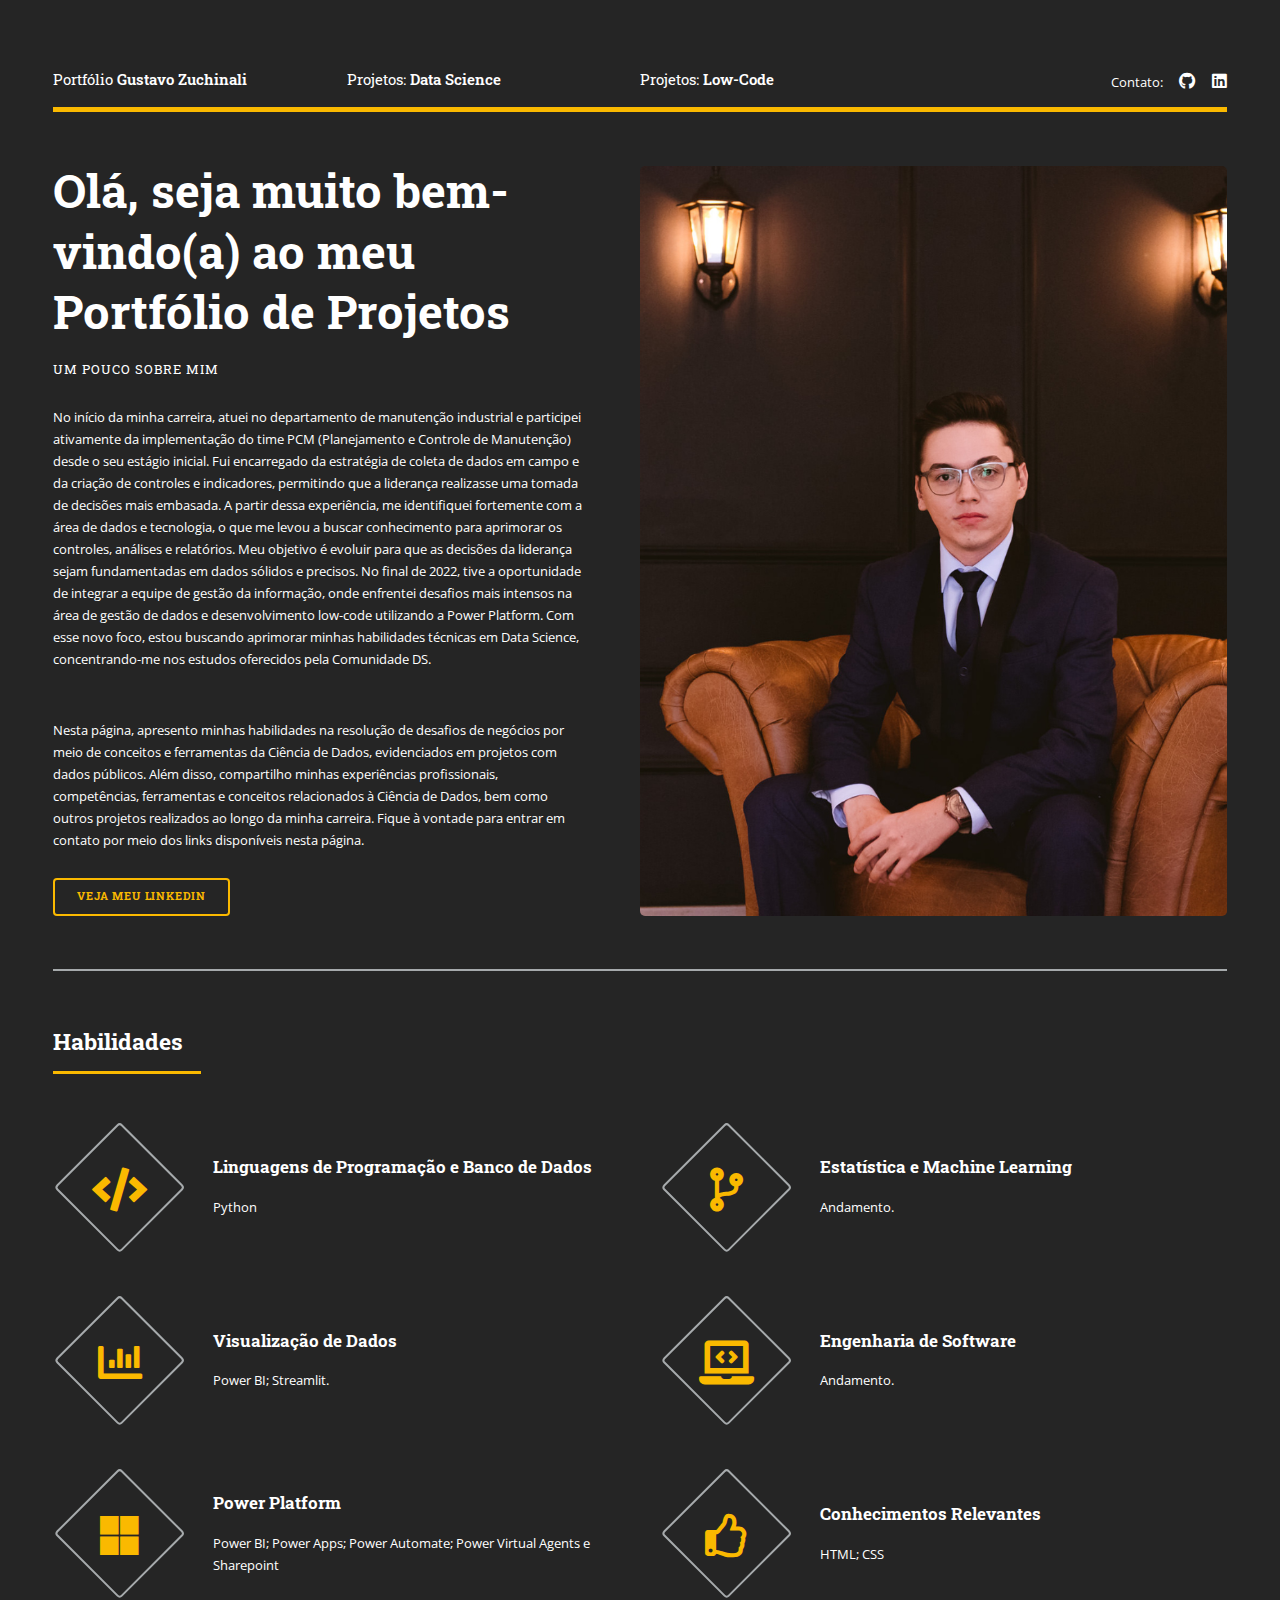
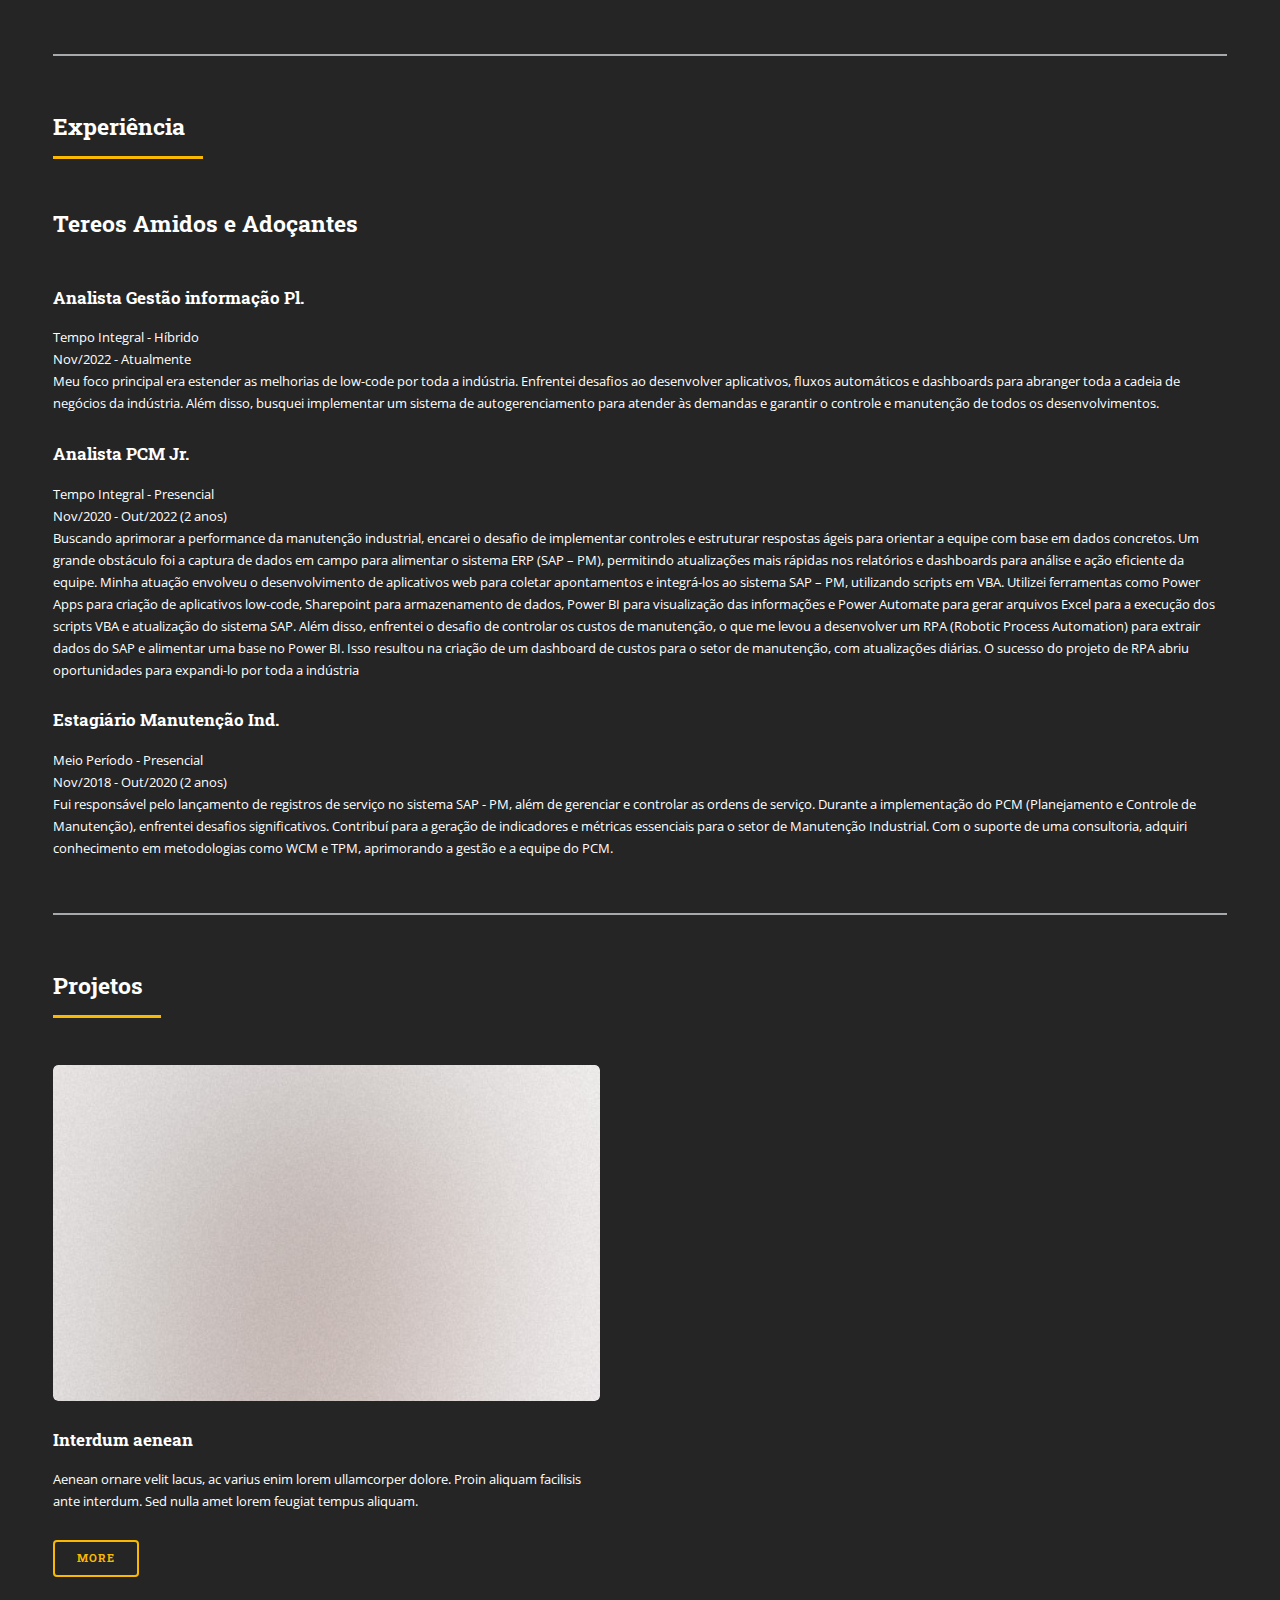
==== commit 72564f14: "atualizacao" ====
--- a/index.html
+++ b/index.html
@@ -81,9 +81,9 @@
                 de integrar a equipe de gestão da informação, onde enfrentei
                 desafios mais intensos na área de gestão de dados e
                 desenvolvimento low-code utilizando a Power Platform. Com esse
-                novo foco, em 2024, estou buscando aprimorar minhas habilidades
-                técnicas em Data Science, concentrando-me nos estudos oferecidos
-                pela Comunidade DS.
+                novo foco, estou buscando aprimorar minhas habilidades técnicas
+                em Data Science, concentrando-me nos estudos oferecidos pela
+                Comunidade DS.
               </p>
               <br />
               <p>
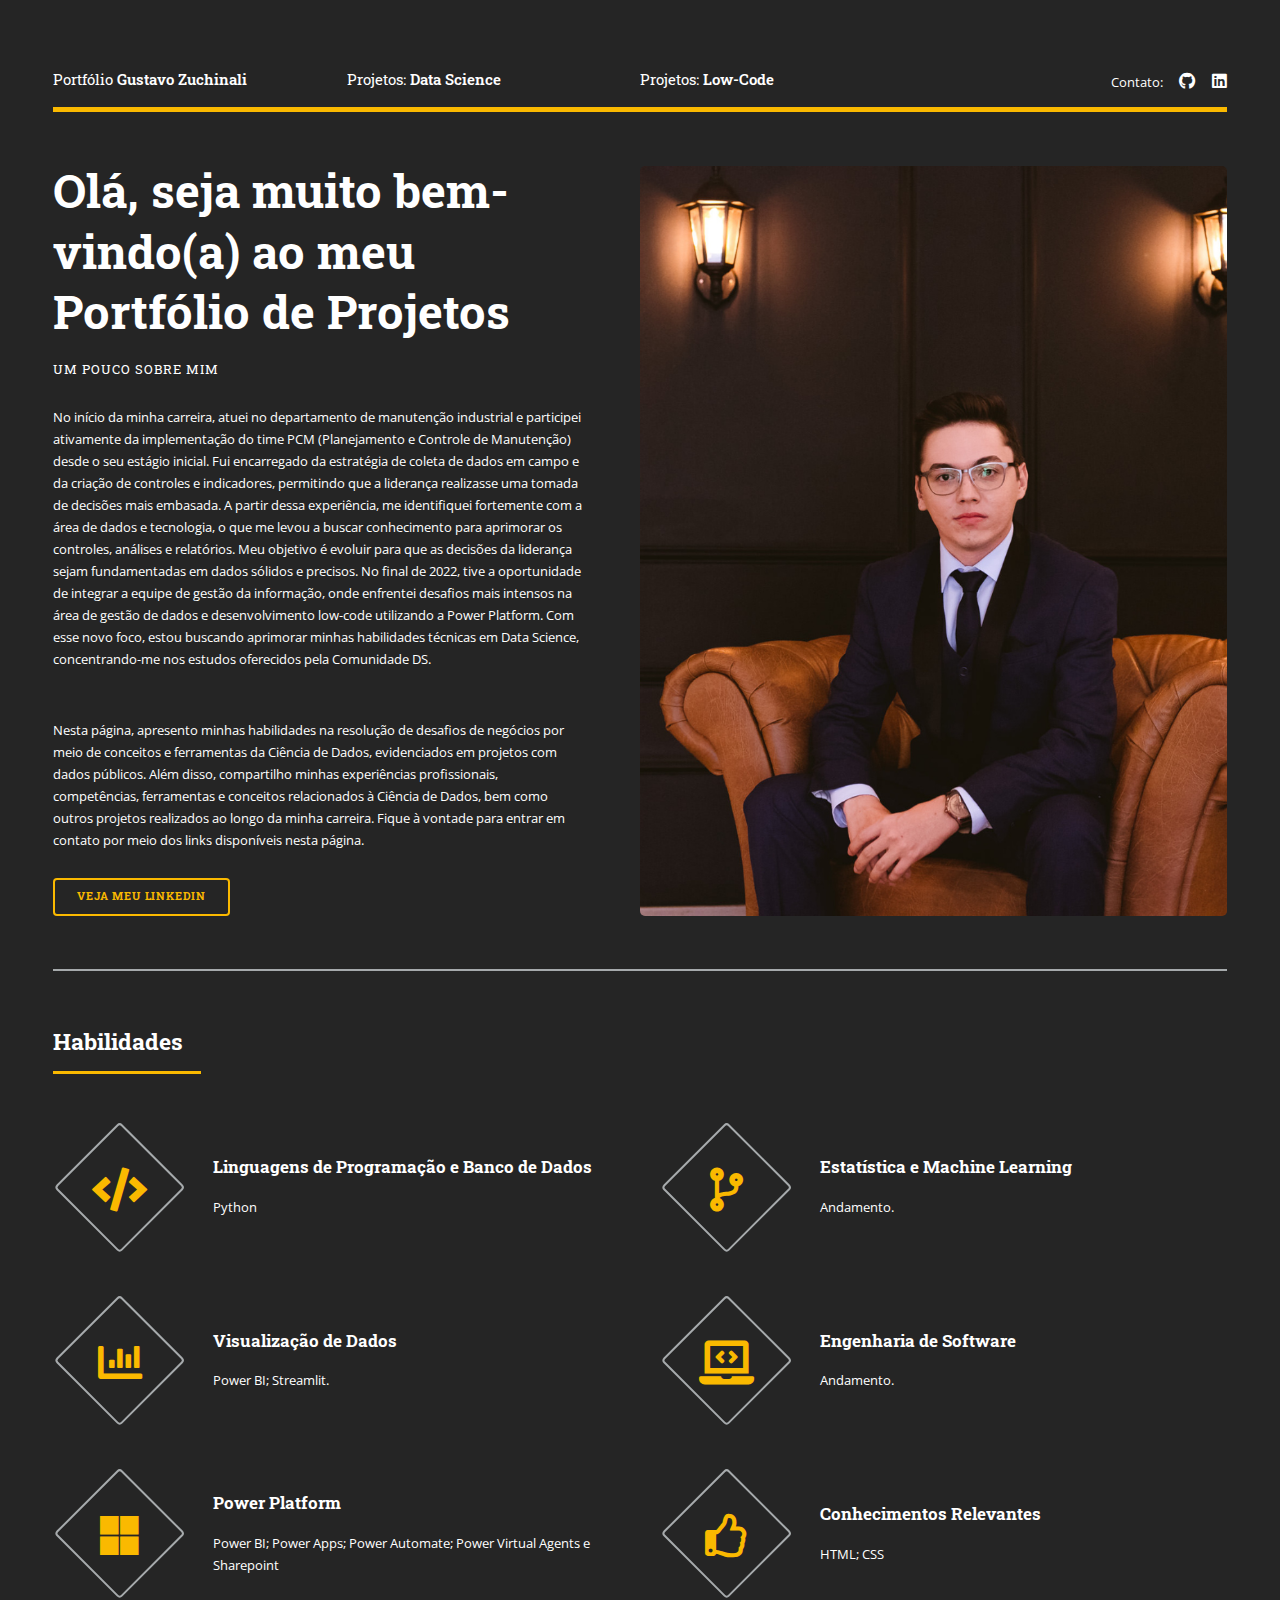
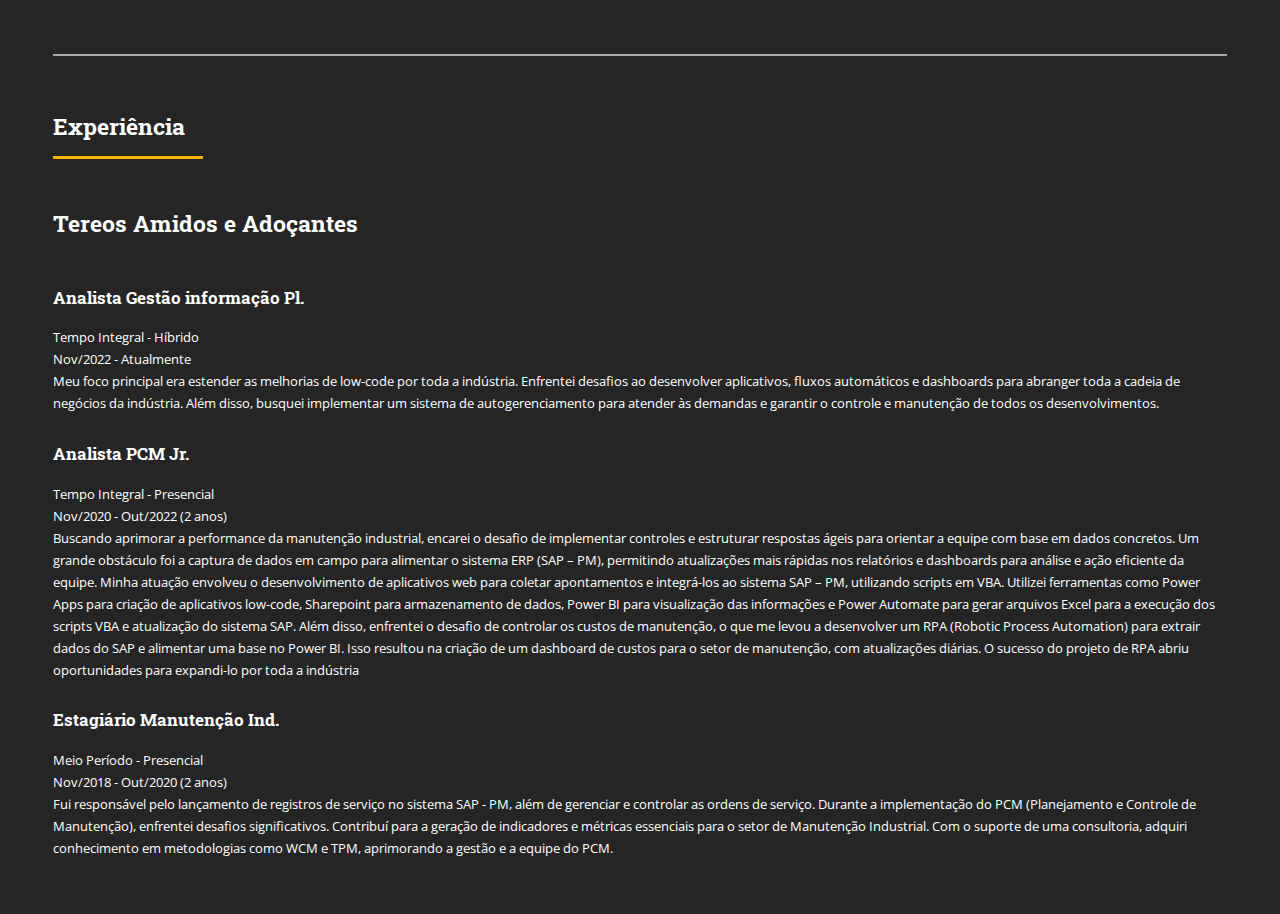
==== commit 73ce1dfa: "correcao_texto" ====
--- a/index.html
+++ b/index.html
@@ -224,6 +224,7 @@
           </section>
 
           <!-- Projetos -->
+          <!--
           <section>
             <header class="major">
               <h2>Projetos</h2>
@@ -243,6 +244,7 @@
                   <li><a href="#" class="button">More</a></li>
                 </ul>
               </article>
+            -->
               <!-- Modelos
 										<article>
 											<a href="#" class="image"><img src="images/pic02.jpg" alt="" /></a>
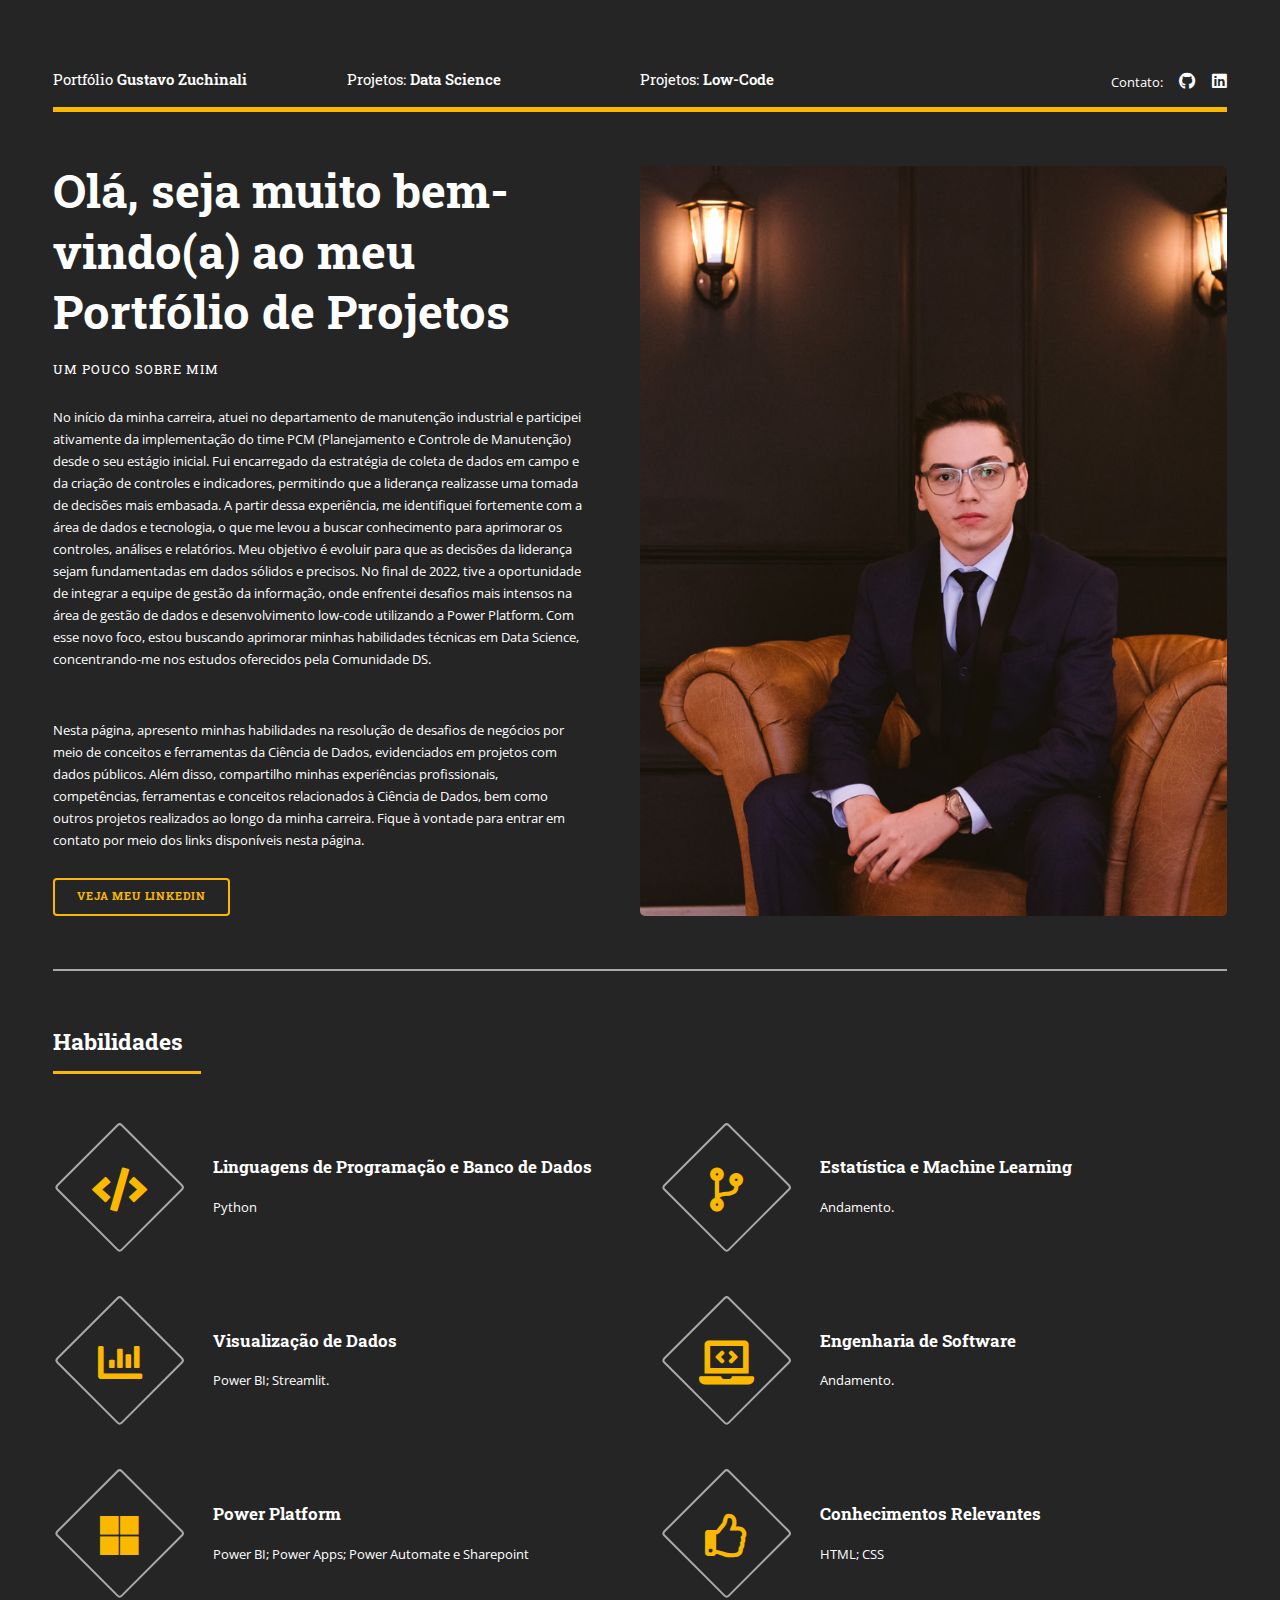
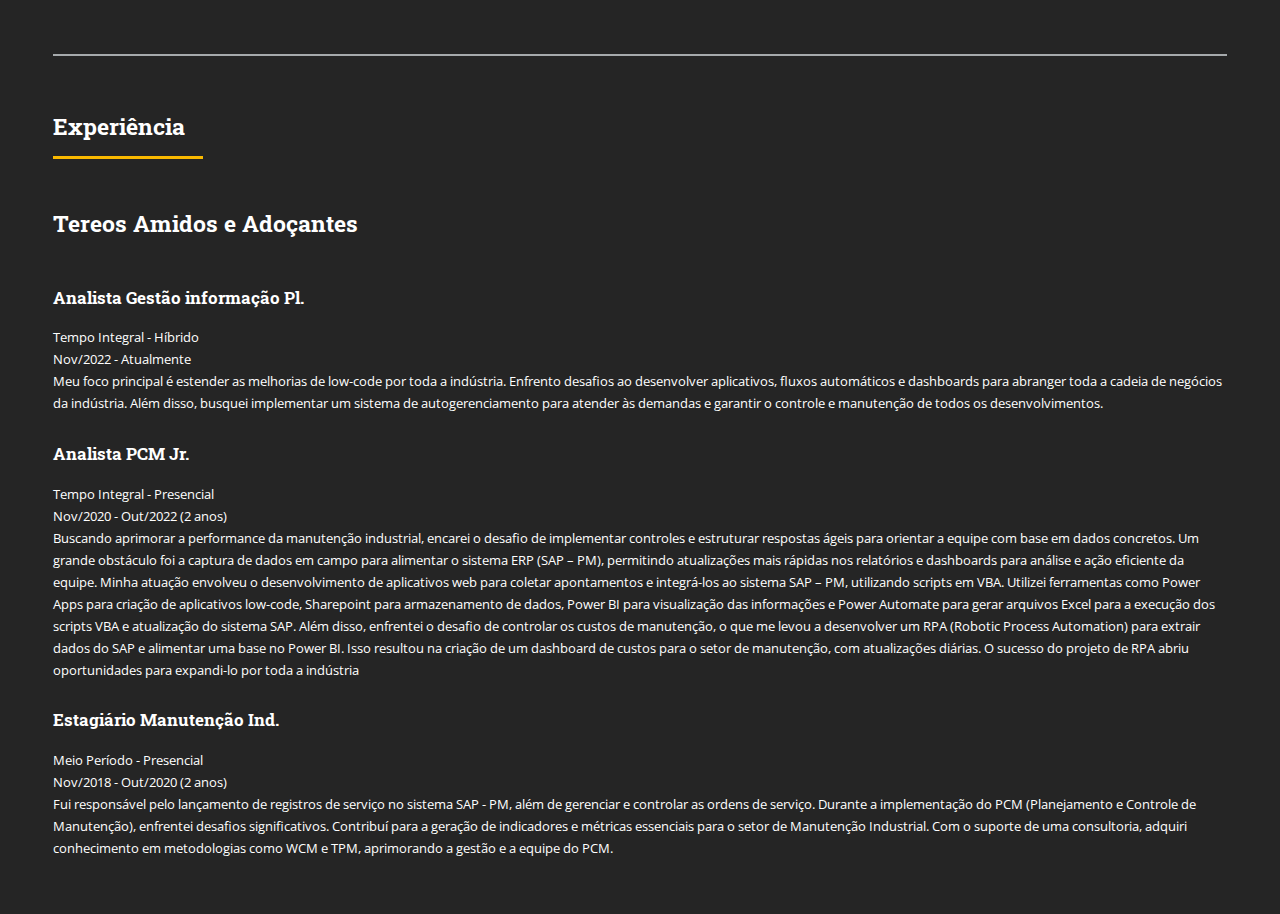
==== commit 8cff2269: "Update index.html" ====
--- a/index.html
+++ b/index.html
@@ -151,7 +151,7 @@
                 <div class="content">
                   <h3>Power Platform</h3>
                   <p>
-                    Power BI; Power Apps; Power Automate; Power Virtual Agents e
+                    Power BI; Power Apps; Power Automate e
                     Sharepoint
                   </p>
                 </div>
@@ -177,8 +177,8 @@
             <p>
               Tempo Integral - Híbrido<br />
               Nov/2022 - Atualmente<br />
-              Meu foco principal era estender as melhorias de low-code por toda
-              a indústria. Enfrentei desafios ao desenvolver aplicativos, fluxos
+              Meu foco principal é estender as melhorias de low-code por toda
+              a indústria. Enfrento desafios ao desenvolver aplicativos, fluxos
               automáticos e dashboards para abranger toda a cadeia de negócios
               da indústria. Além disso, busquei implementar um sistema de
               autogerenciamento para atender às demandas e garantir o controle e
